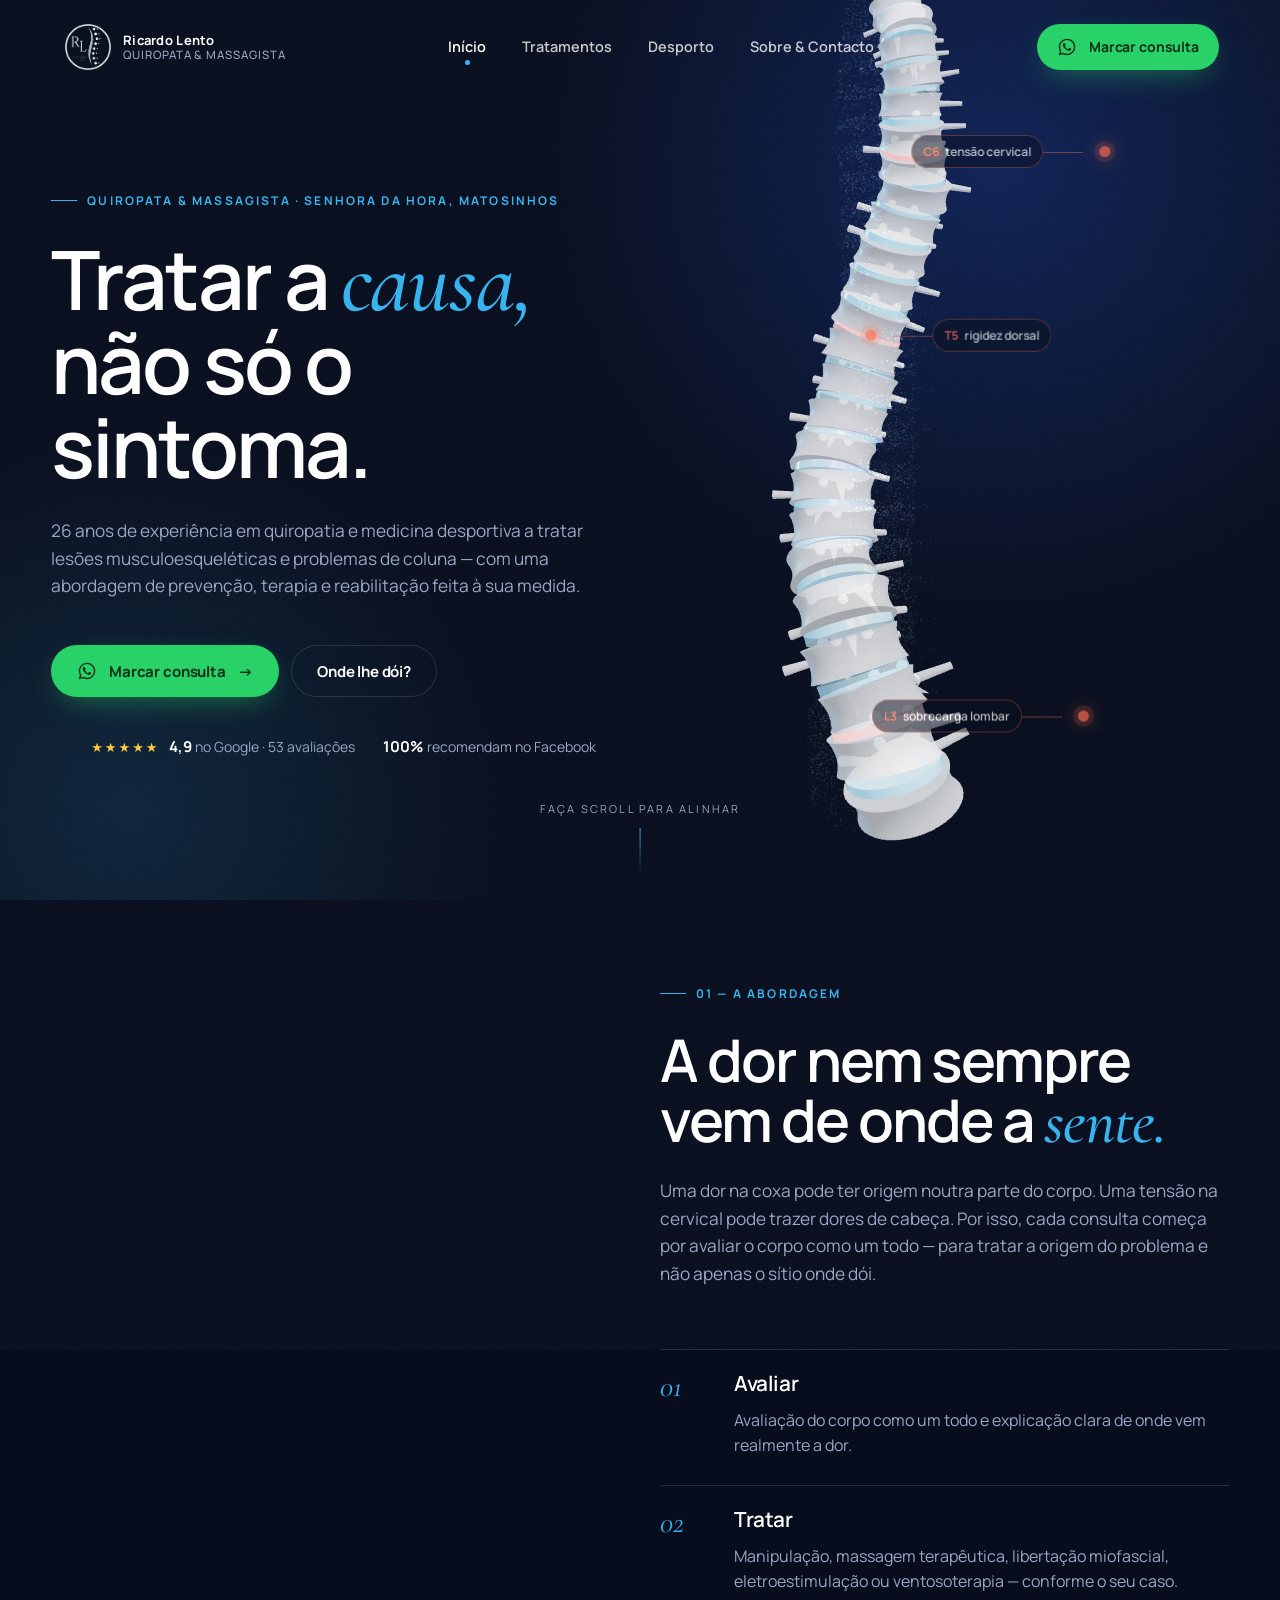
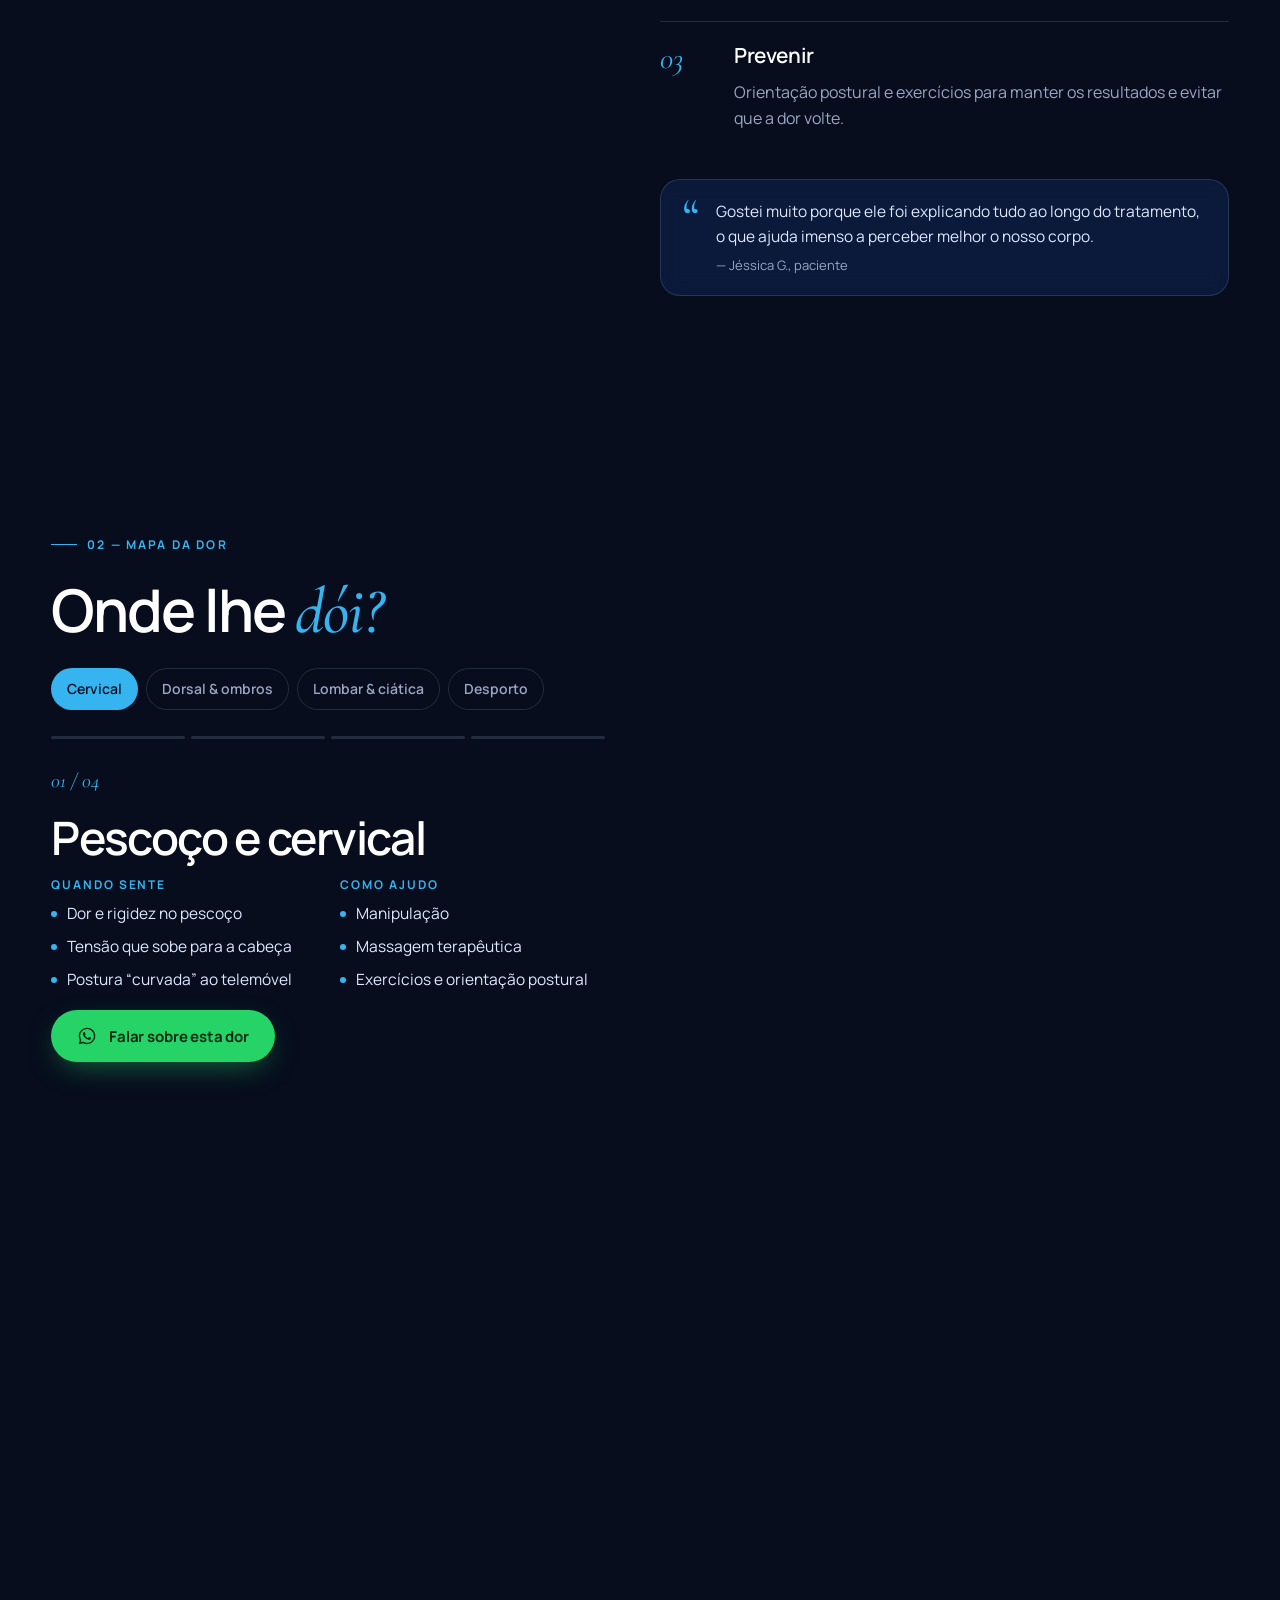
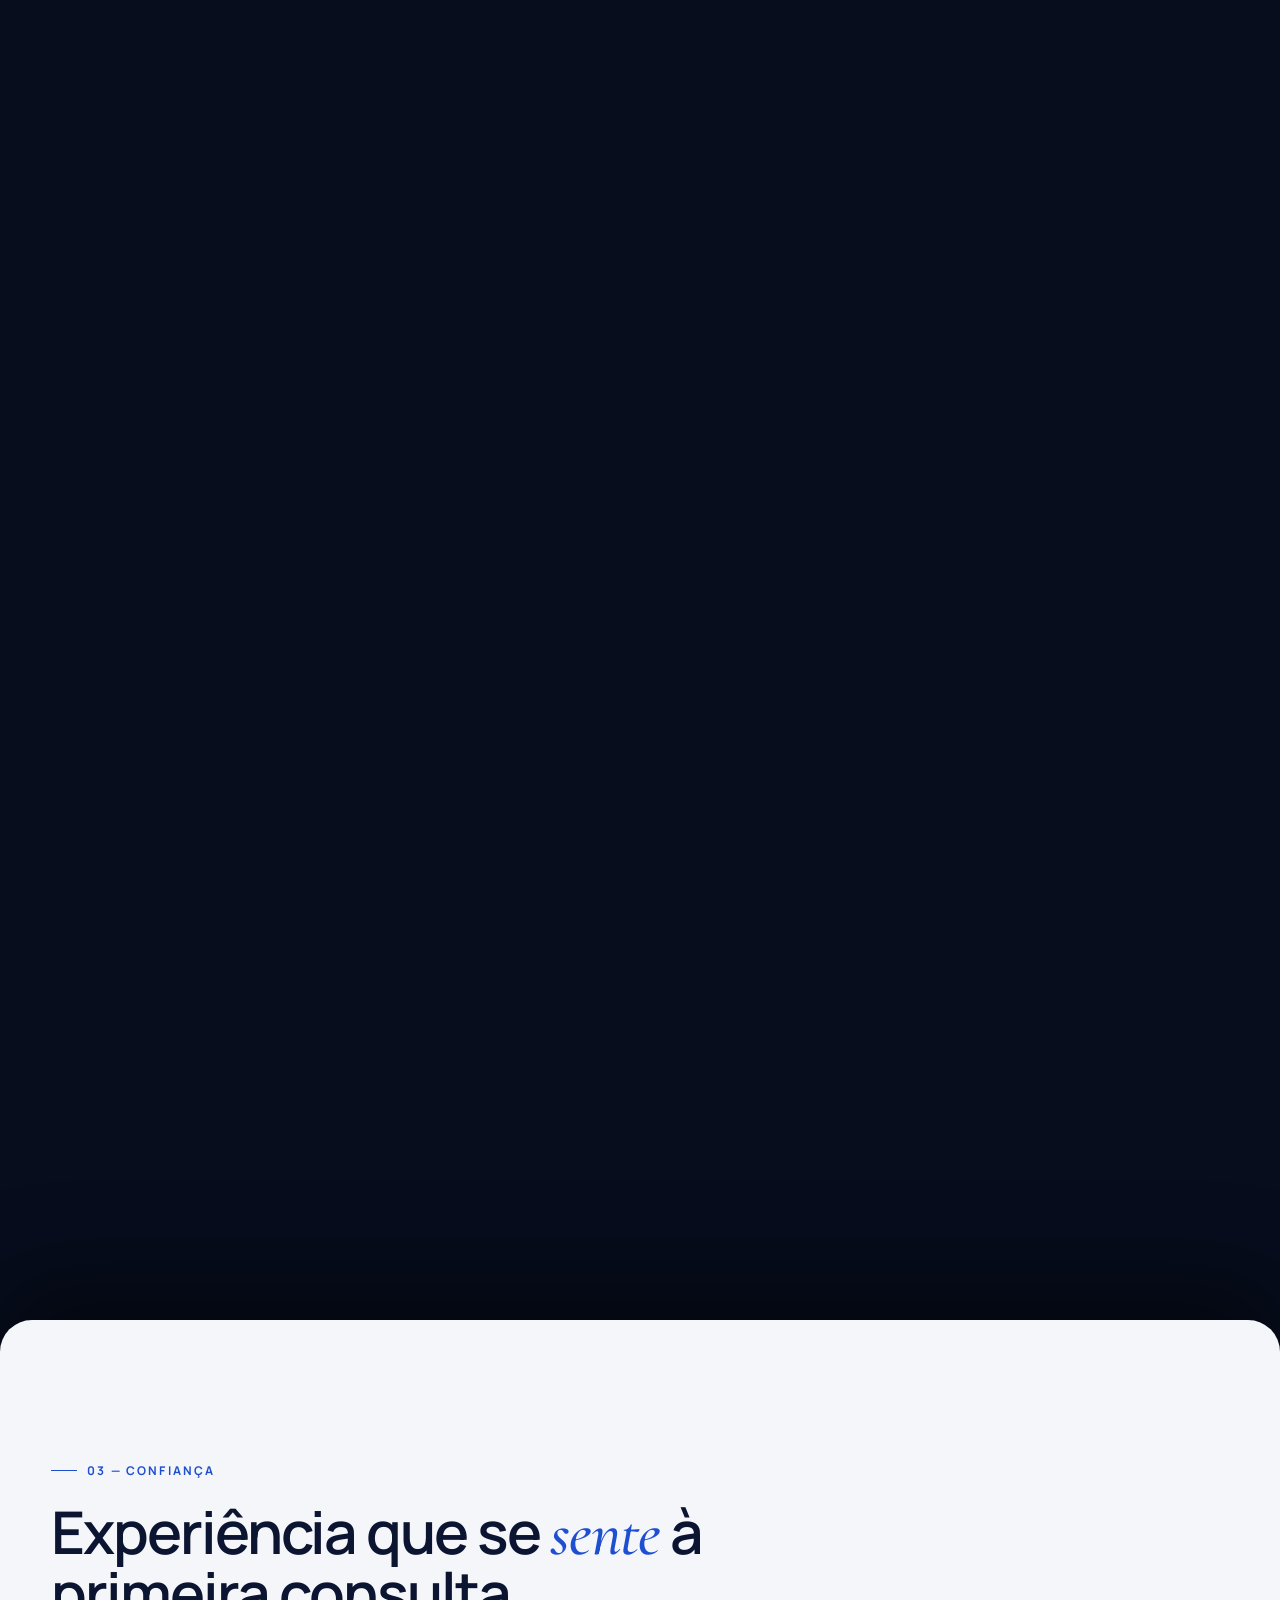
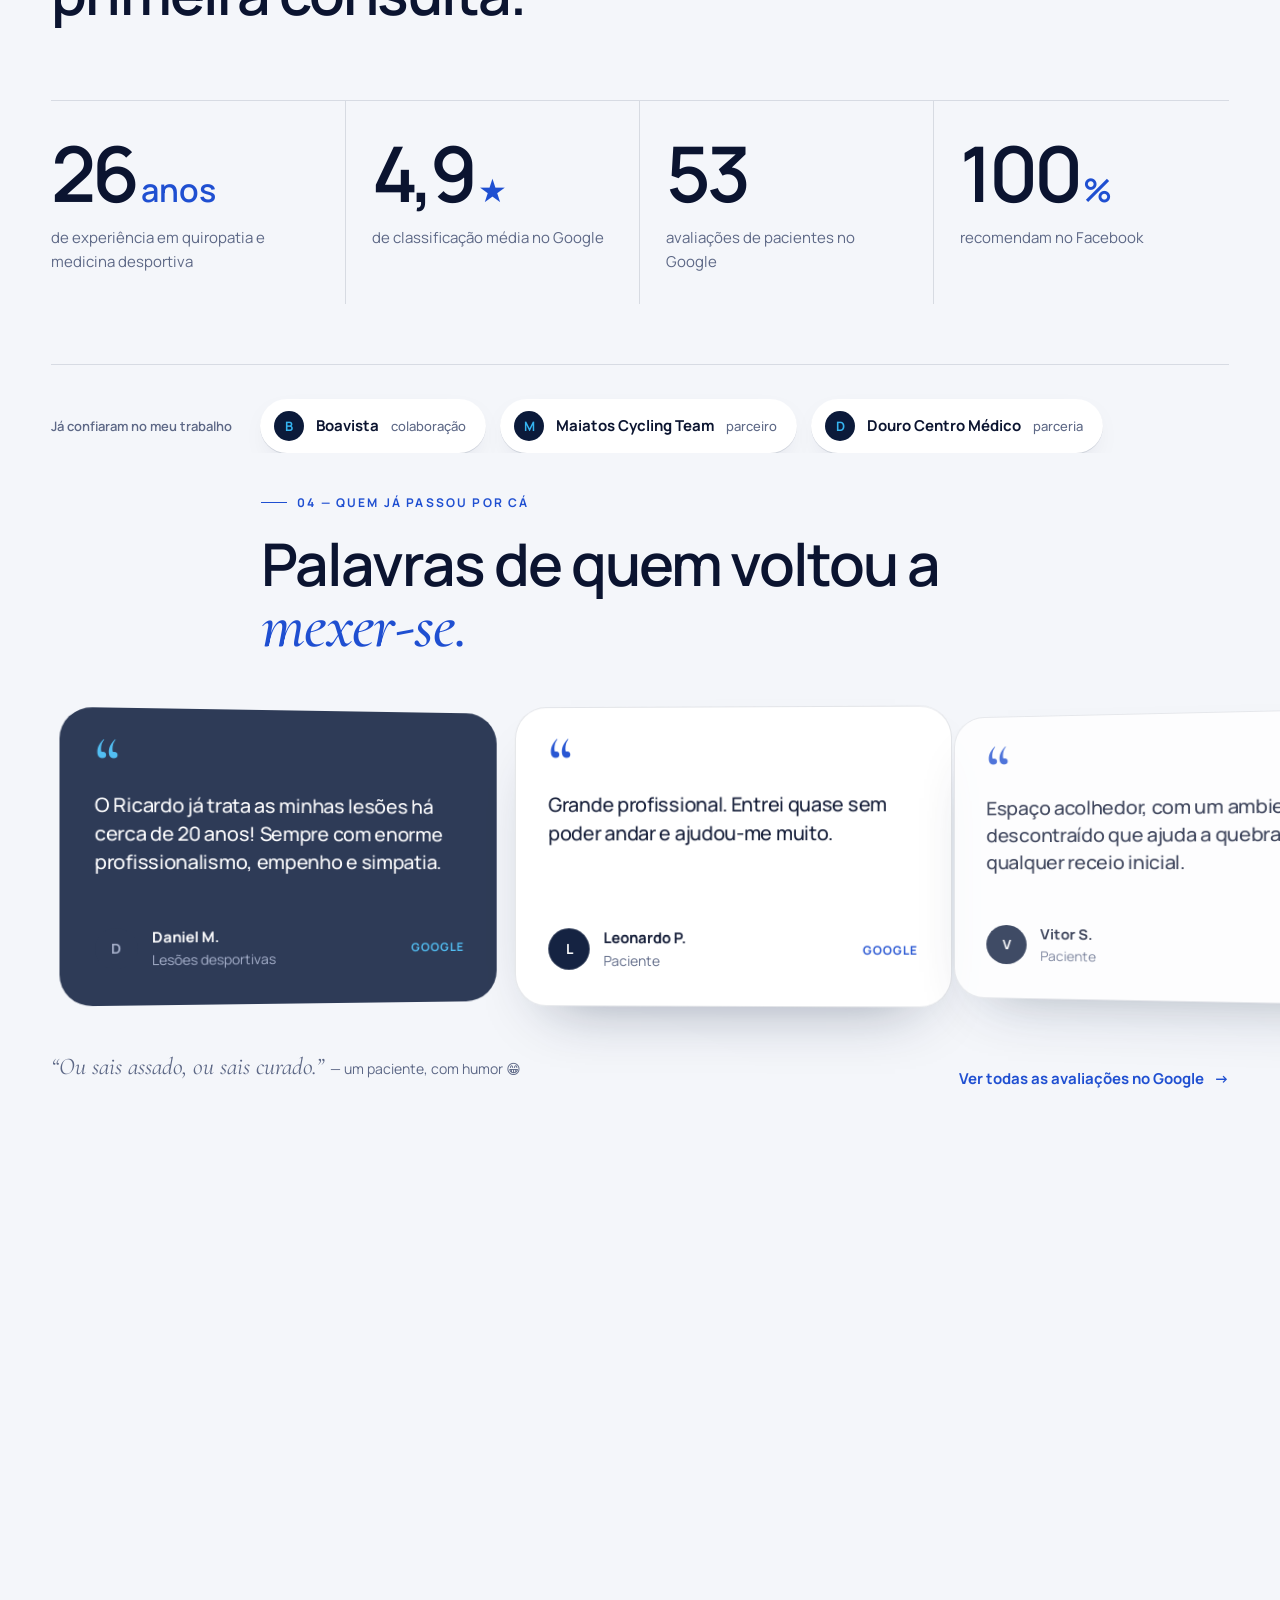
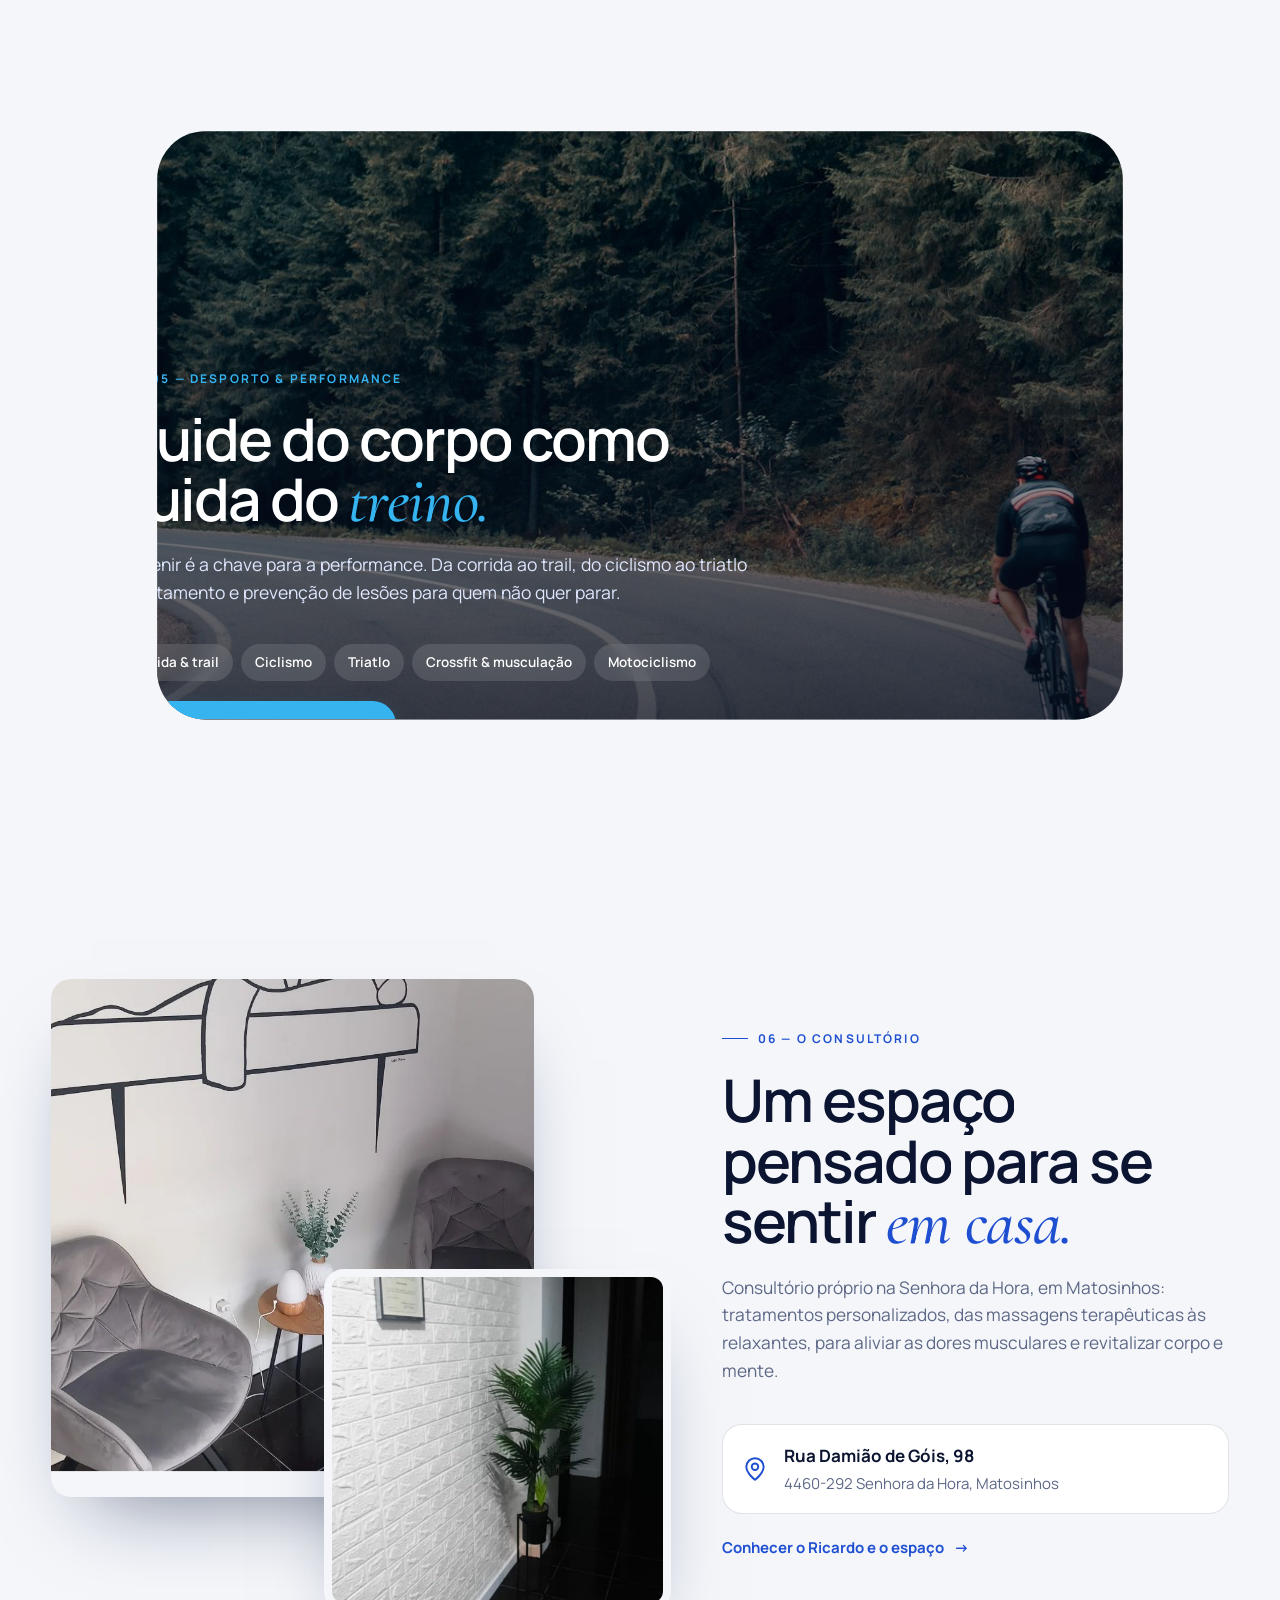
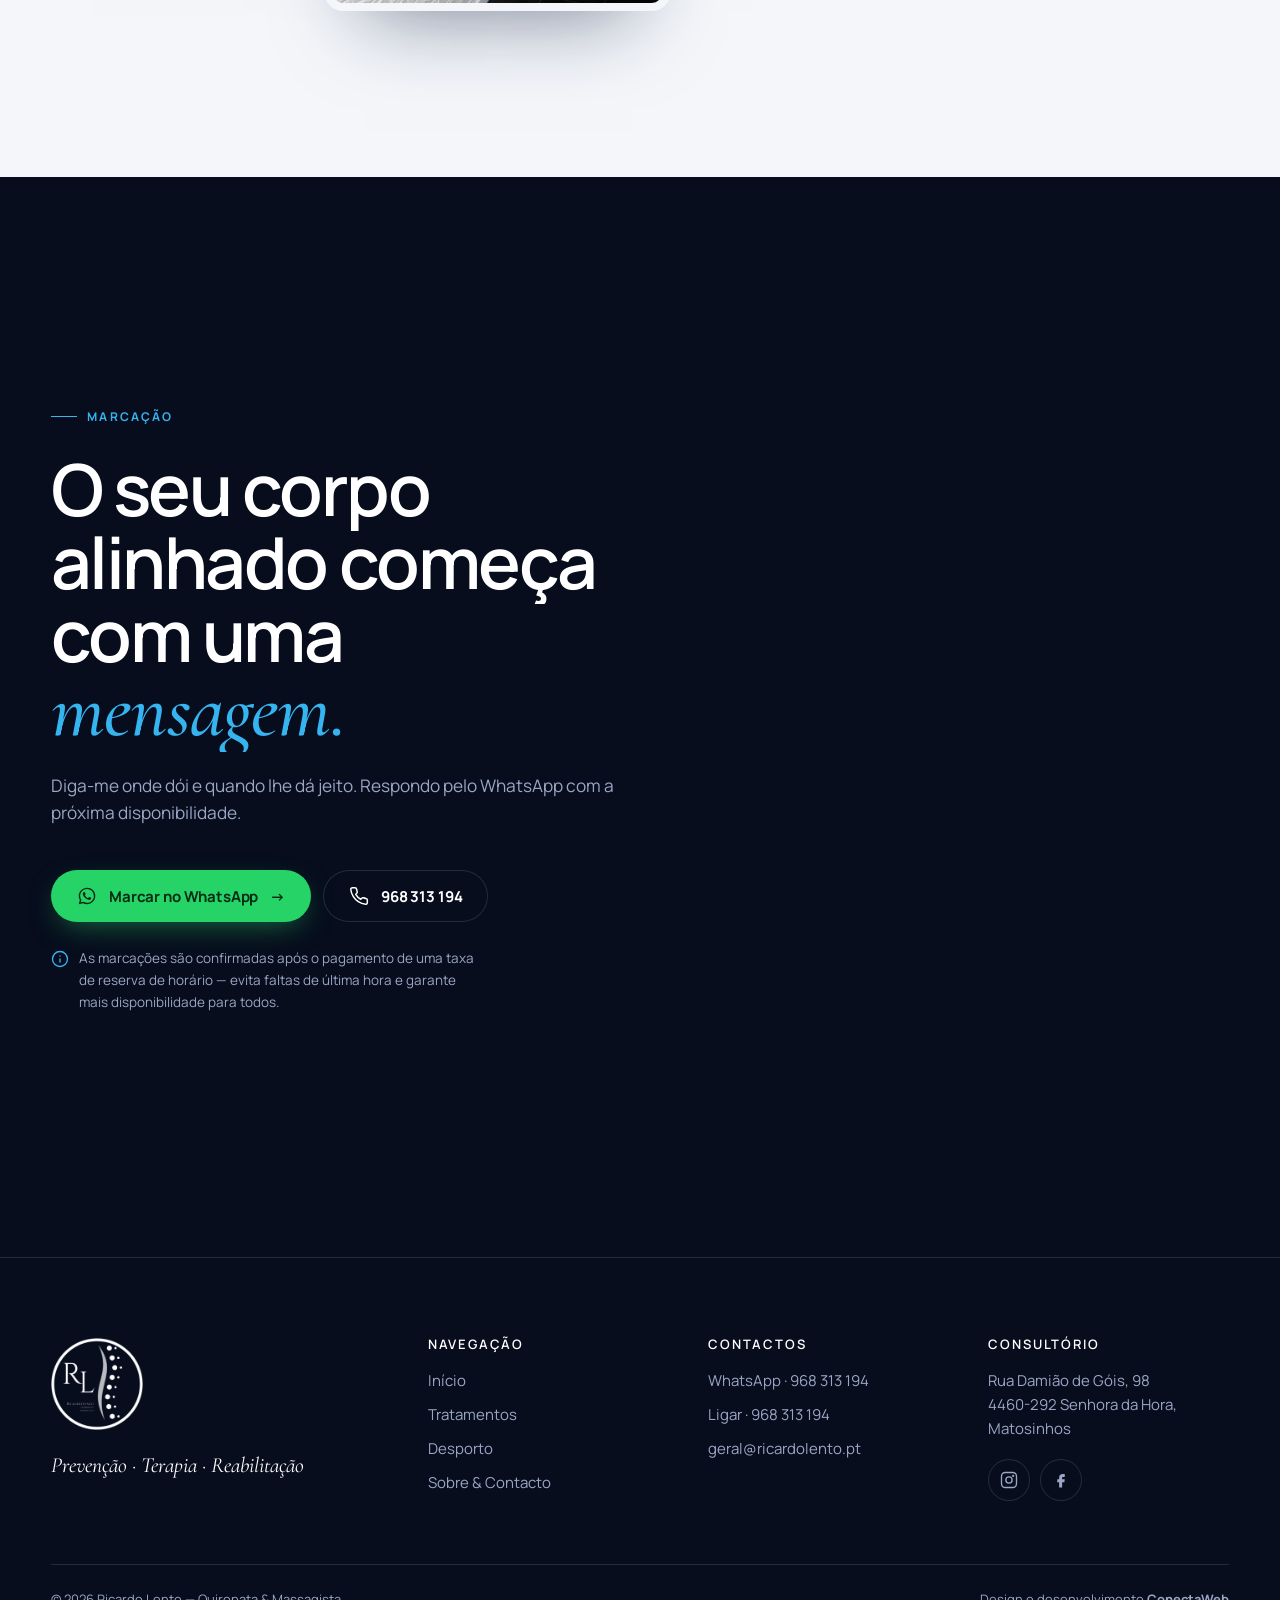
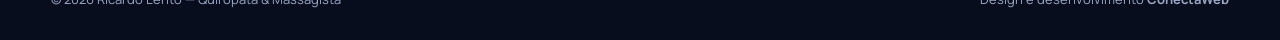
==== site/index.html @ 079b3ffe "Site piloto Ricardo Lento — Quiropata & Massagista 4 páginas estáticas (Início, Tratamentos, Desport" ====
<!doctype html>
<html lang="pt-PT">
<head>
<meta charset="utf-8">
<meta name="viewport" content="width=device-width, initial-scale=1, viewport-fit=cover">
<title>Ricardo Lento · Quiropata & Massagista em Matosinhos (Senhora da Hora)</title>
<meta name="description" content="26 anos de experiência em quiropatia e medicina desportiva. Tratamento de dores de coluna e lesões musculoesqueléticas na Senhora da Hora, Matosinhos. 4,9★ no Google. Marque pelo WhatsApp.">
<link rel="canonical" href="https://ricardolento.pt/">
<meta name="theme-color" content="#070d1d">
<meta property="og:type" content="website">
<meta property="og:locale" content="pt_PT">
<meta property="og:title" content="Ricardo Lento · Quiropata & Massagista em Matosinhos (Senhora da Hora)">
<meta property="og:description" content="26 anos de experiência em quiropatia e medicina desportiva. Tratamento de dores de coluna e lesões musculoesqueléticas na Senhora da Hora, Matosinhos. 4,9★ no Google. Marque pelo WhatsApp.">
<meta property="og:url" content="https://ricardolento.pt/">
<meta property="og:image" content="https://ricardolento.pt/assets/brand/og-image.jpg">
<link rel="icon" type="image/png" href="assets/brand/favicon.png">
<link rel="apple-touch-icon" href="assets/brand/apple-touch-icon.png">
<link rel="preconnect" href="https://fonts.googleapis.com">
<link rel="preconnect" href="https://fonts.gstatic.com" crossorigin>
<link href="https://fonts.googleapis.com/css2?family=Cormorant+Garamond:ital,wght@1,500;1,600&family=Manrope:wght@400;500;600;700;800&display=swap" rel="stylesheet">
<link rel="stylesheet" href="assets/css/style.css">
<script type="importmap">{"imports":{"three":"./vendor/three/three.module.min.js","three/addons/":"./vendor/three/addons/"}}</script>
<script type="application/ld+json">{"@context": "https://schema.org", "@type": ["LocalBusiness", "HealthAndBeautyBusiness"], "name": "Ricardo Lento — Quiropata & Massagista", "image": "https://ricardolento.pt/assets/brand/logo-rl-original.png", "telephone": "+351968313194", "email": "geral@ricardolento.pt", "url": "https://ricardolento.pt", "address": {"@type": "PostalAddress", "streetAddress": "Rua Damião de Góis, 98", "postalCode": "4460-292", "addressLocality": "Matosinhos", "addressRegion": "Porto", "addressCountry": "PT"}, "geo": {"@type": "GeoCoordinates", "latitude": 41.1887831, "longitude": -8.6662164}, "sameAs": ["https://www.instagram.com/ricardolentoqm/", "https://www.facebook.com/rl.quiropata/"], "hasMap": "https://maps.google.com/?cid=17417412413387027526"}</script>
</head>
<body class="grain page-inicio">
<div class="page-veil" aria-hidden="true"><div class="veil-spine"><i style="--i:0"></i><i style="--i:1"></i><i style="--i:2"></i><i style="--i:3"></i><i style="--i:4"></i><i style="--i:5"></i><i style="--i:6"></i><i style="--i:7"></i></div></div>
<header class="site-header">
  <div class="wrap">
    <nav class="nav" aria-label="Principal">
      <a class="brand" href="index.html" aria-label="Ricardo Lento — página inicial">
        <img src="assets/brand/logo-rl-light.png" alt="" width="46" height="46">
        <span>Ricardo Lento<small>Quiropata &amp; Massagista</small></span>
      </a>
      <ul class="nav-links">
<li><a href="index.html" aria-current="page">Início</a></li>
<li><a href="tratamentos.html">Tratamentos</a></li>
<li><a href="desporto.html">Desporto</a></li>
<li><a href="sobre.html">Sobre &amp; Contacto</a></li>
      </ul>
      <a class="btn btn--wa" href="https://wa.me/351968313194?text=Ol%C3%A1%20Ricardo%21%20Gostaria%20de%20marcar%20uma%20consulta.%20Qual%20a%20pr%C3%B3xima%20disponibilidade%3F" target="_blank" rel="noopener"><svg viewBox="0 0 24 24" fill="currentColor" aria-hidden="true"><path d="M12.04 2C6.58 2 2.13 6.45 2.13 11.91c0 1.75.46 3.45 1.32 4.95L2.05 22l5.25-1.38a9.9 9.9 0 0 0 4.74 1.21h.01c5.46 0 9.91-4.45 9.91-9.91 0-2.65-1.03-5.14-2.9-7.01A9.84 9.84 0 0 0 12.04 2Zm0 18.15h-.01a8.2 8.2 0 0 1-4.19-1.15l-.3-.18-3.11.82.83-3.04-.2-.31a8.2 8.2 0 0 1-1.26-4.38c0-4.54 3.7-8.23 8.24-8.23 2.2 0 4.27.86 5.82 2.42a8.17 8.17 0 0 1 2.41 5.82c0 4.54-3.7 8.23-8.23 8.23Zm4.52-6.16c-.25-.12-1.47-.72-1.69-.81-.23-.08-.39-.12-.56.13-.16.25-.64.81-.79.97-.14.17-.29.19-.54.06-.25-.12-1.05-.39-1.99-1.23-.74-.66-1.23-1.47-1.38-1.72-.14-.25-.02-.38.11-.51.11-.11.25-.29.37-.43.13-.15.17-.25.25-.42.08-.17.04-.31-.02-.43-.06-.13-.56-1.35-.77-1.85-.2-.48-.41-.42-.56-.43h-.48c-.17 0-.43.06-.66.31-.22.25-.86.85-.86 2.07 0 1.22.89 2.4 1.01 2.56.12.17 1.75 2.67 4.23 3.74.59.26 1.05.41 1.41.52.59.19 1.13.16 1.56.1.48-.07 1.47-.6 1.67-1.18.21-.58.21-1.07.14-1.18-.06-.1-.22-.16-.47-.29Z"/></svg> Marcar consulta</a>
      <button class="burger" type="button" aria-label="Abrir menu" aria-expanded="false"><span></span><span></span></button>
    </nav>
  </div>
</header>
<div class="mobile-menu" aria-label="Menu">
<a class="big" href="index.html">Início</a>
<a class="big" href="tratamentos.html">Tratamentos</a>
<a class="big" href="desporto.html">Desporto</a>
<a class="big" href="sobre.html">Sobre &amp; <em>Contacto</em></a>
  <a class="btn btn--wa" href="https://wa.me/351968313194?text=Ol%C3%A1%20Ricardo%21%20Gostaria%20de%20marcar%20uma%20consulta.%20Qual%20a%20pr%C3%B3xima%20disponibilidade%3F" target="_blank" rel="noopener"><svg viewBox="0 0 24 24" fill="currentColor" aria-hidden="true"><path d="M12.04 2C6.58 2 2.13 6.45 2.13 11.91c0 1.75.46 3.45 1.32 4.95L2.05 22l5.25-1.38a9.9 9.9 0 0 0 4.74 1.21h.01c5.46 0 9.91-4.45 9.91-9.91 0-2.65-1.03-5.14-2.9-7.01A9.84 9.84 0 0 0 12.04 2Zm0 18.15h-.01a8.2 8.2 0 0 1-4.19-1.15l-.3-.18-3.11.82.83-3.04-.2-.31a8.2 8.2 0 0 1-1.26-4.38c0-4.54 3.7-8.23 8.24-8.23 2.2 0 4.27.86 5.82 2.42a8.17 8.17 0 0 1 2.41 5.82c0 4.54-3.7 8.23-8.23 8.23Zm4.52-6.16c-.25-.12-1.47-.72-1.69-.81-.23-.08-.39-.12-.56.13-.16.25-.64.81-.79.97-.14.17-.29.19-.54.06-.25-.12-1.05-.39-1.99-1.23-.74-.66-1.23-1.47-1.38-1.72-.14-.25-.02-.38.11-.51.11-.11.25-.29.37-.43.13-.15.17-.25.25-.42.08-.17.04-.31-.02-.43-.06-.13-.56-1.35-.77-1.85-.2-.48-.41-.42-.56-.43h-.48c-.17 0-.43.06-.66.31-.22.25-.86.85-.86 2.07 0 1.22.89 2.4 1.01 2.56.12.17 1.75 2.67 4.23 3.74.59.26 1.05.41 1.41.52.59.19 1.13.16 1.56.1.48-.07 1.47-.6 1.67-1.18.21-.58.21-1.07.14-1.18-.06-.1-.22-.16-.47-.29Z"/></svg> Marcar no WhatsApp</a>
  <div class="mm-foot">Rua Damião de Góis, 98 · Senhora da Hora, Matosinhos<br><a href="tel:+351968313194">968 313 194</a></div>
</div>
<div class="bg-glow" aria-hidden="true"></div>
<canvas class="stage-canvas" data-stage="home" aria-hidden="true"></canvas>
<div class="hud-layer" aria-hidden="true">
  <div class="hud left" data-hud="5"><span><b>C6</b>tensão cervical</span></div>
  <div class="hud" data-hud="11"><span><b>T5</b>rigidez dorsal</span></div>
  <div class="hud left" data-hud="21"><span><b>L3</b>sobrecarga lombar</span></div>
</div>

<main>
  <!-- 1. HERO: coluna desalinhada, com pontos de tensão -->
  <section class="hero" data-3d="hero" id="topo">
    <div class="wrap hero-grid">
      <div class="hero-copy">
        <span class="eyebrow" data-reveal="0">Quiropata &amp; Massagista · Senhora da Hora, Matosinhos</span>
        <h1 data-split>Tratar a <em>causa,</em> não só o sintoma.</h1>
        <p class="lead" data-reveal="1">26 anos de experiência em quiropatia e medicina desportiva a tratar lesões musculoesqueléticas e problemas de coluna — com uma abordagem de prevenção, terapia e reabilitação feita à sua medida.</p>
        <div class="hero-ctas" data-reveal="2">
          <a class="btn btn--wa" href="https://wa.me/351968313194?text=Ol%C3%A1%20Ricardo%21%20Gostaria%20de%20marcar%20uma%20consulta.%20Qual%20a%20pr%C3%B3xima%20disponibilidade%3F" target="_blank" rel="noopener"><svg viewBox="0 0 24 24" fill="currentColor" aria-hidden="true"><path d="M12.04 2C6.58 2 2.13 6.45 2.13 11.91c0 1.75.46 3.45 1.32 4.95L2.05 22l5.25-1.38a9.9 9.9 0 0 0 4.74 1.21h.01c5.46 0 9.91-4.45 9.91-9.91 0-2.65-1.03-5.14-2.9-7.01A9.84 9.84 0 0 0 12.04 2Zm0 18.15h-.01a8.2 8.2 0 0 1-4.19-1.15l-.3-.18-3.11.82.83-3.04-.2-.31a8.2 8.2 0 0 1-1.26-4.38c0-4.54 3.7-8.23 8.24-8.23 2.2 0 4.27.86 5.82 2.42a8.17 8.17 0 0 1 2.41 5.82c0 4.54-3.7 8.23-8.23 8.23Zm4.52-6.16c-.25-.12-1.47-.72-1.69-.81-.23-.08-.39-.12-.56.13-.16.25-.64.81-.79.97-.14.17-.29.19-.54.06-.25-.12-1.05-.39-1.99-1.23-.74-.66-1.23-1.47-1.38-1.72-.14-.25-.02-.38.11-.51.11-.11.25-.29.37-.43.13-.15.17-.25.25-.42.08-.17.04-.31-.02-.43-.06-.13-.56-1.35-.77-1.85-.2-.48-.41-.42-.56-.43h-.48c-.17 0-.43.06-.66.31-.22.25-.86.85-.86 2.07 0 1.22.89 2.4 1.01 2.56.12.17 1.75 2.67 4.23 3.74.59.26 1.05.41 1.41.52.59.19 1.13.16 1.56.1.48-.07 1.47-.6 1.67-1.18.21-.58.21-1.07.14-1.18-.06-.1-.22-.16-.47-.29Z"/></svg> Marcar consulta <span class="arrow">→</span></a>
          <a class="btn btn--ghost" href="#mapa">Onde lhe dói?</a>
        </div>
        <ul class="trust" data-reveal="3">
          <li><span class="stars" aria-hidden="true">★★★★★</span><span><strong>4,9</strong> no Google · 53 avaliações</span></li>
          <li><span><strong>100%</strong> recomendam no Facebook</span></li>
        </ul>
      </div>
    </div>
    <div class="scroll-cue" aria-hidden="true"><span>Faça scroll para alinhar</span><i></i></div>
  </section>

  <!-- 2. ABORDAGEM: a coluna alinha-se -->
  <section class="align-sec" data-3d="align" id="abordagem">
    <div class="wrap align-grid">
      <div class="align-copy">
        <span class="eyebrow">01 — A abordagem</span>
        <h2 data-split>A dor nem sempre vem de onde a <em>sente.</em></h2>
        <p class="lead" data-reveal>Uma dor na coxa pode ter origem noutra parte do corpo. Uma tensão na cervical pode trazer dores de cabeça. Por isso, cada consulta começa por avaliar o corpo como um todo — para tratar a origem do problema e não apenas o sítio onde dói.</p>
        <ol class="steps">
          <li><h3>Avaliar</h3><p>Avaliação do corpo como um todo e explicação clara de onde vem realmente a dor.</p></li>
          <li><h3>Tratar</h3><p>Manipulação, massagem terapêutica, libertação miofascial, eletroestimulação ou ventosoterapia — conforme o seu caso.</p></li>
          <li><h3>Prevenir</h3><p>Orientação postural e exercícios para manter os resultados e evitar que a dor volte.</p></li>
        </ol>
        <div class="quote-chip" data-reveal>
          <span class="q" aria-hidden="true">“</span>
          <div>Gostei muito porque ele foi explicando tudo ao longo do tratamento, o que ajuda imenso a perceber melhor o nosso corpo.<cite>— Jéssica G., paciente</cite></div>
        </div>
      </div>
    </div>
  </section>

  <!-- 3. MAPA DA DOR: a câmara percorre a coluna -->
  <section class="map-sec" id="mapa" aria-label="Mapa da dor">
    <div class="map-steps" aria-hidden="true">
      <div data-3d="map-cervical"></div>
      <div data-3d="map-dorsal"></div>
      <div data-3d="map-lombar"></div>
      <div data-3d="map-desporto"></div>
    </div>
    <div class="map-sticky">
      <div class="wrap map-grid">
        <div class="map-ui">
          <span class="eyebrow">02 — Mapa da dor</span>
          <h2>Onde lhe <em>dói?</em></h2>
          <div class="map-tabs" role="tablist" aria-label="Zonas do corpo">
            <button role="tab" type="button">Cervical</button>
            <button role="tab" type="button">Dorsal &amp; ombros</button>
            <button role="tab" type="button">Lombar &amp; ciática</button>
            <button role="tab" type="button">Desporto</button>
          </div>
          <div class="map-progress" aria-hidden="true"><i><b></b></i><i><b></b></i><i><b></b></i><i><b></b></i></div>
          <div class="map-panels">
            <article class="map-panel" role="tabpanel">
              <span class="count">01 / 04</span>
              <h3>Pescoço e cervical</h3>
              <div class="map-cols">
                <div><h4>Quando sente</h4><ul><li>Dor e rigidez no pescoço</li><li>Tensão que sobe para a cabeça</li><li>Postura “curvada” ao telemóvel</li></ul></div>
                <div><h4>Como ajudo</h4><ul><li>Manipulação</li><li>Massagem terapêutica</li><li>Exercícios e orientação postural</li></ul></div>
              </div>
              <div><a class="btn btn--wa" href="https://wa.me/351968313194?text=Ol%C3%A1%20Ricardo%21%20Tenho%20dores%20na%20zona%20cervical%20/%20pesco%C3%A7o%20e%20gostaria%20de%20marcar%20uma%20avalia%C3%A7%C3%A3o." target="_blank" rel="noopener"><svg viewBox="0 0 24 24" fill="currentColor" aria-hidden="true"><path d="M12.04 2C6.58 2 2.13 6.45 2.13 11.91c0 1.75.46 3.45 1.32 4.95L2.05 22l5.25-1.38a9.9 9.9 0 0 0 4.74 1.21h.01c5.46 0 9.91-4.45 9.91-9.91 0-2.65-1.03-5.14-2.9-7.01A9.84 9.84 0 0 0 12.04 2Zm0 18.15h-.01a8.2 8.2 0 0 1-4.19-1.15l-.3-.18-3.11.82.83-3.04-.2-.31a8.2 8.2 0 0 1-1.26-4.38c0-4.54 3.7-8.23 8.24-8.23 2.2 0 4.27.86 5.82 2.42a8.17 8.17 0 0 1 2.41 5.82c0 4.54-3.7 8.23-8.23 8.23Zm4.52-6.16c-.25-.12-1.47-.72-1.69-.81-.23-.08-.39-.12-.56.13-.16.25-.64.81-.79.97-.14.17-.29.19-.54.06-.25-.12-1.05-.39-1.99-1.23-.74-.66-1.23-1.47-1.38-1.72-.14-.25-.02-.38.11-.51.11-.11.25-.29.37-.43.13-.15.17-.25.25-.42.08-.17.04-.31-.02-.43-.06-.13-.56-1.35-.77-1.85-.2-.48-.41-.42-.56-.43h-.48c-.17 0-.43.06-.66.31-.22.25-.86.85-.86 2.07 0 1.22.89 2.4 1.01 2.56.12.17 1.75 2.67 4.23 3.74.59.26 1.05.41 1.41.52.59.19 1.13.16 1.56.1.48-.07 1.47-.6 1.67-1.18.21-.58.21-1.07.14-1.18-.06-.1-.22-.16-.47-.29Z"/></svg> Falar sobre esta dor</a></div>
            </article>
            <article class="map-panel" role="tabpanel">
              <span class="count">02 / 04</span>
              <h3>Costas e ombros</h3>
              <div class="map-cols">
                <div><h4>Quando sente</h4><ul><li>Contraturas musculares na coluna</li><li>Dor de quem passa horas sentado</li><li>Lesão no ombro (manguito rotador)</li></ul></div>
                <div><h4>Como ajudo</h4><ul><li>Libertação miofascial</li><li>Massagem terapêutica</li><li>Eletroestimulação</li></ul></div>
              </div>
              <div><a class="btn btn--wa" href="https://wa.me/351968313194?text=Ol%C3%A1%20Ricardo%21%20Tenho%20dores%20nas%20costas%20/%20ombros%20e%20gostaria%20de%20marcar%20uma%20avalia%C3%A7%C3%A3o." target="_blank" rel="noopener"><svg viewBox="0 0 24 24" fill="currentColor" aria-hidden="true"><path d="M12.04 2C6.58 2 2.13 6.45 2.13 11.91c0 1.75.46 3.45 1.32 4.95L2.05 22l5.25-1.38a9.9 9.9 0 0 0 4.74 1.21h.01c5.46 0 9.91-4.45 9.91-9.91 0-2.65-1.03-5.14-2.9-7.01A9.84 9.84 0 0 0 12.04 2Zm0 18.15h-.01a8.2 8.2 0 0 1-4.19-1.15l-.3-.18-3.11.82.83-3.04-.2-.31a8.2 8.2 0 0 1-1.26-4.38c0-4.54 3.7-8.23 8.24-8.23 2.2 0 4.27.86 5.82 2.42a8.17 8.17 0 0 1 2.41 5.82c0 4.54-3.7 8.23-8.23 8.23Zm4.52-6.16c-.25-.12-1.47-.72-1.69-.81-.23-.08-.39-.12-.56.13-.16.25-.64.81-.79.97-.14.17-.29.19-.54.06-.25-.12-1.05-.39-1.99-1.23-.74-.66-1.23-1.47-1.38-1.72-.14-.25-.02-.38.11-.51.11-.11.25-.29.37-.43.13-.15.17-.25.25-.42.08-.17.04-.31-.02-.43-.06-.13-.56-1.35-.77-1.85-.2-.48-.41-.42-.56-.43h-.48c-.17 0-.43.06-.66.31-.22.25-.86.85-.86 2.07 0 1.22.89 2.4 1.01 2.56.12.17 1.75 2.67 4.23 3.74.59.26 1.05.41 1.41.52.59.19 1.13.16 1.56.1.48-.07 1.47-.6 1.67-1.18.21-.58.21-1.07.14-1.18-.06-.1-.22-.16-.47-.29Z"/></svg> Falar sobre esta dor</a></div>
            </article>
            <article class="map-panel" role="tabpanel">
              <span class="count">03 / 04</span>
              <h3>Lombar e ciática</h3>
              <div class="map-cols">
                <div><h4>Quando sente</h4><ul><li>Dor lombar</li><li>Dor que desce pela perna (ciática)</li><li>Dores reflexas noutras zonas</li></ul></div>
                <div><h4>Como ajudo</h4><ul><li>Manipulação quiroprática</li><li>Massagem terapêutica</li><li>Exercícios para a ciática</li></ul></div>
              </div>
              <div><a class="btn btn--wa" href="https://wa.me/351968313194?text=Ol%C3%A1%20Ricardo%21%20Tenho%20dor%20lombar%20/%20ci%C3%A1tica%20e%20gostaria%20de%20marcar%20uma%20avalia%C3%A7%C3%A3o." target="_blank" rel="noopener"><svg viewBox="0 0 24 24" fill="currentColor" aria-hidden="true"><path d="M12.04 2C6.58 2 2.13 6.45 2.13 11.91c0 1.75.46 3.45 1.32 4.95L2.05 22l5.25-1.38a9.9 9.9 0 0 0 4.74 1.21h.01c5.46 0 9.91-4.45 9.91-9.91 0-2.65-1.03-5.14-2.9-7.01A9.84 9.84 0 0 0 12.04 2Zm0 18.15h-.01a8.2 8.2 0 0 1-4.19-1.15l-.3-.18-3.11.82.83-3.04-.2-.31a8.2 8.2 0 0 1-1.26-4.38c0-4.54 3.7-8.23 8.24-8.23 2.2 0 4.27.86 5.82 2.42a8.17 8.17 0 0 1 2.41 5.82c0 4.54-3.7 8.23-8.23 8.23Zm4.52-6.16c-.25-.12-1.47-.72-1.69-.81-.23-.08-.39-.12-.56.13-.16.25-.64.81-.79.97-.14.17-.29.19-.54.06-.25-.12-1.05-.39-1.99-1.23-.74-.66-1.23-1.47-1.38-1.72-.14-.25-.02-.38.11-.51.11-.11.25-.29.37-.43.13-.15.17-.25.25-.42.08-.17.04-.31-.02-.43-.06-.13-.56-1.35-.77-1.85-.2-.48-.41-.42-.56-.43h-.48c-.17 0-.43.06-.66.31-.22.25-.86.85-.86 2.07 0 1.22.89 2.4 1.01 2.56.12.17 1.75 2.67 4.23 3.74.59.26 1.05.41 1.41.52.59.19 1.13.16 1.56.1.48-.07 1.47-.6 1.67-1.18.21-.58.21-1.07.14-1.18-.06-.1-.22-.16-.47-.29Z"/></svg> Falar sobre esta dor</a></div>
            </article>
            <article class="map-panel" role="tabpanel">
              <span class="count">04 / 04</span>
              <h3>Lesões desportivas</h3>
              <div class="map-cols">
                <div><h4>Quando sente</h4><ul><li>Dor na lateral do joelho (banda iliotibial)</li><li>Tendão fibular, estiramentos</li><li>Recuperação lenta após treino</li></ul></div>
                <div><h4>Como ajudo</h4><ul><li>Massagem desportiva</li><li>Libertação miofascial</li><li>Eletroestimulação neuromuscular</li></ul></div>
              </div>
              <div style="display:flex;flex-wrap:wrap;gap:12px;align-items:center"><a class="btn btn--wa" href="https://wa.me/351968313194?text=Ol%C3%A1%20Ricardo%21%20Tenho%20uma%20les%C3%A3o%20desportiva%20e%20gostaria%20de%20marcar%20uma%20avalia%C3%A7%C3%A3o." target="_blank" rel="noopener"><svg viewBox="0 0 24 24" fill="currentColor" aria-hidden="true"><path d="M12.04 2C6.58 2 2.13 6.45 2.13 11.91c0 1.75.46 3.45 1.32 4.95L2.05 22l5.25-1.38a9.9 9.9 0 0 0 4.74 1.21h.01c5.46 0 9.91-4.45 9.91-9.91 0-2.65-1.03-5.14-2.9-7.01A9.84 9.84 0 0 0 12.04 2Zm0 18.15h-.01a8.2 8.2 0 0 1-4.19-1.15l-.3-.18-3.11.82.83-3.04-.2-.31a8.2 8.2 0 0 1-1.26-4.38c0-4.54 3.7-8.23 8.24-8.23 2.2 0 4.27.86 5.82 2.42a8.17 8.17 0 0 1 2.41 5.82c0 4.54-3.7 8.23-8.23 8.23Zm4.52-6.16c-.25-.12-1.47-.72-1.69-.81-.23-.08-.39-.12-.56.13-.16.25-.64.81-.79.97-.14.17-.29.19-.54.06-.25-.12-1.05-.39-1.99-1.23-.74-.66-1.23-1.47-1.38-1.72-.14-.25-.02-.38.11-.51.11-.11.25-.29.37-.43.13-.15.17-.25.25-.42.08-.17.04-.31-.02-.43-.06-.13-.56-1.35-.77-1.85-.2-.48-.41-.42-.56-.43h-.48c-.17 0-.43.06-.66.31-.22.25-.86.85-.86 2.07 0 1.22.89 2.4 1.01 2.56.12.17 1.75 2.67 4.23 3.74.59.26 1.05.41 1.41.52.59.19 1.13.16 1.56.1.48-.07 1.47-.6 1.67-1.18.21-.58.21-1.07.14-1.18-.06-.1-.22-.16-.47-.29Z"/></svg> Falar sobre esta lesão</a><a class="link-arrow" href="desporto.html">Desporto &amp; performance</a></div>
            </article>
          </div>
        </div>
      </div>
    </div>
  </section>

  <!-- 4. PROVA -->
  <section class="proof on-light solid rounded-top lift" data-3d="rest">
    <div class="wrap">
      <div class="section-head">
        <span class="eyebrow">03 — Confiança</span>
        <h2 data-split>Experiência que se <em>sente</em> à primeira consulta.</h2>
      </div>
      <div class="stats" data-stagger>
        <div class="stat"><div class="num"><span data-count="26">26</span><small>anos</small></div><p>de experiência em quiropatia e medicina desportiva</p></div>
        <div class="stat"><div class="num"><span data-count="4.9">4,9</span><small>★</small></div><p>de classificação média no Google</p></div>
        <div class="stat"><div class="num"><span data-count="53">53</span></div><p>avaliações de pacientes no Google</p></div>
        <div class="stat"><div class="num"><span data-count="100">100</span><small>%</small></div><p>recomendam no Facebook</p></div>
      </div>
      <div class="partners" data-stagger>
        <span>Já confiaram no meu trabalho</span>
        <div class="partner"><i>B</i>Boavista <small>colaboração</small></div>
        <div class="partner"><i>M</i>Maiatos Cycling Team <small>parceiro</small></div>
        <div class="partner"><i>D</i>Douro Centro Médico <small>parceria</small></div>
      </div>
    </div>
  </section>

  <!-- 5. TESTEMUNHOS: carrossel em perspetiva -->
  <section class="reviews on-light solid pad" style="padding-top:40px" aria-label="Avaliações de pacientes">
    <div class="reviews-pin">
      <div class="wrap section-head" style="margin-bottom:40px">
        <span class="eyebrow">04 — Quem já passou por cá</span>
        <h2 data-split>Palavras de quem voltou a <em>mexer-se.</em></h2>
      </div>
      <div class="reviews-track">
        <article class="review feature"><blockquote>O Ricardo já trata as minhas lesões há cerca de 20 anos! Sempre com enorme profissionalismo, empenho e simpatia.</blockquote><footer><span class="av">D</span><div><b>Daniel M.</b><span>Lesões desportivas</span></div><span class="src">Google</span></footer></article>
        <article class="review"><blockquote>Grande profissional. Entrei quase sem poder andar e ajudou-me muito.</blockquote><footer><span class="av">L</span><div><b>Leonardo P.</b><span>Paciente</span></div><span class="src">Google</span></footer></article>
        <article class="review"><blockquote>Espaço acolhedor, com um ambiente descontraído que ajuda a quebrar qualquer receio inicial.</blockquote><footer><span class="av">V</span><div><b>Vitor S.</b><span>Paciente</span></div><span class="src">Google</span></footer></article>
        <article class="review feature"><blockquote>Excelente profissional, sempre disponível para qualquer emergência e sabe o que faz. Recomendo 100%.</blockquote><footer><span class="av">F</span><div><b>Filipe C.</b><span>Paciente</span></div><span class="src">Google</span></footer></article>
        <article class="review"><blockquote>Ambiente agradável, profissional muito atencioso, e a massagem nem se fala — estou como novo.</blockquote><footer><span class="av">F</span><div><b>Fenix Barbearia</b><span>Paciente</span></div><span class="src">Google</span></footer></article>
        <article class="review"><blockquote>Nem sempre a dor vem exatamente do sítio onde sentimos. Ele foi avaliando o meu corpo e explicou-me de onde vinham realmente as minhas dores.</blockquote><footer><span class="av">J</span><div><b>Jéssica G.</b><span>Dor na coxa</span></div><span class="src">Instagram</span></footer></article>
        <article class="review"><blockquote>Excelente. Recomendo vivamente!</blockquote><footer><span class="av">S</span><div><b>Sandra S.</b><span>Paciente</span></div><span class="src">Facebook</span></footer></article>
      </div>
      <div class="wrap reviews-foot">
        <p class="humor">“Ou sais assado, ou sais curado.” <span style="font-family:var(--f-sans);font-style:normal;font-size:14px">— um paciente, com humor 😁</span></p>
        <a class="link-arrow" href="https://maps.google.com/?cid=17417412413387027526" target="_blank" rel="noopener">Ver todas as avaliações no Google</a>
      </div>
    </div>
  </section>

  <!-- 6. DESPORTO -->
  <section class="sport-band solid" aria-label="Desporto">
    <div class="sport-media" data-clip>
      <img src="assets/img/ciclismo-estrada.jpg" alt="Ciclista numa estrada sinuosa entre árvores" loading="lazy" data-parallax="6">
      <div class="sport-copy">
        <span class="eyebrow">05 — Desporto &amp; performance</span>
        <h2 data-split>Cuide do corpo como cuida do <em>treino.</em></h2>
        <p>Prevenir é a chave para a performance. Da corrida ao trail, do ciclismo ao triatlo — tratamento e prevenção de lesões para quem não quer parar.</p>
        <ul class="chips"><li>Corrida &amp; trail</li><li>Ciclismo</li><li>Triatlo</li><li>Crossfit &amp; musculação</li><li>Motociclismo</li></ul>
        <div><a class="btn" href="desporto.html">Ver Desporto &amp; Performance <span class="arrow">→</span></a></div>
      </div>
    </div>
  </section>

  <!-- 7. ESPAÇO -->
  <section class="on-light solid pad" aria-label="O consultório">
    <div class="wrap space-grid">
      <div class="space-photos" data-reveal>
        <figure class="p1"><img src="assets/img/consultorio-sala.jpg" alt="Sala de espera do consultório com cadeiras de veludo cinza e mural de traço" loading="lazy" data-parallax="5"></figure>
        <figure class="p2"><img src="assets/img/consultorio-entrada.jpg" alt="Entrada do consultório com parede de tijolo branco e planta" loading="lazy"></figure>
      </div>
      <div class="space-copy">
        <span class="eyebrow">06 — O consultório</span>
        <h2 data-split>Um espaço pensado para se sentir <em>em casa.</em></h2>
        <p class="lead" data-reveal>Consultório próprio na Senhora da Hora, em Matosinhos: tratamentos personalizados, das massagens terapêuticas às relaxantes, para aliviar as dores musculares e revitalizar corpo e mente.</p>
        <a class="address-card" href="https://maps.google.com/?cid=17417412413387027526" target="_blank" rel="noopener" data-reveal><svg viewBox="0 0 24 24" fill="none" stroke="currentColor" stroke-width="1.8" stroke-linecap="round" stroke-linejoin="round" aria-hidden="true"><path d="M20 10c0 6-8 12-8 12s-8-6-8-12a8 8 0 0 1 16 0Z"/><circle cx="12" cy="10" r="3"/></svg><div><b>Rua Damião de Góis, 98</b><span>4460-292 Senhora da Hora, Matosinhos</span></div></a>
        <a class="link-arrow" href="sobre.html" data-reveal>Conhecer o Ricardo e o espaço</a>
      </div>
    </div>
  </section>

  <!-- 8. CTA FINAL: a coluna transforma-se no logótipo -->
  <section class="cta-final" data-3d="logo" id="marcar">
    <div class="wrap cta-grid">
      <div class="cta-copy">
        <span class="eyebrow">Marcação</span>
        <h2 data-split>O seu corpo alinhado começa com uma <em>mensagem.</em></h2>
        <p class="lead" data-reveal>Diga-me onde dói e quando lhe dá jeito. Respondo pelo WhatsApp com a próxima disponibilidade.</p>
        <div class="hero-ctas" data-reveal>
          <a class="btn btn--wa" href="https://wa.me/351968313194?text=Ol%C3%A1%20Ricardo%21%20Gostaria%20de%20marcar%20uma%20consulta.%20Qual%20a%20pr%C3%B3xima%20disponibilidade%3F" target="_blank" rel="noopener"><svg viewBox="0 0 24 24" fill="currentColor" aria-hidden="true"><path d="M12.04 2C6.58 2 2.13 6.45 2.13 11.91c0 1.75.46 3.45 1.32 4.95L2.05 22l5.25-1.38a9.9 9.9 0 0 0 4.74 1.21h.01c5.46 0 9.91-4.45 9.91-9.91 0-2.65-1.03-5.14-2.9-7.01A9.84 9.84 0 0 0 12.04 2Zm0 18.15h-.01a8.2 8.2 0 0 1-4.19-1.15l-.3-.18-3.11.82.83-3.04-.2-.31a8.2 8.2 0 0 1-1.26-4.38c0-4.54 3.7-8.23 8.24-8.23 2.2 0 4.27.86 5.82 2.42a8.17 8.17 0 0 1 2.41 5.82c0 4.54-3.7 8.23-8.23 8.23Zm4.52-6.16c-.25-.12-1.47-.72-1.69-.81-.23-.08-.39-.12-.56.13-.16.25-.64.81-.79.97-.14.17-.29.19-.54.06-.25-.12-1.05-.39-1.99-1.23-.74-.66-1.23-1.47-1.38-1.72-.14-.25-.02-.38.11-.51.11-.11.25-.29.37-.43.13-.15.17-.25.25-.42.08-.17.04-.31-.02-.43-.06-.13-.56-1.35-.77-1.85-.2-.48-.41-.42-.56-.43h-.48c-.17 0-.43.06-.66.31-.22.25-.86.85-.86 2.07 0 1.22.89 2.4 1.01 2.56.12.17 1.75 2.67 4.23 3.74.59.26 1.05.41 1.41.52.59.19 1.13.16 1.56.1.48-.07 1.47-.6 1.67-1.18.21-.58.21-1.07.14-1.18-.06-.1-.22-.16-.47-.29Z"/></svg> Marcar no WhatsApp <span class="arrow">→</span></a>
          <a class="btn btn--ghost" href="tel:+351968313194"><svg viewBox="0 0 24 24" fill="none" stroke="currentColor" stroke-width="1.8" stroke-linecap="round" stroke-linejoin="round" aria-hidden="true"><path d="M22 16.92v3a2 2 0 0 1-2.18 2 19.79 19.79 0 0 1-8.63-3.07 19.5 19.5 0 0 1-6-6A19.79 19.79 0 0 1 2.12 4.18 2 2 0 0 1 4.11 2h3a2 2 0 0 1 2 1.72c.13.96.36 1.9.7 2.81a2 2 0 0 1-.45 2.11L8.09 9.91a16 16 0 0 0 6 6l1.27-1.27a2 2 0 0 1 2.11-.45c.91.34 1.85.57 2.81.7A2 2 0 0 1 22 16.92Z"/></svg> 968 313 194</a>
        </div>
        <p class="note" data-reveal><svg viewBox="0 0 24 24" fill="none" stroke="currentColor" stroke-width="1.8" stroke-linecap="round" stroke-linejoin="round" aria-hidden="true"><circle cx="12" cy="12" r="10"/><path d="M12 16v-4M12 8h.01"/></svg><span>As marcações são confirmadas após o pagamento de uma taxa de reserva de horário — evita faltas de última hora e garante mais disponibilidade para todos.</span></p>
      </div>
    </div>
  </section>
</main>
<footer class="site-footer">
  <div class="wrap">
    <div class="foot-grid">
      <div class="foot-brand">
        <img src="assets/brand/logo-rl-light.png" alt="Ricardo Lento — Quiropata &amp; Massagista" width="92" height="92">
        <p class="tagline">Prevenção · Terapia · Reabilitação</p>
      </div>
      <div>
        <h4>Navegação</h4>
        <ul><li><a href="index.html">Início</a></li>
<li><a href="tratamentos.html">Tratamentos</a></li>
<li><a href="desporto.html">Desporto</a></li>
<li><a href="sobre.html">Sobre &amp; Contacto</a></li></ul>
      </div>
      <div>
        <h4>Contactos</h4>
        <ul>
          <li><a href="https://wa.me/351968313194?text=Ol%C3%A1%20Ricardo%21%20Gostaria%20de%20marcar%20uma%20consulta.%20Qual%20a%20pr%C3%B3xima%20disponibilidade%3F" target="_blank" rel="noopener">WhatsApp · 968 313 194</a></li>
          <li><a href="tel:+351968313194">Ligar · 968 313 194</a></li>
          <li><a href="mailto:geral@ricardolento.pt">geral@ricardolento.pt</a></li>
        </ul>
      </div>
      <div>
        <h4>Consultório</h4>
        <ul>
          <li><a href="https://maps.google.com/?cid=17417412413387027526" target="_blank" rel="noopener">Rua Damião de Góis, 98<br>4460-292 Senhora da Hora, Matosinhos</a></li>
        </ul>
        <div class="socials" style="margin-top:18px">
          <a href="https://www.instagram.com/ricardolentoqm/" target="_blank" rel="noopener" aria-label="Instagram"><svg viewBox="0 0 24 24" fill="none" stroke="currentColor" stroke-width="1.8" stroke-linecap="round" stroke-linejoin="round" aria-hidden="true"><rect x="2" y="2" width="20" height="20" rx="5"/><circle cx="12" cy="12" r="4.2"/><circle cx="17.5" cy="6.5" r=".6" fill="currentColor"/></svg></a>
          <a href="https://www.facebook.com/rl.quiropata/" target="_blank" rel="noopener" aria-label="Facebook"><svg viewBox="0 0 24 24" fill="currentColor" aria-hidden="true"><path d="M14 8h3V4h-3c-2.76 0-4.5 1.79-4.5 4.6V11H7v4h2.5v7h4v-7h3l.5-4h-3.5V8.8c0-.53.27-.8.8-.8H14Z"/></svg></a>
        </div>
      </div>
    </div>
    <div class="foot-bottom">
      <span>© <span data-year>2026</span> Ricardo Lento — Quiropata &amp; Massagista</span>
      <span>Design e desenvolvimento <a href="https://aconectaweb.com/" target="_blank" rel="noopener"><b>ConectaWeb</b></a></span>
    </div>
  </div>
</footer>
<div class="mobile-cta"><a class="btn btn--wa" href="https://wa.me/351968313194?text=Ol%C3%A1%20Ricardo%21%20Gostaria%20de%20marcar%20uma%20consulta.%20Qual%20a%20pr%C3%B3xima%20disponibilidade%3F" target="_blank" rel="noopener"><svg viewBox="0 0 24 24" fill="currentColor" aria-hidden="true"><path d="M12.04 2C6.58 2 2.13 6.45 2.13 11.91c0 1.75.46 3.45 1.32 4.95L2.05 22l5.25-1.38a9.9 9.9 0 0 0 4.74 1.21h.01c5.46 0 9.91-4.45 9.91-9.91 0-2.65-1.03-5.14-2.9-7.01A9.84 9.84 0 0 0 12.04 2Zm0 18.15h-.01a8.2 8.2 0 0 1-4.19-1.15l-.3-.18-3.11.82.83-3.04-.2-.31a8.2 8.2 0 0 1-1.26-4.38c0-4.54 3.7-8.23 8.24-8.23 2.2 0 4.27.86 5.82 2.42a8.17 8.17 0 0 1 2.41 5.82c0 4.54-3.7 8.23-8.23 8.23Zm4.52-6.16c-.25-.12-1.47-.72-1.69-.81-.23-.08-.39-.12-.56.13-.16.25-.64.81-.79.97-.14.17-.29.19-.54.06-.25-.12-1.05-.39-1.99-1.23-.74-.66-1.23-1.47-1.38-1.72-.14-.25-.02-.38.11-.51.11-.11.25-.29.37-.43.13-.15.17-.25.25-.42.08-.17.04-.31-.02-.43-.06-.13-.56-1.35-.77-1.85-.2-.48-.41-.42-.56-.43h-.48c-.17 0-.43.06-.66.31-.22.25-.86.85-.86 2.07 0 1.22.89 2.4 1.01 2.56.12.17 1.75 2.67 4.23 3.74.59.26 1.05.41 1.41.52.59.19 1.13.16 1.56.1.48-.07 1.47-.6 1.67-1.18.21-.58.21-1.07.14-1.18-.06-.1-.22-.16-.47-.29Z"/></svg> Marcar consulta no WhatsApp</a></div>
<script src="vendor/gsap.min.js"></script>
<script src="vendor/ScrollTrigger.min.js"></script>
<script src="vendor/lenis.min.js"></script>
<script src="assets/js/main.js"></script>
<script type="module" src="assets/js/spine3d.js"></script>
</body>
</html>
---- site/assets/css/style.css ----
/* ==========================================================================
   Ricardo Lento — Quiropata & Massagista
   Paleta herdada das comunicações do cliente (azul royal + ciano) com base
   monocromática do logótipo e do consultório.
   ========================================================================== */
:root {
  --ink: #070d1d;
  --navy: #0b1a3a;
  --navy-2: #102552;
  --royal: #1f4fd1;
  --royal-2: #2c63f0;
  --sky: #35b4f0;
  --sky-soft: #bfe8fb;
  --paper: #f4f6fa;
  --white: #ffffff;
  --bone: #e8edf4;
  --text: #0b1430;
  --muted: #5d6886;
  --muted-d: #9aa6c4;
  --line: rgba(11, 26, 58, 0.12);
  --line-d: rgba(191, 232, 251, 0.14);
  --warm: #ff6a4d;
  --wa: #25d366;

  --f-sans: 'Manrope', system-ui, -apple-system, 'Segoe UI', sans-serif;
  --f-serif: 'Cormorant Garamond', 'Times New Roman', serif;

  --r-lg: 32px;
  --r-md: 20px;
  --r-sm: 12px;
  --gut: clamp(16px, 4vw, 56px);
  --max: 1320px;
  --ease: cubic-bezier(0.22, 1, 0.36, 1);
}

*, *::before, *::after { box-sizing: border-box; }
html { -webkit-text-size-adjust: 100%; }
html.lenis, html.lenis body { height: auto; }
.lenis.lenis-smooth { scroll-behavior: auto !important; }
body {
  margin: 0;
  font-family: var(--f-sans);
  font-size: 17px;
  line-height: 1.6;
  color: var(--white);
  background: var(--ink);
  -webkit-font-smoothing: antialiased;
  overflow-x: clip;
}
img { max-width: 100%; display: block; }
a { color: inherit; text-decoration: none; }
button { font: inherit; color: inherit; cursor: pointer; border: 0; background: none; }
::selection { background: var(--sky); color: var(--ink); }
:focus-visible { outline: 2px solid var(--sky); outline-offset: 3px; border-radius: 6px; }

.wrap { width: 100%; max-width: var(--max); margin: 0 auto; padding: 0 var(--gut); }
.sr-only { position: absolute; width: 1px; height: 1px; overflow: hidden; clip: rect(0 0 0 0); white-space: nowrap; }

/* ---------------------------------------------------------------- tipografia */
.eyebrow {
  display: inline-flex; align-items: center; gap: 10px;
  font-size: 12px; font-weight: 700; letter-spacing: 0.18em; text-transform: uppercase;
  color: var(--sky);
}
.eyebrow::before { content: ''; width: 26px; height: 1px; background: currentColor; }
.on-light .eyebrow { color: var(--royal); }
h1, h2, h3, h4 { margin: 0; font-weight: 600; letter-spacing: -0.035em; line-height: 1.02; }
h1 { font-size: clamp(2.6rem, 6.4vw, 6.1rem); }
h2 { font-size: clamp(2.1rem, 4.6vw, 4.2rem); }
h3 { font-size: clamp(1.4rem, 2.2vw, 1.9rem); letter-spacing: -0.02em; line-height: 1.15; }
h1 em, h2 em, h3 em, .serif {
  font-family: var(--f-serif); font-style: italic; font-weight: 500;
  letter-spacing: -0.01em; font-size: 1.1em; line-height: 0.9;
}
h1 em, h2 em { color: var(--sky); }
.on-light h1 em, .on-light h2 em { color: var(--royal); }
.lead { font-size: clamp(1.05rem, 1.35vw, 1.25rem); color: var(--muted-d); max-width: 34em; }
.on-light .lead { color: var(--muted); }
p { margin: 0 0 1em; }

/* split words */
.w { display: inline-block; overflow: hidden; vertical-align: top; padding-bottom: 0.08em; margin-bottom: -0.08em; }
.w > span { display: inline-block; transform-origin: 50% 100%; will-change: transform; }

/* ------------------------------------------------------------------ botões */
.btn {
  --bg: var(--sky); --fg: var(--ink);
  position: relative; display: inline-flex; align-items: center; gap: 12px;
  padding: 16px 26px; border-radius: 999px;
  background: var(--bg); color: var(--fg);
  font-weight: 700; font-size: 15px; letter-spacing: -0.01em; line-height: 1;
  transition: transform 0.4s var(--ease), box-shadow 0.4s var(--ease), background 0.3s;
  box-shadow: 0 10px 30px -10px rgba(53, 180, 240, 0.6);
  will-change: transform;
}
.btn:hover { box-shadow: 0 16px 40px -10px rgba(53, 180, 240, 0.85); }
.btn svg { width: 20px; height: 20px; flex: none; }
.btn--wa { --bg: var(--wa); --fg: #062b14; box-shadow: 0 10px 30px -10px rgba(37, 211, 102, 0.55); }
.btn--wa:hover { box-shadow: 0 16px 44px -10px rgba(37, 211, 102, 0.8); }
.btn--ghost { --bg: transparent; --fg: var(--white); box-shadow: inset 0 0 0 1px var(--line-d); }
.btn--ghost:hover { box-shadow: inset 0 0 0 1px var(--sky); }
.on-light .btn--ghost { --fg: var(--text); box-shadow: inset 0 0 0 1px var(--line); }
.on-light .btn--ghost:hover { box-shadow: inset 0 0 0 1px var(--royal); }
.btn--dark { --bg: var(--navy); --fg: var(--white); box-shadow: 0 10px 30px -12px rgba(11, 26, 58, 0.6); }
.btn .arrow { transition: transform 0.4s var(--ease); }
.btn:hover .arrow { transform: translateX(4px); }
.link-arrow { display: inline-flex; align-items: center; gap: 10px; font-weight: 700; font-size: 15px; color: var(--sky); }
.on-light .link-arrow { color: var(--royal); }
.link-arrow::after { content: '→'; transition: transform 0.4s var(--ease); }
.link-arrow:hover::after { transform: translateX(5px); }

/* ------------------------------------------------------------------ header */
.site-header {
  position: fixed; inset: 14px 0 auto; z-index: 50;
  transition: transform 0.5s var(--ease);
}
.site-header.is-hidden { transform: translateY(-130%); }
.nav {
  display: flex; align-items: center; justify-content: space-between; gap: 20px;
  padding: 10px 10px 10px 14px; border-radius: 999px;
  background: rgba(7, 13, 29, 0.0); transition: background 0.4s, box-shadow 0.4s, backdrop-filter 0.4s;
}
.site-header.is-scrolled .nav {
  background: rgba(7, 13, 29, 0.66);
  backdrop-filter: blur(16px) saturate(1.4); -webkit-backdrop-filter: blur(16px) saturate(1.4);
  box-shadow: inset 0 0 0 1px var(--line-d), 0 20px 40px -20px rgba(0, 0, 0, 0.5);
}
.brand { display: flex; align-items: center; gap: 12px; }
.brand img { width: 46px; height: 46px; }
.brand span { font-size: 13px; line-height: 1.15; font-weight: 700; letter-spacing: 0.02em; }
.brand small { display: block; font-weight: 500; color: var(--muted-d); font-size: 11.5px; letter-spacing: 0.08em; text-transform: uppercase; }
.nav-links { display: flex; gap: 4px; list-style: none; margin: 0; padding: 0; }
.nav-links a {
  position: relative; display: block; padding: 10px 16px; border-radius: 999px;
  font-size: 14.5px; font-weight: 600; color: rgba(255, 255, 255, 0.78); transition: color 0.3s, background 0.3s;
}
.nav-links a:hover { color: #fff; background: rgba(255, 255, 255, 0.06); }
.nav-links a[aria-current='page'] { color: #fff; }
.nav-links a[aria-current='page']::after {
  content: ''; position: absolute; left: 50%; bottom: 4px; width: 5px; height: 5px; margin-left: -2.5px;
  border-radius: 50%; background: var(--sky);
}
.nav .btn { padding: 13px 20px; font-size: 14px; }
.burger { display: none; width: 48px; height: 48px; border-radius: 50%; box-shadow: inset 0 0 0 1px var(--line-d); position: relative; }
.burger span { position: absolute; left: 15px; right: 15px; height: 1.5px; background: #fff; transition: transform 0.4s var(--ease), opacity 0.3s; }
.burger span:nth-child(1) { top: 19px; } .burger span:nth-child(2) { top: 27px; }
.menu-open .burger span:nth-child(1) { transform: translateY(4px) rotate(45deg); }
.menu-open .burger span:nth-child(2) { transform: translateY(-4px) rotate(-45deg); }
.mobile-menu {
  position: fixed; inset: 0; z-index: 45; background: var(--ink);
  display: flex; flex-direction: column; justify-content: center; padding: 100px var(--gut) 40px;
  clip-path: circle(0% at calc(100% - 44px) 44px); transition: clip-path 0.7s var(--ease); pointer-events: none;
}
.menu-open .mobile-menu { clip-path: circle(150% at calc(100% - 44px) 44px); pointer-events: auto; }
.mobile-menu a.big { display: block; font-size: clamp(2.2rem, 10vw, 3.4rem); font-weight: 600; letter-spacing: -0.04em; line-height: 1.2; }
.mobile-menu a.big em { font-family: var(--f-serif); color: var(--sky); }
.mobile-menu .mm-foot { margin-top: 40px; color: var(--muted-d); font-size: 15px; }
.mobile-menu .btn { margin-top: 28px; }

@media (max-width: 1020px) {
  .nav-links, .nav .btn { display: none; }
  .burger { display: block; }
}

/* ------------------------------------------------------------------ 3D stage */
.stage-canvas {
  position: fixed; inset: 0; width: 100%; height: 100vh; height: 100lvh; z-index: 0;
  pointer-events: none; opacity: 0; transition: opacity 1.4s var(--ease);
}
.stage-canvas.is-ready { opacity: 1; }
.hero-canvas { position: absolute; inset: 0; width: 100%; height: 100%; z-index: 0; opacity: 0; transition: opacity 1.4s var(--ease); }
.hero-canvas.is-ready { opacity: 1; }
.no-webgl .stage-canvas, .no-webgl .hero-canvas { display: none; }
.webgl-fallback { display: none; }
.no-webgl .webgl-fallback { display: block; }

main { position: relative; z-index: 1; }
.bg-glow {
  position: fixed; inset: 0; z-index: -1; pointer-events: none;
  background:
    radial-gradient(60vw 60vw at 78% 18%, rgba(31, 79, 209, 0.32), transparent 60%),
    radial-gradient(50vw 50vw at 10% 90%, rgba(53, 180, 240, 0.14), transparent 60%),
    var(--ink);
}
.grain::after {
  content: ''; position: fixed; inset: -50%; z-index: 60; pointer-events: none; opacity: 0.05;
  background-image: url("data:image/svg+xml,%3Csvg xmlns='http://www.w3.org/2000/svg' width='160' height='160'%3E%3Cfilter id='n'%3E%3CfeTurbulence type='fractalNoise' baseFrequency='.9' numOctaves='2' stitchTiles='stitch'/%3E%3C/filter%3E%3Crect width='100%25' height='100%25' filter='url(%23n)'/%3E%3C/svg%3E");
}

/* ------------------------------------------------------------------ secções */
section { position: relative; }
.pad { padding: clamp(90px, 13vw, 180px) 0; }
.on-light { background: var(--paper); color: var(--text); }
.on-white { background: var(--white); color: var(--text); }
.solid { position: relative; z-index: 2; }
.rounded-top { border-radius: var(--r-lg) var(--r-lg) 0 0; }
.rounded { border-radius: var(--r-lg); }
.lift { box-shadow: 0 -40px 90px rgba(0, 0, 0, 0.45); }
.section-head { display: grid; gap: 22px; margin-bottom: clamp(48px, 6vw, 80px); max-width: 860px; }
.section-head.center { margin-inline: auto; text-align: center; justify-items: center; }

/* ------------------------------------------------------------------ HERO home */
.hero {
  min-height: 100vh; min-height: 100svh;
  display: flex; align-items: center; padding: 140px 0 90px;
}
.hero-grid { display: grid; grid-template-columns: minmax(0, 0.95fr) minmax(0, 1fr); gap: 40px; align-items: center; }
.hero-copy { display: grid; gap: 28px; position: relative; z-index: 3; }
.hero-copy h1 { max-width: 9.5em; }
.hero-ctas { display: flex; flex-wrap: wrap; gap: 12px; }
.trust {
  display: flex; flex-wrap: wrap; gap: 10px 28px; padding-top: 10px; margin: 0; list-style: none;
  font-size: 14px; color: var(--muted-d);
}
.trust li { display: flex; align-items: center; gap: 10px; }
.trust strong { color: #fff; font-size: 15px; }
.stars { color: #ffc93c; letter-spacing: 2px; font-size: 13px; }
.scroll-cue {
  position: absolute; left: 50%; bottom: 26px; transform: translateX(-50%); z-index: 3;
  display: grid; justify-items: center; gap: 10px; font-size: 11px; letter-spacing: 0.2em; text-transform: uppercase; color: var(--muted-d);
}
.scroll-cue i { width: 1px; height: 46px; background: linear-gradient(var(--sky), transparent); position: relative; overflow: hidden; }
.scroll-cue i::after { content: ''; position: absolute; left: 0; top: -40%; width: 1px; height: 40%; background: #fff; animation: cue 2s var(--ease) infinite; }
@keyframes cue { to { top: 110%; } }

/* HUD presa às vértebras */
.hud-layer { position: fixed; inset: 0; z-index: 1; pointer-events: none; }
.hud {
  position: absolute; left: 0; top: 0; opacity: 0;
  display: flex; align-items: center; gap: 10px; white-space: nowrap;
  font-size: 12px; font-weight: 600; color: #fff;
}
.hud::before {
  content: ''; width: 11px; height: 11px; border-radius: 50%; margin-left: -5.5px;
  background: var(--warm); box-shadow: 0 0 0 5px rgba(255, 106, 77, 0.22), 0 0 22px var(--warm);
  animation: pulse 1.6s infinite;
}
.hud span {
  margin-left: 46px; padding: 7px 12px; border-radius: 999px;
  background: rgba(7, 13, 29, 0.7); backdrop-filter: blur(8px); -webkit-backdrop-filter: blur(8px);
  box-shadow: inset 0 0 0 1px rgba(255, 106, 77, 0.45);
  position: relative;
}
.hud span::before { content: ''; position: absolute; right: 100%; top: 50%; width: 40px; height: 1px; background: rgba(255, 106, 77, 0.6); }
.hud b { color: var(--warm); margin-right: 6px; }
.hud.left { flex-direction: row-reverse; }
.hud.left::before { margin-left: 0; margin-right: -5.5px; }
.hud.left span { margin-left: 0; margin-right: 46px; }
.hud.left span::before { right: auto; left: 100%; }
@keyframes pulse { 50% { box-shadow: 0 0 0 9px rgba(255, 106, 77, 0.08), 0 0 22px var(--warm); } }
@media (max-width: 820px) { .hud-layer { display: none; } }

/* ------------------------------------------------------------------ alinhar */
.align-sec { min-height: 120vh; display: flex; align-items: center; }
.align-grid { display: grid; grid-template-columns: 1fr 1fr; gap: 40px; }
.align-copy { grid-column: 2; display: grid; gap: 26px; }
.steps { list-style: none; margin: 18px 0 0; padding: 0; display: grid; gap: 4px; counter-reset: s; }
.steps li {
  position: relative; display: grid; grid-template-columns: 56px 1fr; gap: 6px 18px;
  padding: 22px 0; border-top: 1px solid var(--line-d);
}
.steps li::before {
  counter-increment: s; content: '0' counter(s);
  font-family: var(--f-serif); font-style: italic; font-size: 30px; line-height: 1; color: var(--sky);
}
.steps h3 { font-size: 1.3rem; grid-column: 2; }
.steps p { grid-column: 2; margin: 0; color: var(--muted-d); font-size: 16px; }
.quote-chip {
  display: flex; gap: 16px; align-items: flex-start; padding: 20px 22px; border-radius: var(--r-md);
  background: rgba(16, 37, 82, 0.55); box-shadow: inset 0 0 0 1px var(--line-d);
  backdrop-filter: blur(10px); -webkit-backdrop-filter: blur(10px);
  font-size: 15.5px; color: #dfe8ff;
}
.quote-chip .q { font-family: var(--f-serif); font-size: 52px; line-height: 0.7; color: var(--sky); }
.quote-chip cite { display: block; margin-top: 6px; font-style: normal; font-size: 13px; color: var(--muted-d); }

/* ------------------------------------------------------------------ mapa da dor */
.map-sec { height: 460vh; }
.map-sticky { position: sticky; top: 0; height: 100vh; height: 100svh; display: flex; align-items: center; }
.map-grid { display: grid; grid-template-columns: minmax(0, 0.95fr) minmax(0, 1fr); gap: 40px; align-items: center; width: 100%; }
.map-ui { display: grid; gap: 26px; position: relative; z-index: 3; }
.map-tabs { display: flex; flex-wrap: wrap; gap: 8px; }
.map-tabs button {
  padding: 10px 16px; border-radius: 999px; font-size: 14px; font-weight: 600;
  box-shadow: inset 0 0 0 1px var(--line-d); color: var(--muted-d); transition: all 0.35s var(--ease);
}
.map-tabs button[aria-selected='true'] { background: var(--sky); color: var(--ink); box-shadow: none; }
.map-panels { position: relative; min-height: 360px; }
.map-panel {
  position: absolute; inset: 0 0 auto; display: grid; gap: 18px;
  opacity: 0; transform: translateY(24px); pointer-events: none; transition: opacity 0.6s var(--ease), transform 0.6s var(--ease);
}
.map-panel.is-active { opacity: 1; transform: none; pointer-events: auto; }
.map-panel .count { font-family: var(--f-serif); font-style: italic; font-size: 20px; color: var(--sky); }
.map-panel h3 { font-size: clamp(2rem, 3.6vw, 3.2rem); letter-spacing: -0.035em; line-height: 1; }
.map-cols { display: grid; grid-template-columns: 1fr 1fr; gap: 24px; }
.map-cols h4 { font-size: 12px; letter-spacing: 0.16em; text-transform: uppercase; color: var(--sky); margin-bottom: 10px; font-weight: 700; }
.map-cols ul { list-style: none; padding: 0; margin: 0; display: grid; gap: 8px; color: #dfe8ff; font-size: 15.5px; }
.map-cols li { display: flex; gap: 10px; }
.map-cols li::before { content: ''; flex: none; width: 6px; height: 6px; margin-top: 10px; border-radius: 50%; background: var(--sky); }
.map-progress { display: flex; gap: 6px; }
.map-progress i { height: 3px; flex: 1; border-radius: 3px; background: var(--line-d); overflow: hidden; position: relative; }
.map-progress i b { position: absolute; inset: 0; background: var(--sky); transform-origin: left; transform: scaleX(0); }
.map-steps { position: absolute; inset: 0; pointer-events: none; }
.map-steps > div { height: 25%; }

/* ------------------------------------------------------------------ prova */
.proof { padding-top: clamp(90px, 11vw, 150px); }
.stats { display: grid; grid-template-columns: repeat(4, 1fr); border-top: 1px solid var(--line); }
.stat { padding: 34px 26px 30px 0; border-right: 1px solid var(--line); }
.stat + .stat { padding-left: 26px; }
.stat:last-child { border-right: 0; }
.stat .num { font-size: clamp(3rem, 6vw, 5.4rem); font-weight: 600; letter-spacing: -0.05em; line-height: 1; color: var(--text); display: flex; align-items: baseline; gap: 4px; }
.stat .num small { font-size: 0.42em; color: var(--royal); letter-spacing: 0; }
.stat p { margin: 14px 0 0; font-size: 15px; color: var(--muted); }
.partners {
  display: flex; flex-wrap: wrap; align-items: center; gap: 14px 14px; margin-top: 60px; padding-top: 34px; border-top: 1px solid var(--line);
}
.partners > span { font-size: 13px; color: var(--muted); margin-right: 14px; font-weight: 600; }
.partner {
  display: inline-flex; align-items: center; gap: 12px; padding: 12px 20px 12px 14px; border-radius: 999px;
  background: var(--white); box-shadow: 0 1px 0 var(--line), 0 10px 30px -18px rgba(11, 26, 58, 0.35);
  font-weight: 700; font-size: 15px; color: var(--text);
}
.partner i { display: grid; place-items: center; width: 30px; height: 30px; border-radius: 50%; background: var(--navy); color: var(--sky); font-style: normal; font-size: 13px; }
.partner small { font-weight: 500; color: var(--muted); font-size: 13px; }

/* ------------------------------------------------------------------ testemunhos */
.reviews { overflow: hidden; }
.reviews-pin { position: relative; }
.reviews-track { display: flex; gap: 22px; padding: 10px var(--gut) 40px; perspective: 1400px; will-change: transform; }
.review {
  flex: none; width: min(440px, 84vw); min-height: 300px; padding: 34px; border-radius: var(--r-lg);
  background: var(--white); color: var(--text); display: flex; flex-direction: column; gap: 22px;
  box-shadow: 0 30px 60px -36px rgba(11, 26, 58, 0.45), inset 0 0 0 1px var(--line);
  transform-style: preserve-3d; will-change: transform;
}
.review blockquote { margin: 0; font-size: 1.24rem; line-height: 1.45; letter-spacing: -0.015em; font-weight: 500; }
.review blockquote::before { content: '“'; display: block; font-family: var(--f-serif); font-size: 72px; line-height: 0.6; color: var(--royal); margin-bottom: 8px; }
.review footer { margin-top: auto; display: flex; align-items: center; gap: 14px; font-size: 14px; }
.review footer .av { width: 42px; height: 42px; border-radius: 50%; display: grid; place-items: center; background: var(--navy); color: #fff; font-weight: 700; }
.review footer b { display: block; font-size: 15px; }
.review footer span { color: var(--muted); }
.review .src { margin-left: auto; font-size: 12px; font-weight: 700; letter-spacing: 0.08em; text-transform: uppercase; color: var(--royal); }
.review.feature { background: var(--navy); color: #fff; box-shadow: none; }
.review.feature blockquote::before { color: var(--sky); }
.review.feature footer span { color: var(--muted-d); }
.review.feature .src { color: var(--sky); }
.reviews-foot { display: flex; flex-wrap: wrap; justify-content: space-between; align-items: center; gap: 20px; }
.humor { font-family: var(--f-serif); font-style: italic; font-size: 1.5rem; color: var(--muted); }

/* ------------------------------------------------------------------ banner desporto */
.sport-band { padding: 0 var(--gut); background: var(--paper); }
.sport-media {
  position: relative; border-radius: var(--r-lg); overflow: hidden; min-height: 86vh;
  display: flex; align-items: flex-end; color: #fff; clip-path: inset(0 0 0 0 round var(--r-lg));
}
.sport-media img { position: absolute; inset: -12% 0; width: 100%; height: 124%; object-fit: cover; }
.sport-media::after { content: ''; position: absolute; inset: 0; background: linear-gradient(180deg, rgba(7, 13, 29, 0.05) 20%, rgba(7, 13, 29, 0.85)); }
.sport-copy { position: relative; z-index: 2; padding: clamp(28px, 5vw, 70px); display: grid; gap: 20px; max-width: 820px; }
.sport-copy p { color: #dfe8ff; font-size: 1.1rem; max-width: 36em; }
.chips { display: flex; flex-wrap: wrap; gap: 8px; list-style: none; margin: 0; padding: 0; }
.chips li { padding: 8px 14px; border-radius: 999px; font-size: 13.5px; font-weight: 600; background: rgba(255, 255, 255, 0.12); backdrop-filter: blur(8px); -webkit-backdrop-filter: blur(8px); }
.on-light .chips li { background: var(--white); box-shadow: inset 0 0 0 1px var(--line); }

/* ------------------------------------------------------------------ espaço */
.space-grid { display: grid; grid-template-columns: 1.1fr 0.9fr; gap: clamp(24px, 4vw, 60px); align-items: center; }
.space-photos { position: relative; aspect-ratio: 1 / 1.02; }
.space-photos figure { position: absolute; margin: 0; border-radius: var(--r-md); overflow: hidden; box-shadow: 0 40px 80px -40px rgba(11, 26, 58, 0.55); }
.space-photos figure img { width: 100%; height: 100%; object-fit: cover; }
.space-photos .p1 { inset: 0 22% 18% 0; }
.space-photos .p2 { inset: 46% 0 0 44%; border: 8px solid var(--paper); }
.space-copy { display: grid; gap: 22px; }
.address-card { display: flex; gap: 16px; align-items: center; padding: 18px 20px; border-radius: var(--r-md); background: var(--white); box-shadow: inset 0 0 0 1px var(--line); }
.address-card svg { width: 26px; height: 26px; color: var(--royal); flex: none; }
.address-card b { display: block; }
.address-card span { color: var(--muted); font-size: 15px; }

/* ------------------------------------------------------------------ CTA final */
.cta-final { min-height: 120vh; display: flex; align-items: center; }
.cta-grid { display: grid; grid-template-columns: minmax(0, 1fr) minmax(0, 1fr); gap: 40px; }
.cta-copy { display: grid; gap: 26px; position: relative; z-index: 3; }
.cta-copy h2 { font-size: clamp(2.5rem, 5.6vw, 5.2rem); }
.cta-meta { display: grid; gap: 6px; color: var(--muted-d); font-size: 15px; }
.cta-meta a { color: #fff; font-weight: 600; }
.note { font-size: 13.5px; color: var(--muted-d); display: flex; gap: 10px; align-items: flex-start; max-width: 32em; }
.note svg { width: 18px; height: 18px; flex: none; margin-top: 2px; color: var(--sky); }
.on-light .note { color: var(--muted); }
.on-light .note svg { color: var(--royal); }

/* ------------------------------------------------------------------ footer */
.site-footer { position: relative; z-index: 2; background: var(--ink); border-top: 1px solid var(--line-d); padding: 80px 0 30px; color: var(--muted-d); font-size: 15px; }
.foot-grid { display: grid; grid-template-columns: 1.4fr 1fr 1fr 1fr; gap: 40px; }
.foot-grid h4 { color: #fff; font-size: 13px; letter-spacing: 0.14em; text-transform: uppercase; margin-bottom: 18px; }
.foot-grid ul { list-style: none; margin: 0; padding: 0; display: grid; gap: 10px; }
.foot-grid a:hover { color: #fff; }
.foot-brand img { width: 92px; margin-bottom: 18px; }
.foot-brand p { max-width: 22em; }
.tagline { font-family: var(--f-serif); font-style: italic; font-size: 1.35rem; color: #fff; }
.foot-bottom { margin-top: 60px; padding-top: 24px; border-top: 1px solid var(--line-d); display: flex; flex-wrap: wrap; justify-content: space-between; gap: 12px; font-size: 13px; }
.socials { display: flex; gap: 10px; }
.socials a { width: 42px; height: 42px; border-radius: 50%; display: grid; place-items: center; box-shadow: inset 0 0 0 1px var(--line-d); transition: background 0.3s, color 0.3s; }
.socials a:hover { background: var(--sky); color: var(--ink); }
.socials svg { width: 18px; height: 18px; }

/* ------------------------------------------------------------------ CTA móvel */
.mobile-cta {
  position: fixed; left: 12px; right: 12px; bottom: 12px; z-index: 40; display: none;
  transform: translateY(140%); transition: transform 0.5s var(--ease);
}
.mobile-cta .btn { width: 100%; justify-content: center; padding: 18px; }
.mobile-cta.is-visible { transform: none; }
@media (max-width: 820px) { .mobile-cta { display: block; } }

/* ------------------------------------------------------------------ transição de página */
.page-veil {
  position: fixed; inset: 0; z-index: 100; pointer-events: none;
  display: grid; place-items: center; background: var(--navy);
  clip-path: inset(0 0 0 0); transition: clip-path 0.9s var(--ease);
}
.page-veil.is-out { clip-path: inset(0 0 100% 0); }
.page-veil.is-in { clip-path: inset(0 0 0 0); transition-duration: 0.6s; }
.veil-spine { display: grid; gap: 10px; }
.veil-spine i { display: flex; gap: 10px; align-items: center; animation: veil 0.9s var(--ease) both; }
.veil-spine i::before { content: ''; width: 18px; height: 18px; border-radius: 50%; background: #fff; }
.veil-spine i::after { content: ''; width: 8px; height: 8px; border-radius: 50%; background: var(--sky); }
.veil-spine i:nth-child(1) { margin-left: 16px; } .veil-spine i:nth-child(2) { margin-left: 30px; }
.veil-spine i:nth-child(3) { margin-left: 42px; } .veil-spine i:nth-child(4) { margin-left: 30px; }
.veil-spine i:nth-child(5) { margin-left: 16px; } .veil-spine i:nth-child(6) { margin-left: 4px; }
.veil-spine i:nth-child(7) { margin-left: 12px; } .veil-spine i:nth-child(8) { margin-left: 30px; }
.veil-spine i:nth-child(n) { animation-delay: calc(var(--i) * 45ms); }
@keyframes veil { from { opacity: 0; transform: translateX(-30px); } }

/* ------------------------------------------------------------------ páginas internas */
.page-hero { min-height: 92vh; min-height: 92svh; display: flex; align-items: center; padding: 150px 0 100px; overflow: hidden; }
.page-hero .hero-copy h1 { max-width: 10em; }
.crumb { font-size: 13px; color: var(--muted-d); display: flex; gap: 8px; }
.crumb a:hover { color: #fff; }

/* tratamentos — lista com imagem fixa */
.tx { display: grid; grid-template-columns: minmax(0, 1fr) minmax(0, 0.9fr); gap: clamp(30px, 5vw, 80px); align-items: start; }
.tx-list { display: grid; }
.tx-item { padding: 46px 0; border-top: 1px solid var(--line); display: grid; gap: 16px; opacity: 0.38; transition: opacity 0.6s var(--ease); }
.tx-item.is-active { opacity: 1; }
.tx-item:last-child { border-bottom: 1px solid var(--line); }
.tx-item .idx { font-family: var(--f-serif); font-style: italic; color: var(--royal); font-size: 22px; }
.tx-item h3 { font-size: clamp(1.7rem, 3vw, 2.6rem); letter-spacing: -0.035em; }
.tx-item p { margin: 0; color: var(--muted); max-width: 34em; }
.tx-meta { display: flex; flex-wrap: wrap; gap: 8px 26px; align-items: center; font-size: 14px; }
.tx-meta .price { font-weight: 700; color: var(--text); display: flex; gap: 8px; align-items: center; }
.tx-meta .price::before { content: ''; width: 8px; height: 8px; border-radius: 50%; background: var(--sky); }
.tx-item .chips { margin-top: 4px; }
.tx-item .tx-img { display: none; border-radius: var(--r-md); overflow: hidden; aspect-ratio: 4 / 3; }
.tx-item .tx-img img { width: 100%; height: 100%; object-fit: cover; }
.tx-stage { position: sticky; top: 110px; aspect-ratio: 4 / 5; border-radius: var(--r-lg); overflow: hidden; background: var(--navy); }
.tx-stage figure { position: absolute; inset: 0; margin: 0; clip-path: inset(100% 0 0 0); transition: clip-path 0.9s var(--ease); }
.tx-stage figure.is-active { clip-path: inset(0 0 0 0); }
.tx-stage figure img { width: 100%; height: 100%; object-fit: cover; transform: scale(1.12); transition: transform 1.4s var(--ease); }
.tx-stage figure.is-active img { transform: scale(1); }
.tx-stage figcaption { position: absolute; left: 18px; bottom: 18px; padding: 8px 14px; border-radius: 999px; background: rgba(7, 13, 29, 0.6); backdrop-filter: blur(8px); color: #fff; font-size: 13px; font-weight: 600; }
.tx-stage .tx-art { display: grid; place-items: center; background: radial-gradient(circle at 50% 40%, var(--navy-2), var(--ink)); }
.cups { display: flex; gap: 22px; }
.cups i { width: 74px; height: 74px; border-radius: 50%; background: radial-gradient(circle at 35% 30%, rgba(191, 232, 251, 0.95), rgba(53, 180, 240, 0.35) 55%, rgba(31, 79, 209, 0.2)); box-shadow: 0 0 60px rgba(53, 180, 240, 0.45); animation: cup 3s ease-in-out infinite; }
.cups i:nth-child(2) { animation-delay: 0.3s; transform: translateY(30px); }
.cups i:nth-child(3) { animation-delay: 0.6s; }
@keyframes cup { 50% { scale: 1.08; } }

/* timeline primeira consulta */
.journey { display: grid; grid-template-columns: repeat(4, 1fr); gap: 20px; position: relative; }
.journey::before { content: ''; position: absolute; left: 0; right: 0; top: 27px; height: 1px; background: var(--line-d); }
.journey .bar { position: absolute; left: 0; right: 0; top: 27px; height: 1px; background: var(--sky); transform-origin: left; transform: scaleX(0); }
.jstep { position: relative; display: grid; gap: 14px; padding-right: 10px; }
.jstep .dot { width: 54px; height: 54px; border-radius: 50%; display: grid; place-items: center; background: var(--ink); box-shadow: inset 0 0 0 1px var(--sky); font-family: var(--f-serif); font-style: italic; font-size: 22px; color: var(--sky); position: relative; z-index: 1; }
.jstep h3 { font-size: 1.35rem; }
.jstep p { color: var(--muted-d); font-size: 15.5px; margin: 0; }

/* preços */
.price-card { display: grid; grid-template-columns: 1.2fr 1fr; gap: 40px; padding: clamp(30px, 5vw, 64px); border-radius: var(--r-lg); background: var(--navy); color: #fff; position: relative; overflow: hidden; }
.price-card::after { content: ''; position: absolute; right: -120px; top: -120px; width: 380px; height: 380px; border-radius: 50%; background: radial-gradient(circle, rgba(53, 180, 240, 0.35), transparent 70%); }
.price-card ul { list-style: none; margin: 0; padding: 0; display: grid; gap: 0; position: relative; z-index: 1; }
.price-card li { display: flex; justify-content: space-between; gap: 20px; padding: 16px 0; border-bottom: 1px solid var(--line-d); font-weight: 600; }
.price-card li span { color: var(--sky); font-weight: 600; font-size: 14px; text-align: right; }

/* FAQ */
.faq { display: grid; gap: 0; max-width: 900px; }
.faq details { border-top: 1px solid var(--line); }
.faq details:last-child { border-bottom: 1px solid var(--line); }
.faq summary { list-style: none; cursor: pointer; display: flex; justify-content: space-between; gap: 24px; padding: 26px 0; font-weight: 600; font-size: 1.15rem; letter-spacing: -0.015em; }
.faq summary::-webkit-details-marker { display: none; }
.faq summary::after { content: '+'; font-size: 1.6rem; line-height: 1; color: var(--royal); transition: transform 0.4s var(--ease); }
.faq details[open] summary::after { transform: rotate(45deg); }
.faq .ans { padding: 0 0 26px; color: var(--muted); max-width: 46em; }

/* desporto */
.marquee { overflow: hidden; padding: 30px 0; border-block: 1px solid var(--line-d); }
.marquee-track { display: flex; gap: 60px; width: max-content; animation: marq 36s linear infinite; }
.marquee-track span { font-size: clamp(2rem, 5vw, 4.4rem); font-weight: 600; letter-spacing: -0.04em; white-space: nowrap; display: flex; align-items: center; gap: 60px; }
.marquee-track span::after { content: ''; width: 14px; height: 14px; border-radius: 50%; background: var(--sky); }
.marquee-track span:nth-child(even) { font-family: var(--f-serif); font-style: italic; font-weight: 500; color: var(--sky); }
@keyframes marq { to { transform: translateX(-50%); } }
.injuries { display: grid; grid-template-columns: repeat(3, 1fr); gap: 18px; }
.inj { padding: 30px; border-radius: var(--r-md); background: var(--white); box-shadow: inset 0 0 0 1px var(--line); display: grid; gap: 12px; align-content: start; transition: transform 0.5s var(--ease), box-shadow 0.5s; transform-style: preserve-3d; }
.inj:hover { box-shadow: inset 0 0 0 1px var(--royal), 0 30px 60px -30px rgba(31, 79, 209, 0.45); }
.inj .tag { font-size: 12px; font-weight: 700; letter-spacing: 0.12em; text-transform: uppercase; color: var(--royal); }
.inj h3 { font-size: 1.4rem; }
.inj p { margin: 0; color: var(--muted); font-size: 15.5px; }
.benefits { display: grid; gap: 4px; }
.benefit { font-size: clamp(2rem, 5.4vw, 5rem); font-weight: 600; letter-spacing: -0.045em; line-height: 1.08; color: rgba(255, 255, 255, 0.14); background: linear-gradient(90deg, #fff 0 50%, rgba(255, 255, 255, 0.14) 50% 100%); background-size: 200% 100%; background-position: 100% 0; -webkit-background-clip: text; background-clip: text; -webkit-text-fill-color: transparent; }
.benefit em { font-family: var(--f-serif); font-weight: 500; }
.benefit-note { color: var(--muted-d); max-width: 36em; margin-top: 30px; }
.split-media { display: grid; grid-template-columns: 1fr 1fr; gap: clamp(24px, 4vw, 60px); align-items: center; }
.split-media figure { margin: 0; border-radius: var(--r-lg); overflow: hidden; position: relative; aspect-ratio: 1 / 1; }
.split-media figure img { width: 100%; height: 115%; object-fit: cover; }
.split-media figcaption { position: absolute; left: 16px; right: 16px; bottom: 16px; padding: 12px 16px; border-radius: 14px; background: rgba(7, 13, 29, 0.66); backdrop-filter: blur(10px); color: #fff; font-size: 14px; }
.partner-list { display: grid; gap: 0; }
.partner-row { display: grid; grid-template-columns: 70px 1fr; gap: 18px; padding: 24px 0; border-top: 1px solid var(--line); }
.partner-row:last-child { border-bottom: 1px solid var(--line); }
.partner-row .ico { width: 54px; height: 54px; border-radius: 16px; display: grid; place-items: center; background: var(--navy); color: var(--sky); font-weight: 800; font-size: 15px; }
.partner-row h3 { font-size: 1.3rem; margin-bottom: 4px; }
.partner-row p { margin: 0; color: var(--muted); font-size: 15.5px; }
.photo-row { display: grid; grid-template-columns: 1fr 1fr; gap: 18px; }
.photo-row figure { margin: 0; border-radius: var(--r-md); overflow: hidden; aspect-ratio: 3 / 4; position: relative; }
.photo-row img { width: 100%; height: 100%; object-fit: cover; }

/* sobre */
.story { display: grid; grid-template-columns: 0.8fr 1.2fr; gap: clamp(30px, 6vw, 100px); }
.story-big { font-size: clamp(1.6rem, 2.8vw, 2.5rem); line-height: 1.25; letter-spacing: -0.025em; font-weight: 500; color: var(--text); }
.story-big em { font-family: var(--f-serif); color: var(--royal); }
.story-body p { color: var(--muted); font-size: 1.08rem; }
.values { display: grid; grid-template-columns: repeat(4, 1fr); gap: 18px; }
.value { padding: 28px; border-radius: var(--r-md); background: rgba(16, 37, 82, 0.5); box-shadow: inset 0 0 0 1px var(--line-d); display: grid; gap: 12px; align-content: start; }
.value svg { width: 30px; height: 30px; color: var(--sky); }
.value h3 { font-size: 1.25rem; }
.value p { margin: 0; color: var(--muted-d); font-size: 15px; }
.value cite { font-style: normal; font-size: 13px; color: var(--sky); }
.gallery { display: grid; grid-template-columns: 1.3fr 1fr; grid-template-rows: auto auto; gap: 18px; }
.gallery figure { margin: 0; border-radius: var(--r-md); overflow: hidden; position: relative; }
.gallery figure:first-child { grid-row: span 2; }
.gallery img { width: 100%; height: 100%; object-fit: cover; aspect-ratio: auto; min-height: 260px; }
.gallery .g-note { padding: 30px; background: var(--navy); color: #fff; display: grid; gap: 10px; align-content: end; }
.gallery .g-note b { font-size: 1.4rem; letter-spacing: -0.02em; }
.gallery .g-note span { color: var(--muted-d); font-size: 15px; }

.booking { display: grid; grid-template-columns: 1.05fr 0.95fr; gap: clamp(24px, 4vw, 60px); align-items: start; }
.builder { padding: clamp(24px, 4vw, 44px); border-radius: var(--r-lg); background: var(--white); box-shadow: 0 40px 80px -50px rgba(11, 26, 58, 0.5), inset 0 0 0 1px var(--line); display: grid; gap: 26px; }
.builder fieldset { border: 0; margin: 0; padding: 0; display: grid; gap: 12px; }
.builder legend { font-weight: 700; font-size: 15px; margin-bottom: 4px; }
.opts { display: flex; flex-wrap: wrap; gap: 8px; }
.opts label { position: relative; }
.opts input { position: absolute; opacity: 0; pointer-events: none; }
.opts span { display: block; padding: 10px 16px; border-radius: 999px; font-size: 14.5px; font-weight: 600; box-shadow: inset 0 0 0 1px var(--line); cursor: pointer; transition: all 0.3s var(--ease); }
.opts input:checked + span { background: var(--navy); color: #fff; box-shadow: none; }
.opts input:focus-visible + span { outline: 2px solid var(--royal); outline-offset: 2px; }
.field { display: grid; gap: 8px; }
.field label { font-weight: 700; font-size: 15px; }
.field input, .field textarea { width: 100%; padding: 14px 16px; border-radius: 14px; border: 1px solid var(--line); background: var(--paper); font: inherit; font-size: 16px; color: var(--text); }
.field input:focus, .field textarea:focus { outline: 2px solid var(--royal); outline-offset: 0; border-color: transparent; }
.preview { padding: 18px 20px; border-radius: 18px 18px 18px 4px; background: #dcf8c6; color: #10261a; font-size: 15px; white-space: pre-line; position: relative; }
.preview::before { content: 'Pré-visualização'; display: block; font-size: 11px; font-weight: 700; letter-spacing: 0.12em; text-transform: uppercase; color: #2f6e46; margin-bottom: 6px; }
.contact-cards { display: grid; gap: 12px; }
.ccard { display: flex; gap: 16px; align-items: center; padding: 20px 22px; border-radius: var(--r-md); background: var(--white); box-shadow: inset 0 0 0 1px var(--line); transition: box-shadow 0.3s, transform 0.4s var(--ease); }
a.ccard:hover { box-shadow: inset 0 0 0 1px var(--royal); transform: translateY(-2px); }
.ccard .ic { width: 48px; height: 48px; border-radius: 14px; background: var(--navy); color: var(--sky); display: grid; place-items: center; flex: none; }
.ccard .ic svg { width: 22px; height: 22px; }
.ccard b { display: block; font-size: 16px; }
.ccard span { color: var(--muted); font-size: 14.5px; }
.map-embed { border-radius: var(--r-md); overflow: hidden; aspect-ratio: 16 / 10; box-shadow: inset 0 0 0 1px var(--line); background: var(--bone); }
.map-embed iframe { width: 100%; height: 100%; border: 0; filter: grayscale(0.9) contrast(1.05); }

/* CTA band (páginas internas) */
.cta-band { padding: clamp(70px, 9vw, 120px) 0; }
.cta-box { position: relative; overflow: hidden; border-radius: var(--r-lg); padding: clamp(36px, 6vw, 90px); background: linear-gradient(135deg, var(--royal), var(--navy) 70%); display: grid; grid-template-columns: 1.3fr auto; gap: 30px; align-items: end; }
.cta-box h2 { font-size: clamp(2rem, 4.4vw, 3.8rem); }
.cta-box h2 em { color: var(--sky-soft); }
.cta-box .dots { position: absolute; right: 6%; top: -10%; display: grid; gap: 22px; opacity: 0.18; }
.cta-box .dots i { display: flex; gap: 14px; }
.cta-box .dots i::before { content: ''; width: 38px; height: 38px; border-radius: 50%; background: #fff; }
.cta-box .dots i::after { content: ''; width: 16px; height: 16px; border-radius: 50%; background: #fff; align-self: center; }
.cta-box .actions { display: flex; flex-wrap: wrap; gap: 12px; position: relative; z-index: 1; }

/* ------------------------------------------------------------------ responsivo */
@media (max-width: 1020px) {
  .stats { grid-template-columns: 1fr 1fr; }
  .stat:nth-child(2) { border-right: 0; }
  .stat:nth-child(3) { padding-left: 0; }
  .stat:nth-child(n + 3) { border-top: 1px solid var(--line); }
  .foot-grid { grid-template-columns: 1fr 1fr; }
  .values { grid-template-columns: 1fr 1fr; }
  .injuries { grid-template-columns: 1fr 1fr; }
  .journey { grid-template-columns: 1fr 1fr; row-gap: 40px; }
  .journey::before, .journey .bar { display: none; }
}
@media (max-width: 820px) {
  body { font-size: 16px; }
  .hero { align-items: flex-end; padding: 0 0 110px; }
  .hero-grid, .align-grid, .map-grid, .cta-grid { grid-template-columns: 1fr; }
  .hero-copy { padding-top: 46vh; }
  .hero-copy h1 { font-size: clamp(2.4rem, 11vw, 3.4rem); }
  .scroll-cue { display: none; }
  .align-sec { min-height: auto; padding: 50vh 0 90px; }
  .align-copy { grid-column: 1; }
  .align-copy .lead { color: #dfe8ff; }
  .map-sticky { align-items: flex-end; padding-bottom: 96px; }
  .map-ui { gap: 16px; padding: 22px; border-radius: var(--r-md); background: rgba(7, 13, 29, 0.78); backdrop-filter: blur(14px); -webkit-backdrop-filter: blur(14px); box-shadow: inset 0 0 0 1px var(--line-d); }
  .map-ui > .eyebrow, .map-ui > h2 { display: none; }
  .map-panels { min-height: 300px; }
  .map-panel h3 { font-size: 1.8rem; }
  .map-cols { grid-template-columns: 1fr 1fr; gap: 14px; }
  .map-cols ul { font-size: 14px; gap: 4px; }
  .map-tabs button { padding: 8px 12px; font-size: 13px; }
  .map-panel .btn { padding: 13px 18px; font-size: 14px; }
  .cta-final { min-height: 110vh; align-items: flex-end; padding-bottom: 110px; }
  .cta-copy { padding-top: 56vh; }
  .space-grid, .tx, .story, .booking, .split-media, .price-card, .cta-box { grid-template-columns: 1fr; }
  .tx-stage { display: none; }
  .tx-item { opacity: 1; }
  .tx-item .tx-img { display: block; }
  .page-hero { align-items: flex-end; padding: 0 0 80px; min-height: 100svh; }
  .page-hero .hero-copy { padding-top: 48vh; }
  .injuries { grid-template-columns: 1fr; }
  .values { grid-template-columns: 1fr; }
  .gallery { grid-template-columns: 1fr; }
  .gallery figure:first-child { grid-row: auto; }
  .foot-grid { grid-template-columns: 1fr; }
  .site-footer { padding-bottom: 110px; }
  .reviews-track { overflow-x: auto; scroll-snap-type: x mandatory; -webkit-overflow-scrolling: touch; scrollbar-width: none; }
  .reviews-track::-webkit-scrollbar { display: none; }
  .review { scroll-snap-align: center; }
  .sport-media { min-height: 78vh; }
}
@media (max-width: 520px) {
  .stats { grid-template-columns: 1fr 1fr; }
  .stat { padding: 24px 12px 22px 0; }
  .stat + .stat { padding-left: 12px; }
  .stat:nth-child(3) { padding-left: 0; }
  .journey { grid-template-columns: 1fr; }
  .map-cols { grid-template-columns: 1fr; }
  .map-cols > div:last-child { display: none; }
  .hero-ctas .btn { flex: 1 1 auto; justify-content: center; }
}

@media (prefers-reduced-motion: reduce) {
  *, *::before, *::after { animation-duration: 0.01ms !important; animation-iteration-count: 1 !important; transition-duration: 0.01ms !important; }
  .marquee-track { animation: none; }
}
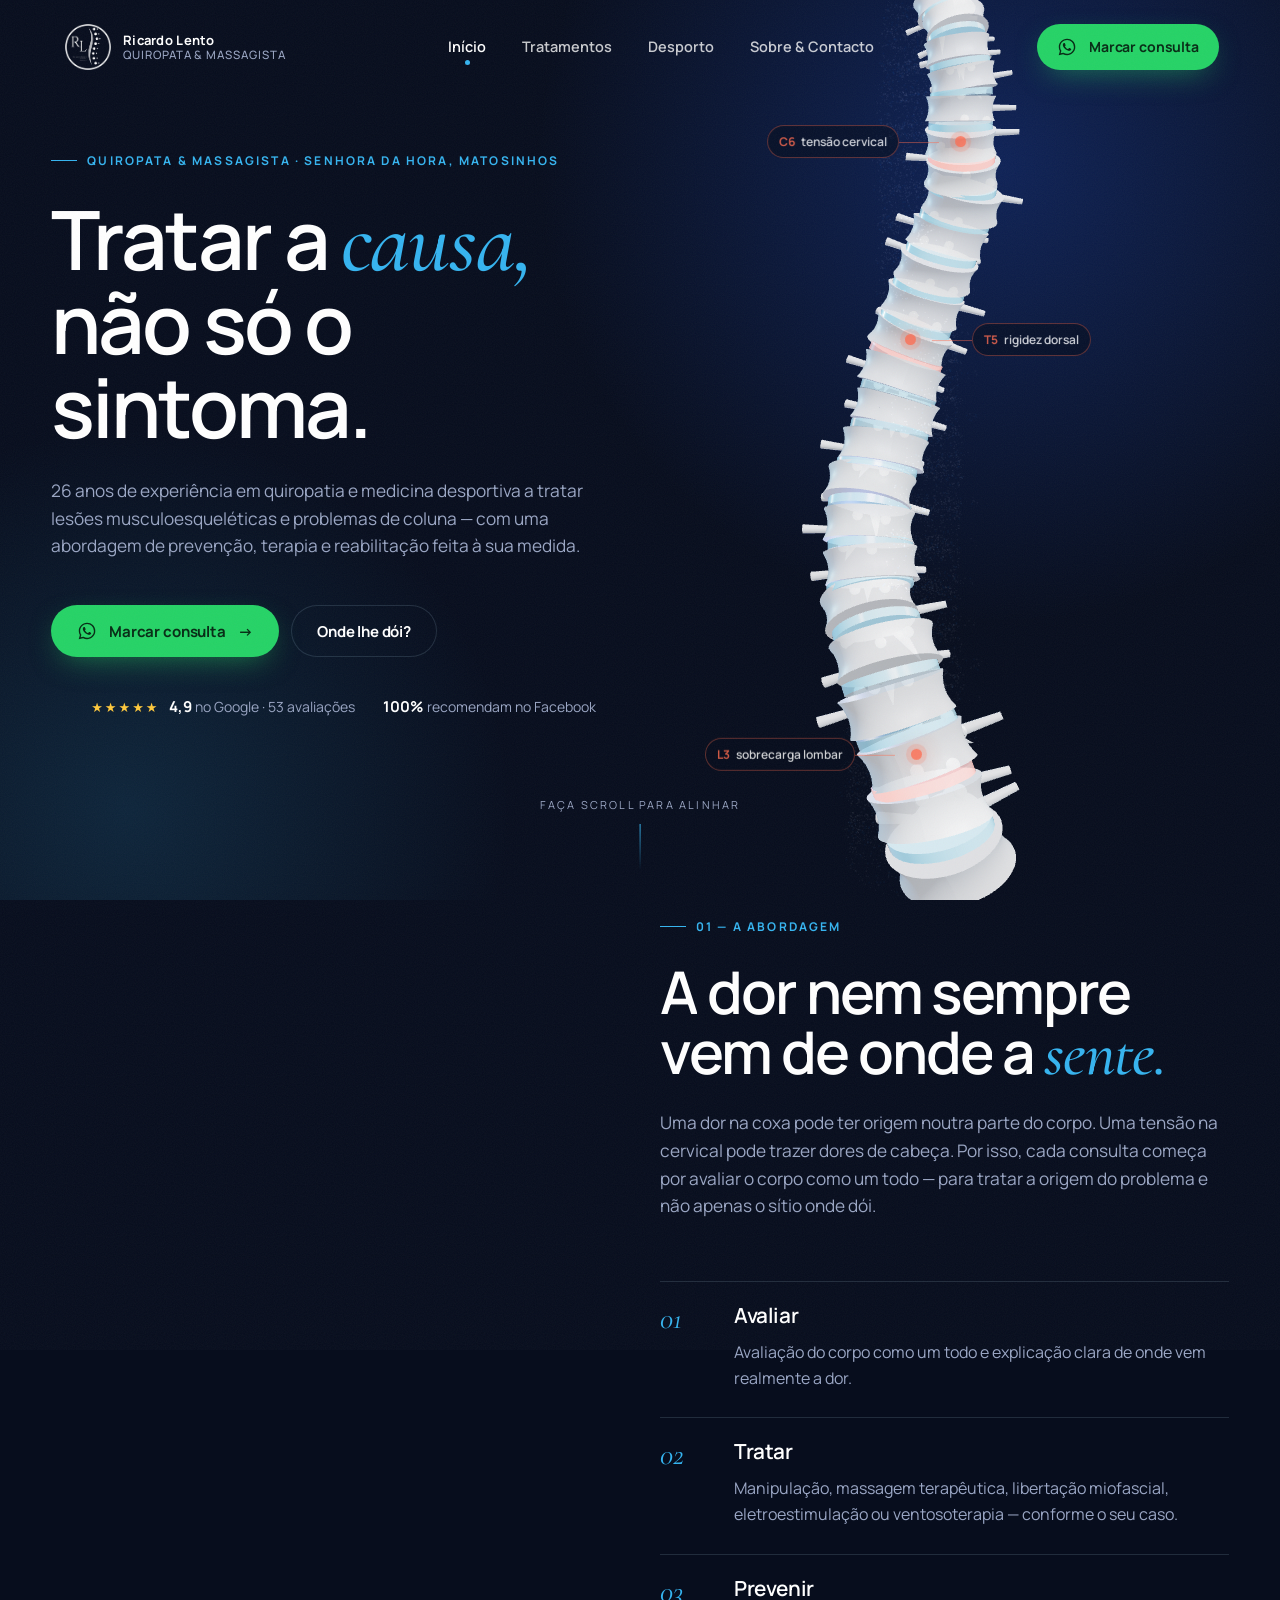
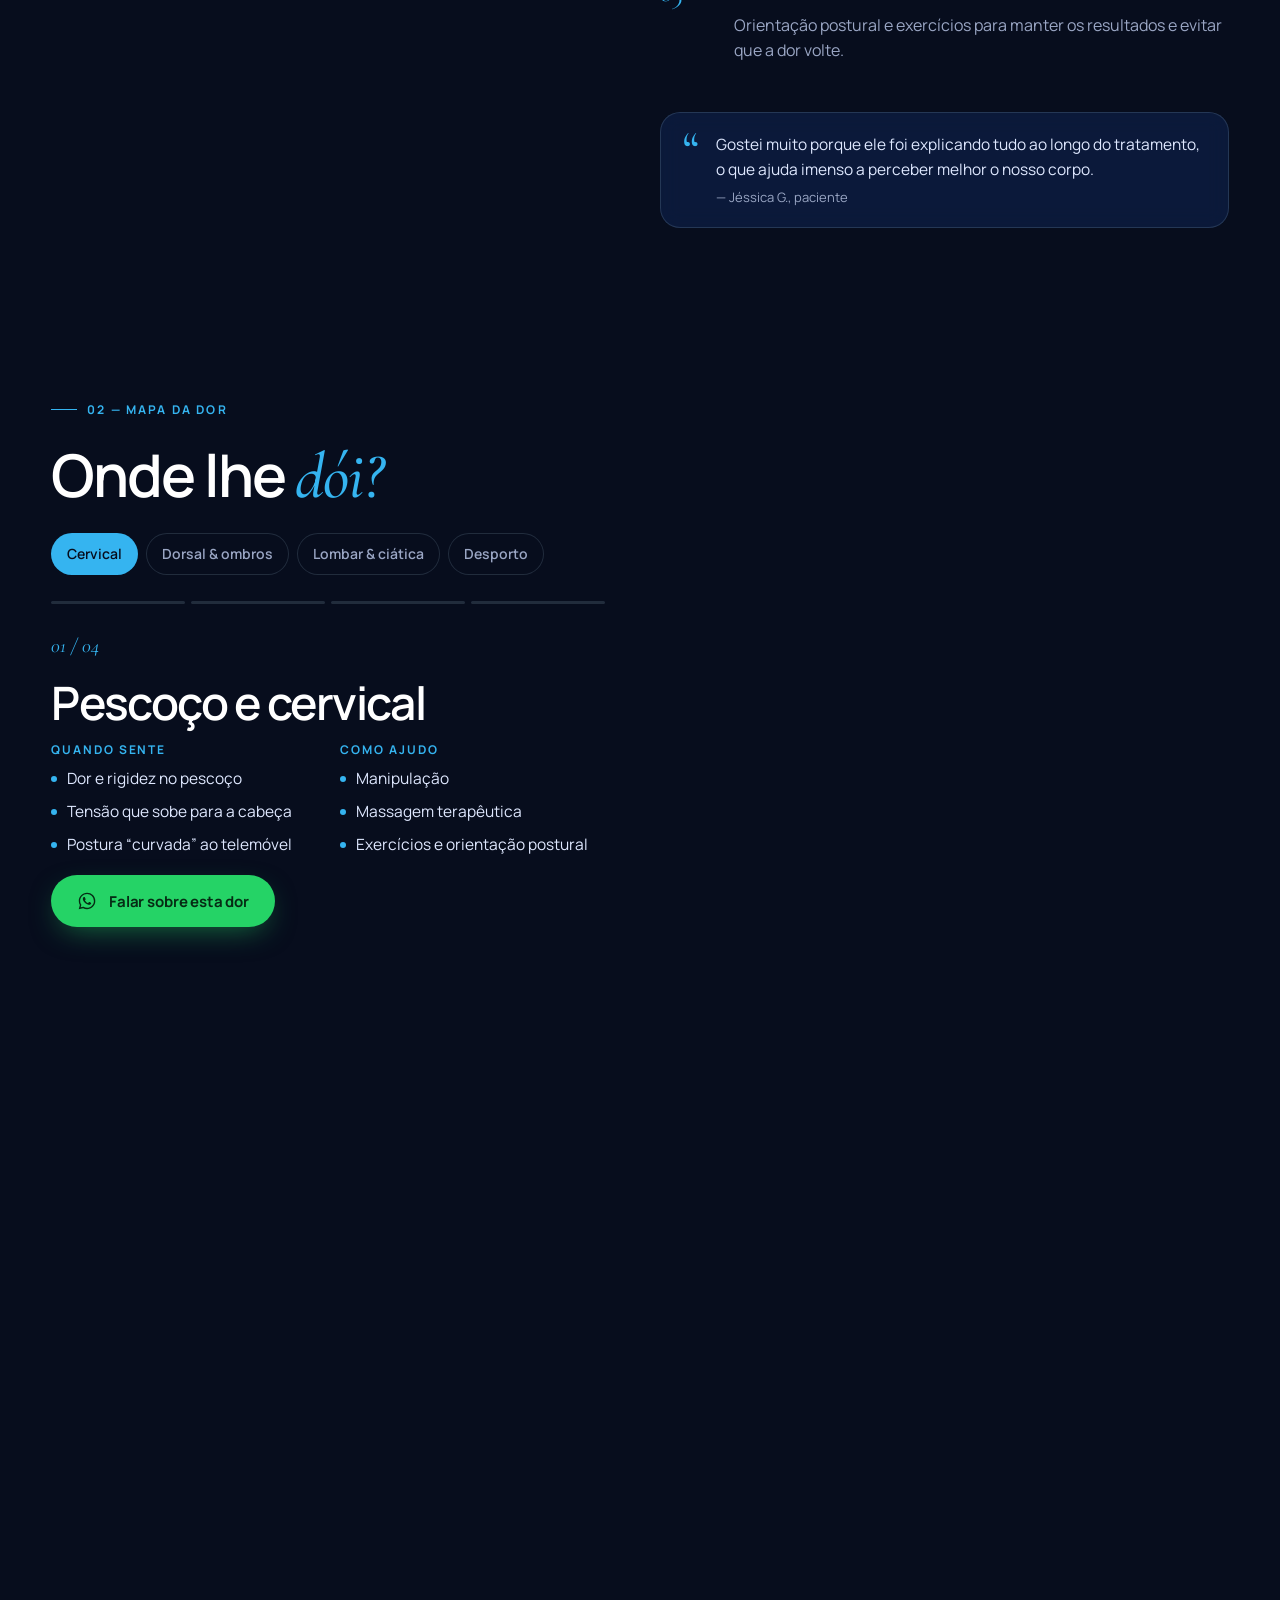
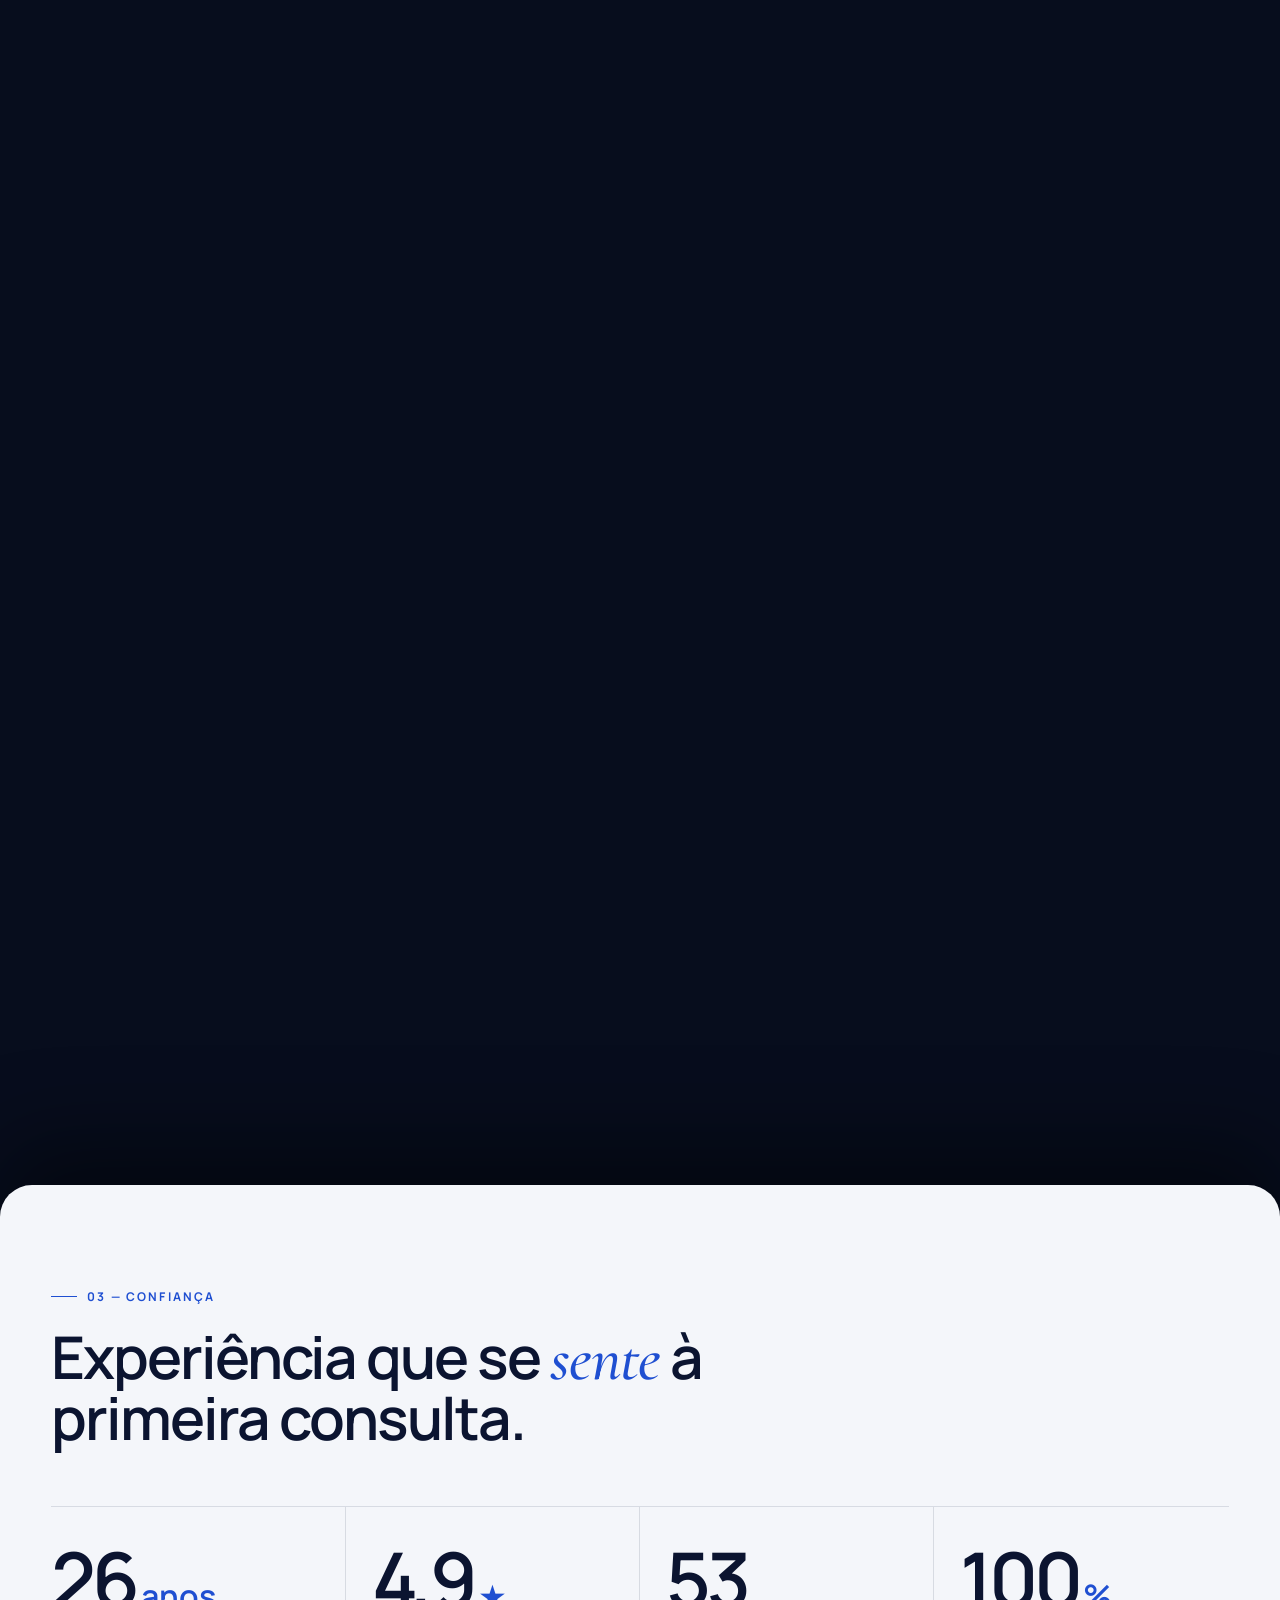
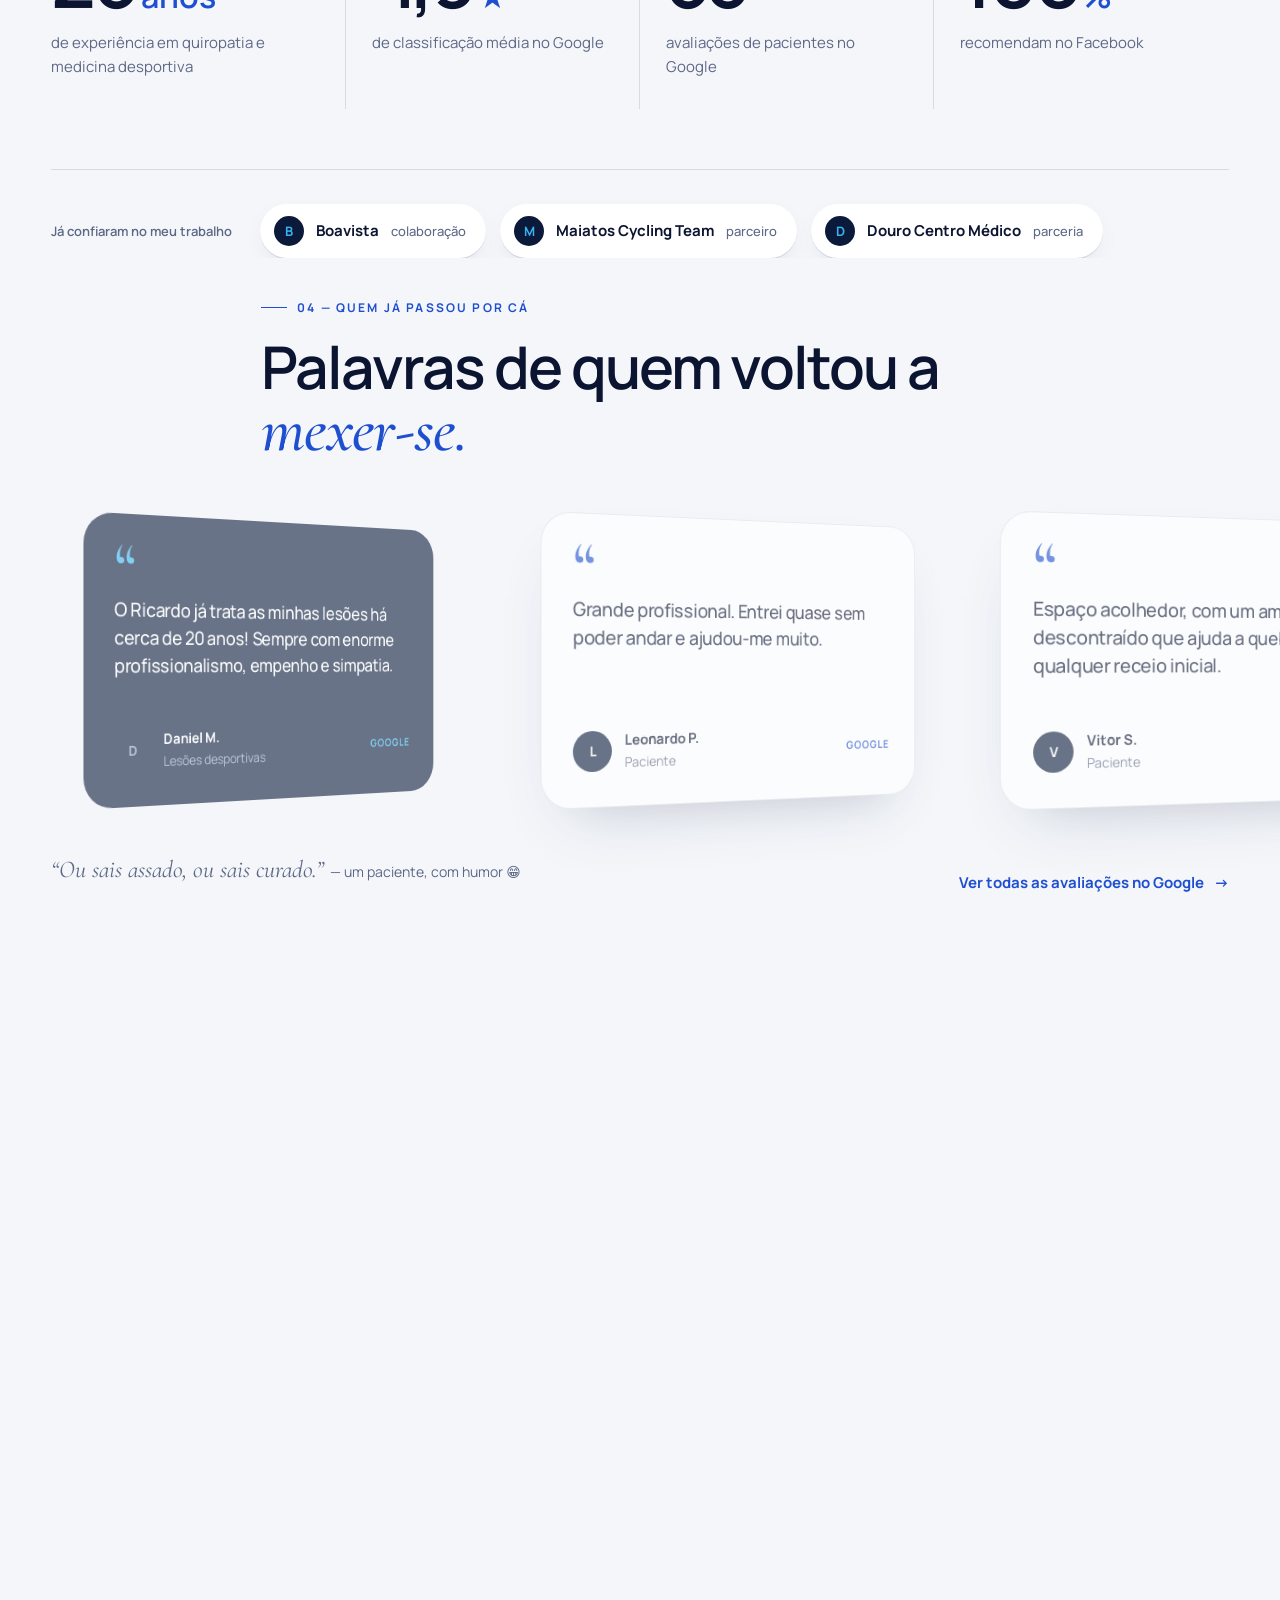
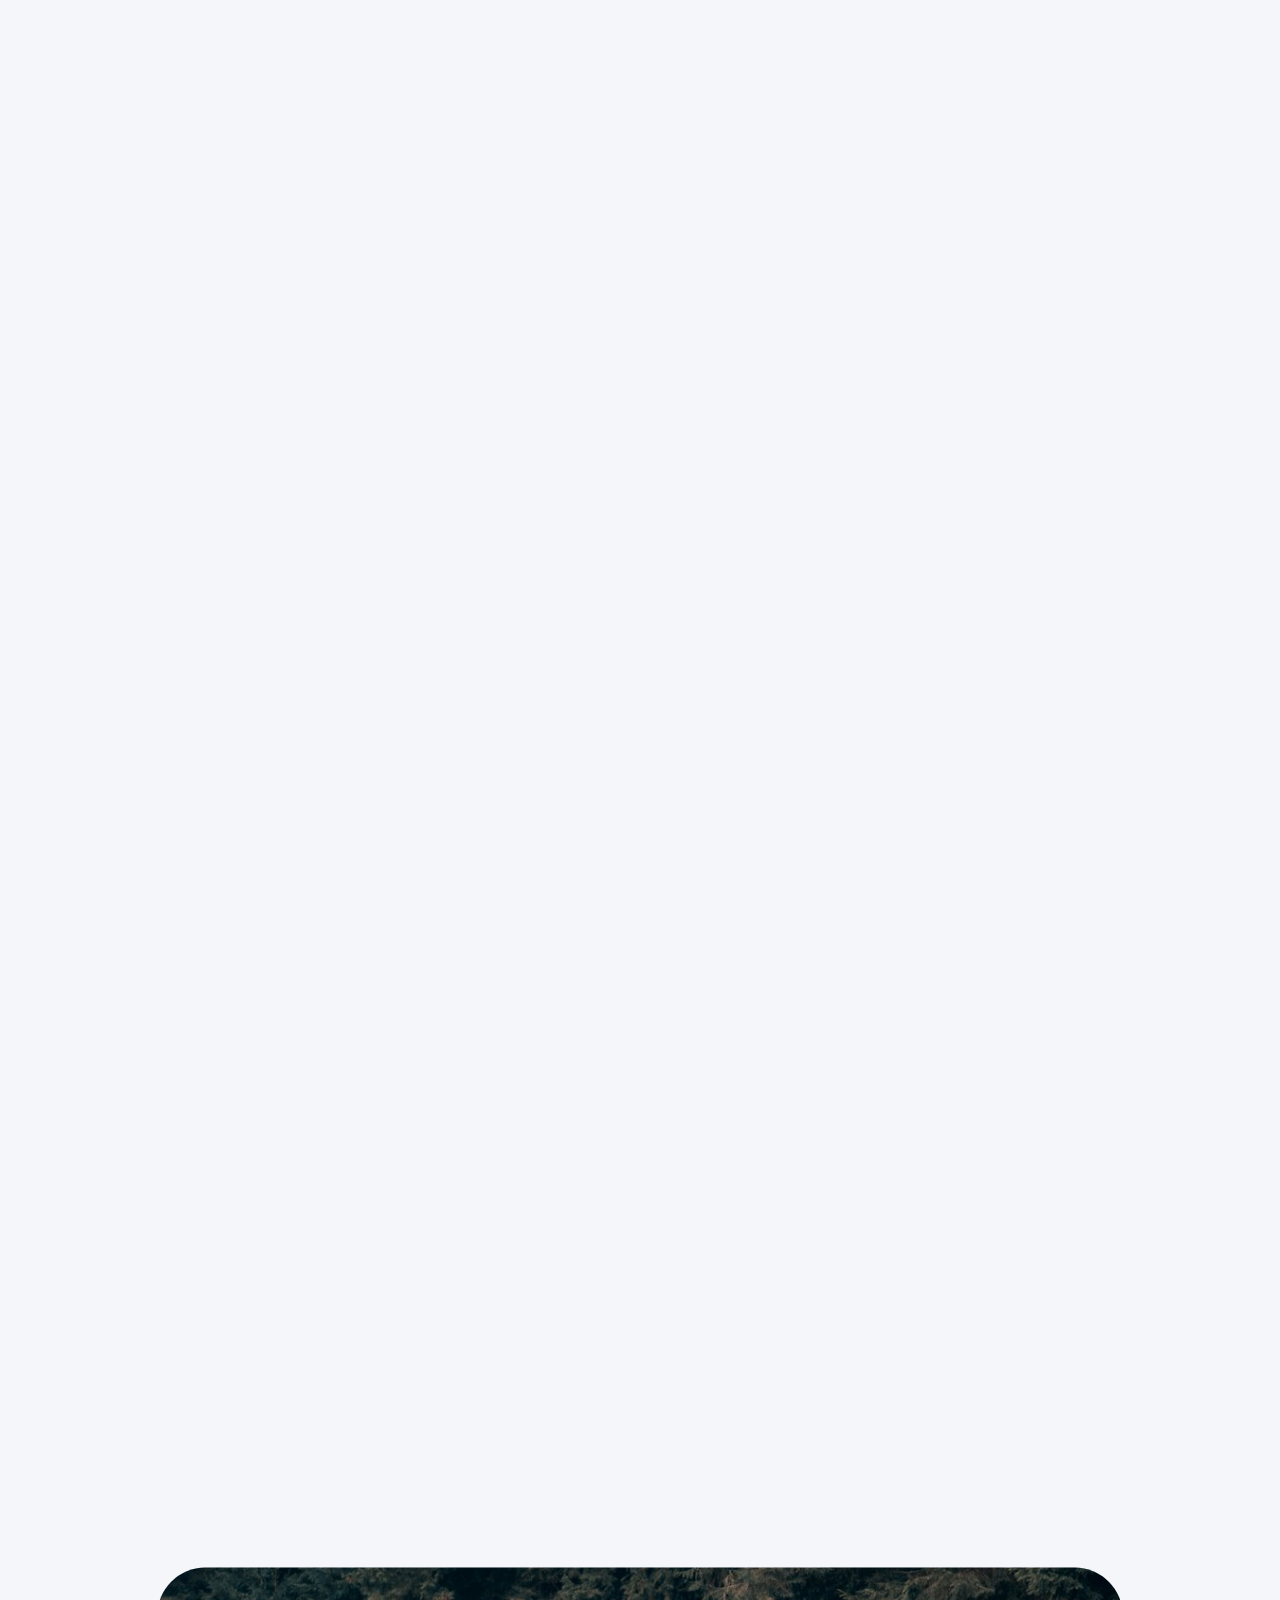
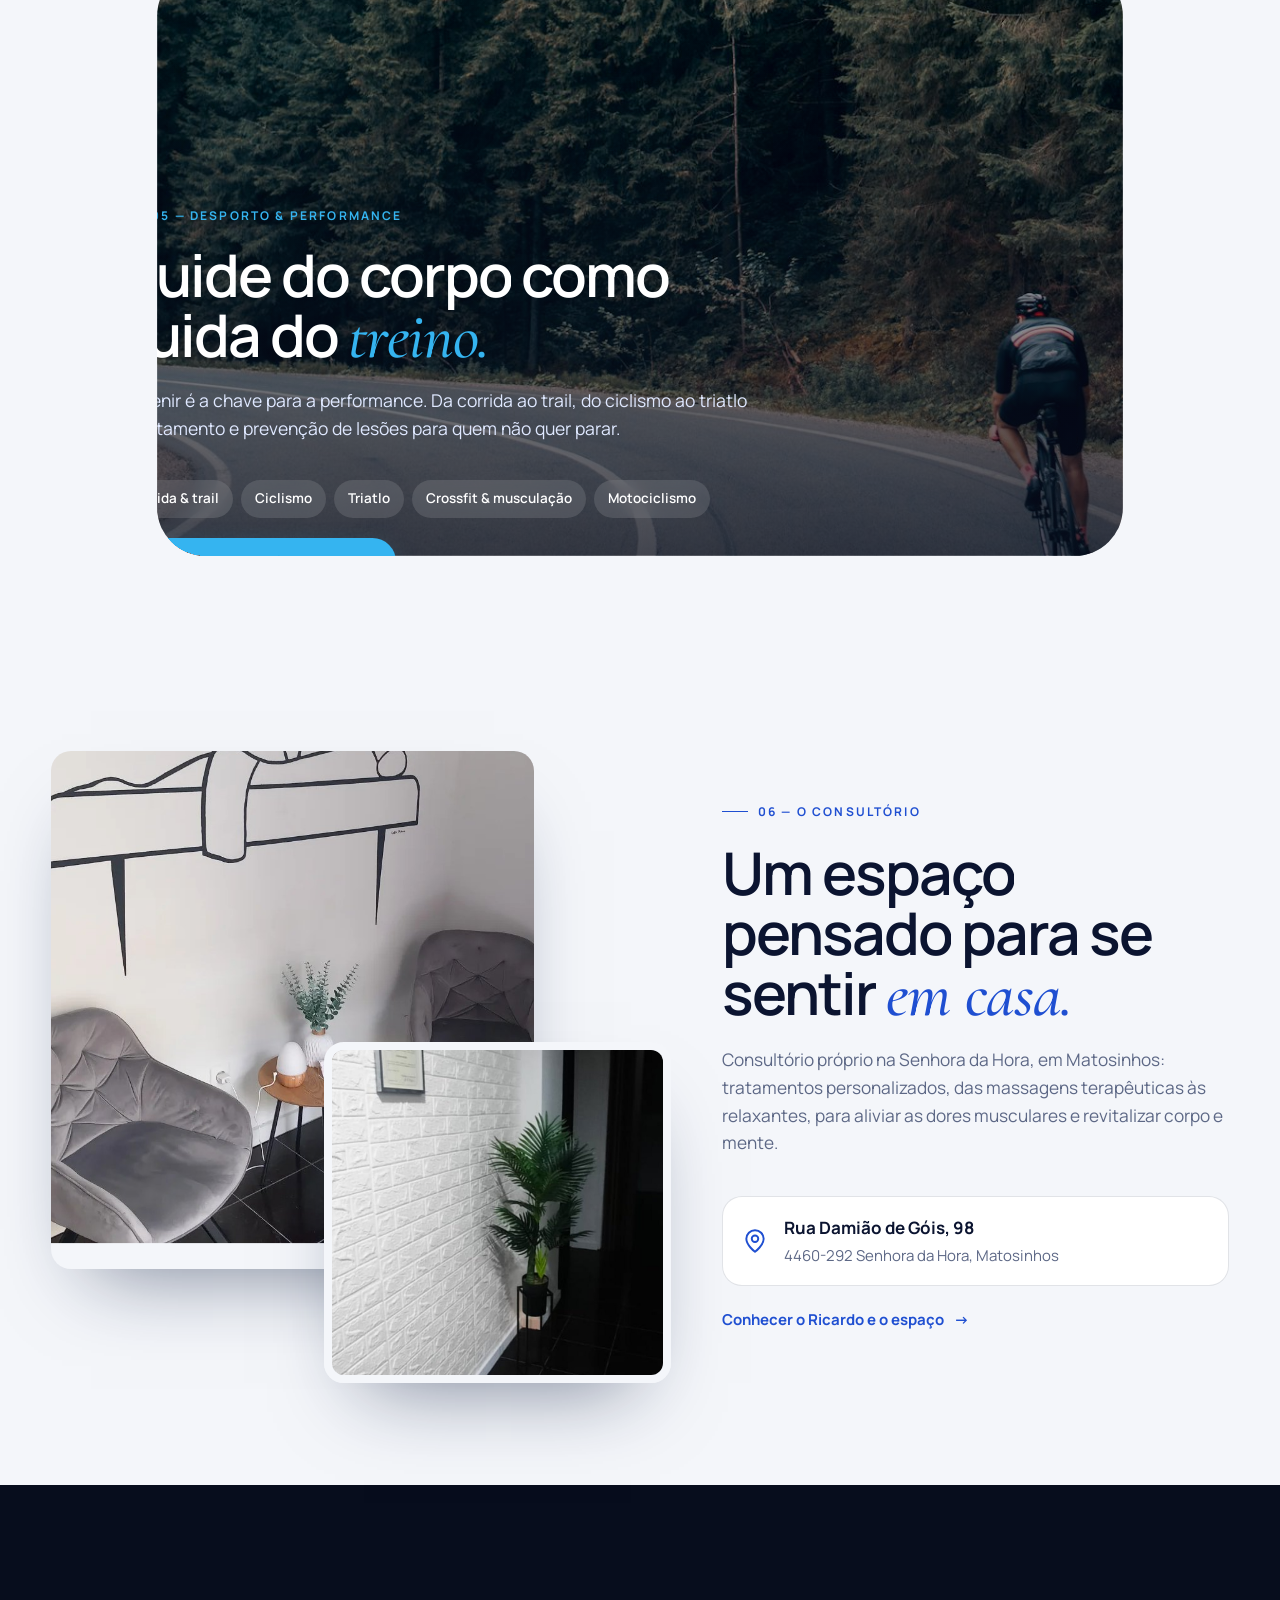
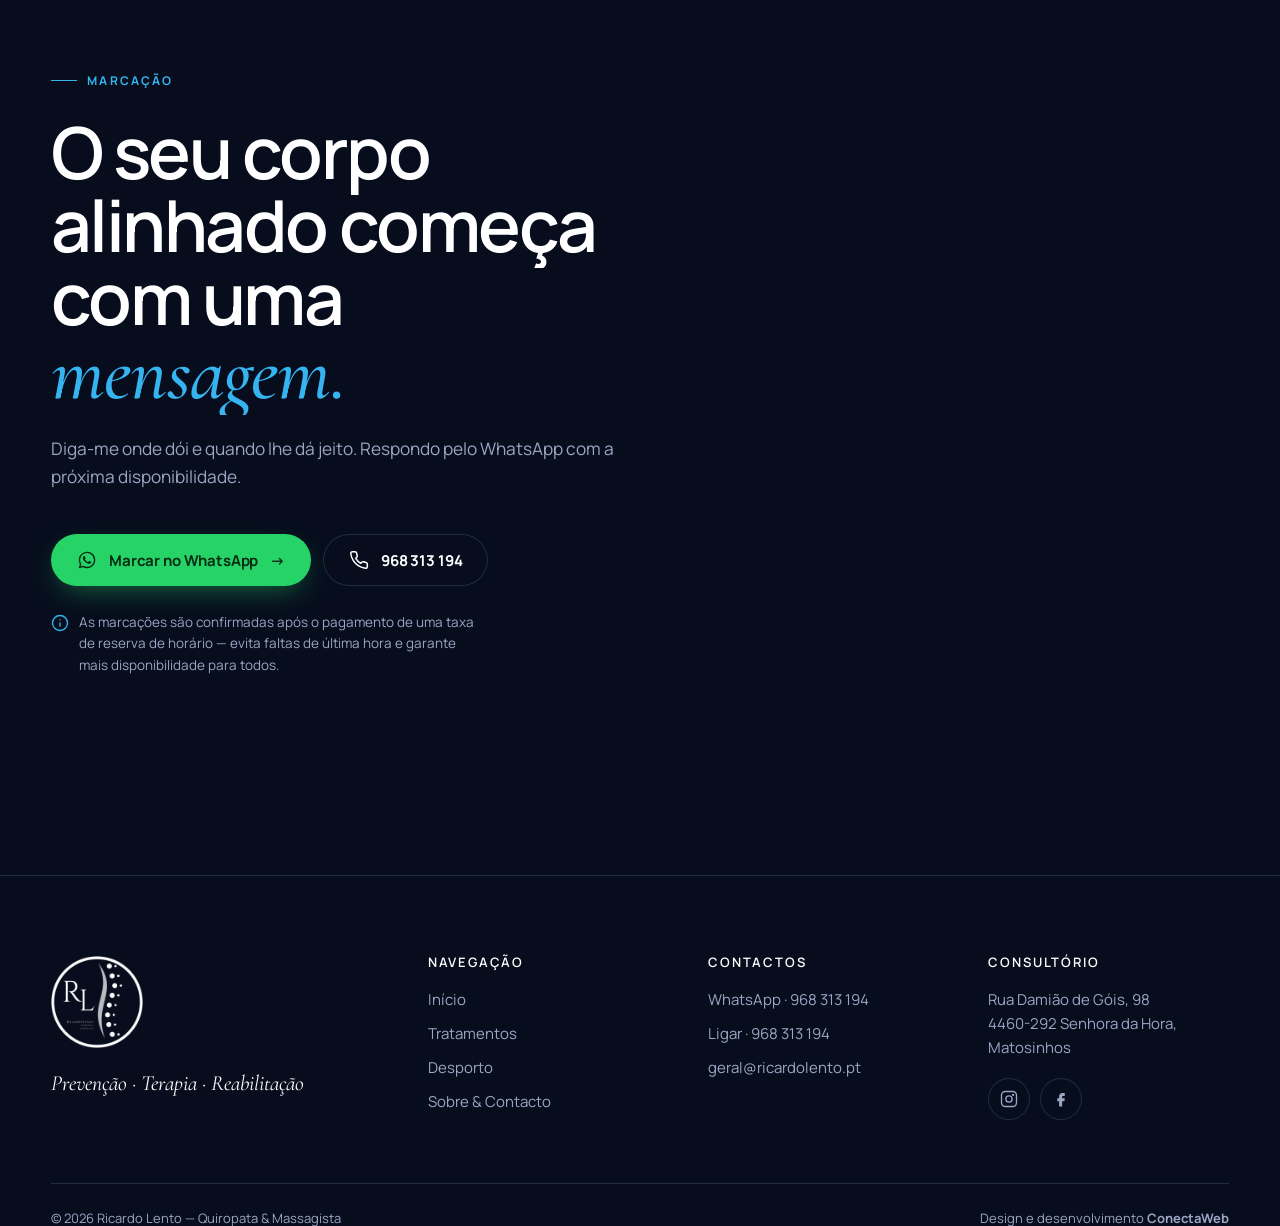
==== commit df30abeb: "Ajustes visuais v2 - Etiquetas da coluna presas às vértebras; indicação de scroll sem sobreposição -" ====
--- a/site/index.html
+++ b/site/index.html
@@ -56,6 +56,9 @@
   <div class="hud left" data-hud="5"><span><b>C6</b>tensão cervical</span></div>
   <div class="hud" data-hud="11"><span><b>T5</b>rigidez dorsal</span></div>
   <div class="hud left" data-hud="21"><span><b>L3</b>sobrecarga lombar</span></div>
+  <div class="hud left cyan" data-hud="3" data-hud-region="cervical"><span><b>C1–C7</b>zona cervical</span></div>
+  <div class="hud left cyan" data-hud="12" data-hud-region="dorsal"><span><b>T1–T12</b>zona dorsal</span></div>
+  <div class="hud left cyan" data-hud="21" data-hud-region="lombar"><span><b>L1–L5</b>zona lombar</span></div>
 </div>
 
 <main>
--- a/site/assets/css/style.css
+++ b/site/assets/css/style.css
@@ -189,20 +189,20 @@
 
 /* ------------------------------------------------------------------ secções */
 section { position: relative; }
-.pad { padding: clamp(90px, 13vw, 180px) 0; }
+.pad { padding: clamp(64px, 8vw, 112px) 0; }
 .on-light { background: var(--paper); color: var(--text); }
 .on-white { background: var(--white); color: var(--text); }
 .solid { position: relative; z-index: 2; }
 .rounded-top { border-radius: var(--r-lg) var(--r-lg) 0 0; }
 .rounded { border-radius: var(--r-lg); }
 .lift { box-shadow: 0 -40px 90px rgba(0, 0, 0, 0.45); }
-.section-head { display: grid; gap: 22px; margin-bottom: clamp(48px, 6vw, 80px); max-width: 860px; }
+.section-head { display: grid; gap: 20px; margin-bottom: clamp(34px, 4.5vw, 60px); max-width: 860px; }
 .section-head.center { margin-inline: auto; text-align: center; justify-items: center; }
 
 /* ------------------------------------------------------------------ HERO home */
 .hero {
   min-height: 100vh; min-height: 100svh;
-  display: flex; align-items: center; padding: 140px 0 90px;
+  display: flex; align-items: center; padding: 140px 0 170px;
 }
 .hero-grid { display: grid; grid-template-columns: minmax(0, 0.95fr) minmax(0, 1fr); gap: 40px; align-items: center; }
 .hero-copy { display: grid; gap: 28px; position: relative; z-index: 3; }
@@ -216,7 +216,7 @@
 .trust strong { color: #fff; font-size: 15px; }
 .stars { color: #ffc93c; letter-spacing: 2px; font-size: 13px; }
 .scroll-cue {
-  position: absolute; left: 50%; bottom: 26px; transform: translateX(-50%); z-index: 3;
+  position: absolute; left: 50%; bottom: 30px; transform: translateX(-50%); z-index: 3;
   display: grid; justify-items: center; gap: 10px; font-size: 11px; letter-spacing: 0.2em; text-transform: uppercase; color: var(--muted-d);
 }
 .scroll-cue i { width: 1px; height: 46px; background: linear-gradient(var(--sky), transparent); position: relative; overflow: hidden; }
@@ -251,7 +251,7 @@
 @media (max-width: 820px) { .hud-layer { display: none; } }
 
 /* ------------------------------------------------------------------ alinhar */
-.align-sec { min-height: 120vh; display: flex; align-items: center; }
+.align-sec { min-height: 105vh; display: flex; align-items: center; }
 .align-grid { display: grid; grid-template-columns: 1fr 1fr; gap: 40px; }
 .align-copy { grid-column: 2; display: grid; gap: 26px; }
 .steps { list-style: none; margin: 18px 0 0; padding: 0; display: grid; gap: 4px; counter-reset: s; }
@@ -305,7 +305,7 @@
 .map-steps > div { height: 25%; }
 
 /* ------------------------------------------------------------------ prova */
-.proof { padding-top: clamp(90px, 11vw, 150px); }
+.proof { padding-top: clamp(64px, 8vw, 110px); }
 .stats { display: grid; grid-template-columns: repeat(4, 1fr); border-top: 1px solid var(--line); }
 .stat { padding: 34px 26px 30px 0; border-right: 1px solid var(--line); }
 .stat + .stat { padding-left: 26px; }
@@ -328,7 +328,7 @@
 /* ------------------------------------------------------------------ testemunhos */
 .reviews { overflow: hidden; }
 .reviews-pin { position: relative; }
-.reviews-track { display: flex; gap: 22px; padding: 10px var(--gut) 40px; perspective: 1400px; will-change: transform; }
+.reviews-track { display: flex; gap: 28px; padding: 10px 24vw 40px var(--gut); will-change: transform; }
 .review {
   flex: none; width: min(440px, 84vw); min-height: 300px; padding: 34px; border-radius: var(--r-lg);
   background: var(--white); color: var(--text); display: flex; flex-direction: column; gap: 22px;
@@ -377,7 +377,7 @@
 .address-card span { color: var(--muted); font-size: 15px; }
 
 /* ------------------------------------------------------------------ CTA final */
-.cta-final { min-height: 120vh; display: flex; align-items: center; }
+.cta-final { min-height: 110vh; display: flex; align-items: center; }
 .cta-grid { display: grid; grid-template-columns: minmax(0, 1fr) minmax(0, 1fr); gap: 40px; }
 .cta-copy { display: grid; gap: 26px; position: relative; z-index: 3; }
 .cta-copy h2 { font-size: clamp(2.5rem, 5.6vw, 5.2rem); }
@@ -440,7 +440,7 @@
 /* tratamentos — lista com imagem fixa */
 .tx { display: grid; grid-template-columns: minmax(0, 1fr) minmax(0, 0.9fr); gap: clamp(30px, 5vw, 80px); align-items: start; }
 .tx-list { display: grid; }
-.tx-item { padding: 46px 0; border-top: 1px solid var(--line); display: grid; gap: 16px; opacity: 0.38; transition: opacity 0.6s var(--ease); }
+.tx-item { padding: 34px 0; border-top: 1px solid var(--line); display: grid; gap: 16px; opacity: 0.38; transition: opacity 0.6s var(--ease); }
 .tx-item.is-active { opacity: 1; }
 .tx-item:last-child { border-bottom: 1px solid var(--line); }
 .tx-item .idx { font-family: var(--f-serif); font-style: italic; color: var(--royal); font-size: 22px; }
@@ -568,7 +568,7 @@
 .map-embed iframe { width: 100%; height: 100%; border: 0; filter: grayscale(0.9) contrast(1.05); }
 
 /* CTA band (páginas internas) */
-.cta-band { padding: clamp(70px, 9vw, 120px) 0; }
+.cta-band { padding: clamp(36px, 4.5vw, 64px) 0 clamp(64px, 8vw, 100px); }
 .cta-box { position: relative; overflow: hidden; border-radius: var(--r-lg); padding: clamp(36px, 6vw, 90px); background: linear-gradient(135deg, var(--royal), var(--navy) 70%); display: grid; grid-template-columns: 1.3fr auto; gap: 30px; align-items: end; }
 .cta-box h2 { font-size: clamp(2rem, 4.4vw, 3.8rem); }
 .cta-box h2 em { color: var(--sky-soft); }
@@ -643,3 +643,38 @@
   *, *::before, *::after { animation-duration: 0.01ms !important; animation-iteration-count: 1 !important; transition-duration: 0.01ms !important; }
   .marquee-track { animation: none; }
 }
+
+/* ---- ajustes v2 ---------------------------------------------------------- */
+/* etiquetas do mapa da dor (ciano) */
+.hud.cyan::before { background: var(--sky); box-shadow: 0 0 0 6px rgba(53, 180, 240, 0.22), 0 0 26px var(--sky); animation: pulse-c 1.6s infinite; }
+.hud.cyan span { box-shadow: inset 0 0 0 1px rgba(53, 180, 240, 0.55); font-size: 13px; padding: 8px 14px; }
+.hud.cyan span::before { background: rgba(53, 180, 240, 0.7); }
+.hud.cyan b { color: var(--sky); }
+@keyframes pulse-c { 50% { box-shadow: 0 0 0 11px rgba(53, 180, 240, 0.06), 0 0 26px var(--sky); } }
+
+/* desporto: cartões por modalidade */
+.sport-cards { display: grid; grid-template-columns: repeat(3, 1fr); gap: 18px; }
+.scard { display: grid; grid-template-rows: auto 1fr; border-radius: var(--r-md); overflow: hidden; background: var(--white); box-shadow: inset 0 0 0 1px var(--line); transition: transform 0.5s var(--ease), box-shadow 0.5s; }
+.scard:hover { transform: translateY(-4px); box-shadow: inset 0 0 0 1px var(--royal), 0 30px 60px -34px rgba(31, 79, 209, 0.5); }
+.scard figure { margin: 0; aspect-ratio: 16 / 10; overflow: hidden; }
+.scard img { width: 100%; height: 100%; object-fit: cover; transition: transform 1s var(--ease); }
+.scard:hover img { transform: scale(1.05); }
+.scard div { padding: 22px 24px 26px; display: grid; gap: 8px; align-content: start; }
+.scard .tag { font-size: 12px; font-weight: 700; letter-spacing: 0.12em; text-transform: uppercase; color: var(--royal); }
+.scard h3 { font-size: 1.25rem; }
+.scard p { margin: 0; color: var(--muted); font-size: 15px; }
+.scard .link-arrow { margin-top: 6px; font-size: 14px; }
+
+/* sobre: foto do Ricardo na história */
+.story-photo { margin: 26px 0 0; border-radius: var(--r-md); overflow: hidden; position: sticky; top: 120px; box-shadow: 0 40px 80px -50px rgba(11, 26, 58, 0.6); }
+.story-photo img { width: 100%; height: auto; }
+.story-photo figcaption { padding: 14px 18px; background: var(--navy); color: #dfe8ff; font-size: 14px; }
+.story-photo figcaption b { color: #fff; }
+
+@media (max-width: 1020px) { .sport-cards { grid-template-columns: 1fr 1fr; } }
+@media (max-width: 820px) {
+  .sport-cards { grid-template-columns: 1fr; }
+  .story-photo { position: static; }
+  .hero { padding-bottom: 110px; }
+  .reviews-track { padding-right: var(--gut); }
+}
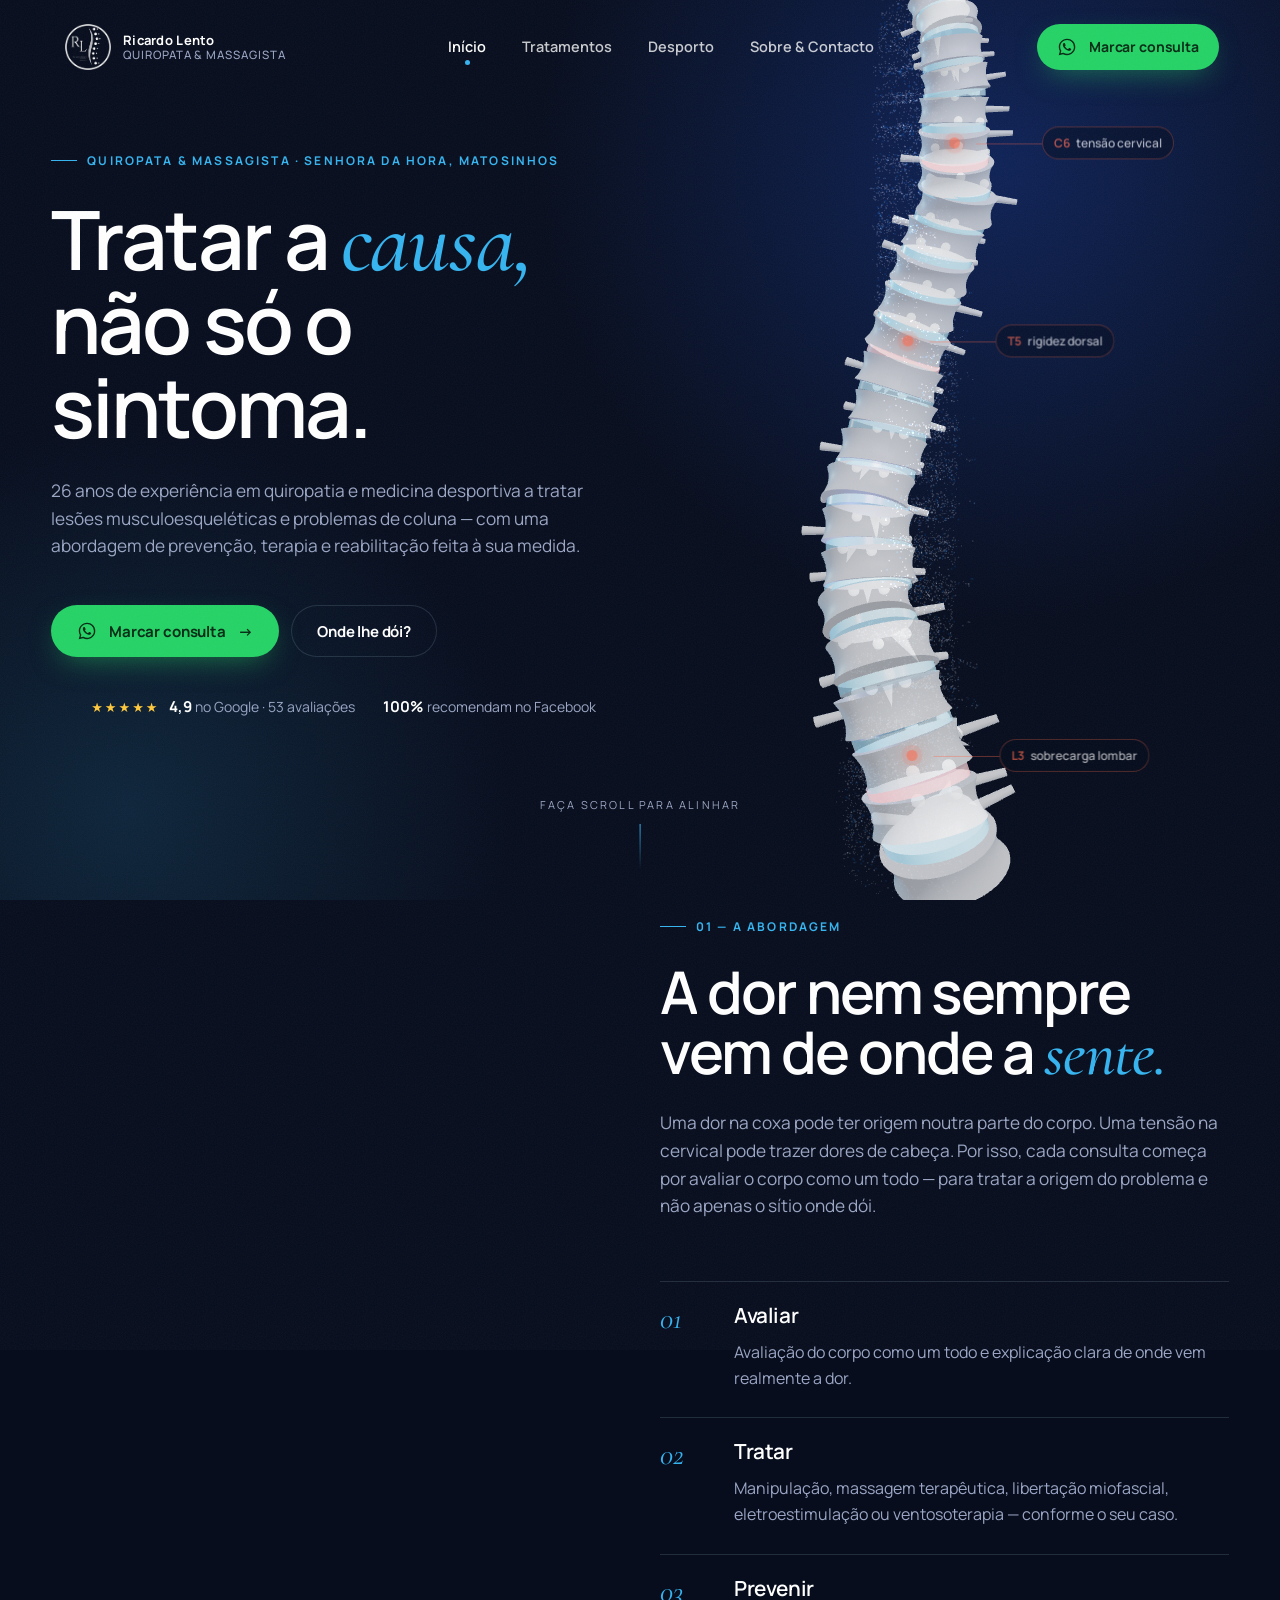
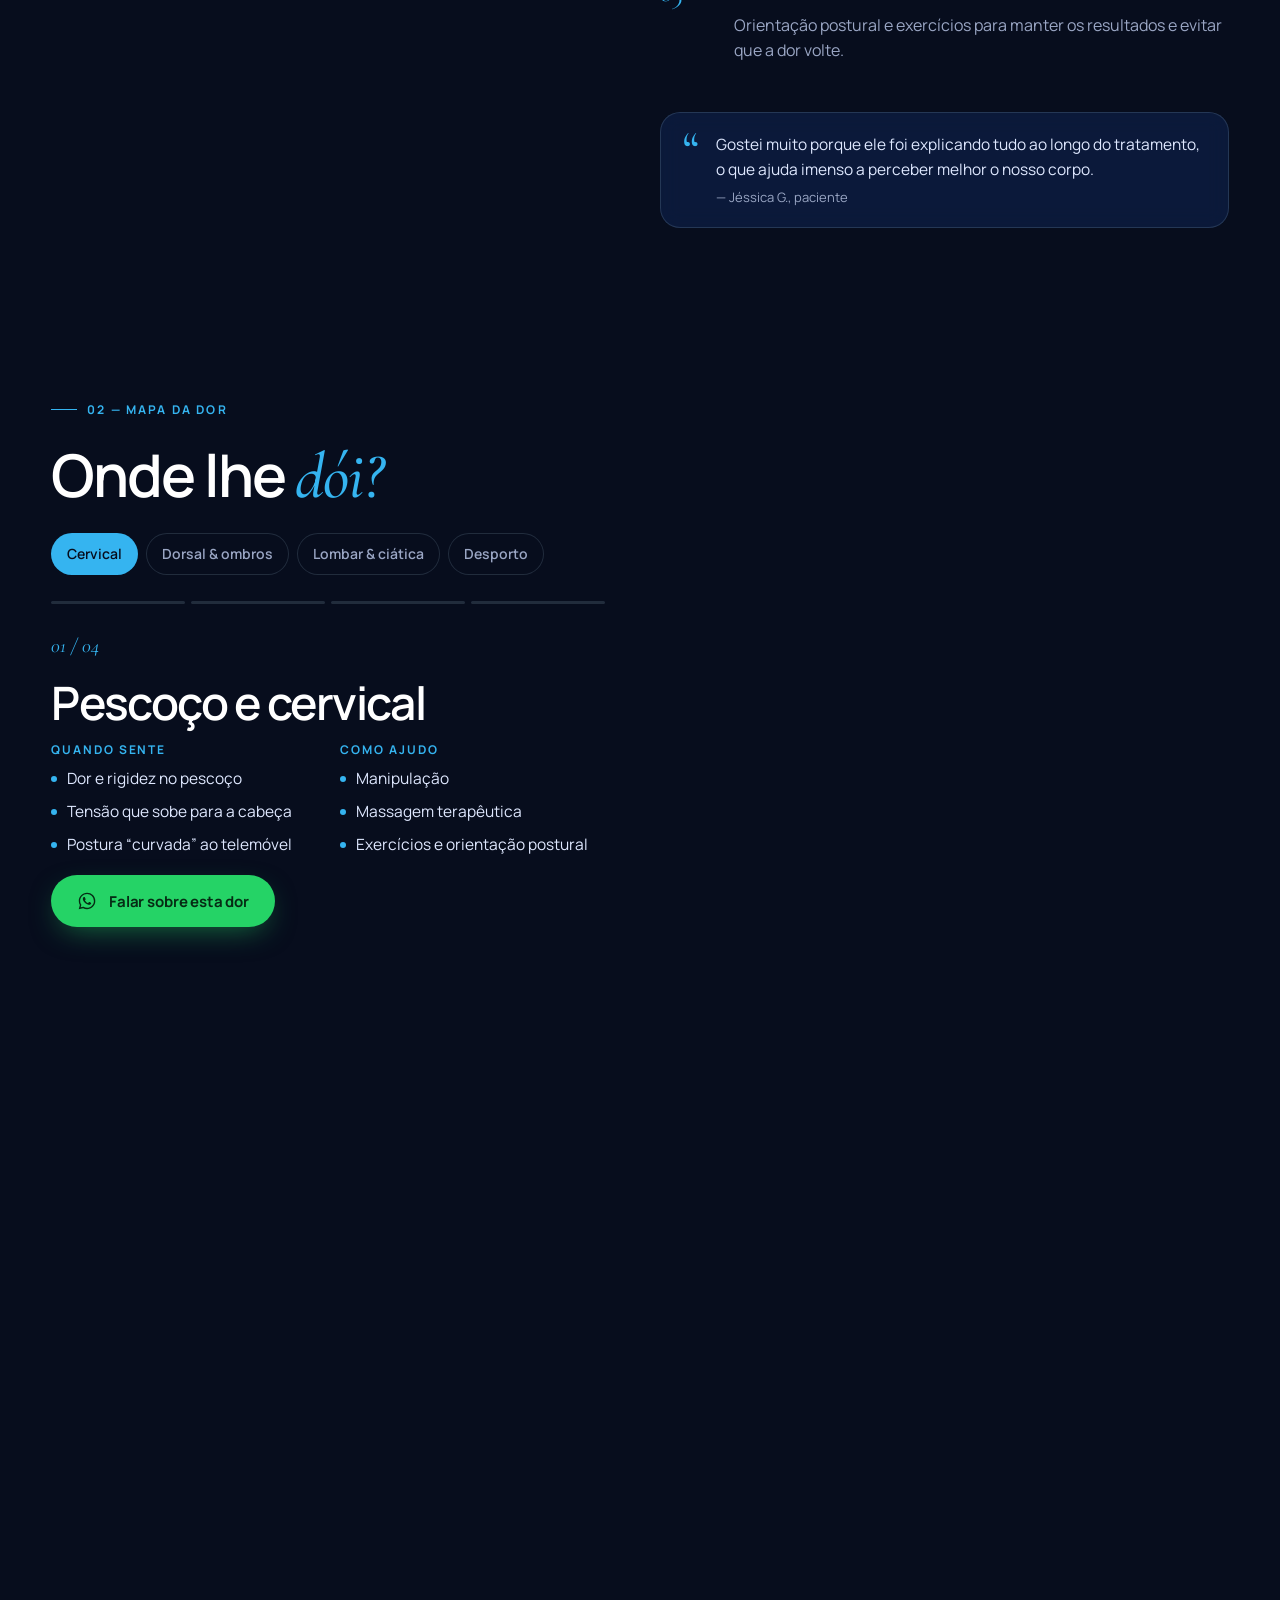
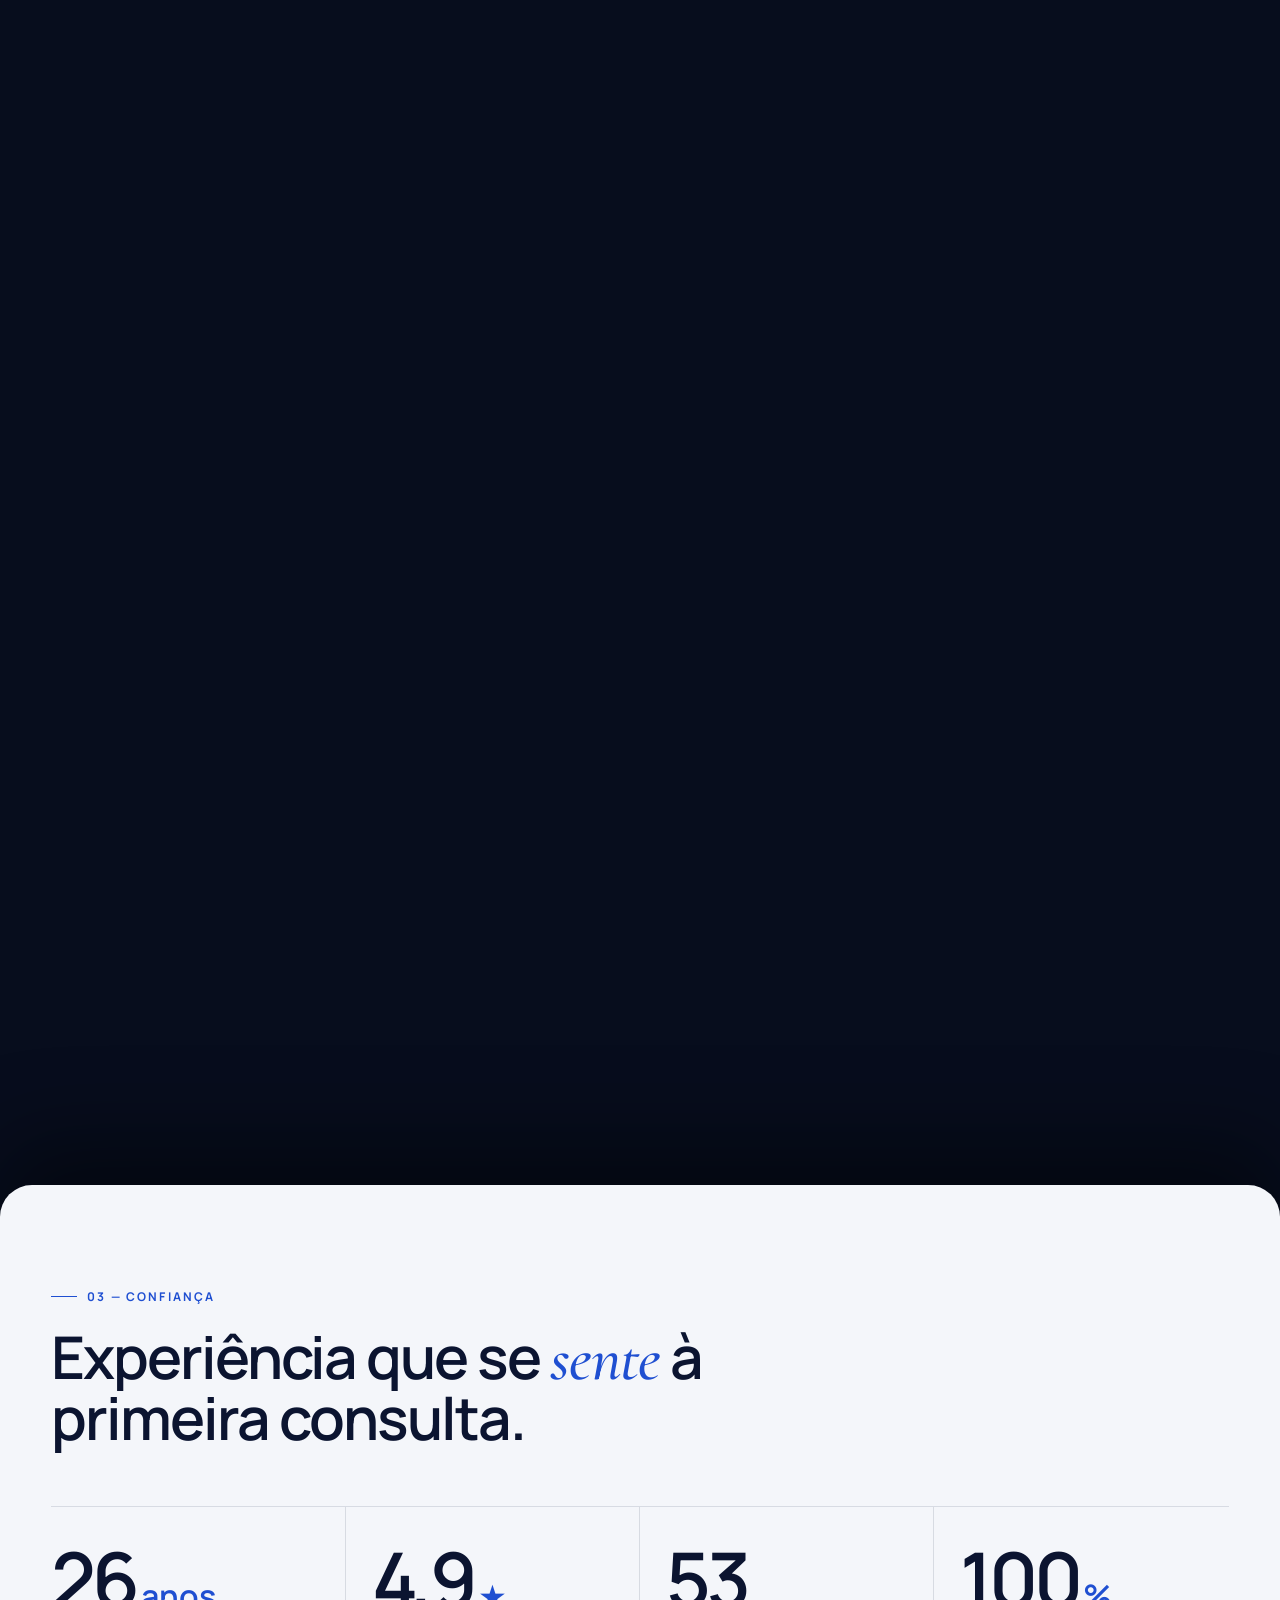
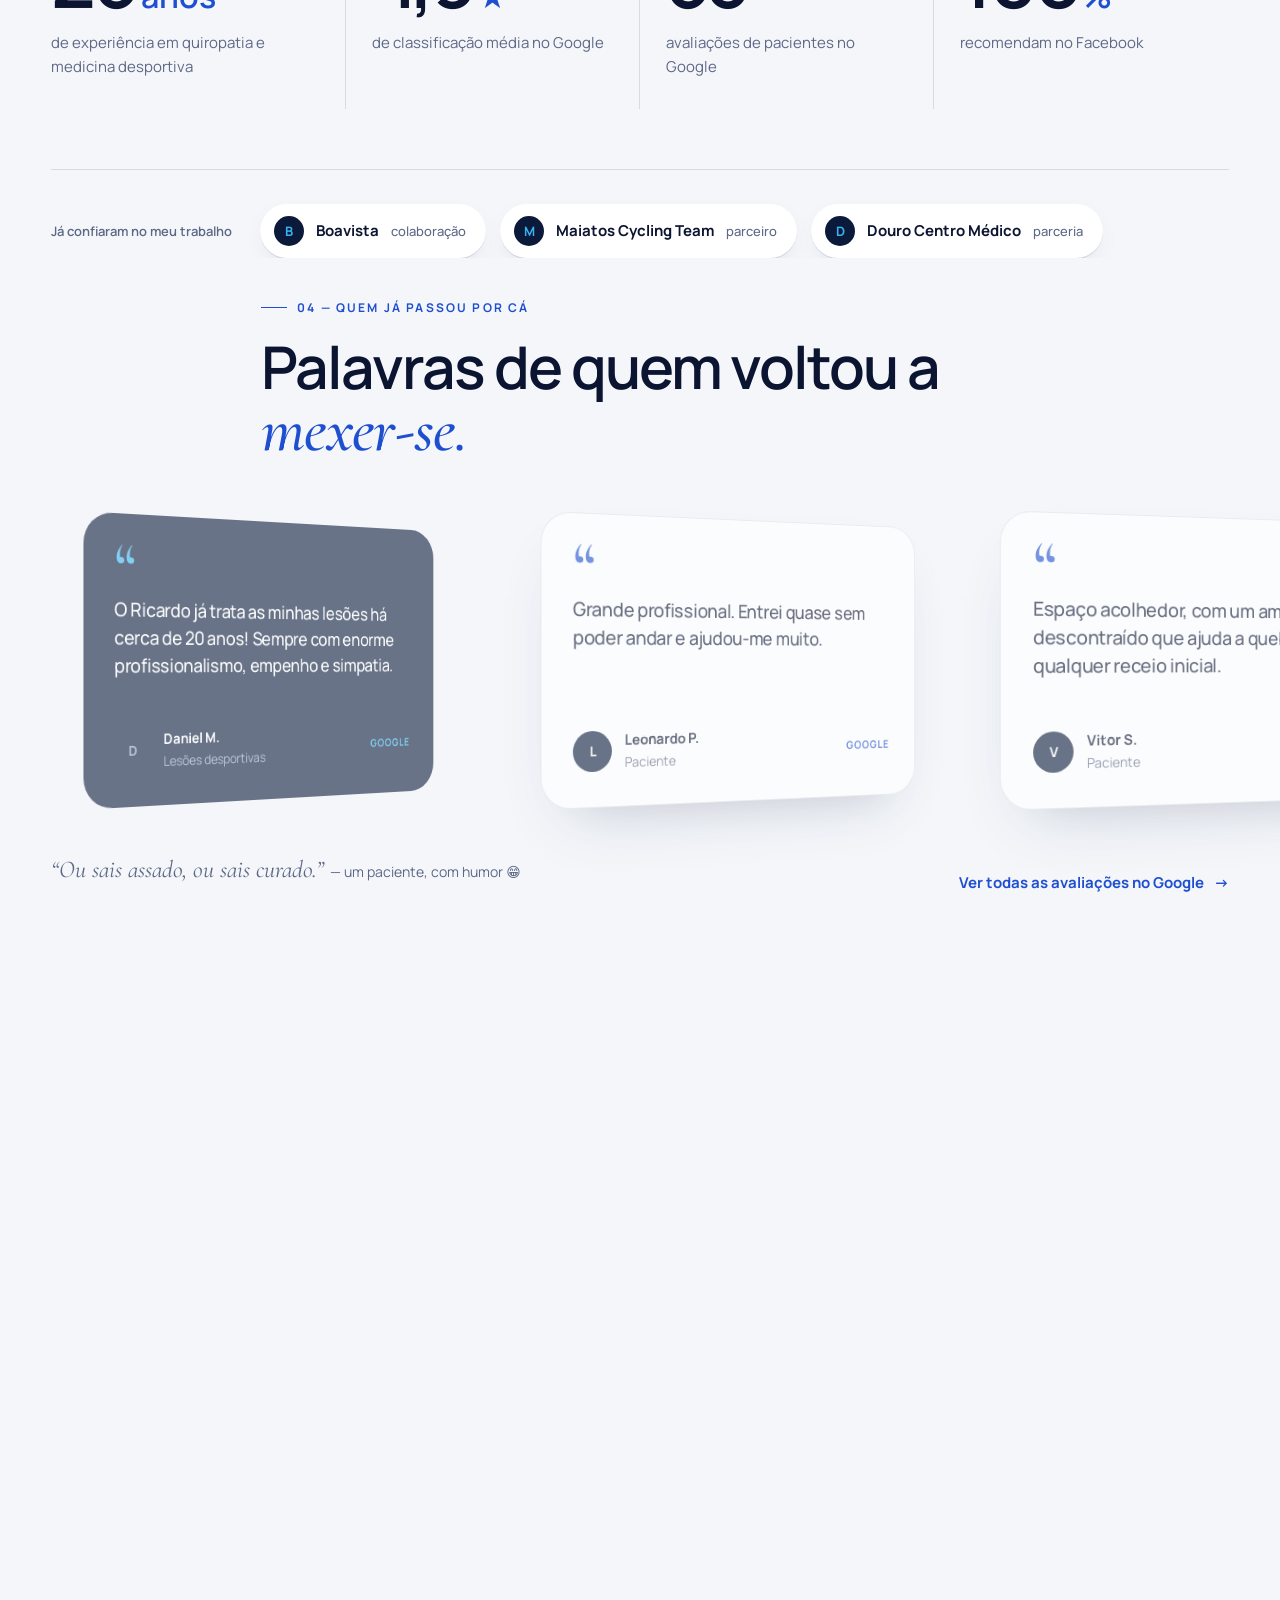
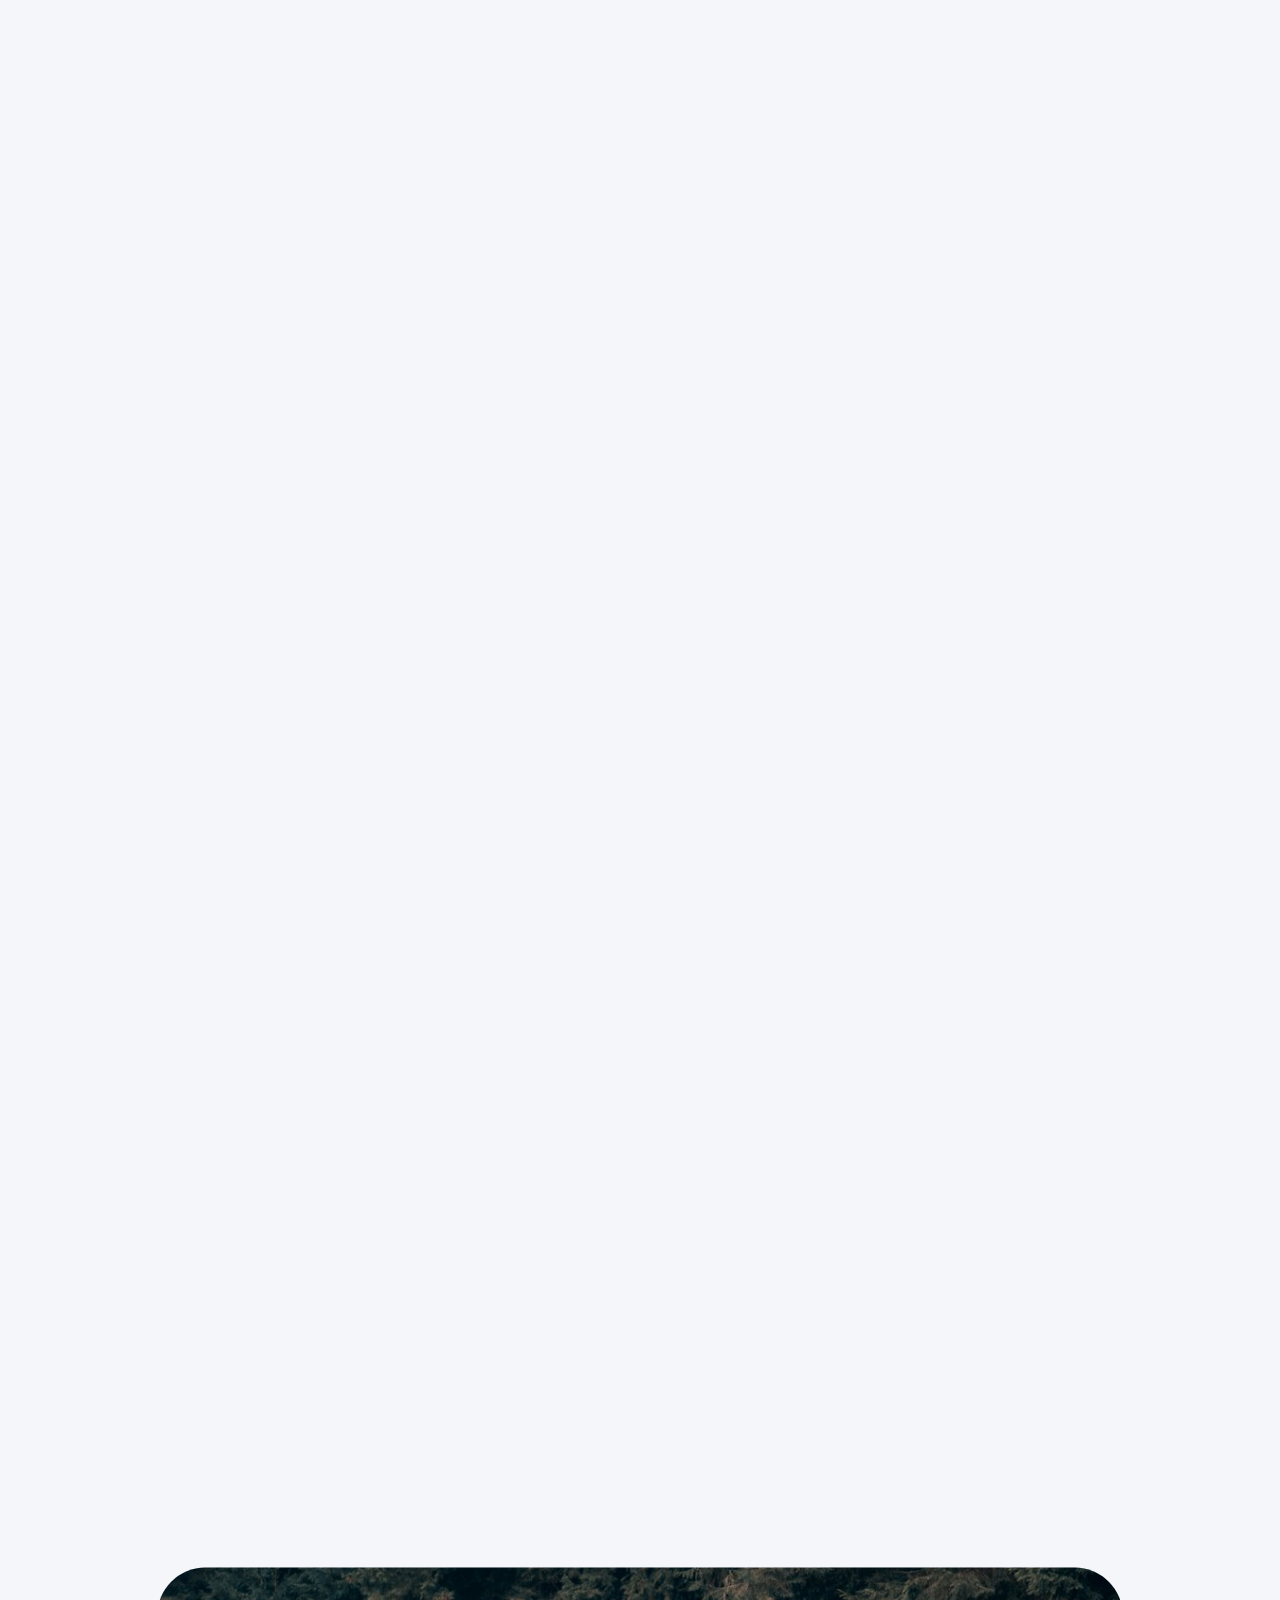
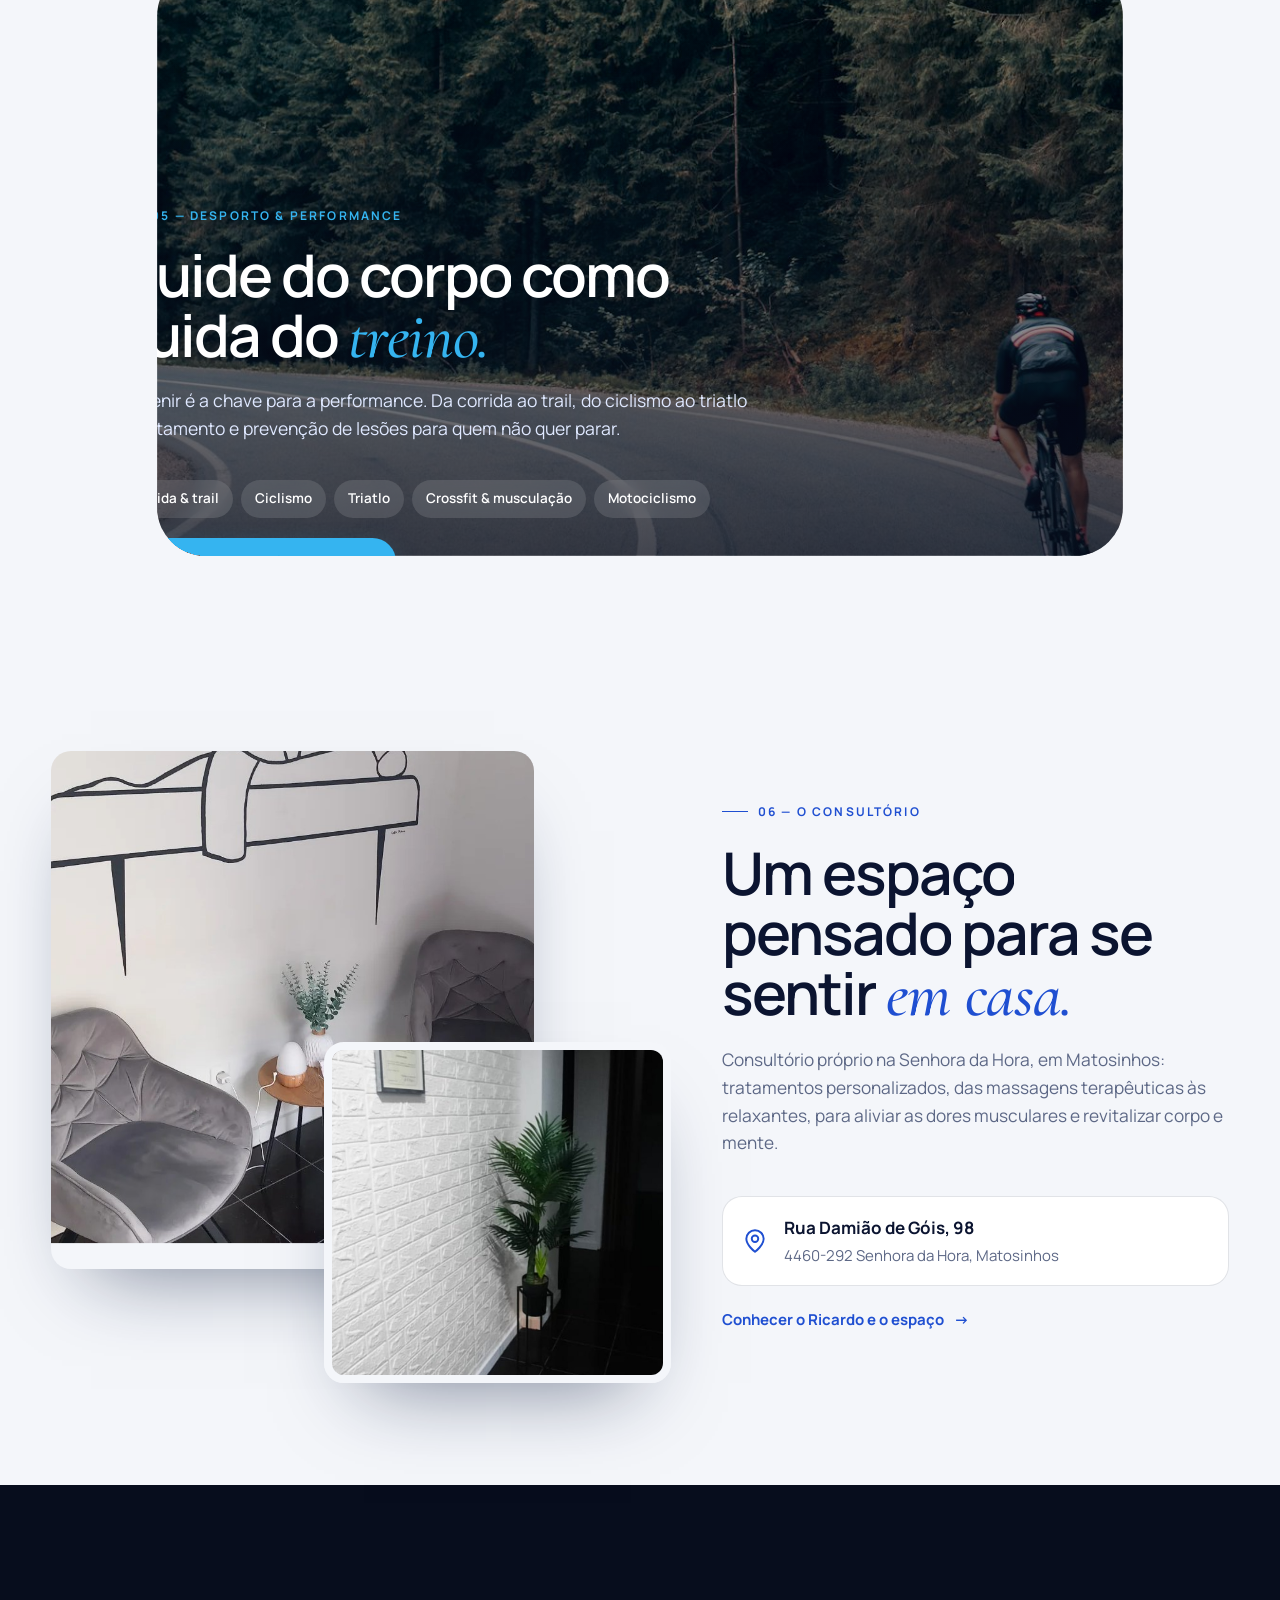
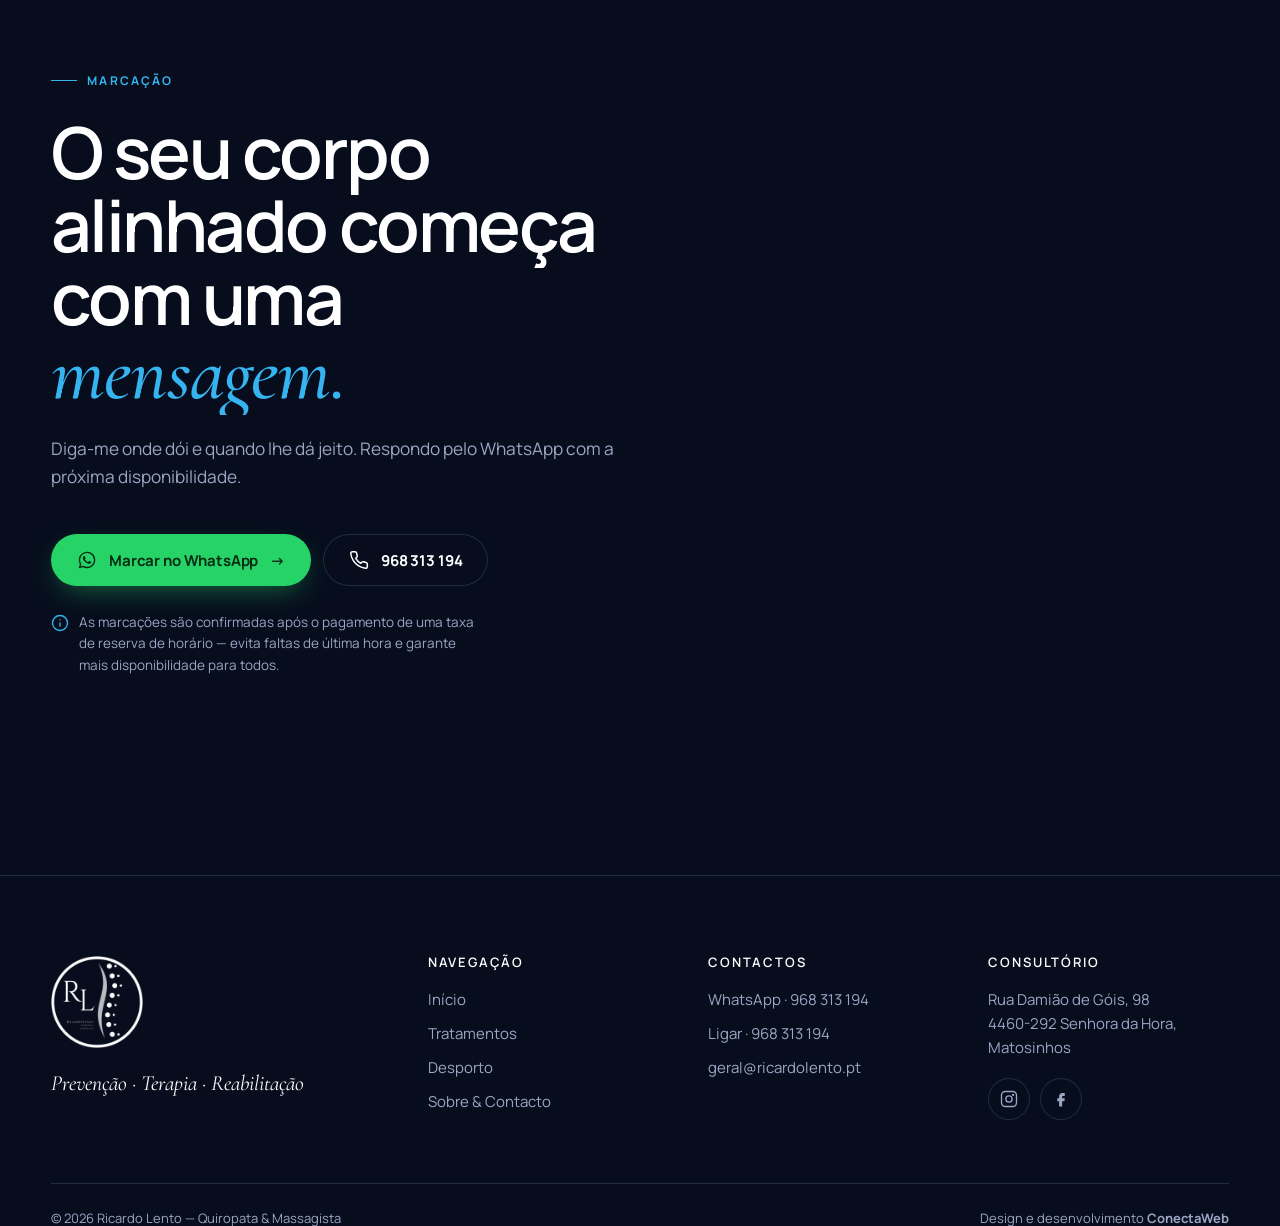
==== commit 2ceb9f1a: "Corrige cache de CSS/JS e afina etiquetas e espaçamento - CSS/JS com versão no URL (?v=hash) e cabeç" ====
--- a/site/index.html
+++ b/site/index.html
@@ -18,7 +18,7 @@
 <link rel="preconnect" href="https://fonts.googleapis.com">
 <link rel="preconnect" href="https://fonts.gstatic.com" crossorigin>
 <link href="https://fonts.googleapis.com/css2?family=Cormorant+Garamond:ital,wght@1,500;1,600&family=Manrope:wght@400;500;600;700;800&display=swap" rel="stylesheet">
-<link rel="stylesheet" href="assets/css/style.css">
+<link rel="stylesheet" href="assets/css/style.css?v=6855aaaf">
 <script type="importmap">{"imports":{"three":"./vendor/three/three.module.min.js","three/addons/":"./vendor/three/addons/"}}</script>
 <script type="application/ld+json">{"@context": "https://schema.org", "@type": ["LocalBusiness", "HealthAndBeautyBusiness"], "name": "Ricardo Lento — Quiropata & Massagista", "image": "https://ricardolento.pt/assets/brand/logo-rl-original.png", "telephone": "+351968313194", "email": "geral@ricardolento.pt", "url": "https://ricardolento.pt", "address": {"@type": "PostalAddress", "streetAddress": "Rua Damião de Góis, 98", "postalCode": "4460-292", "addressLocality": "Matosinhos", "addressRegion": "Porto", "addressCountry": "PT"}, "geo": {"@type": "GeoCoordinates", "latitude": 41.1887831, "longitude": -8.6662164}, "sameAs": ["https://www.instagram.com/ricardolentoqm/", "https://www.facebook.com/rl.quiropata/"], "hasMap": "https://maps.google.com/?cid=17417412413387027526"}</script>
 </head>
@@ -53,9 +53,9 @@
 <div class="bg-glow" aria-hidden="true"></div>
 <canvas class="stage-canvas" data-stage="home" aria-hidden="true"></canvas>
 <div class="hud-layer" aria-hidden="true">
-  <div class="hud left" data-hud="5"><span><b>C6</b>tensão cervical</span></div>
+  <div class="hud" data-hud="5"><span><b>C6</b>tensão cervical</span></div>
   <div class="hud" data-hud="11"><span><b>T5</b>rigidez dorsal</span></div>
-  <div class="hud left" data-hud="21"><span><b>L3</b>sobrecarga lombar</span></div>
+  <div class="hud" data-hud="21"><span><b>L3</b>sobrecarga lombar</span></div>
   <div class="hud left cyan" data-hud="3" data-hud-region="cervical"><span><b>C1–C7</b>zona cervical</span></div>
   <div class="hud left cyan" data-hud="12" data-hud-region="dorsal"><span><b>T1–T12</b>zona dorsal</span></div>
   <div class="hud left cyan" data-hud="21" data-hud-region="lombar"><span><b>L1–L5</b>zona lombar</span></div>
@@ -300,7 +300,7 @@
 <script src="vendor/gsap.min.js"></script>
 <script src="vendor/ScrollTrigger.min.js"></script>
 <script src="vendor/lenis.min.js"></script>
-<script src="assets/js/main.js"></script>
-<script type="module" src="assets/js/spine3d.js"></script>
+<script src="assets/js/main.js?v=db59f4dd"></script>
+<script type="module" src="assets/js/spine3d.js?v=1be27856"></script>
 </body>
 </html>
--- a/site/assets/css/style.css
+++ b/site/assets/css/style.css
@@ -236,16 +236,16 @@
   animation: pulse 1.6s infinite;
 }
 .hud span {
-  margin-left: 46px; padding: 7px 12px; border-radius: 999px;
+  margin-left: 72px; padding: 7px 12px; border-radius: 999px;
   background: rgba(7, 13, 29, 0.7); backdrop-filter: blur(8px); -webkit-backdrop-filter: blur(8px);
   box-shadow: inset 0 0 0 1px rgba(255, 106, 77, 0.45);
   position: relative;
 }
-.hud span::before { content: ''; position: absolute; right: 100%; top: 50%; width: 40px; height: 1px; background: rgba(255, 106, 77, 0.6); }
+.hud span::before { content: ''; position: absolute; right: 100%; top: 50%; width: 66px; height: 1px; background: rgba(255, 106, 77, 0.6); }
 .hud b { color: var(--warm); margin-right: 6px; }
 .hud.left { flex-direction: row-reverse; }
 .hud.left::before { margin-left: 0; margin-right: -5.5px; }
-.hud.left span { margin-left: 0; margin-right: 46px; }
+.hud.left span { margin-left: 0; margin-right: 72px; }
 .hud.left span::before { right: auto; left: 100%; }
 @keyframes pulse { 50% { box-shadow: 0 0 0 9px rgba(255, 106, 77, 0.08), 0 0 22px var(--warm); } }
 @media (max-width: 820px) { .hud-layer { display: none; } }
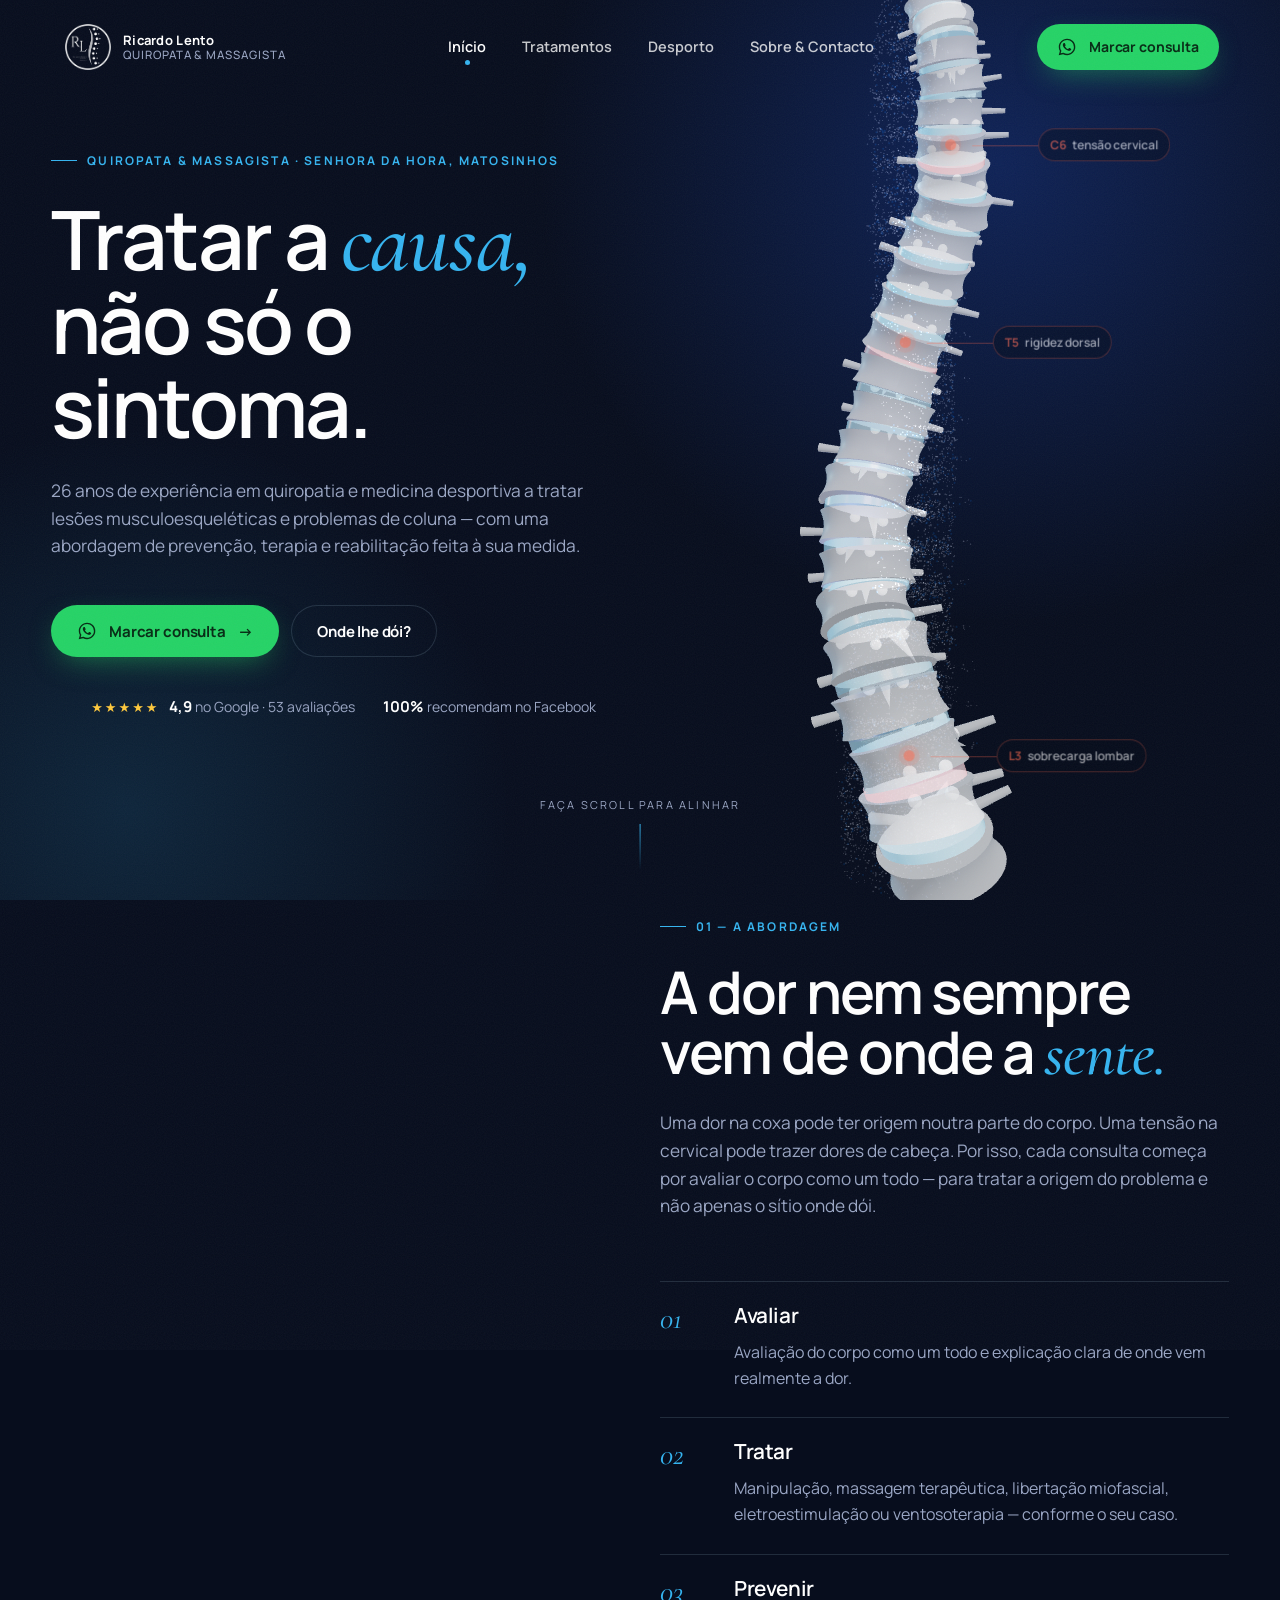
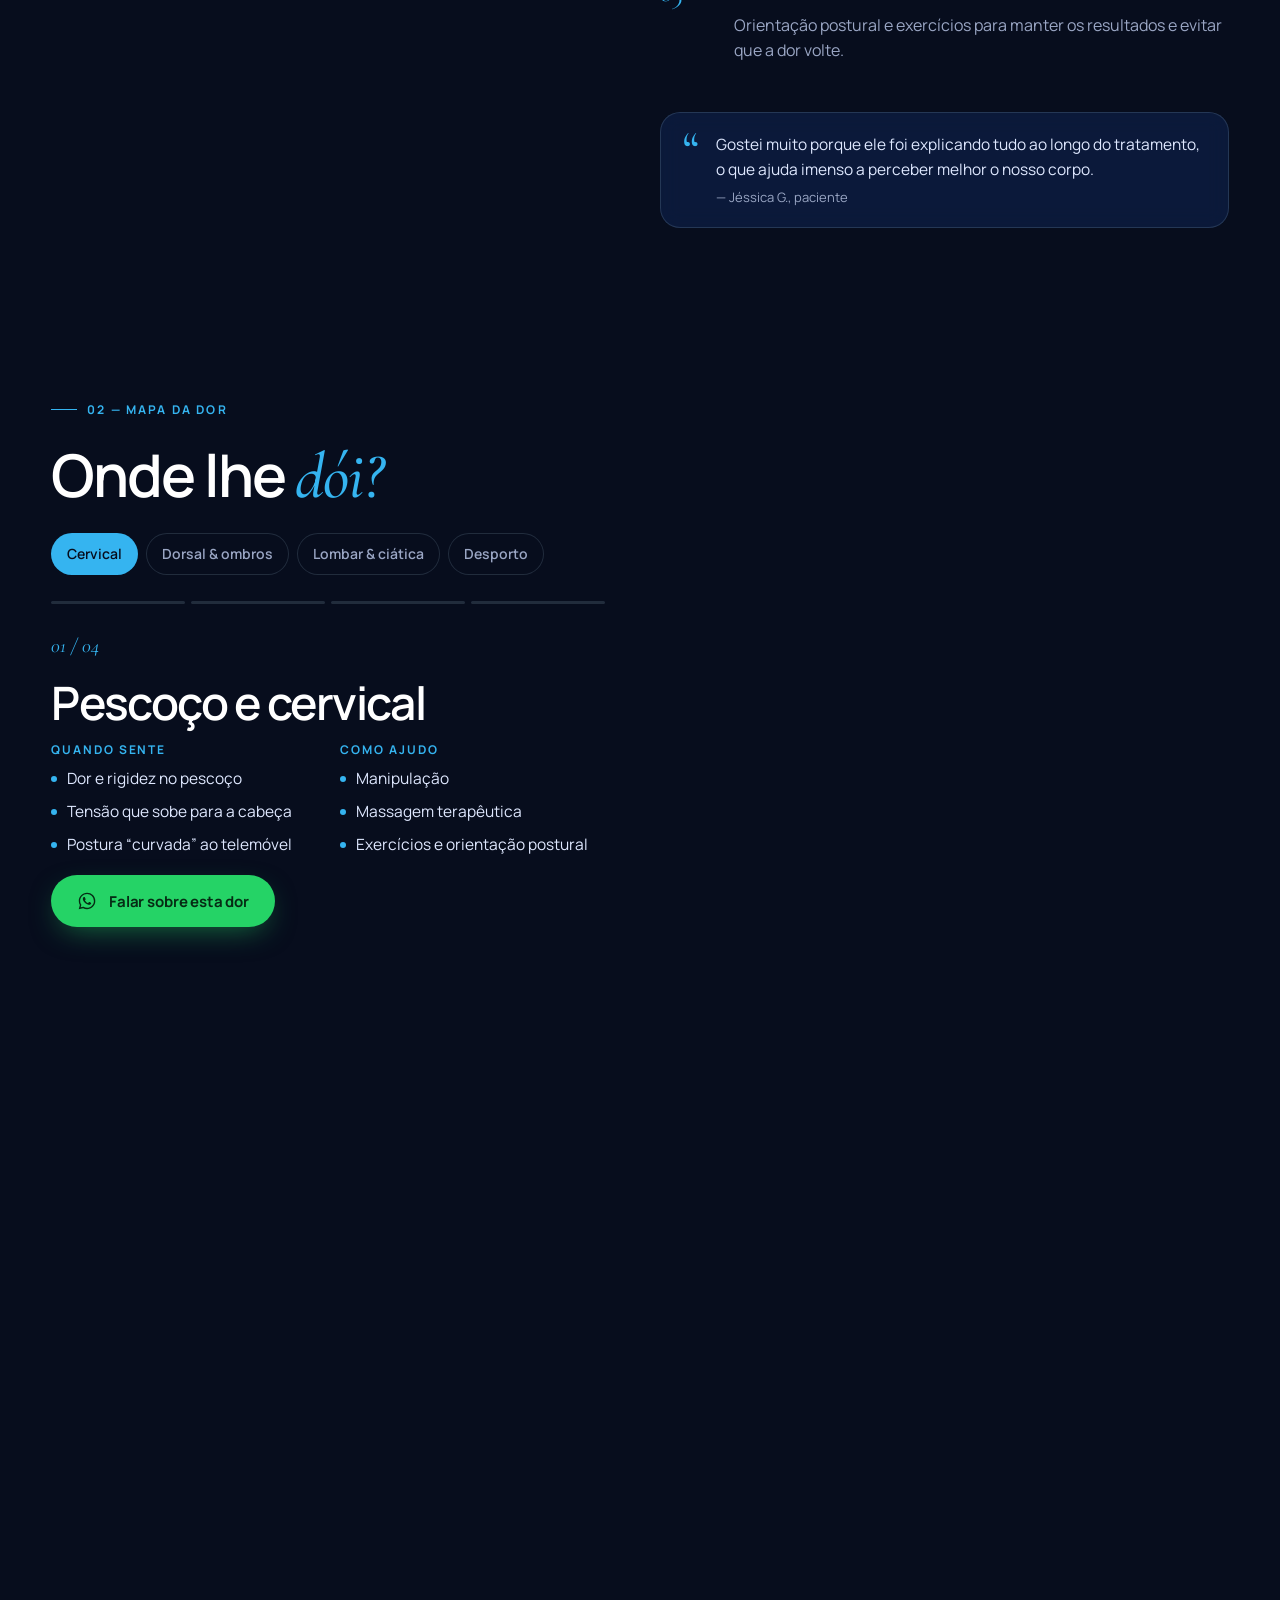
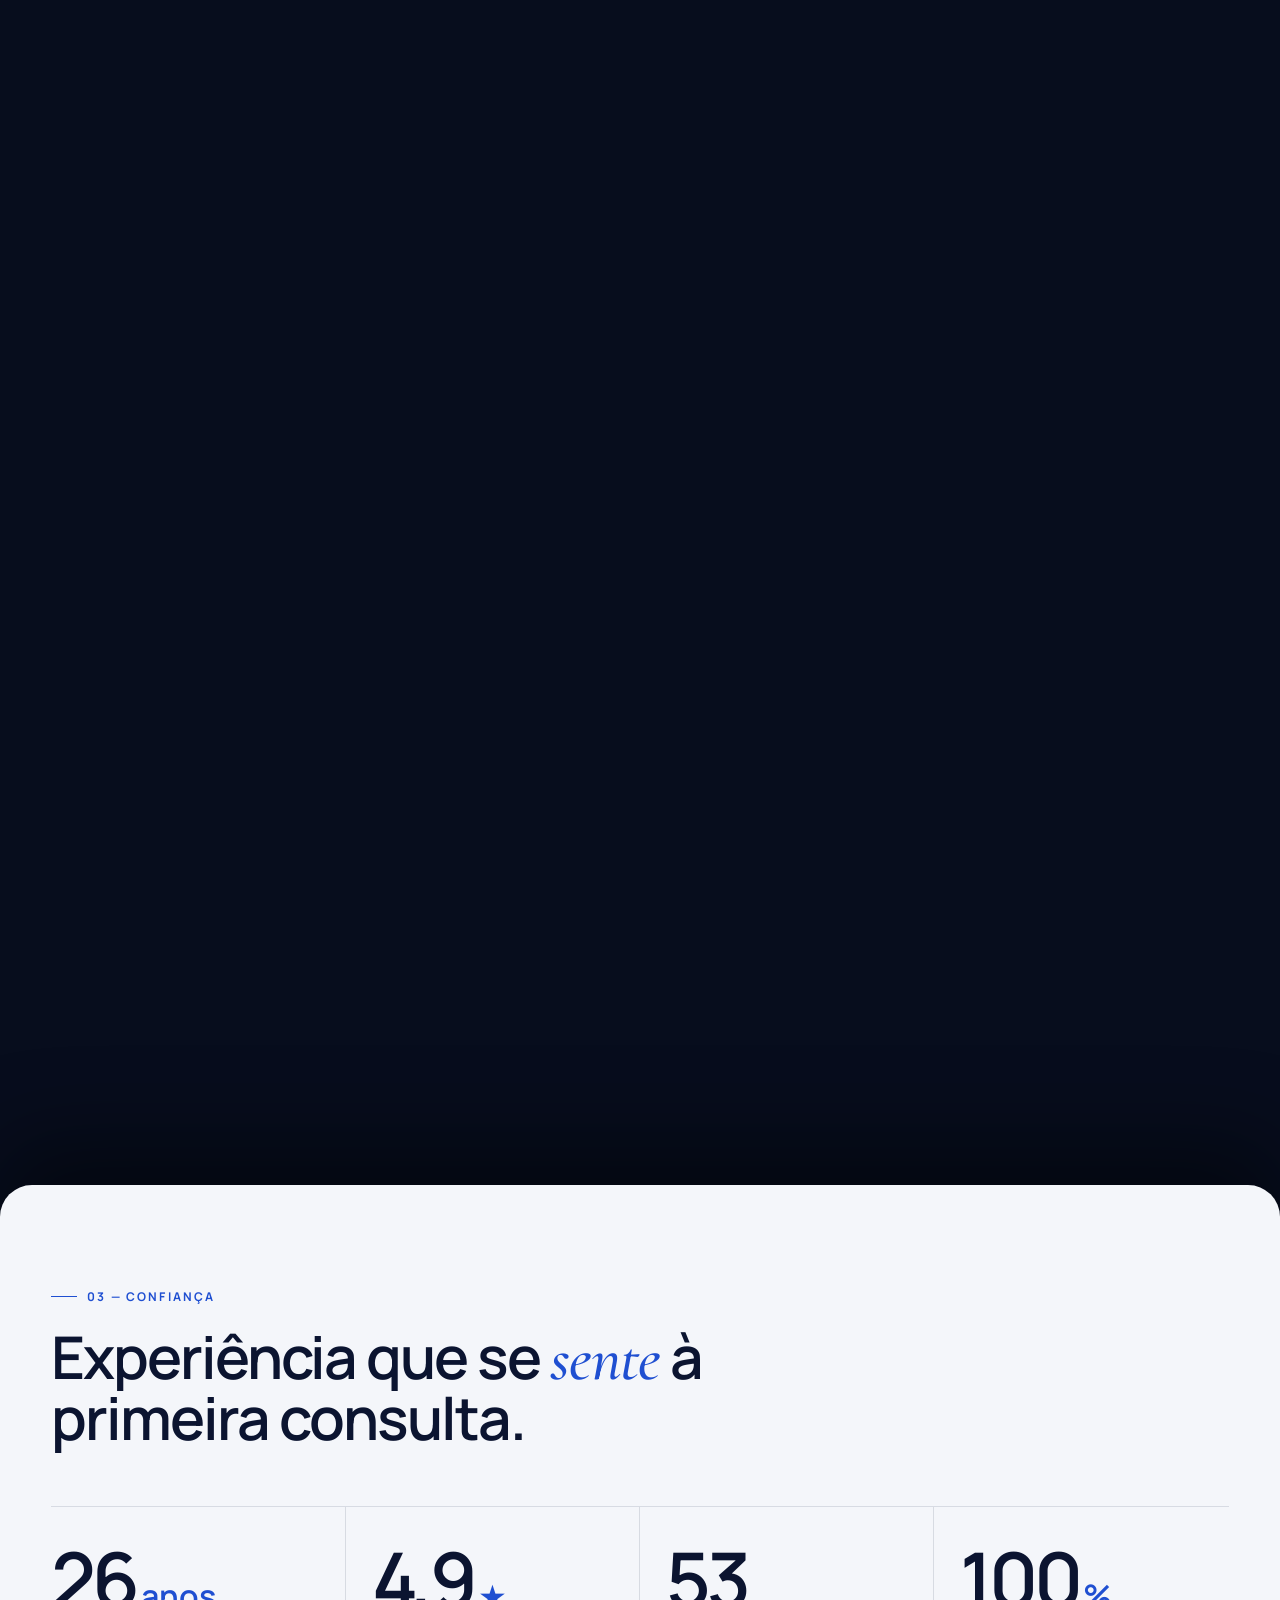
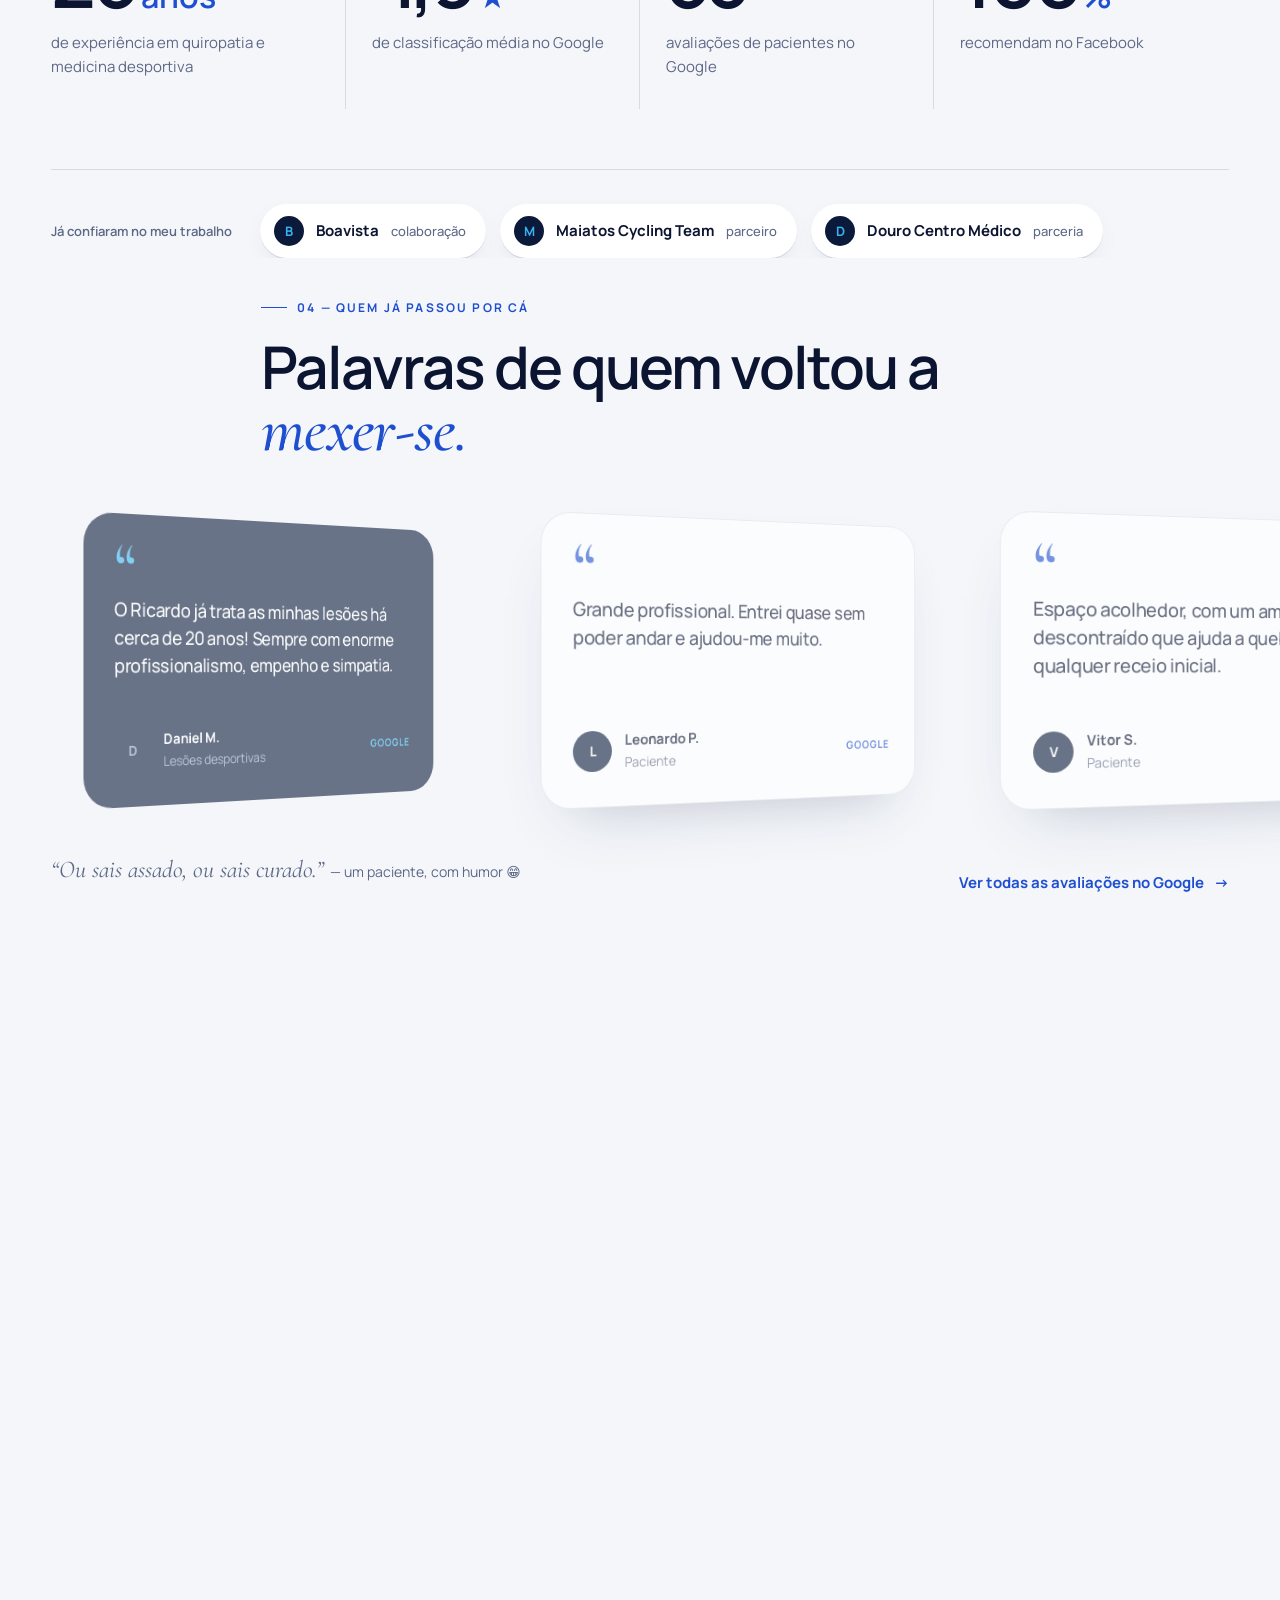
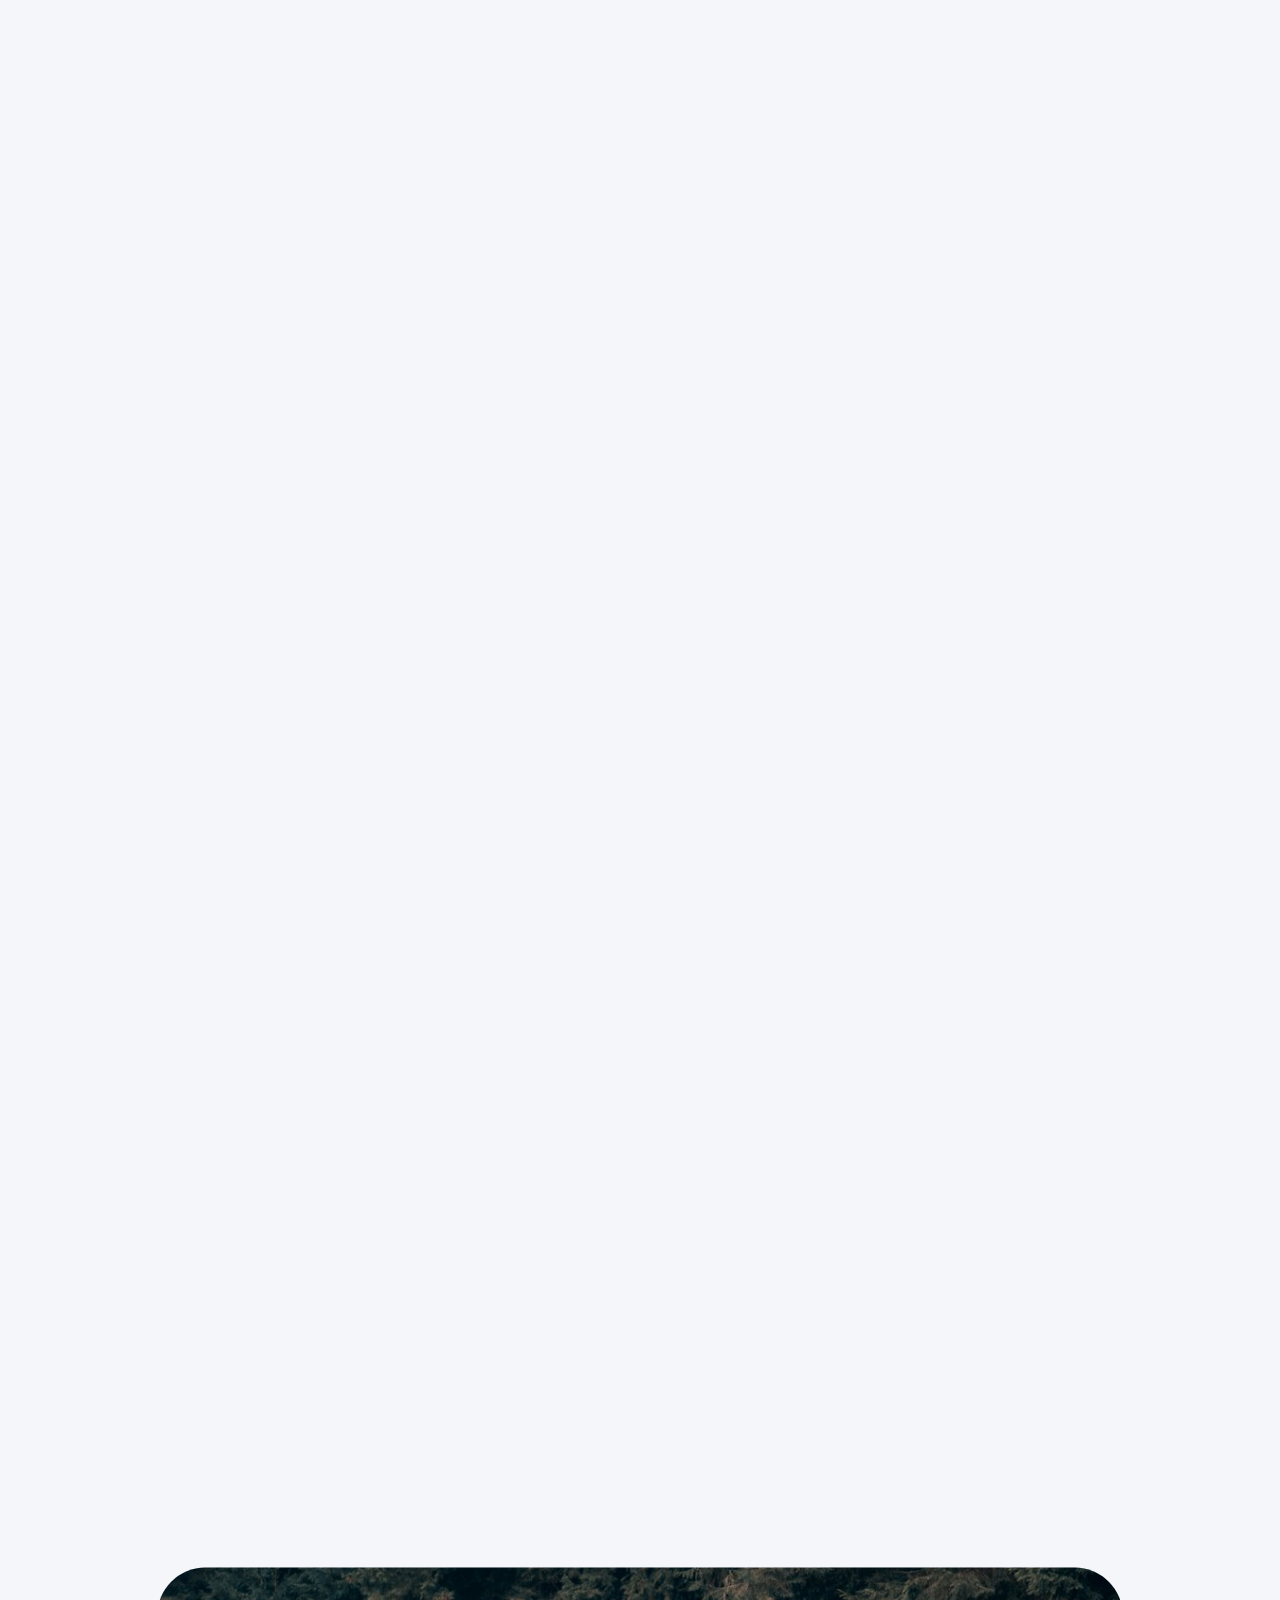
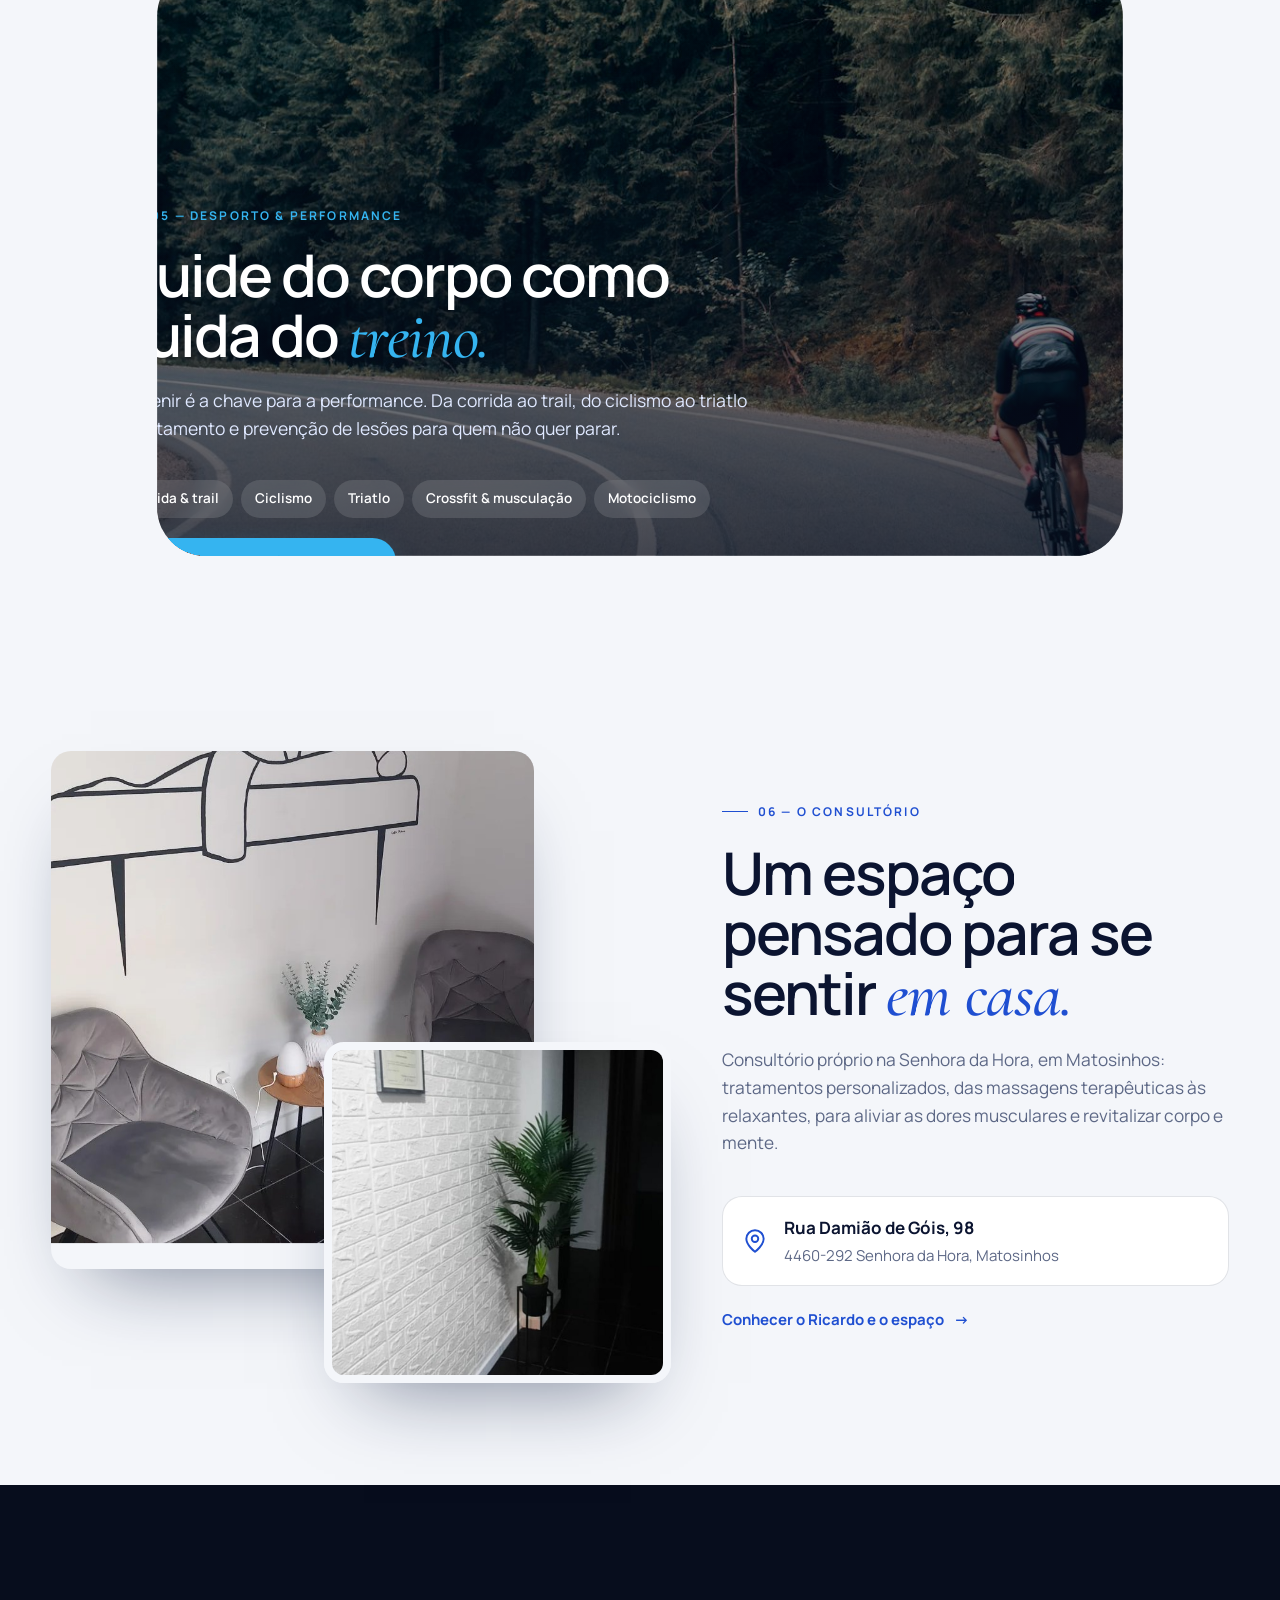
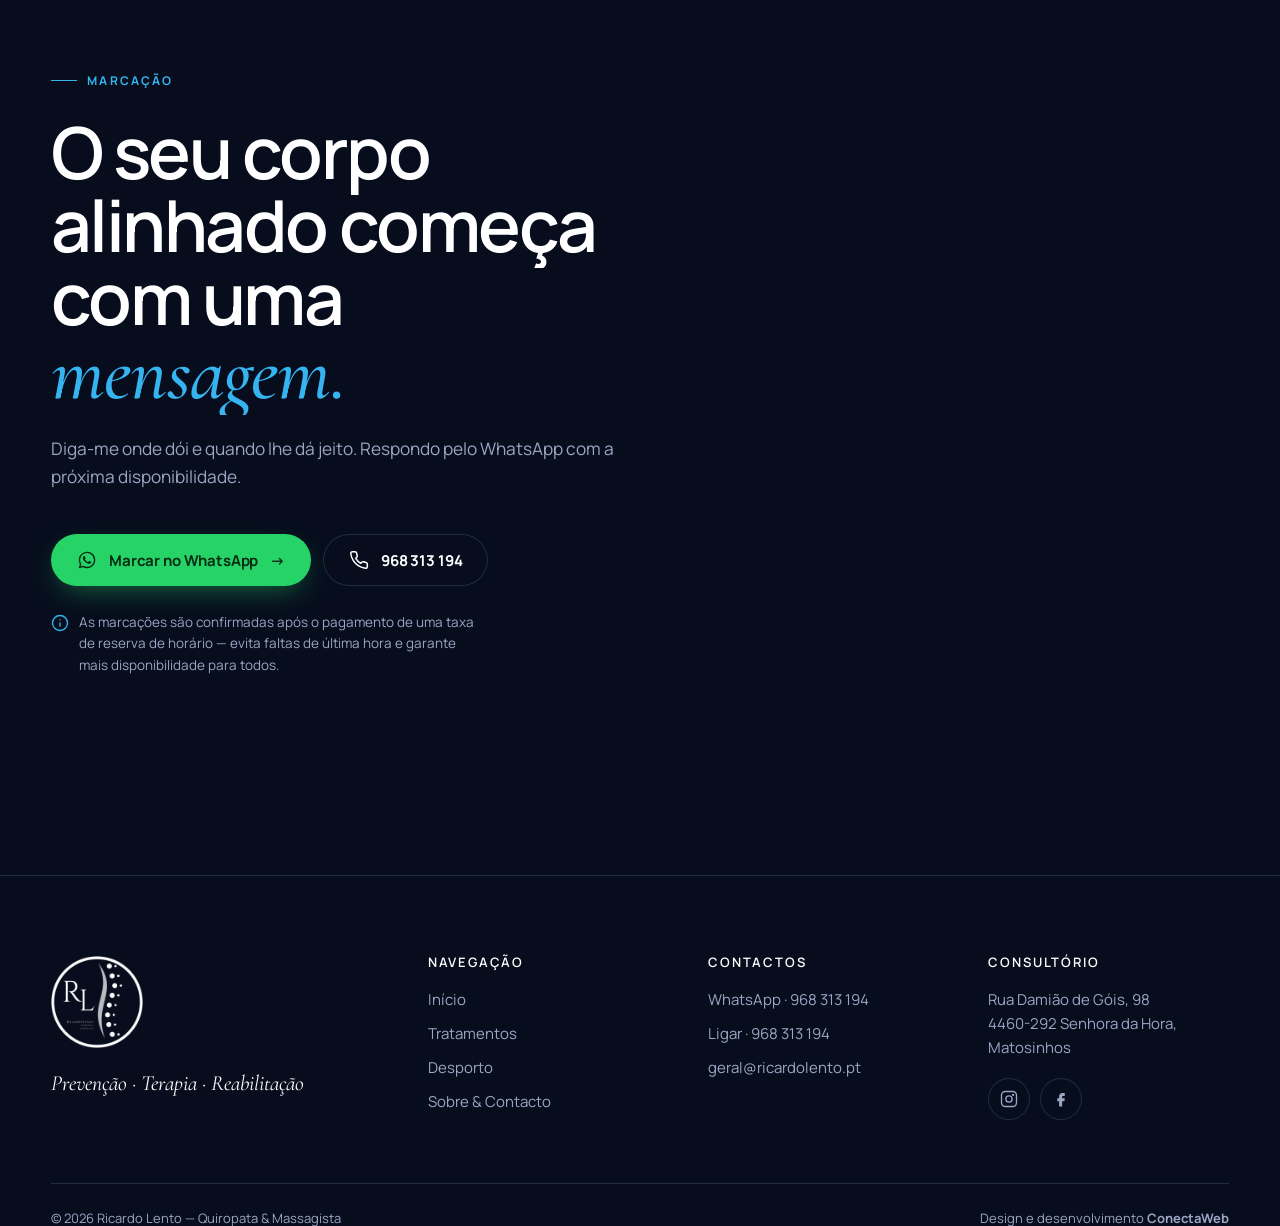
==== commit ab336789: "Ajustes mobile - 3D ajustado ao espaço real entre o header e o texto em todas as páginas - No início" ====
--- a/site/index.html
+++ b/site/index.html
@@ -18,7 +18,7 @@
 <link rel="preconnect" href="https://fonts.googleapis.com">
 <link rel="preconnect" href="https://fonts.gstatic.com" crossorigin>
 <link href="https://fonts.googleapis.com/css2?family=Cormorant+Garamond:ital,wght@1,500;1,600&family=Manrope:wght@400;500;600;700;800&display=swap" rel="stylesheet">
-<link rel="stylesheet" href="assets/css/style.css?v=6855aaaf">
+<link rel="stylesheet" href="assets/css/style.css?v=e8e0b7f5">
 <script type="importmap">{"imports":{"three":"./vendor/three/three.module.min.js","three/addons/":"./vendor/three/addons/"}}</script>
 <script type="application/ld+json">{"@context": "https://schema.org", "@type": ["LocalBusiness", "HealthAndBeautyBusiness"], "name": "Ricardo Lento — Quiropata & Massagista", "image": "https://ricardolento.pt/assets/brand/logo-rl-original.png", "telephone": "+351968313194", "email": "geral@ricardolento.pt", "url": "https://ricardolento.pt", "address": {"@type": "PostalAddress", "streetAddress": "Rua Damião de Góis, 98", "postalCode": "4460-292", "addressLocality": "Matosinhos", "addressRegion": "Porto", "addressCountry": "PT"}, "geo": {"@type": "GeoCoordinates", "latitude": 41.1887831, "longitude": -8.6662164}, "sameAs": ["https://www.instagram.com/ricardolentoqm/", "https://www.facebook.com/rl.quiropata/"], "hasMap": "https://maps.google.com/?cid=17417412413387027526"}</script>
 </head>
@@ -43,22 +43,22 @@
   </div>
 </header>
 <div class="mobile-menu" aria-label="Menu">
-<a class="big" href="index.html">Início</a>
-<a class="big" href="tratamentos.html">Tratamentos</a>
-<a class="big" href="desporto.html">Desporto</a>
-<a class="big" href="sobre.html">Sobre &amp; <em>Contacto</em></a>
+<a class="big" href="index.html" aria-current="page"><span>01</span>Início</a>
+<a class="big" href="tratamentos.html"><span>02</span>Tratamentos</a>
+<a class="big" href="desporto.html"><span>03</span>Desporto</a>
+<a class="big" href="sobre.html"><span>04</span>Sobre &amp; Contacto</a>
   <a class="btn btn--wa" href="https://wa.me/351968313194?text=Ol%C3%A1%20Ricardo%21%20Gostaria%20de%20marcar%20uma%20consulta.%20Qual%20a%20pr%C3%B3xima%20disponibilidade%3F" target="_blank" rel="noopener"><svg viewBox="0 0 24 24" fill="currentColor" aria-hidden="true"><path d="M12.04 2C6.58 2 2.13 6.45 2.13 11.91c0 1.75.46 3.45 1.32 4.95L2.05 22l5.25-1.38a9.9 9.9 0 0 0 4.74 1.21h.01c5.46 0 9.91-4.45 9.91-9.91 0-2.65-1.03-5.14-2.9-7.01A9.84 9.84 0 0 0 12.04 2Zm0 18.15h-.01a8.2 8.2 0 0 1-4.19-1.15l-.3-.18-3.11.82.83-3.04-.2-.31a8.2 8.2 0 0 1-1.26-4.38c0-4.54 3.7-8.23 8.24-8.23 2.2 0 4.27.86 5.82 2.42a8.17 8.17 0 0 1 2.41 5.82c0 4.54-3.7 8.23-8.23 8.23Zm4.52-6.16c-.25-.12-1.47-.72-1.69-.81-.23-.08-.39-.12-.56.13-.16.25-.64.81-.79.97-.14.17-.29.19-.54.06-.25-.12-1.05-.39-1.99-1.23-.74-.66-1.23-1.47-1.38-1.72-.14-.25-.02-.38.11-.51.11-.11.25-.29.37-.43.13-.15.17-.25.25-.42.08-.17.04-.31-.02-.43-.06-.13-.56-1.35-.77-1.85-.2-.48-.41-.42-.56-.43h-.48c-.17 0-.43.06-.66.31-.22.25-.86.85-.86 2.07 0 1.22.89 2.4 1.01 2.56.12.17 1.75 2.67 4.23 3.74.59.26 1.05.41 1.41.52.59.19 1.13.16 1.56.1.48-.07 1.47-.6 1.67-1.18.21-.58.21-1.07.14-1.18-.06-.1-.22-.16-.47-.29Z"/></svg> Marcar no WhatsApp</a>
   <div class="mm-foot">Rua Damião de Góis, 98 · Senhora da Hora, Matosinhos<br><a href="tel:+351968313194">968 313 194</a></div>
 </div>
 <div class="bg-glow" aria-hidden="true"></div>
 <canvas class="stage-canvas" data-stage="home" aria-hidden="true"></canvas>
 <div class="hud-layer" aria-hidden="true">
-  <div class="hud" data-hud="5"><span><b>C6</b>tensão cervical</span></div>
-  <div class="hud" data-hud="11"><span><b>T5</b>rigidez dorsal</span></div>
-  <div class="hud" data-hud="21"><span><b>L3</b>sobrecarga lombar</span></div>
-  <div class="hud left cyan" data-hud="3" data-hud-region="cervical"><span><b>C1–C7</b>zona cervical</span></div>
-  <div class="hud left cyan" data-hud="12" data-hud-region="dorsal"><span><b>T1–T12</b>zona dorsal</span></div>
-  <div class="hud left cyan" data-hud="21" data-hud-region="lombar"><span><b>L1–L5</b>zona lombar</span></div>
+  <div class="hud" data-hud="5" data-m="right"><span><b>C6</b>tensão cervical</span></div>
+  <div class="hud" data-hud="11" data-m="left"><span><b>T5</b>rigidez dorsal</span></div>
+  <div class="hud" data-hud="21" data-m="right"><span><b>L3</b>sobrecarga lombar</span></div>
+  <div class="hud left cyan" data-hud="3" data-hud-region="cervical" data-m="right"><span><b>C1–C7</b>zona cervical</span></div>
+  <div class="hud left cyan" data-hud="12" data-hud-region="dorsal" data-m="right"><span><b>T1–T12</b>zona dorsal</span></div>
+  <div class="hud left cyan" data-hud="21" data-hud-region="lombar" data-m="right"><span><b>L1–L5</b>zona lombar</span></div>
 </div>
 
 <main>
@@ -301,6 +301,6 @@
 <script src="vendor/ScrollTrigger.min.js"></script>
 <script src="vendor/lenis.min.js"></script>
 <script src="assets/js/main.js?v=db59f4dd"></script>
-<script type="module" src="assets/js/spine3d.js?v=1be27856"></script>
+<script type="module" src="assets/js/spine3d.js?v=108863fb"></script>
 </body>
 </html>
--- a/site/assets/css/style.css
+++ b/site/assets/css/style.css
@@ -248,7 +248,7 @@
 .hud.left span { margin-left: 0; margin-right: 72px; }
 .hud.left span::before { right: auto; left: 100%; }
 @keyframes pulse { 50% { box-shadow: 0 0 0 9px rgba(255, 106, 77, 0.08), 0 0 22px var(--warm); } }
-@media (max-width: 820px) { .hud-layer { display: none; } }
+
 
 /* ------------------------------------------------------------------ alinhar */
 .align-sec { min-height: 105vh; display: flex; align-items: center; }
@@ -594,7 +594,7 @@
   body { font-size: 16px; }
   .hero { align-items: flex-end; padding: 0 0 110px; }
   .hero-grid, .align-grid, .map-grid, .cta-grid { grid-template-columns: 1fr; }
-  .hero-copy { padding-top: 46vh; }
+  .hero-copy { padding-top: 54svh; }
   .hero-copy h1 { font-size: clamp(2.4rem, 11vw, 3.4rem); }
   .scroll-cue { display: none; }
   .align-sec { min-height: auto; padding: 50vh 0 90px; }
@@ -616,7 +616,7 @@
   .tx-item { opacity: 1; }
   .tx-item .tx-img { display: block; }
   .page-hero { align-items: flex-end; padding: 0 0 80px; min-height: 100svh; }
-  .page-hero .hero-copy { padding-top: 48vh; }
+  .page-hero .hero-copy { padding-top: 52svh; }
   .injuries { grid-template-columns: 1fr; }
   .values { grid-template-columns: 1fr; }
   .gallery { grid-template-columns: 1fr; }
@@ -678,3 +678,55 @@
   .hero { padding-bottom: 110px; }
   .reviews-track { padding-right: var(--gut); }
 }
+
+/* ---- ajustes v3 · telemóvel ----------------------------------------------- */
+@media (max-width: 820px) {
+  /* etiquetas da coluna, versão compacta */
+  .hud { font-size: 11px; gap: 6px; }
+  .hud::before { width: 9px; height: 9px; margin-left: -4.5px; }
+  .hud.left::before { margin-right: -4.5px; }
+  .hud span { margin-left: 30px; padding: 5px 9px; }
+  .hud span::before { width: 26px; }
+  .hud.left span { margin-right: 30px; }
+  .hud.cyan span { font-size: 11px; padding: 5px 9px; }
+
+  /* menu: painel compacto por baixo do header */
+  .mobile-menu {
+    inset: 84px 12px auto 12px; height: auto; max-height: calc(100svh - 100px); overflow-y: auto;
+    justify-content: flex-start; padding: 8px 18px 20px; border-radius: 24px;
+    background: rgba(7, 13, 29, 0.97); backdrop-filter: blur(18px); -webkit-backdrop-filter: blur(18px);
+    box-shadow: inset 0 0 0 1px var(--line-d), 0 30px 60px -20px rgba(0, 0, 0, 0.7);
+    clip-path: inset(0 0 100% 0 round 24px); transition: clip-path 0.55s var(--ease);
+  }
+  .menu-open .mobile-menu { clip-path: inset(0 0 0 0 round 24px); }
+  body.menu-open::before { content: ''; position: fixed; inset: 0; z-index: 44; background: rgba(3, 6, 15, 0.55); }
+  .mobile-menu a.big {
+    display: flex; align-items: center; gap: 14px; padding: 15px 2px; border-bottom: 1px solid var(--line-d);
+    font-size: 1.2rem; font-weight: 600; letter-spacing: -0.02em; line-height: 1.2;
+  }
+  .mobile-menu a.big span { font-family: var(--f-serif); font-style: italic; font-size: 15px; color: var(--muted-d); width: 22px; }
+  .mobile-menu a.big::after { content: '→'; margin-left: auto; color: var(--muted-d); transition: transform 0.3s var(--ease); }
+  .mobile-menu a.big[aria-current='page'] { color: var(--sky); }
+  .mobile-menu a.big[aria-current='page']::after { color: var(--sky); }
+  .mobile-menu .btn { margin-top: 18px; width: 100%; justify-content: center; }
+  .mobile-menu .mm-foot { margin-top: 14px; font-size: 13px; line-height: 1.5; text-align: center; }
+}
+
+/* mapa da dor no telemóvel: painel compacto, coluna visível em cima */
+@media (max-width: 820px) {
+  .map-sticky { padding-bottom: 84px; }
+  .map-ui { gap: 10px; padding: 16px 16px 18px; }
+  .map-tabs { flex-wrap: nowrap; overflow-x: auto; scrollbar-width: none; margin: 0 -4px; padding: 0 4px; }
+  .map-tabs::-webkit-scrollbar { display: none; }
+  .map-tabs button { flex: none; padding: 7px 12px; font-size: 12.5px; }
+  .map-panels { min-height: 178px; }
+  .map-panel { gap: 10px; }
+  .map-panel .count { display: none; }
+  .map-panel h3 { font-size: 1.45rem; }
+  .map-cols { grid-template-columns: 1fr; gap: 0; }
+  .map-cols > div:last-child { display: none; }
+  .map-cols h4 { margin-bottom: 6px; font-size: 11px; }
+  .map-cols ul { font-size: 13.5px; gap: 2px; }
+  .map-panel .btn { padding: 11px 16px; font-size: 13.5px; }
+  .map-panel .link-arrow { font-size: 13px; }
+}
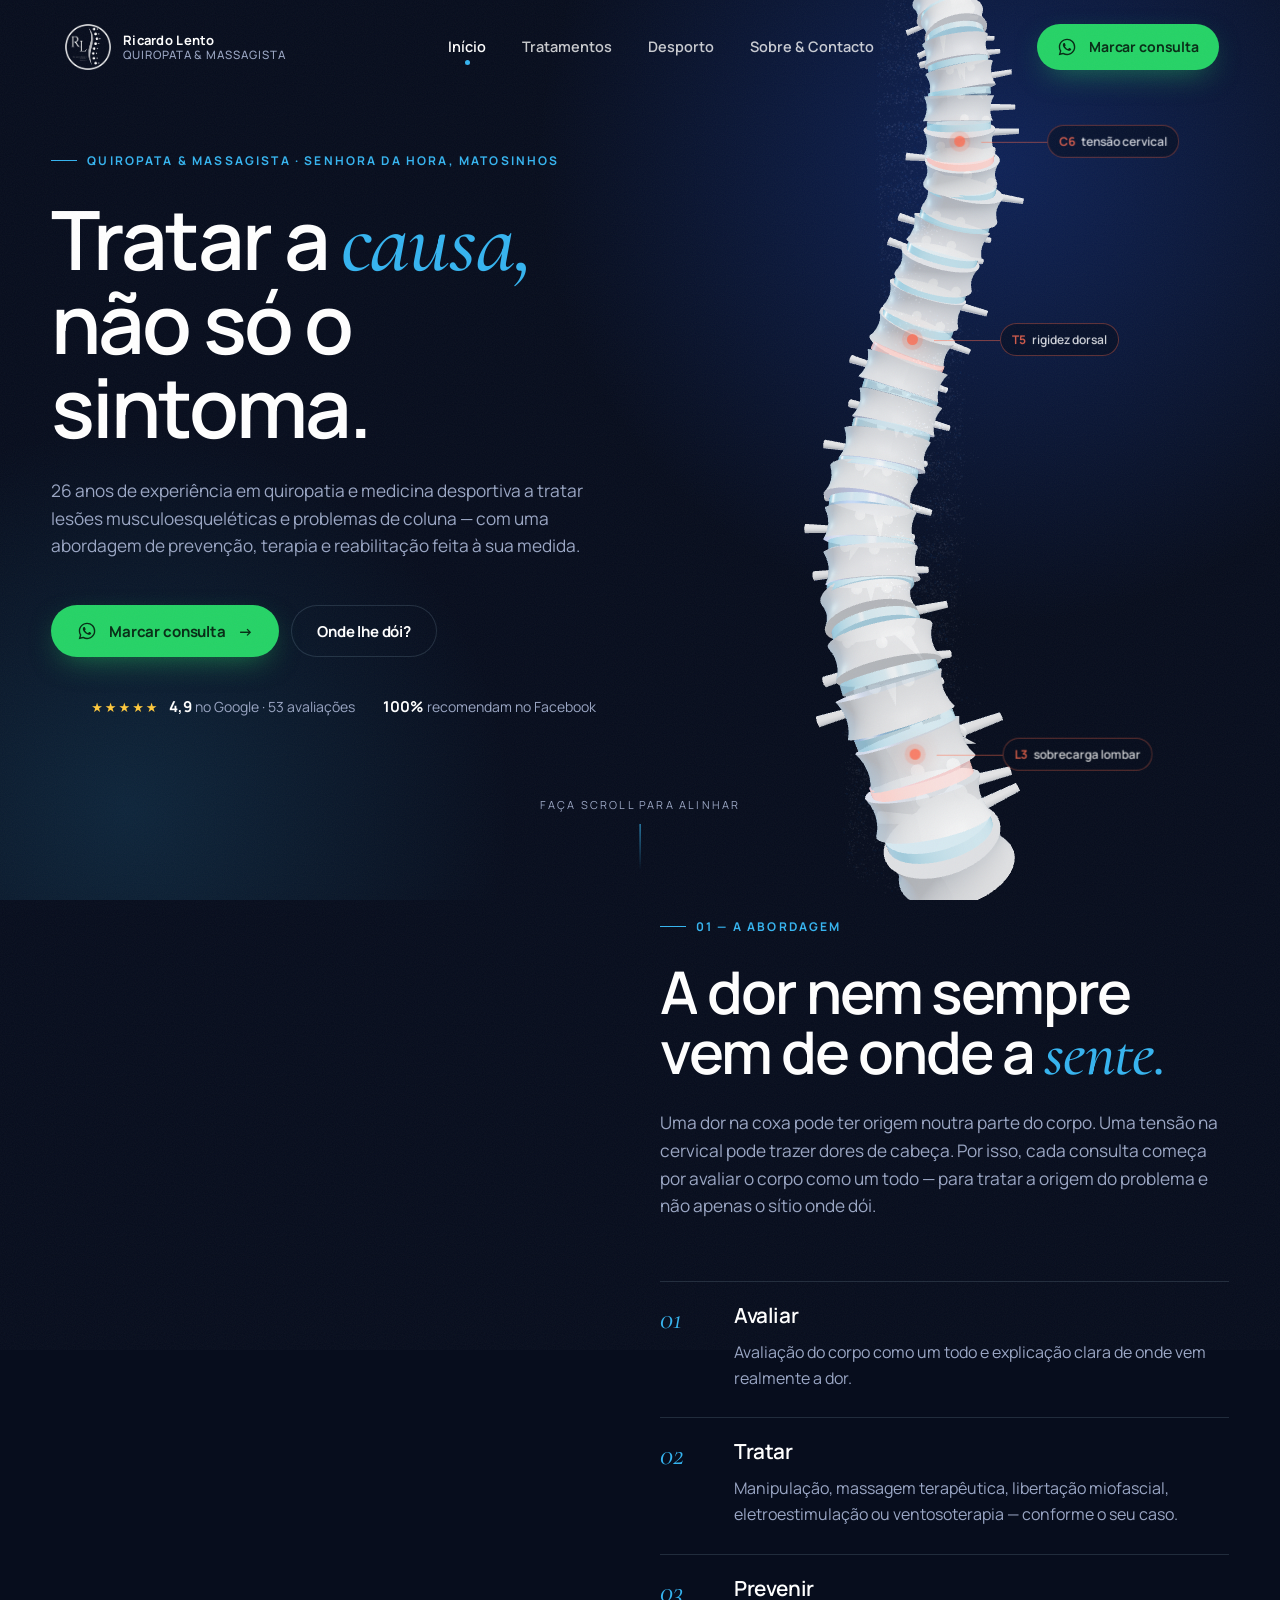
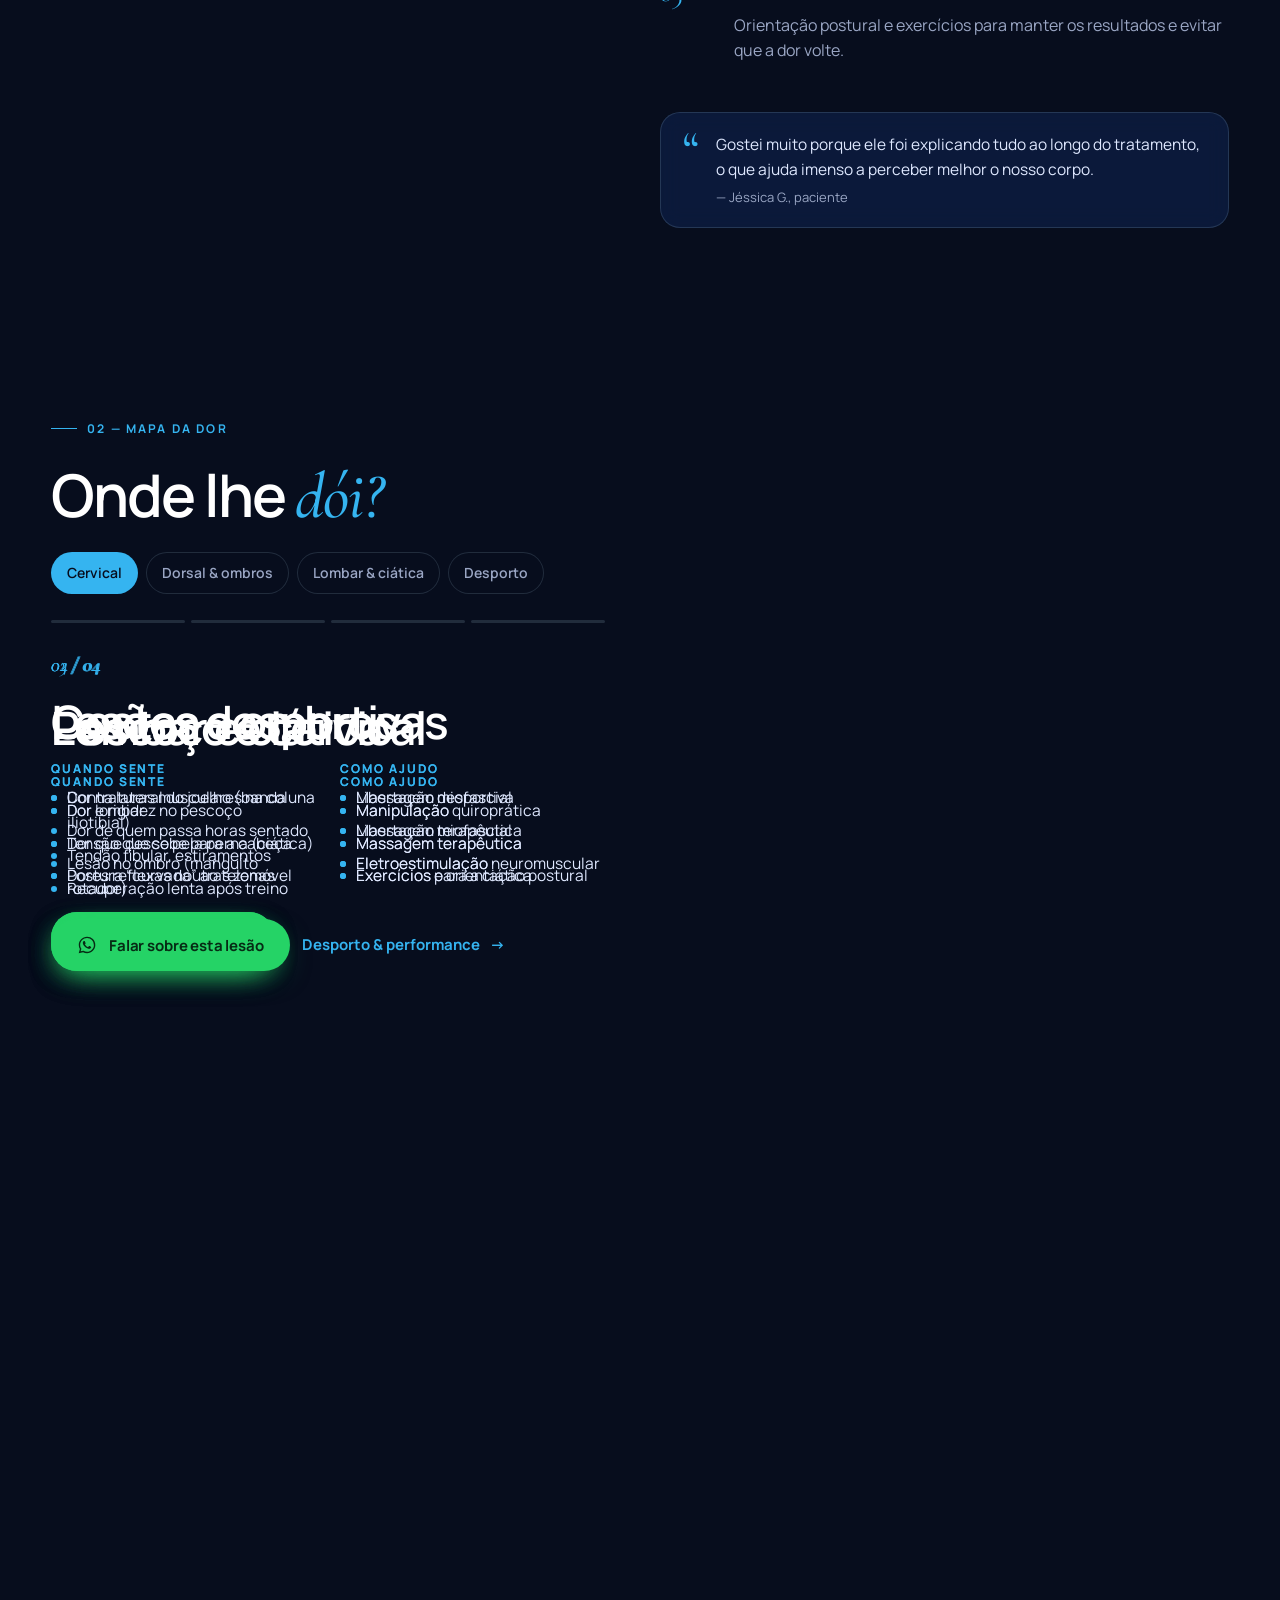
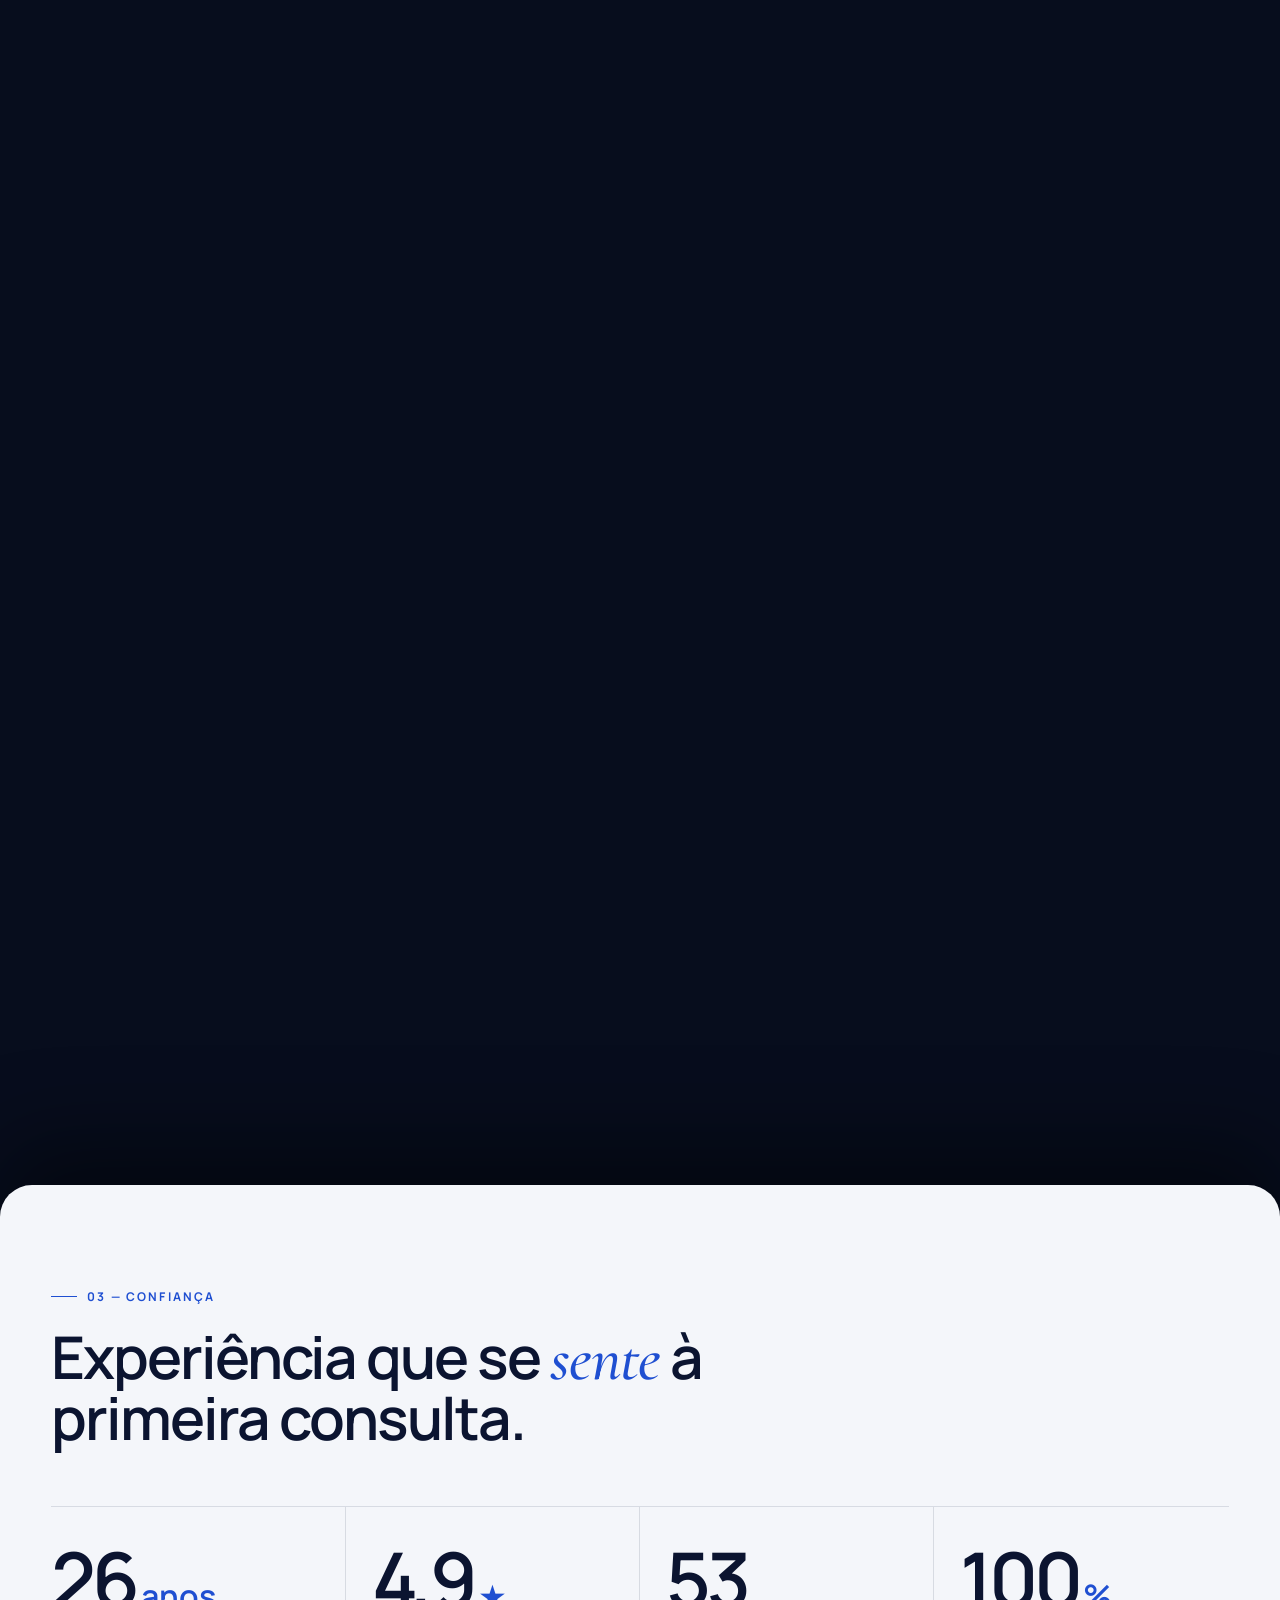
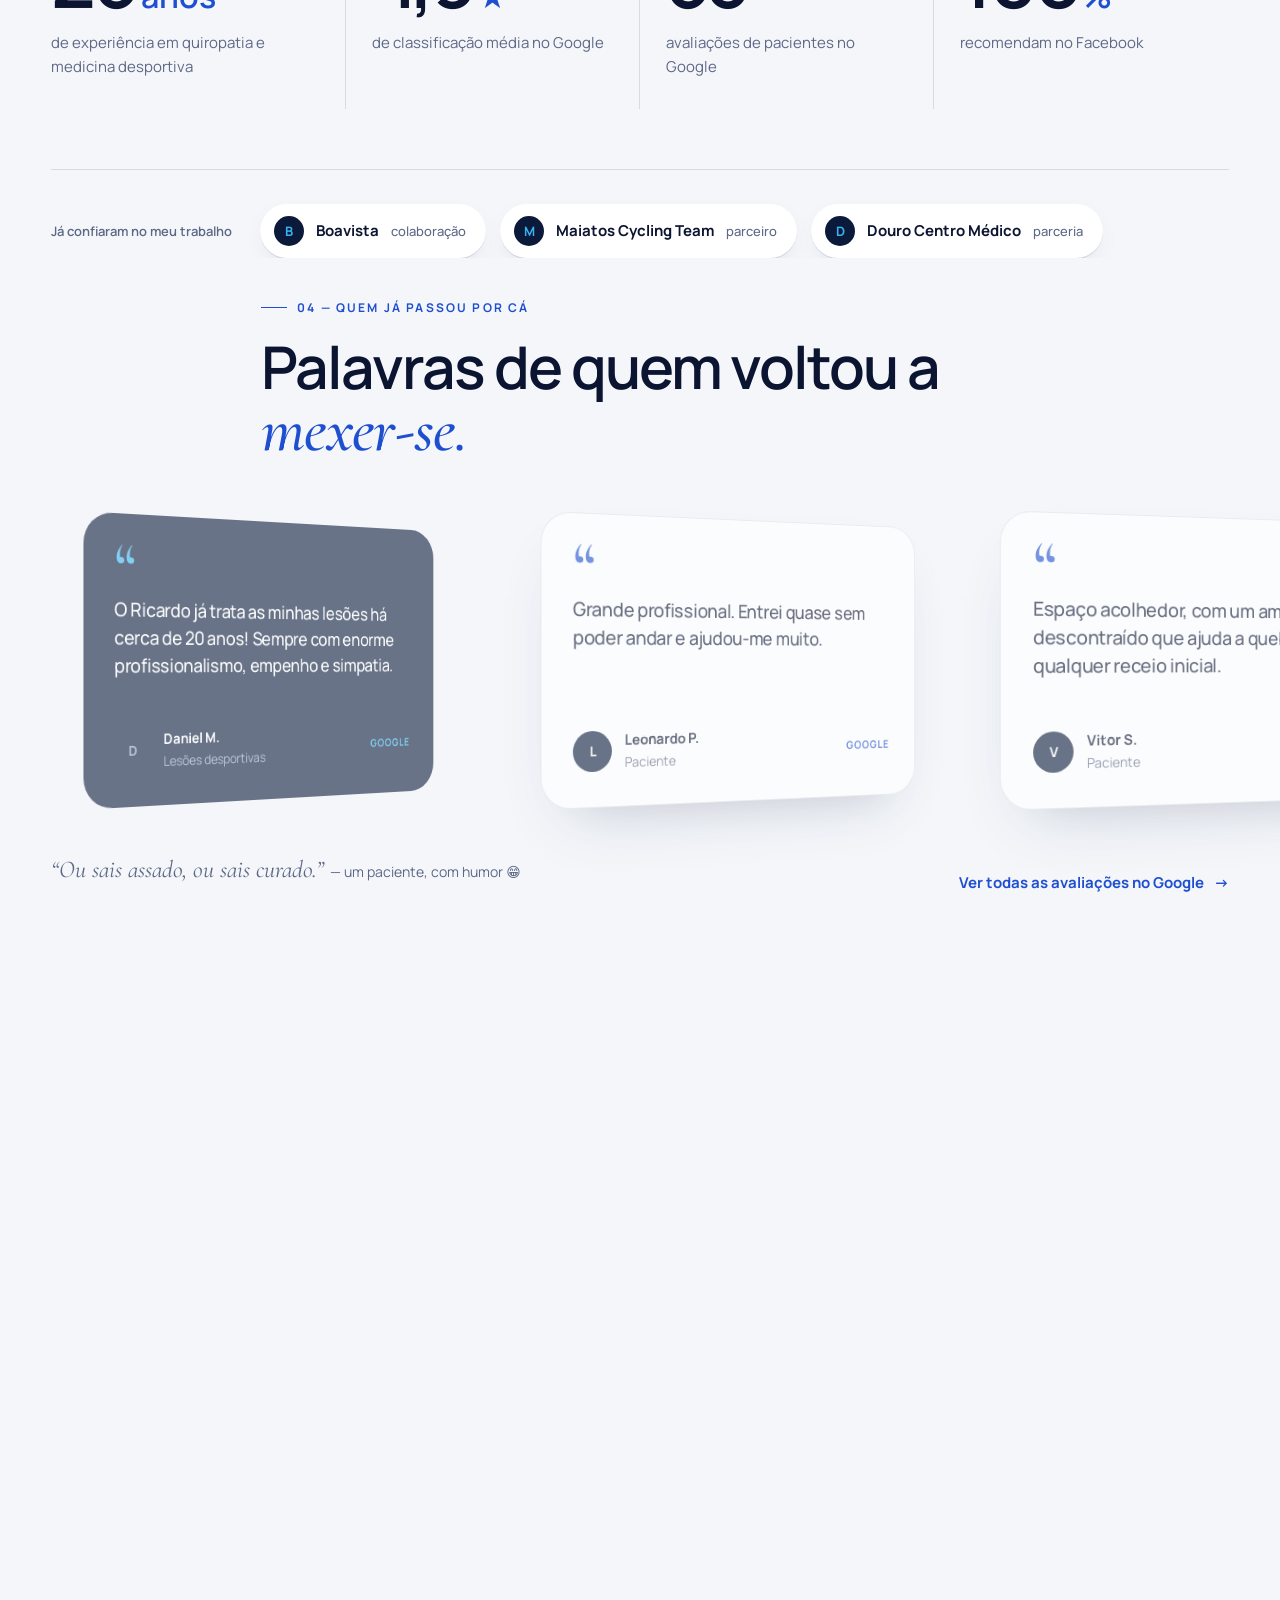
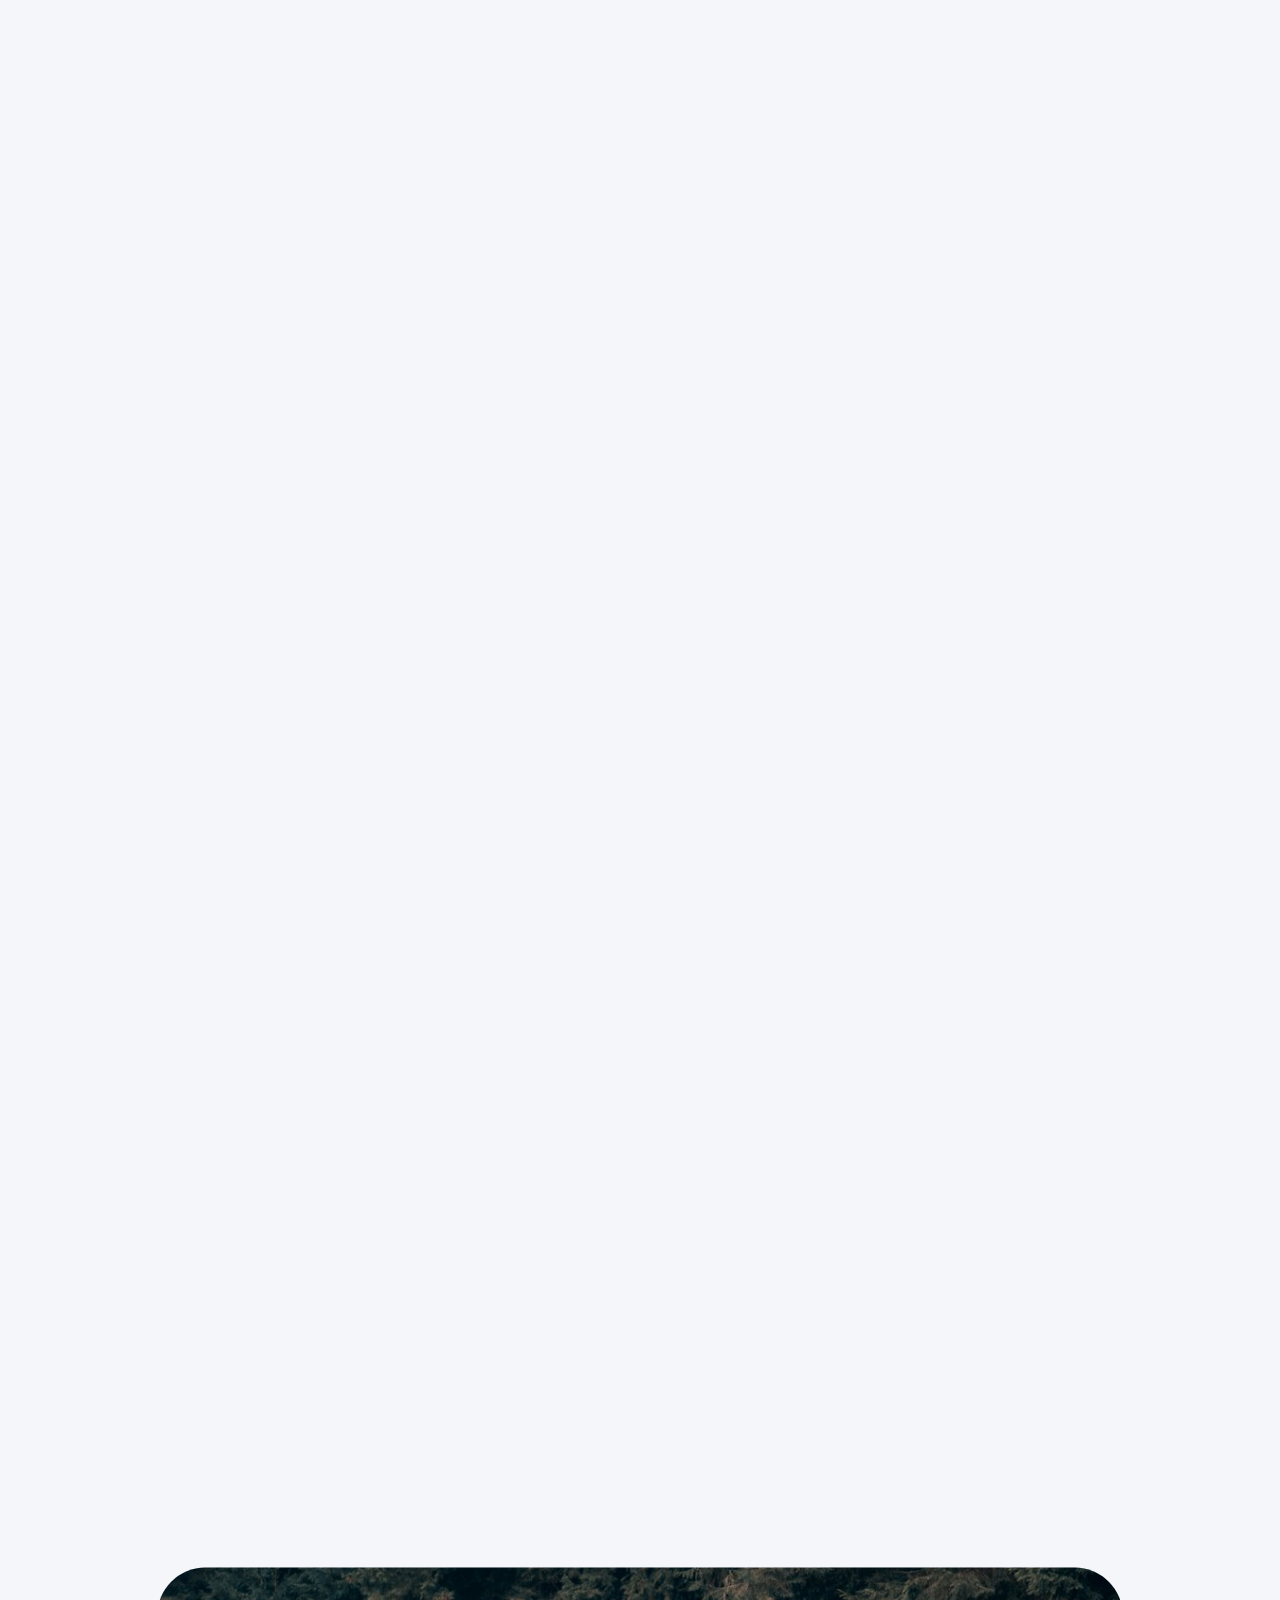
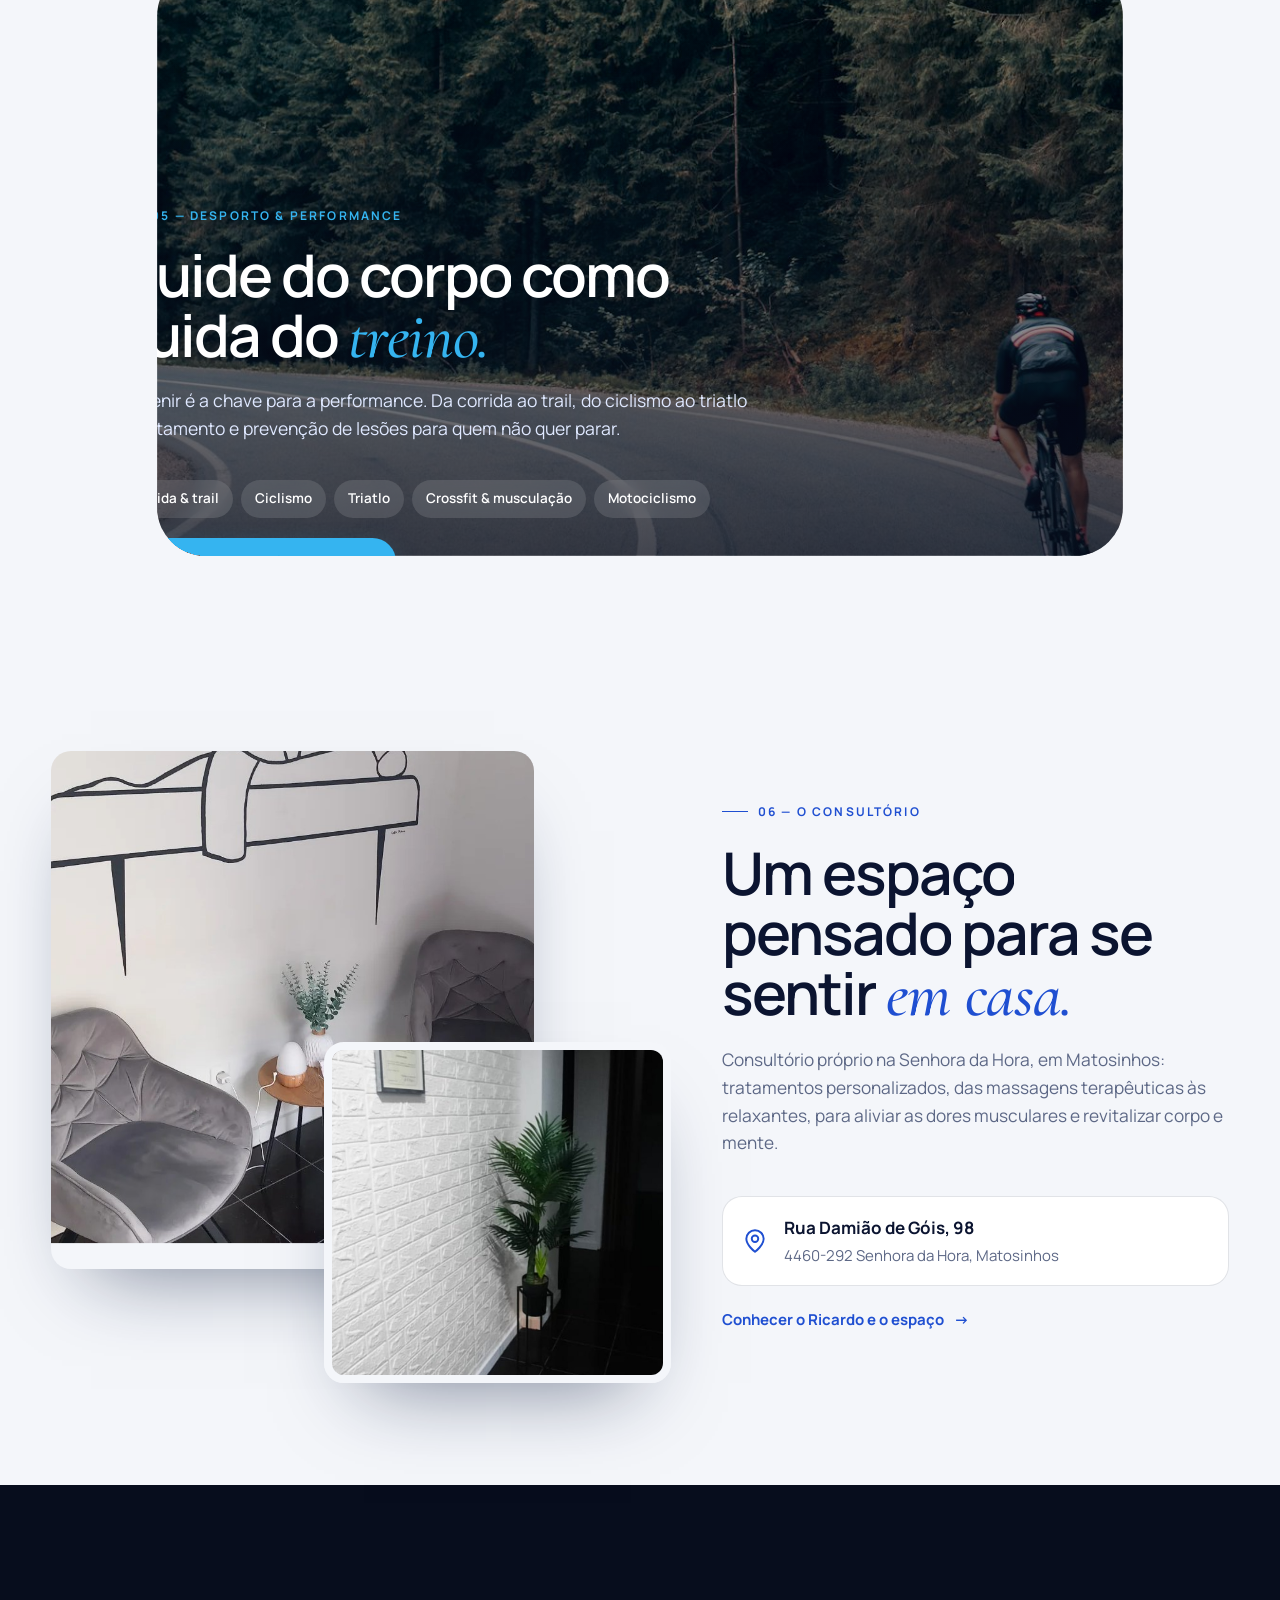
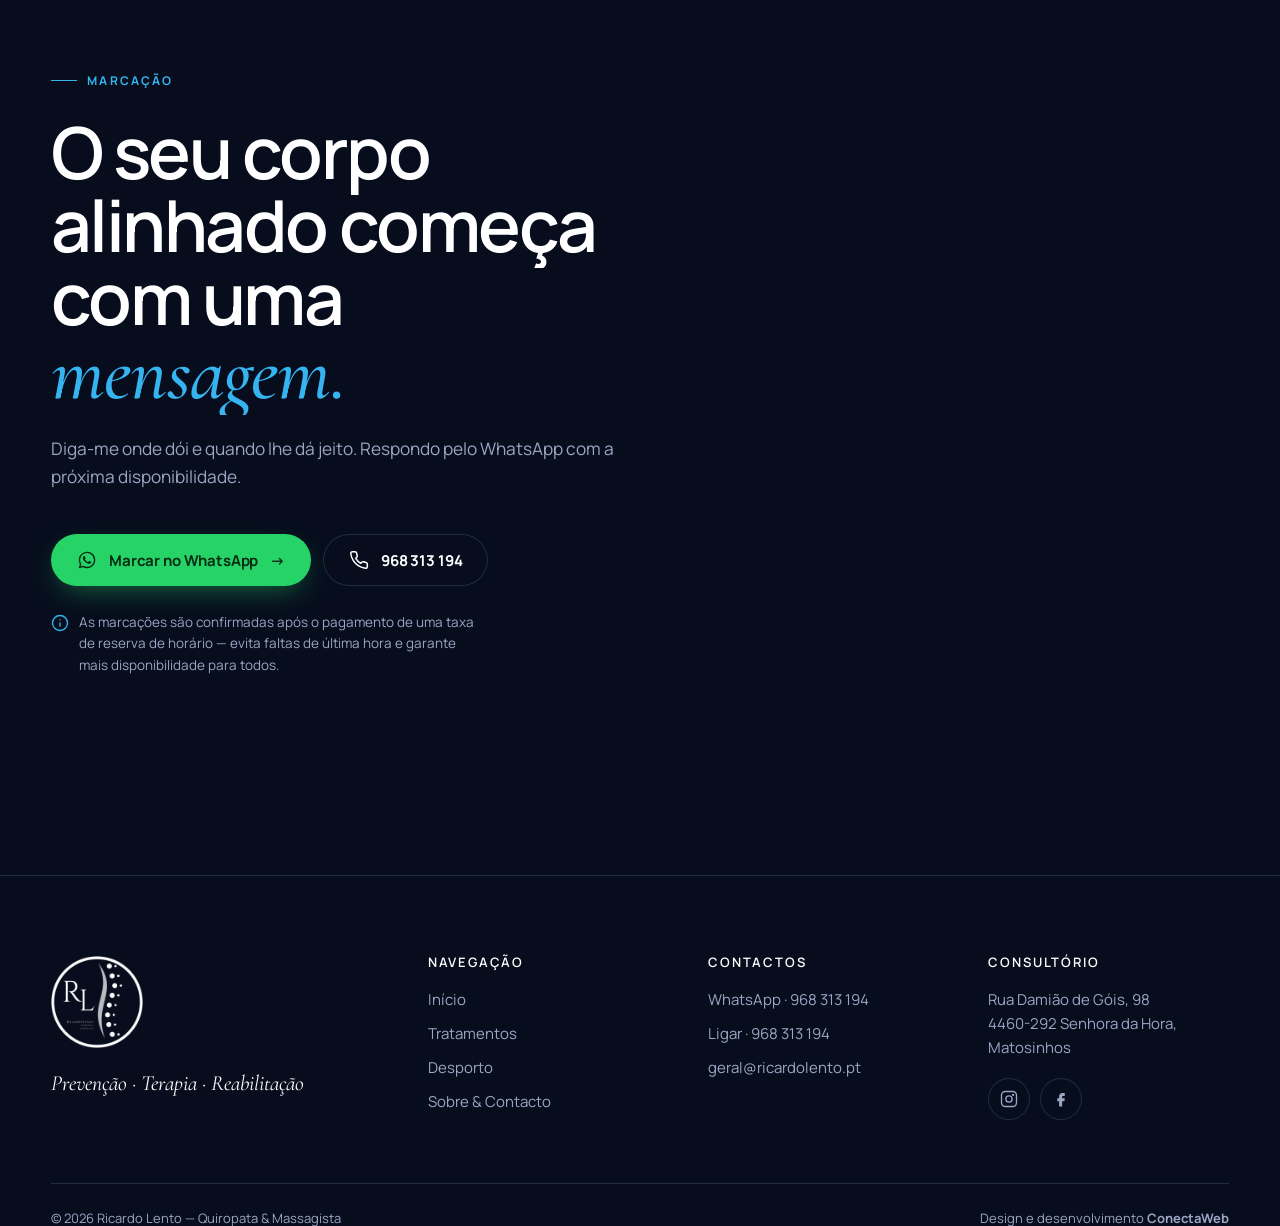
==== commit 8b733ea5: "Mobile: menos espaço entre o hero e a abordagem; painel 04/04 contém o link Co-Authored-By: Claude O" ====
--- a/site/index.html
+++ b/site/index.html
@@ -18,7 +18,7 @@
 <link rel="preconnect" href="https://fonts.googleapis.com">
 <link rel="preconnect" href="https://fonts.gstatic.com" crossorigin>
 <link href="https://fonts.googleapis.com/css2?family=Cormorant+Garamond:ital,wght@1,500;1,600&family=Manrope:wght@400;500;600;700;800&display=swap" rel="stylesheet">
-<link rel="stylesheet" href="assets/css/style.css?v=e8e0b7f5">
+<link rel="stylesheet" href="assets/css/style.css?v=46b165cb">
 <script type="importmap">{"imports":{"three":"./vendor/three/three.module.min.js","three/addons/":"./vendor/three/addons/"}}</script>
 <script type="application/ld+json">{"@context": "https://schema.org", "@type": ["LocalBusiness", "HealthAndBeautyBusiness"], "name": "Ricardo Lento — Quiropata & Massagista", "image": "https://ricardolento.pt/assets/brand/logo-rl-original.png", "telephone": "+351968313194", "email": "geral@ricardolento.pt", "url": "https://ricardolento.pt", "address": {"@type": "PostalAddress", "streetAddress": "Rua Damião de Góis, 98", "postalCode": "4460-292", "addressLocality": "Matosinhos", "addressRegion": "Porto", "addressCountry": "PT"}, "geo": {"@type": "GeoCoordinates", "latitude": 41.1887831, "longitude": -8.6662164}, "sameAs": ["https://www.instagram.com/ricardolentoqm/", "https://www.facebook.com/rl.quiropata/"], "hasMap": "https://maps.google.com/?cid=17417412413387027526"}</script>
 </head>
--- a/site/assets/css/style.css
+++ b/site/assets/css/style.css
@@ -597,7 +597,7 @@
   .hero-copy { padding-top: 54svh; }
   .hero-copy h1 { font-size: clamp(2.4rem, 11vw, 3.4rem); }
   .scroll-cue { display: none; }
-  .align-sec { min-height: auto; padding: 50vh 0 90px; }
+  .align-sec { min-height: auto; padding: 56px 0 72px; }
   .align-copy { grid-column: 1; }
   .align-copy .lead { color: #dfe8ff; }
   .map-sticky { align-items: flex-end; padding-bottom: 96px; }
@@ -675,7 +675,7 @@
 @media (max-width: 820px) {
   .sport-cards { grid-template-columns: 1fr; }
   .story-photo { position: static; }
-  .hero { padding-bottom: 110px; }
+  .hero { padding-bottom: 40px; }
   .reviews-track { padding-right: var(--gut); }
 }
 
@@ -730,3 +730,7 @@
   .map-panel .btn { padding: 11px 16px; font-size: 13.5px; }
   .map-panel .link-arrow { font-size: 13px; }
 }
+
+/* painéis do mapa empilhados na mesma célula: a caixa cresce com o painel mais alto */
+.map-panels { display: grid; min-height: 0 !important; }
+.map-panel { grid-area: 1 / 1; position: relative; inset: auto; }
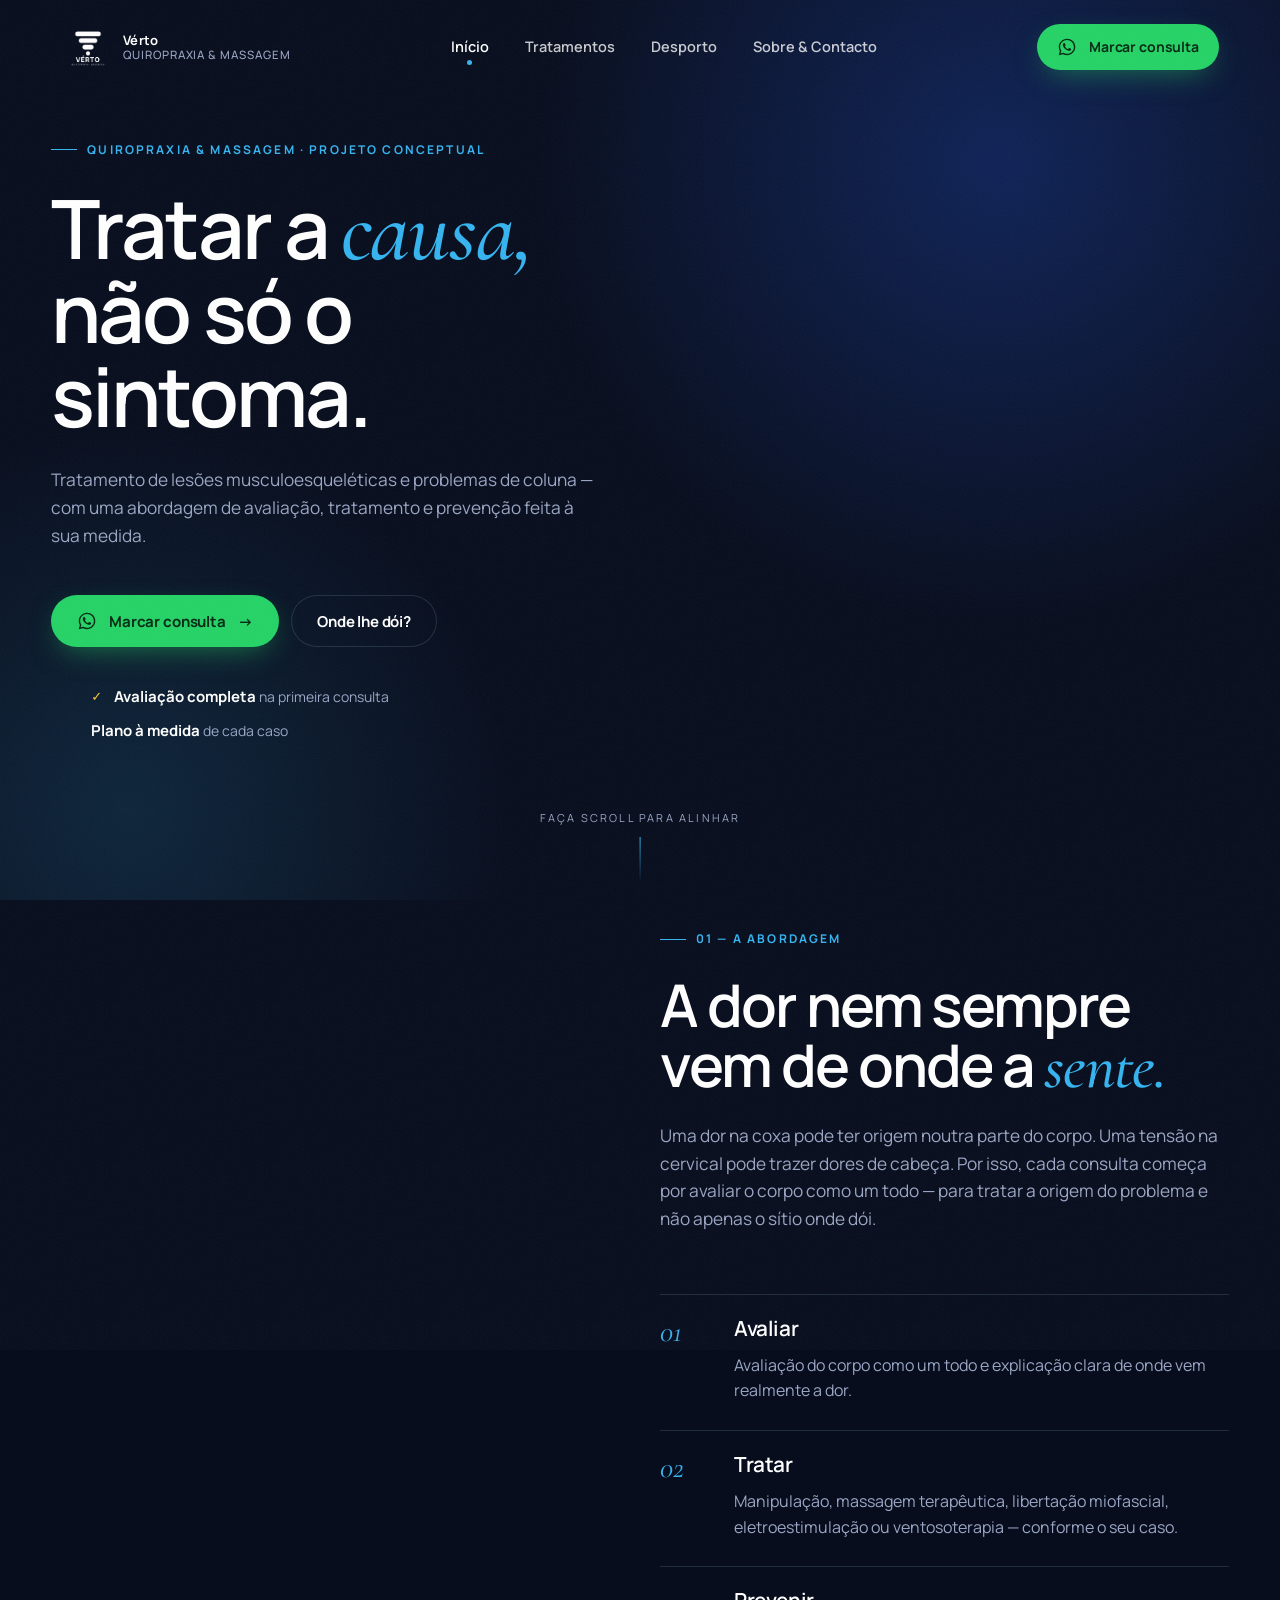
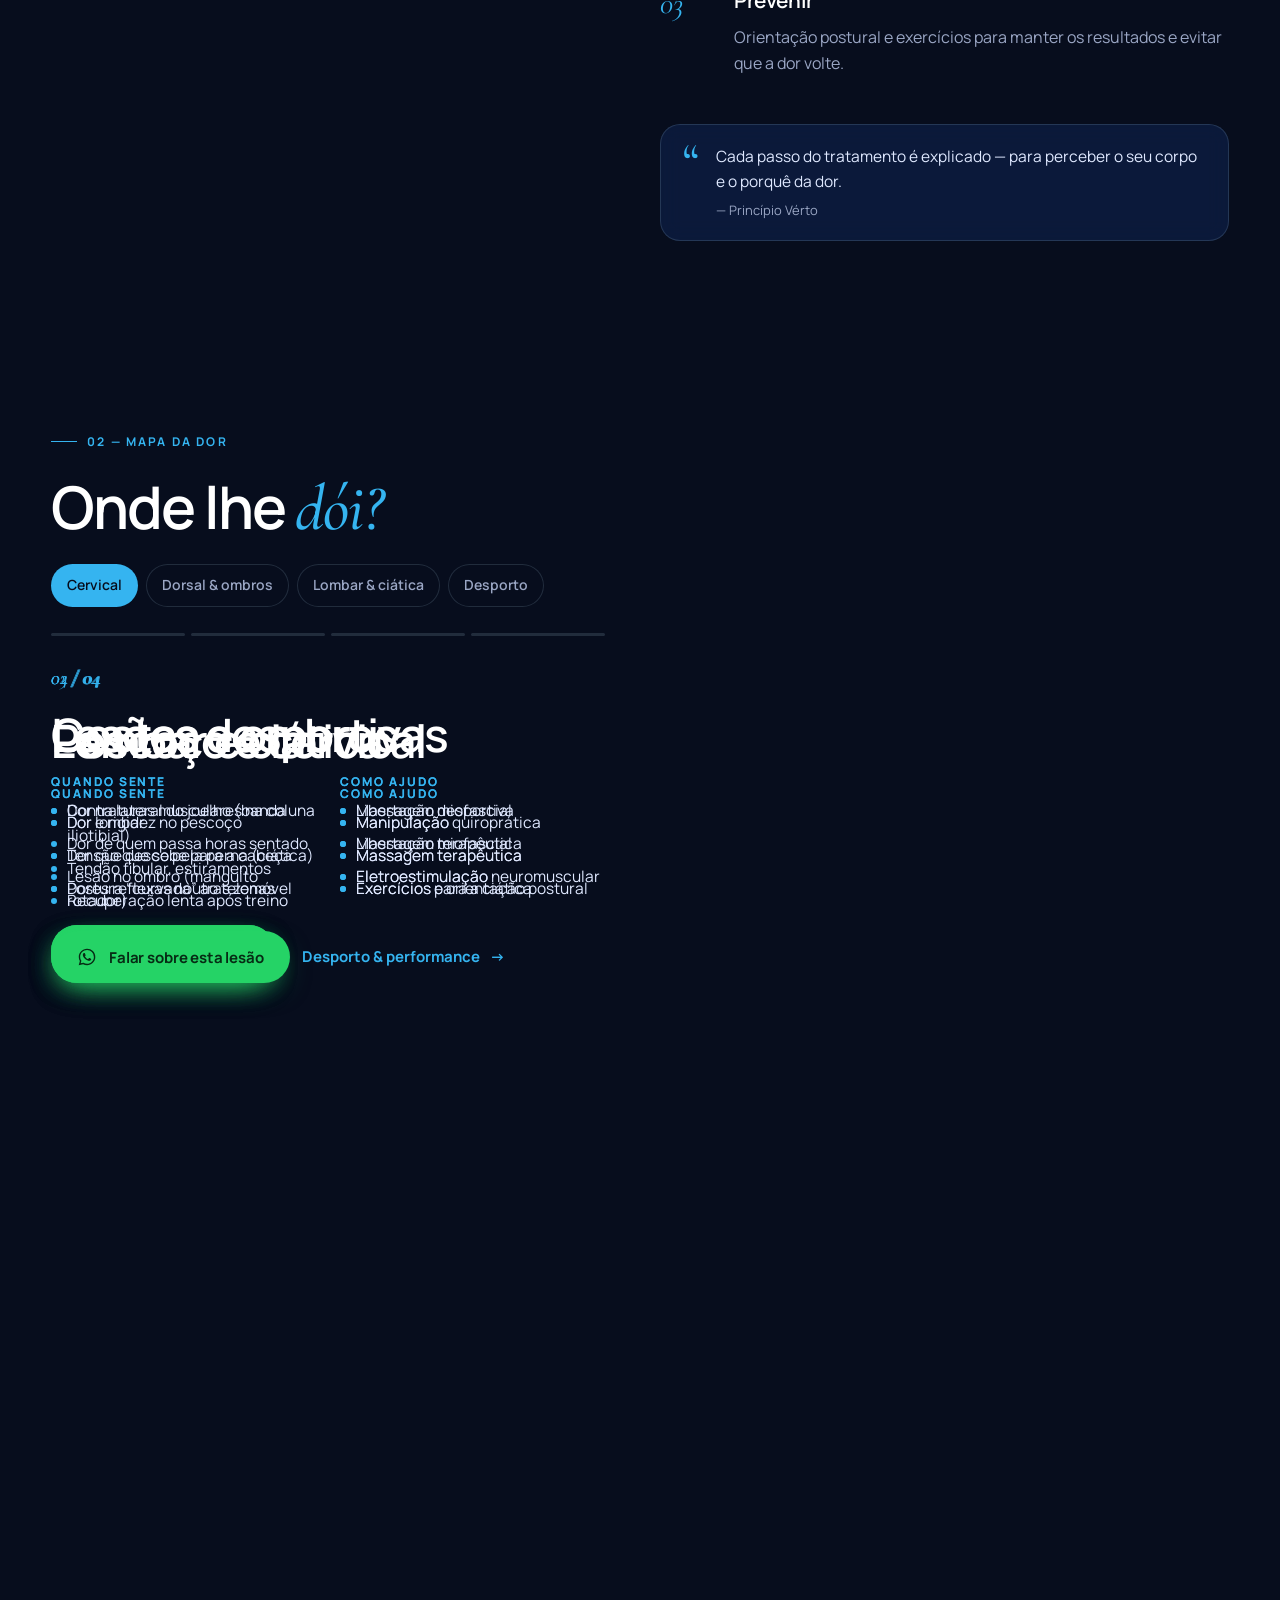
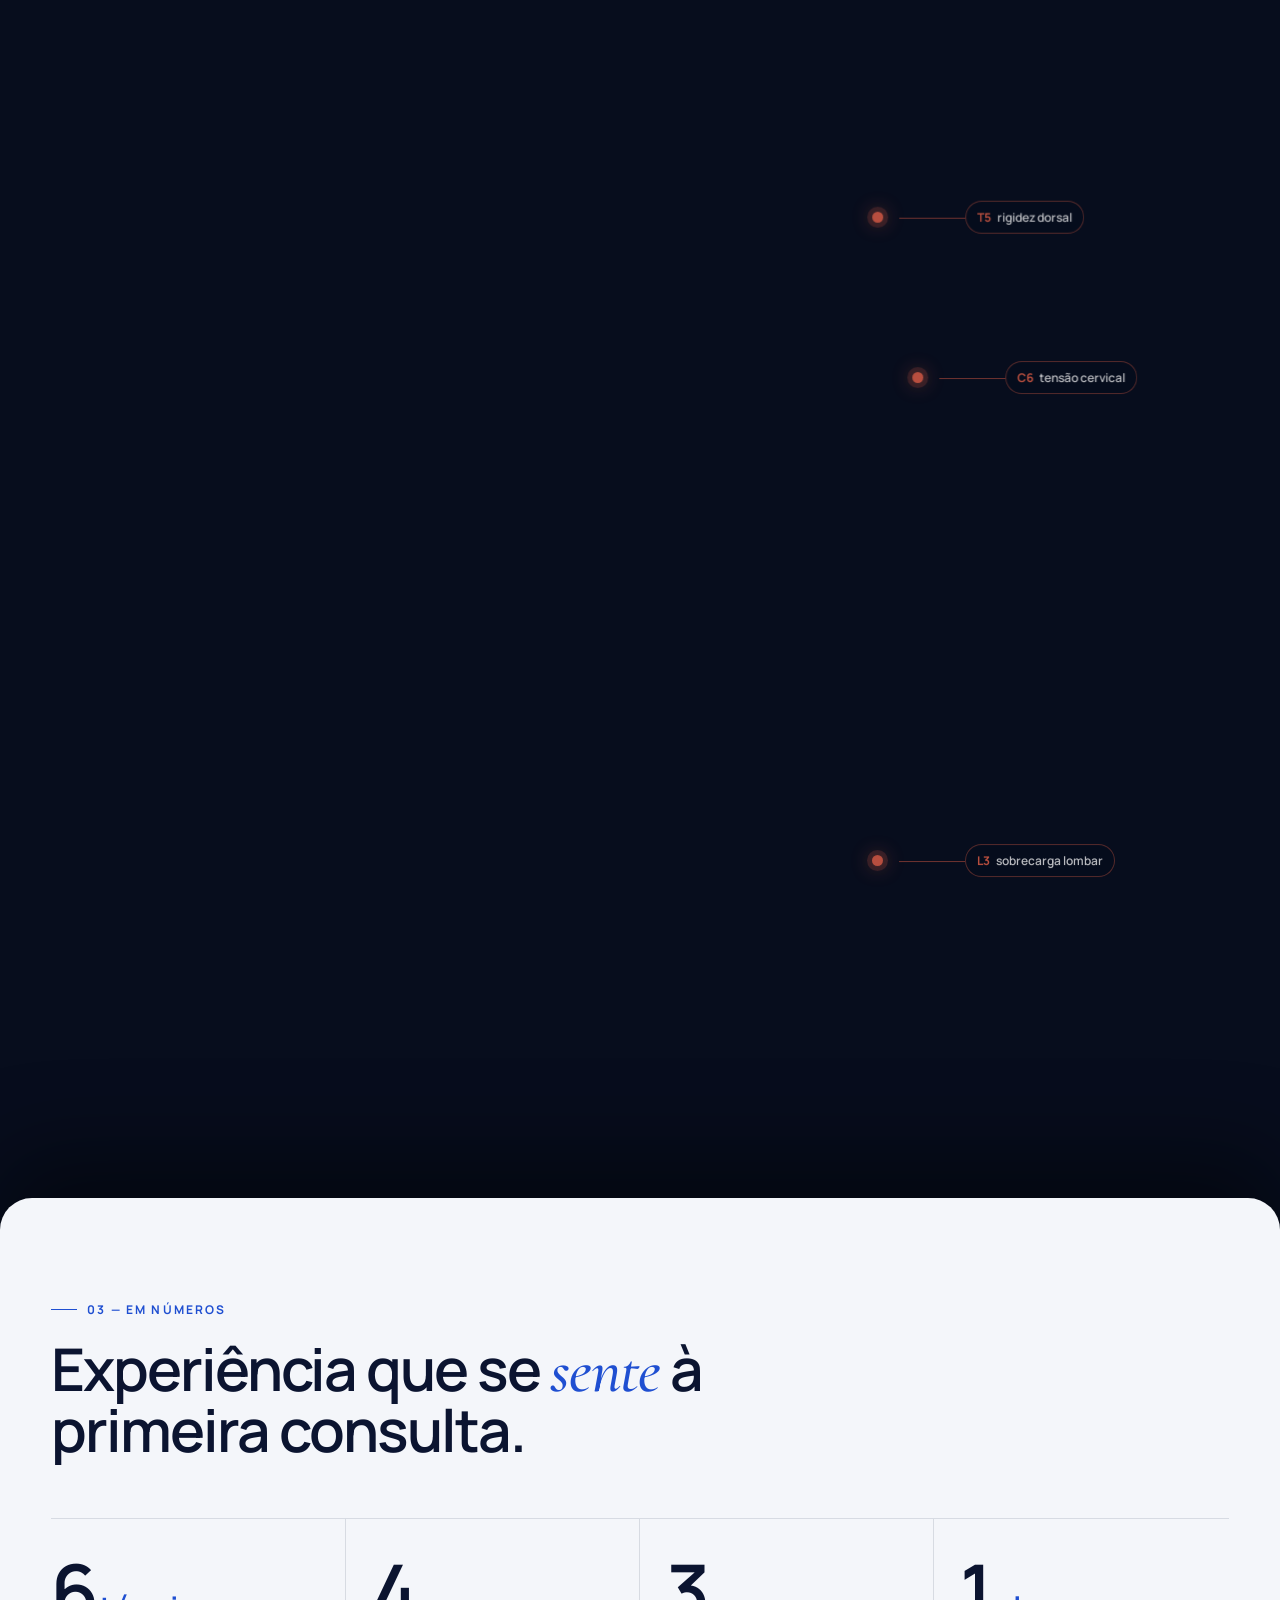
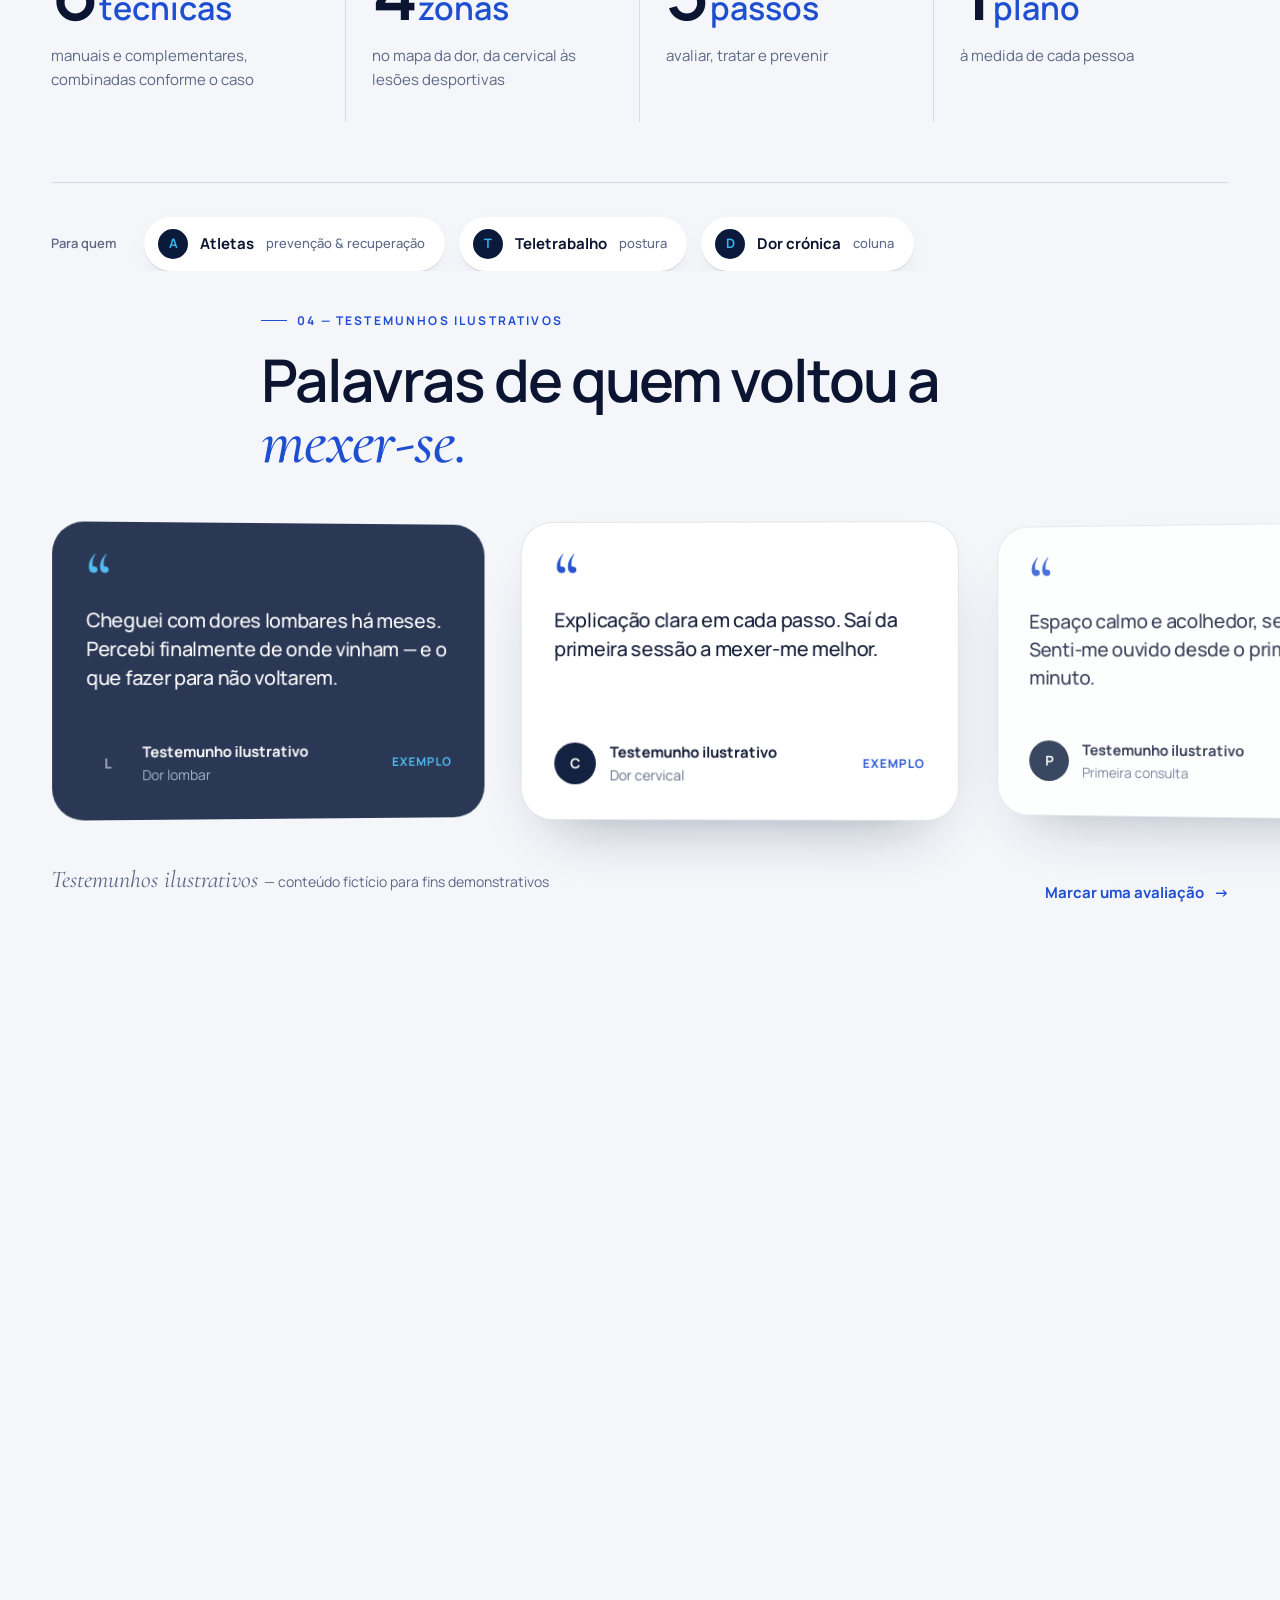
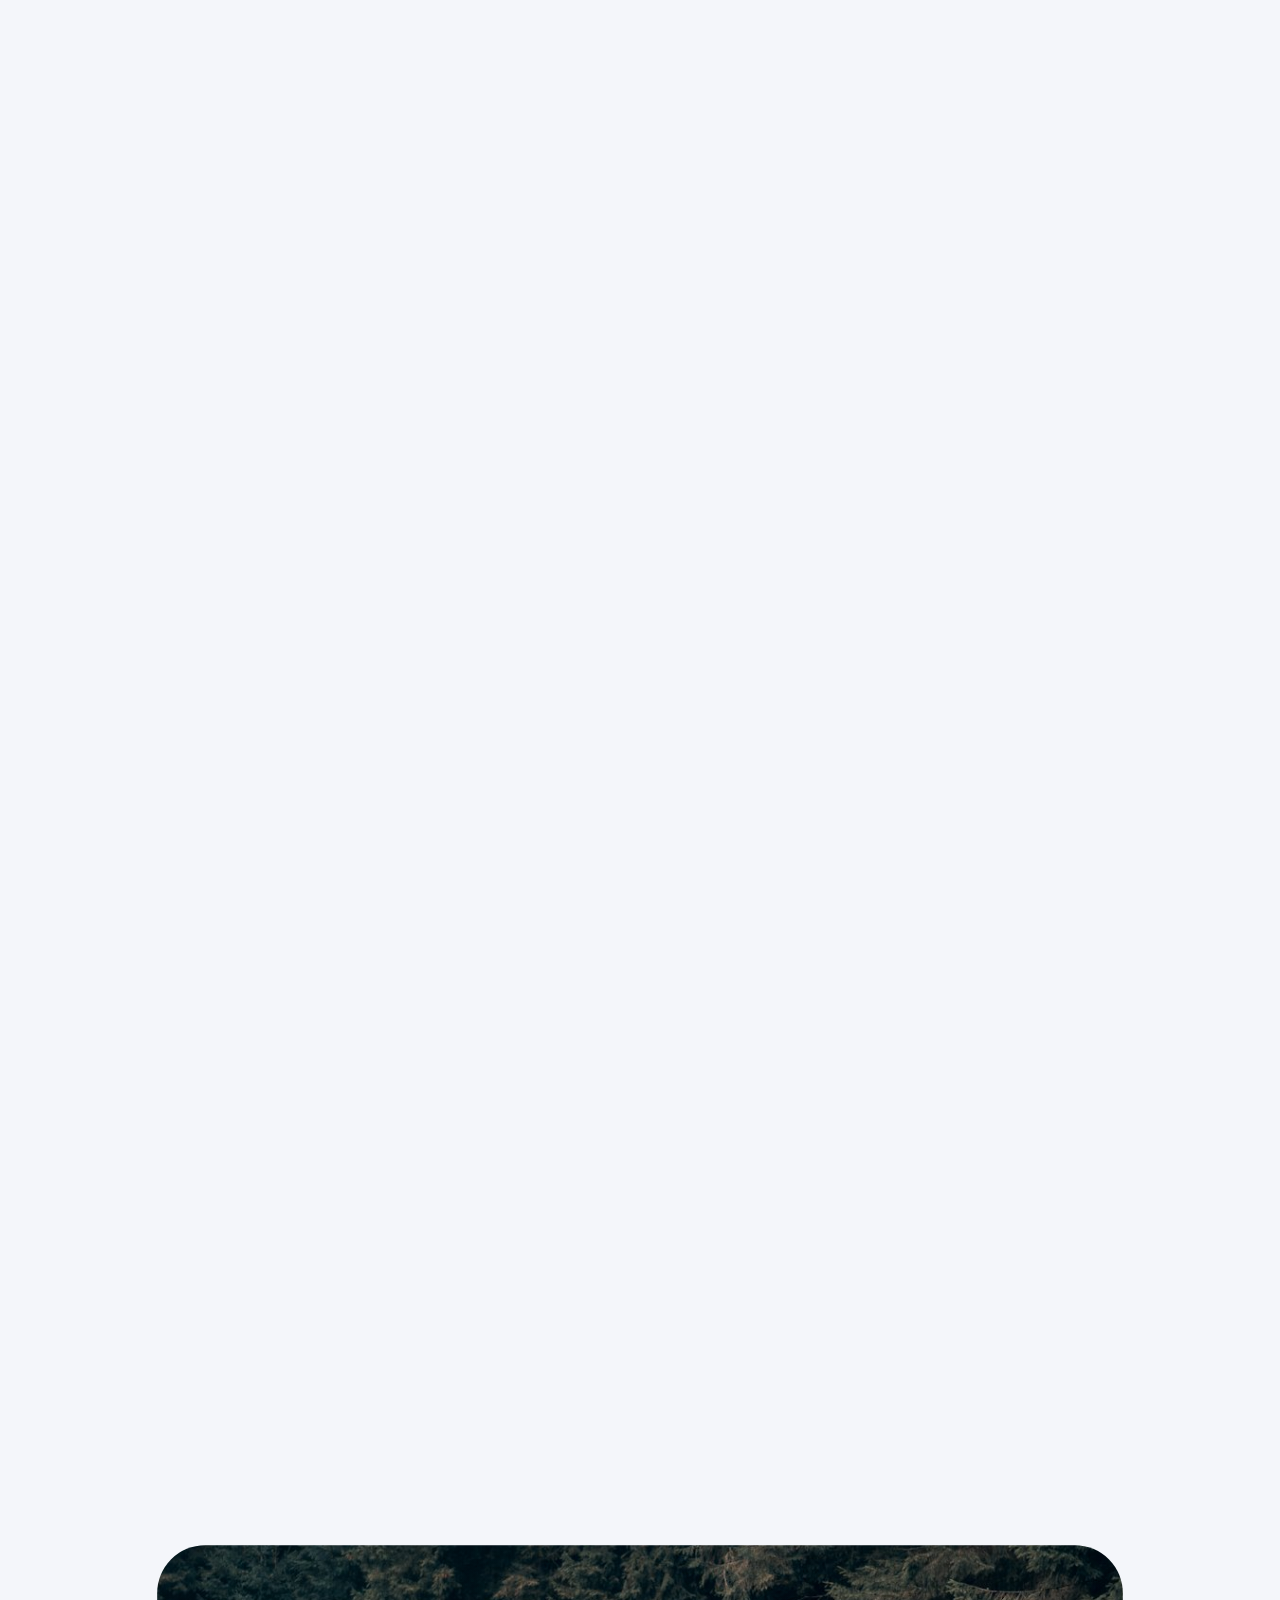
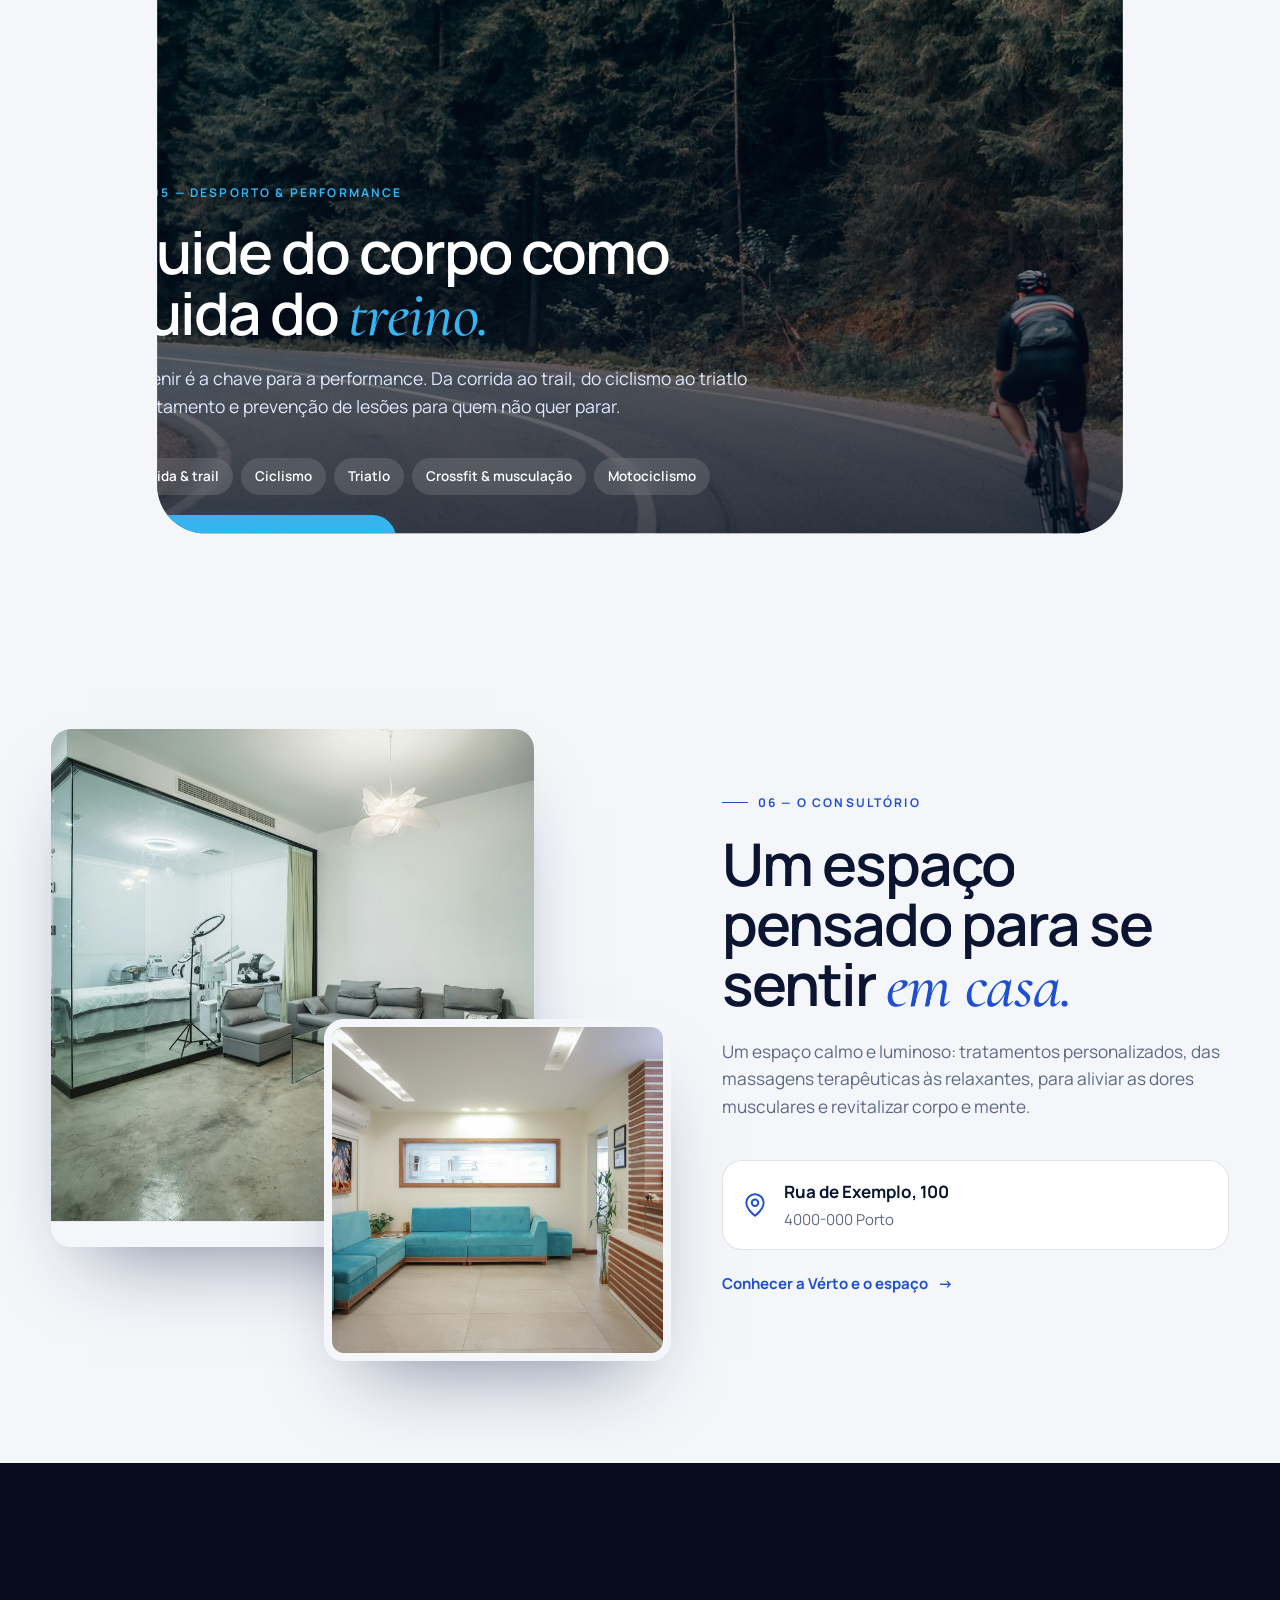
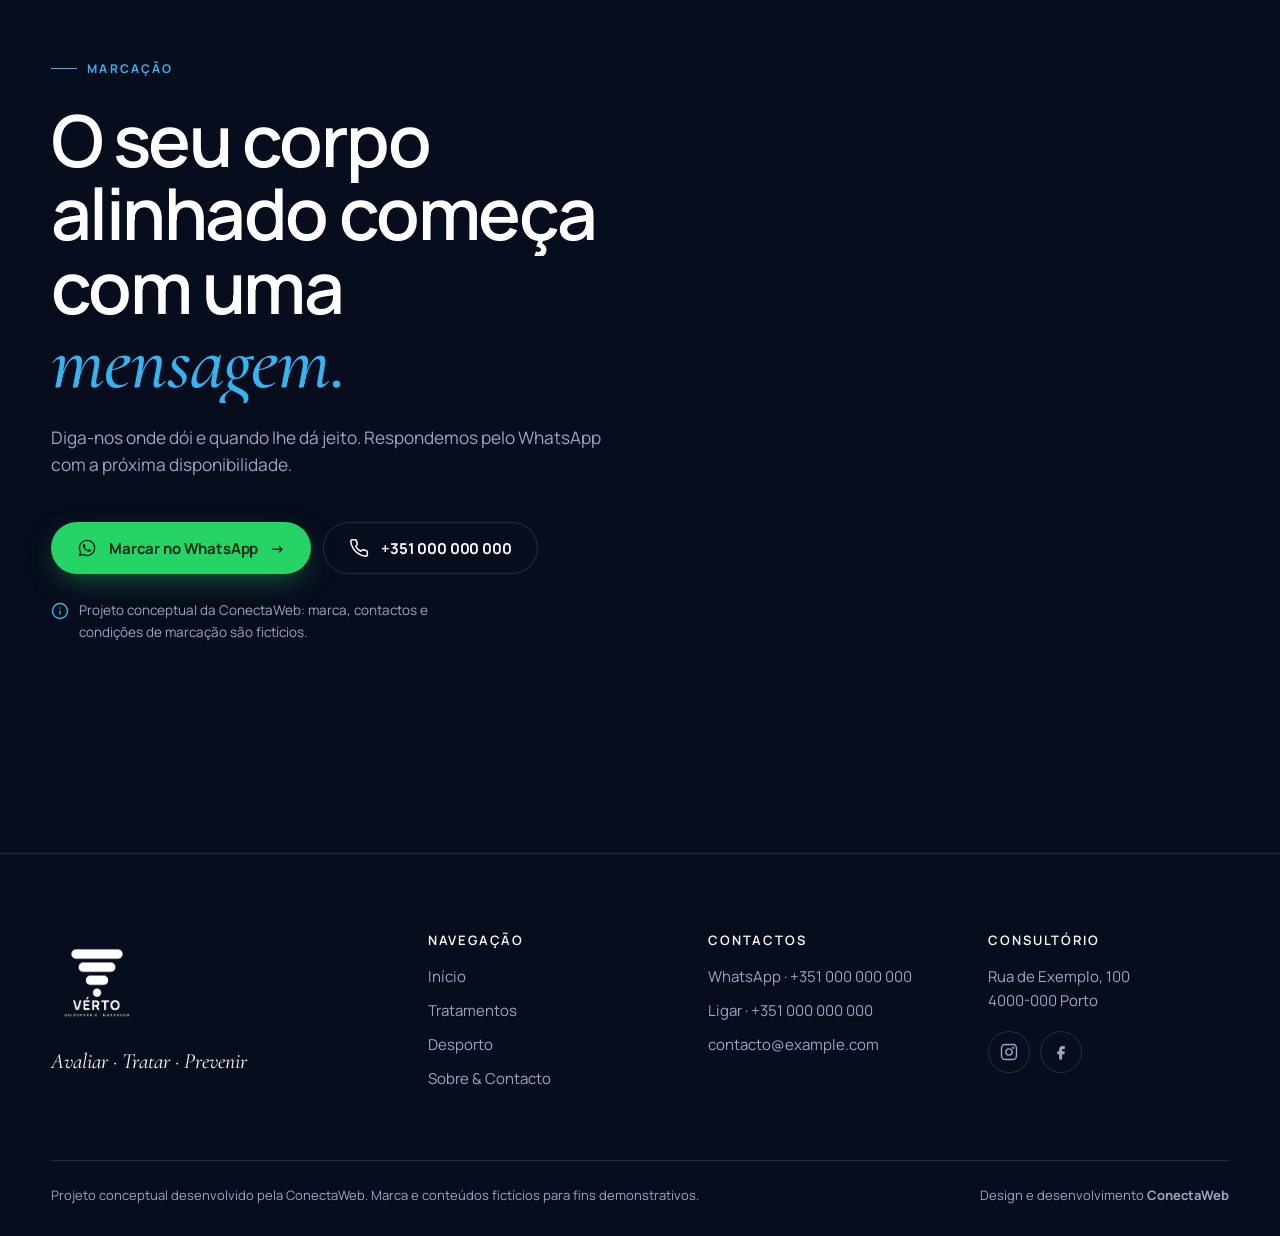
==== commit 401c8ddd: "Anonimiza o site como projeto conceptual Vérto (portfólio ConectaWeb) - Marca fictícia "Vérto — Quir" ====
--- a/site/index.html
+++ b/site/index.html
@@ -3,33 +3,33 @@
 <head>
 <meta charset="utf-8">
 <meta name="viewport" content="width=device-width, initial-scale=1, viewport-fit=cover">
-<title>Ricardo Lento · Quiropata & Massagista em Matosinhos (Senhora da Hora)</title>
-<meta name="description" content="26 anos de experiência em quiropatia e medicina desportiva. Tratamento de dores de coluna e lesões musculoesqueléticas na Senhora da Hora, Matosinhos. 4,9★ no Google. Marque pelo WhatsApp.">
-<link rel="canonical" href="https://ricardolento.pt/">
+<title>Vérto · Quiropraxia & Massagem — projeto conceptual ConectaWeb</title>
+<meta name="description" content="Projeto conceptual da ConectaWeb — website imersivo de uma clínica fictícia de quiropraxia e massagem, com coluna vertebral 3D interativa. Marca e conteúdos fictícios.">
+<meta name="robots" content="noindex, nofollow">
+
 <meta name="theme-color" content="#070d1d">
 <meta property="og:type" content="website">
 <meta property="og:locale" content="pt_PT">
-<meta property="og:title" content="Ricardo Lento · Quiropata & Massagista em Matosinhos (Senhora da Hora)">
-<meta property="og:description" content="26 anos de experiência em quiropatia e medicina desportiva. Tratamento de dores de coluna e lesões musculoesqueléticas na Senhora da Hora, Matosinhos. 4,9★ no Google. Marque pelo WhatsApp.">
-<meta property="og:url" content="https://ricardolento.pt/">
-<meta property="og:image" content="https://ricardolento.pt/assets/brand/og-image.jpg">
+<meta property="og:title" content="Vérto · Quiropraxia & Massagem — projeto conceptual ConectaWeb">
+<meta property="og:description" content="Projeto conceptual da ConectaWeb — website imersivo de uma clínica fictícia de quiropraxia e massagem, com coluna vertebral 3D interativa. Marca e conteúdos fictícios.">
+<meta property="og:image" content="/assets/brand/og-image.jpg">
+<meta name="author" content="ConectaWeb — projeto conceptual, marca e conteúdos fictícios">
 <link rel="icon" type="image/png" href="assets/brand/favicon.png">
 <link rel="apple-touch-icon" href="assets/brand/apple-touch-icon.png">
 <link rel="preconnect" href="https://fonts.googleapis.com">
 <link rel="preconnect" href="https://fonts.gstatic.com" crossorigin>
 <link href="https://fonts.googleapis.com/css2?family=Cormorant+Garamond:ital,wght@1,500;1,600&family=Manrope:wght@400;500;600;700;800&display=swap" rel="stylesheet">
-<link rel="stylesheet" href="assets/css/style.css?v=46b165cb">
+<link rel="stylesheet" href="assets/css/style.css?v=f9190336">
 <script type="importmap">{"imports":{"three":"./vendor/three/three.module.min.js","three/addons/":"./vendor/three/addons/"}}</script>
-<script type="application/ld+json">{"@context": "https://schema.org", "@type": ["LocalBusiness", "HealthAndBeautyBusiness"], "name": "Ricardo Lento — Quiropata & Massagista", "image": "https://ricardolento.pt/assets/brand/logo-rl-original.png", "telephone": "+351968313194", "email": "geral@ricardolento.pt", "url": "https://ricardolento.pt", "address": {"@type": "PostalAddress", "streetAddress": "Rua Damião de Góis, 98", "postalCode": "4460-292", "addressLocality": "Matosinhos", "addressRegion": "Porto", "addressCountry": "PT"}, "geo": {"@type": "GeoCoordinates", "latitude": 41.1887831, "longitude": -8.6662164}, "sameAs": ["https://www.instagram.com/ricardolentoqm/", "https://www.facebook.com/rl.quiropata/"], "hasMap": "https://maps.google.com/?cid=17417412413387027526"}</script>
 </head>
 <body class="grain page-inicio">
 <div class="page-veil" aria-hidden="true"><div class="veil-spine"><i style="--i:0"></i><i style="--i:1"></i><i style="--i:2"></i><i style="--i:3"></i><i style="--i:4"></i><i style="--i:5"></i><i style="--i:6"></i><i style="--i:7"></i></div></div>
 <header class="site-header">
   <div class="wrap">
     <nav class="nav" aria-label="Principal">
-      <a class="brand" href="index.html" aria-label="Ricardo Lento — página inicial">
-        <img src="assets/brand/logo-rl-light.png" alt="" width="46" height="46">
-        <span>Ricardo Lento<small>Quiropata &amp; Massagista</small></span>
+      <a class="brand" href="index.html" aria-label="Vérto — página inicial">
+        <img src="assets/brand/logo-light.png" alt="" width="46" height="46">
+        <span>Vérto<small>Quiropraxia &amp; Massagem</small></span>
       </a>
       <ul class="nav-links">
 <li><a href="index.html" aria-current="page">Início</a></li>
@@ -37,7 +37,7 @@
 <li><a href="desporto.html">Desporto</a></li>
 <li><a href="sobre.html">Sobre &amp; Contacto</a></li>
       </ul>
-      <a class="btn btn--wa" href="https://wa.me/351968313194?text=Ol%C3%A1%20Ricardo%21%20Gostaria%20de%20marcar%20uma%20consulta.%20Qual%20a%20pr%C3%B3xima%20disponibilidade%3F" target="_blank" rel="noopener"><svg viewBox="0 0 24 24" fill="currentColor" aria-hidden="true"><path d="M12.04 2C6.58 2 2.13 6.45 2.13 11.91c0 1.75.46 3.45 1.32 4.95L2.05 22l5.25-1.38a9.9 9.9 0 0 0 4.74 1.21h.01c5.46 0 9.91-4.45 9.91-9.91 0-2.65-1.03-5.14-2.9-7.01A9.84 9.84 0 0 0 12.04 2Zm0 18.15h-.01a8.2 8.2 0 0 1-4.19-1.15l-.3-.18-3.11.82.83-3.04-.2-.31a8.2 8.2 0 0 1-1.26-4.38c0-4.54 3.7-8.23 8.24-8.23 2.2 0 4.27.86 5.82 2.42a8.17 8.17 0 0 1 2.41 5.82c0 4.54-3.7 8.23-8.23 8.23Zm4.52-6.16c-.25-.12-1.47-.72-1.69-.81-.23-.08-.39-.12-.56.13-.16.25-.64.81-.79.97-.14.17-.29.19-.54.06-.25-.12-1.05-.39-1.99-1.23-.74-.66-1.23-1.47-1.38-1.72-.14-.25-.02-.38.11-.51.11-.11.25-.29.37-.43.13-.15.17-.25.25-.42.08-.17.04-.31-.02-.43-.06-.13-.56-1.35-.77-1.85-.2-.48-.41-.42-.56-.43h-.48c-.17 0-.43.06-.66.31-.22.25-.86.85-.86 2.07 0 1.22.89 2.4 1.01 2.56.12.17 1.75 2.67 4.23 3.74.59.26 1.05.41 1.41.52.59.19 1.13.16 1.56.1.48-.07 1.47-.6 1.67-1.18.21-.58.21-1.07.14-1.18-.06-.1-.22-.16-.47-.29Z"/></svg> Marcar consulta</a>
+      <a class="btn btn--wa" href="https://wa.me/?text=Ol%C3%A1%21%20Gostaria%20de%20marcar%20uma%20consulta.%20Qual%20a%20pr%C3%B3xima%20disponibilidade%3F" target="_blank" rel="noopener"><svg viewBox="0 0 24 24" fill="currentColor" aria-hidden="true"><path d="M12.04 2C6.58 2 2.13 6.45 2.13 11.91c0 1.75.46 3.45 1.32 4.95L2.05 22l5.25-1.38a9.9 9.9 0 0 0 4.74 1.21h.01c5.46 0 9.91-4.45 9.91-9.91 0-2.65-1.03-5.14-2.9-7.01A9.84 9.84 0 0 0 12.04 2Zm0 18.15h-.01a8.2 8.2 0 0 1-4.19-1.15l-.3-.18-3.11.82.83-3.04-.2-.31a8.2 8.2 0 0 1-1.26-4.38c0-4.54 3.7-8.23 8.24-8.23 2.2 0 4.27.86 5.82 2.42a8.17 8.17 0 0 1 2.41 5.82c0 4.54-3.7 8.23-8.23 8.23Zm4.52-6.16c-.25-.12-1.47-.72-1.69-.81-.23-.08-.39-.12-.56.13-.16.25-.64.81-.79.97-.14.17-.29.19-.54.06-.25-.12-1.05-.39-1.99-1.23-.74-.66-1.23-1.47-1.38-1.72-.14-.25-.02-.38.11-.51.11-.11.25-.29.37-.43.13-.15.17-.25.25-.42.08-.17.04-.31-.02-.43-.06-.13-.56-1.35-.77-1.85-.2-.48-.41-.42-.56-.43h-.48c-.17 0-.43.06-.66.31-.22.25-.86.85-.86 2.07 0 1.22.89 2.4 1.01 2.56.12.17 1.75 2.67 4.23 3.74.59.26 1.05.41 1.41.52.59.19 1.13.16 1.56.1.48-.07 1.47-.6 1.67-1.18.21-.58.21-1.07.14-1.18-.06-.1-.22-.16-.47-.29Z"/></svg> Marcar consulta</a>
       <button class="burger" type="button" aria-label="Abrir menu" aria-expanded="false"><span></span><span></span></button>
     </nav>
   </div>
@@ -47,8 +47,8 @@
 <a class="big" href="tratamentos.html"><span>02</span>Tratamentos</a>
 <a class="big" href="desporto.html"><span>03</span>Desporto</a>
 <a class="big" href="sobre.html"><span>04</span>Sobre &amp; Contacto</a>
-  <a class="btn btn--wa" href="https://wa.me/351968313194?text=Ol%C3%A1%20Ricardo%21%20Gostaria%20de%20marcar%20uma%20consulta.%20Qual%20a%20pr%C3%B3xima%20disponibilidade%3F" target="_blank" rel="noopener"><svg viewBox="0 0 24 24" fill="currentColor" aria-hidden="true"><path d="M12.04 2C6.58 2 2.13 6.45 2.13 11.91c0 1.75.46 3.45 1.32 4.95L2.05 22l5.25-1.38a9.9 9.9 0 0 0 4.74 1.21h.01c5.46 0 9.91-4.45 9.91-9.91 0-2.65-1.03-5.14-2.9-7.01A9.84 9.84 0 0 0 12.04 2Zm0 18.15h-.01a8.2 8.2 0 0 1-4.19-1.15l-.3-.18-3.11.82.83-3.04-.2-.31a8.2 8.2 0 0 1-1.26-4.38c0-4.54 3.7-8.23 8.24-8.23 2.2 0 4.27.86 5.82 2.42a8.17 8.17 0 0 1 2.41 5.82c0 4.54-3.7 8.23-8.23 8.23Zm4.52-6.16c-.25-.12-1.47-.72-1.69-.81-.23-.08-.39-.12-.56.13-.16.25-.64.81-.79.97-.14.17-.29.19-.54.06-.25-.12-1.05-.39-1.99-1.23-.74-.66-1.23-1.47-1.38-1.72-.14-.25-.02-.38.11-.51.11-.11.25-.29.37-.43.13-.15.17-.25.25-.42.08-.17.04-.31-.02-.43-.06-.13-.56-1.35-.77-1.85-.2-.48-.41-.42-.56-.43h-.48c-.17 0-.43.06-.66.31-.22.25-.86.85-.86 2.07 0 1.22.89 2.4 1.01 2.56.12.17 1.75 2.67 4.23 3.74.59.26 1.05.41 1.41.52.59.19 1.13.16 1.56.1.48-.07 1.47-.6 1.67-1.18.21-.58.21-1.07.14-1.18-.06-.1-.22-.16-.47-.29Z"/></svg> Marcar no WhatsApp</a>
-  <div class="mm-foot">Rua Damião de Góis, 98 · Senhora da Hora, Matosinhos<br><a href="tel:+351968313194">968 313 194</a></div>
+  <a class="btn btn--wa" href="https://wa.me/?text=Ol%C3%A1%21%20Gostaria%20de%20marcar%20uma%20consulta.%20Qual%20a%20pr%C3%B3xima%20disponibilidade%3F" target="_blank" rel="noopener"><svg viewBox="0 0 24 24" fill="currentColor" aria-hidden="true"><path d="M12.04 2C6.58 2 2.13 6.45 2.13 11.91c0 1.75.46 3.45 1.32 4.95L2.05 22l5.25-1.38a9.9 9.9 0 0 0 4.74 1.21h.01c5.46 0 9.91-4.45 9.91-9.91 0-2.65-1.03-5.14-2.9-7.01A9.84 9.84 0 0 0 12.04 2Zm0 18.15h-.01a8.2 8.2 0 0 1-4.19-1.15l-.3-.18-3.11.82.83-3.04-.2-.31a8.2 8.2 0 0 1-1.26-4.38c0-4.54 3.7-8.23 8.24-8.23 2.2 0 4.27.86 5.82 2.42a8.17 8.17 0 0 1 2.41 5.82c0 4.54-3.7 8.23-8.23 8.23Zm4.52-6.16c-.25-.12-1.47-.72-1.69-.81-.23-.08-.39-.12-.56.13-.16.25-.64.81-.79.97-.14.17-.29.19-.54.06-.25-.12-1.05-.39-1.99-1.23-.74-.66-1.23-1.47-1.38-1.72-.14-.25-.02-.38.11-.51.11-.11.25-.29.37-.43.13-.15.17-.25.25-.42.08-.17.04-.31-.02-.43-.06-.13-.56-1.35-.77-1.85-.2-.48-.41-.42-.56-.43h-.48c-.17 0-.43.06-.66.31-.22.25-.86.85-.86 2.07 0 1.22.89 2.4 1.01 2.56.12.17 1.75 2.67 4.23 3.74.59.26 1.05.41 1.41.52.59.19 1.13.16 1.56.1.48-.07 1.47-.6 1.67-1.18.21-.58.21-1.07.14-1.18-.06-.1-.22-.16-.47-.29Z"/></svg> Marcar no WhatsApp</a>
+  <div class="mm-foot">Rua de Exemplo, 100 · Porto<br><a href="tel:+351000000000">+351 000 000 000</a></div>
 </div>
 <div class="bg-glow" aria-hidden="true"></div>
 <canvas class="stage-canvas" data-stage="home" aria-hidden="true"></canvas>
@@ -66,16 +66,16 @@
   <section class="hero" data-3d="hero" id="topo">
     <div class="wrap hero-grid">
       <div class="hero-copy">
-        <span class="eyebrow" data-reveal="0">Quiropata &amp; Massagista · Senhora da Hora, Matosinhos</span>
+        <span class="eyebrow" data-reveal="0">Quiropraxia &amp; Massagem · Projeto conceptual</span>
         <h1 data-split>Tratar a <em>causa,</em> não só o sintoma.</h1>
-        <p class="lead" data-reveal="1">26 anos de experiência em quiropatia e medicina desportiva a tratar lesões musculoesqueléticas e problemas de coluna — com uma abordagem de prevenção, terapia e reabilitação feita à sua medida.</p>
+        <p class="lead" data-reveal="1">Tratamento de lesões musculoesqueléticas e problemas de coluna — com uma abordagem de avaliação, tratamento e prevenção feita à sua medida.</p>
         <div class="hero-ctas" data-reveal="2">
-          <a class="btn btn--wa" href="https://wa.me/351968313194?text=Ol%C3%A1%20Ricardo%21%20Gostaria%20de%20marcar%20uma%20consulta.%20Qual%20a%20pr%C3%B3xima%20disponibilidade%3F" target="_blank" rel="noopener"><svg viewBox="0 0 24 24" fill="currentColor" aria-hidden="true"><path d="M12.04 2C6.58 2 2.13 6.45 2.13 11.91c0 1.75.46 3.45 1.32 4.95L2.05 22l5.25-1.38a9.9 9.9 0 0 0 4.74 1.21h.01c5.46 0 9.91-4.45 9.91-9.91 0-2.65-1.03-5.14-2.9-7.01A9.84 9.84 0 0 0 12.04 2Zm0 18.15h-.01a8.2 8.2 0 0 1-4.19-1.15l-.3-.18-3.11.82.83-3.04-.2-.31a8.2 8.2 0 0 1-1.26-4.38c0-4.54 3.7-8.23 8.24-8.23 2.2 0 4.27.86 5.82 2.42a8.17 8.17 0 0 1 2.41 5.82c0 4.54-3.7 8.23-8.23 8.23Zm4.52-6.16c-.25-.12-1.47-.72-1.69-.81-.23-.08-.39-.12-.56.13-.16.25-.64.81-.79.97-.14.17-.29.19-.54.06-.25-.12-1.05-.39-1.99-1.23-.74-.66-1.23-1.47-1.38-1.72-.14-.25-.02-.38.11-.51.11-.11.25-.29.37-.43.13-.15.17-.25.25-.42.08-.17.04-.31-.02-.43-.06-.13-.56-1.35-.77-1.85-.2-.48-.41-.42-.56-.43h-.48c-.17 0-.43.06-.66.31-.22.25-.86.85-.86 2.07 0 1.22.89 2.4 1.01 2.56.12.17 1.75 2.67 4.23 3.74.59.26 1.05.41 1.41.52.59.19 1.13.16 1.56.1.48-.07 1.47-.6 1.67-1.18.21-.58.21-1.07.14-1.18-.06-.1-.22-.16-.47-.29Z"/></svg> Marcar consulta <span class="arrow">→</span></a>
+          <a class="btn btn--wa" href="https://wa.me/?text=Ol%C3%A1%21%20Gostaria%20de%20marcar%20uma%20consulta.%20Qual%20a%20pr%C3%B3xima%20disponibilidade%3F" target="_blank" rel="noopener"><svg viewBox="0 0 24 24" fill="currentColor" aria-hidden="true"><path d="M12.04 2C6.58 2 2.13 6.45 2.13 11.91c0 1.75.46 3.45 1.32 4.95L2.05 22l5.25-1.38a9.9 9.9 0 0 0 4.74 1.21h.01c5.46 0 9.91-4.45 9.91-9.91 0-2.65-1.03-5.14-2.9-7.01A9.84 9.84 0 0 0 12.04 2Zm0 18.15h-.01a8.2 8.2 0 0 1-4.19-1.15l-.3-.18-3.11.82.83-3.04-.2-.31a8.2 8.2 0 0 1-1.26-4.38c0-4.54 3.7-8.23 8.24-8.23 2.2 0 4.27.86 5.82 2.42a8.17 8.17 0 0 1 2.41 5.82c0 4.54-3.7 8.23-8.23 8.23Zm4.52-6.16c-.25-.12-1.47-.72-1.69-.81-.23-.08-.39-.12-.56.13-.16.25-.64.81-.79.97-.14.17-.29.19-.54.06-.25-.12-1.05-.39-1.99-1.23-.74-.66-1.23-1.47-1.38-1.72-.14-.25-.02-.38.11-.51.11-.11.25-.29.37-.43.13-.15.17-.25.25-.42.08-.17.04-.31-.02-.43-.06-.13-.56-1.35-.77-1.85-.2-.48-.41-.42-.56-.43h-.48c-.17 0-.43.06-.66.31-.22.25-.86.85-.86 2.07 0 1.22.89 2.4 1.01 2.56.12.17 1.75 2.67 4.23 3.74.59.26 1.05.41 1.41.52.59.19 1.13.16 1.56.1.48-.07 1.47-.6 1.67-1.18.21-.58.21-1.07.14-1.18-.06-.1-.22-.16-.47-.29Z"/></svg> Marcar consulta <span class="arrow">→</span></a>
           <a class="btn btn--ghost" href="#mapa">Onde lhe dói?</a>
         </div>
         <ul class="trust" data-reveal="3">
-          <li><span class="stars" aria-hidden="true">★★★★★</span><span><strong>4,9</strong> no Google · 53 avaliações</span></li>
-          <li><span><strong>100%</strong> recomendam no Facebook</span></li>
+          <li><span class="stars" aria-hidden="true">✓</span><span><strong>Avaliação completa</strong> na primeira consulta</span></li>
+          <li><span><strong>Plano à medida</strong> de cada caso</span></li>
         </ul>
       </div>
     </div>
@@ -96,7 +96,7 @@
         </ol>
         <div class="quote-chip" data-reveal>
           <span class="q" aria-hidden="true">“</span>
-          <div>Gostei muito porque ele foi explicando tudo ao longo do tratamento, o que ajuda imenso a perceber melhor o nosso corpo.<cite>— Jéssica G., paciente</cite></div>
+          <div>Cada passo do tratamento é explicado — para perceber o seu corpo e o porquê da dor.<cite>— Princípio Vérto</cite></div>
         </div>
       </div>
     </div>
@@ -130,7 +130,7 @@
                 <div><h4>Quando sente</h4><ul><li>Dor e rigidez no pescoço</li><li>Tensão que sobe para a cabeça</li><li>Postura “curvada” ao telemóvel</li></ul></div>
                 <div><h4>Como ajudo</h4><ul><li>Manipulação</li><li>Massagem terapêutica</li><li>Exercícios e orientação postural</li></ul></div>
               </div>
-              <div><a class="btn btn--wa" href="https://wa.me/351968313194?text=Ol%C3%A1%20Ricardo%21%20Tenho%20dores%20na%20zona%20cervical%20/%20pesco%C3%A7o%20e%20gostaria%20de%20marcar%20uma%20avalia%C3%A7%C3%A3o." target="_blank" rel="noopener"><svg viewBox="0 0 24 24" fill="currentColor" aria-hidden="true"><path d="M12.04 2C6.58 2 2.13 6.45 2.13 11.91c0 1.75.46 3.45 1.32 4.95L2.05 22l5.25-1.38a9.9 9.9 0 0 0 4.74 1.21h.01c5.46 0 9.91-4.45 9.91-9.91 0-2.65-1.03-5.14-2.9-7.01A9.84 9.84 0 0 0 12.04 2Zm0 18.15h-.01a8.2 8.2 0 0 1-4.19-1.15l-.3-.18-3.11.82.83-3.04-.2-.31a8.2 8.2 0 0 1-1.26-4.38c0-4.54 3.7-8.23 8.24-8.23 2.2 0 4.27.86 5.82 2.42a8.17 8.17 0 0 1 2.41 5.82c0 4.54-3.7 8.23-8.23 8.23Zm4.52-6.16c-.25-.12-1.47-.72-1.69-.81-.23-.08-.39-.12-.56.13-.16.25-.64.81-.79.97-.14.17-.29.19-.54.06-.25-.12-1.05-.39-1.99-1.23-.74-.66-1.23-1.47-1.38-1.72-.14-.25-.02-.38.11-.51.11-.11.25-.29.37-.43.13-.15.17-.25.25-.42.08-.17.04-.31-.02-.43-.06-.13-.56-1.35-.77-1.85-.2-.48-.41-.42-.56-.43h-.48c-.17 0-.43.06-.66.31-.22.25-.86.85-.86 2.07 0 1.22.89 2.4 1.01 2.56.12.17 1.75 2.67 4.23 3.74.59.26 1.05.41 1.41.52.59.19 1.13.16 1.56.1.48-.07 1.47-.6 1.67-1.18.21-.58.21-1.07.14-1.18-.06-.1-.22-.16-.47-.29Z"/></svg> Falar sobre esta dor</a></div>
+              <div><a class="btn btn--wa" href="https://wa.me/?text=Ol%C3%A1%21%20Tenho%20dores%20na%20zona%20cervical%20/%20pesco%C3%A7o%20e%20gostaria%20de%20marcar%20uma%20avalia%C3%A7%C3%A3o." target="_blank" rel="noopener"><svg viewBox="0 0 24 24" fill="currentColor" aria-hidden="true"><path d="M12.04 2C6.58 2 2.13 6.45 2.13 11.91c0 1.75.46 3.45 1.32 4.95L2.05 22l5.25-1.38a9.9 9.9 0 0 0 4.74 1.21h.01c5.46 0 9.91-4.45 9.91-9.91 0-2.65-1.03-5.14-2.9-7.01A9.84 9.84 0 0 0 12.04 2Zm0 18.15h-.01a8.2 8.2 0 0 1-4.19-1.15l-.3-.18-3.11.82.83-3.04-.2-.31a8.2 8.2 0 0 1-1.26-4.38c0-4.54 3.7-8.23 8.24-8.23 2.2 0 4.27.86 5.82 2.42a8.17 8.17 0 0 1 2.41 5.82c0 4.54-3.7 8.23-8.23 8.23Zm4.52-6.16c-.25-.12-1.47-.72-1.69-.81-.23-.08-.39-.12-.56.13-.16.25-.64.81-.79.97-.14.17-.29.19-.54.06-.25-.12-1.05-.39-1.99-1.23-.74-.66-1.23-1.47-1.38-1.72-.14-.25-.02-.38.11-.51.11-.11.25-.29.37-.43.13-.15.17-.25.25-.42.08-.17.04-.31-.02-.43-.06-.13-.56-1.35-.77-1.85-.2-.48-.41-.42-.56-.43h-.48c-.17 0-.43.06-.66.31-.22.25-.86.85-.86 2.07 0 1.22.89 2.4 1.01 2.56.12.17 1.75 2.67 4.23 3.74.59.26 1.05.41 1.41.52.59.19 1.13.16 1.56.1.48-.07 1.47-.6 1.67-1.18.21-.58.21-1.07.14-1.18-.06-.1-.22-.16-.47-.29Z"/></svg> Falar sobre esta dor</a></div>
             </article>
             <article class="map-panel" role="tabpanel">
               <span class="count">02 / 04</span>
@@ -139,7 +139,7 @@
                 <div><h4>Quando sente</h4><ul><li>Contraturas musculares na coluna</li><li>Dor de quem passa horas sentado</li><li>Lesão no ombro (manguito rotador)</li></ul></div>
                 <div><h4>Como ajudo</h4><ul><li>Libertação miofascial</li><li>Massagem terapêutica</li><li>Eletroestimulação</li></ul></div>
               </div>
-              <div><a class="btn btn--wa" href="https://wa.me/351968313194?text=Ol%C3%A1%20Ricardo%21%20Tenho%20dores%20nas%20costas%20/%20ombros%20e%20gostaria%20de%20marcar%20uma%20avalia%C3%A7%C3%A3o." target="_blank" rel="noopener"><svg viewBox="0 0 24 24" fill="currentColor" aria-hidden="true"><path d="M12.04 2C6.58 2 2.13 6.45 2.13 11.91c0 1.75.46 3.45 1.32 4.95L2.05 22l5.25-1.38a9.9 9.9 0 0 0 4.74 1.21h.01c5.46 0 9.91-4.45 9.91-9.91 0-2.65-1.03-5.14-2.9-7.01A9.84 9.84 0 0 0 12.04 2Zm0 18.15h-.01a8.2 8.2 0 0 1-4.19-1.15l-.3-.18-3.11.82.83-3.04-.2-.31a8.2 8.2 0 0 1-1.26-4.38c0-4.54 3.7-8.23 8.24-8.23 2.2 0 4.27.86 5.82 2.42a8.17 8.17 0 0 1 2.41 5.82c0 4.54-3.7 8.23-8.23 8.23Zm4.52-6.16c-.25-.12-1.47-.72-1.69-.81-.23-.08-.39-.12-.56.13-.16.25-.64.81-.79.97-.14.17-.29.19-.54.06-.25-.12-1.05-.39-1.99-1.23-.74-.66-1.23-1.47-1.38-1.72-.14-.25-.02-.38.11-.51.11-.11.25-.29.37-.43.13-.15.17-.25.25-.42.08-.17.04-.31-.02-.43-.06-.13-.56-1.35-.77-1.85-.2-.48-.41-.42-.56-.43h-.48c-.17 0-.43.06-.66.31-.22.25-.86.85-.86 2.07 0 1.22.89 2.4 1.01 2.56.12.17 1.75 2.67 4.23 3.74.59.26 1.05.41 1.41.52.59.19 1.13.16 1.56.1.48-.07 1.47-.6 1.67-1.18.21-.58.21-1.07.14-1.18-.06-.1-.22-.16-.47-.29Z"/></svg> Falar sobre esta dor</a></div>
+              <div><a class="btn btn--wa" href="https://wa.me/?text=Ol%C3%A1%21%20Tenho%20dores%20nas%20costas%20/%20ombros%20e%20gostaria%20de%20marcar%20uma%20avalia%C3%A7%C3%A3o." target="_blank" rel="noopener"><svg viewBox="0 0 24 24" fill="currentColor" aria-hidden="true"><path d="M12.04 2C6.58 2 2.13 6.45 2.13 11.91c0 1.75.46 3.45 1.32 4.95L2.05 22l5.25-1.38a9.9 9.9 0 0 0 4.74 1.21h.01c5.46 0 9.91-4.45 9.91-9.91 0-2.65-1.03-5.14-2.9-7.01A9.84 9.84 0 0 0 12.04 2Zm0 18.15h-.01a8.2 8.2 0 0 1-4.19-1.15l-.3-.18-3.11.82.83-3.04-.2-.31a8.2 8.2 0 0 1-1.26-4.38c0-4.54 3.7-8.23 8.24-8.23 2.2 0 4.27.86 5.82 2.42a8.17 8.17 0 0 1 2.41 5.82c0 4.54-3.7 8.23-8.23 8.23Zm4.52-6.16c-.25-.12-1.47-.72-1.69-.81-.23-.08-.39-.12-.56.13-.16.25-.64.81-.79.97-.14.17-.29.19-.54.06-.25-.12-1.05-.39-1.99-1.23-.74-.66-1.23-1.47-1.38-1.72-.14-.25-.02-.38.11-.51.11-.11.25-.29.37-.43.13-.15.17-.25.25-.42.08-.17.04-.31-.02-.43-.06-.13-.56-1.35-.77-1.85-.2-.48-.41-.42-.56-.43h-.48c-.17 0-.43.06-.66.31-.22.25-.86.85-.86 2.07 0 1.22.89 2.4 1.01 2.56.12.17 1.75 2.67 4.23 3.74.59.26 1.05.41 1.41.52.59.19 1.13.16 1.56.1.48-.07 1.47-.6 1.67-1.18.21-.58.21-1.07.14-1.18-.06-.1-.22-.16-.47-.29Z"/></svg> Falar sobre esta dor</a></div>
             </article>
             <article class="map-panel" role="tabpanel">
               <span class="count">03 / 04</span>
@@ -148,7 +148,7 @@
                 <div><h4>Quando sente</h4><ul><li>Dor lombar</li><li>Dor que desce pela perna (ciática)</li><li>Dores reflexas noutras zonas</li></ul></div>
                 <div><h4>Como ajudo</h4><ul><li>Manipulação quiroprática</li><li>Massagem terapêutica</li><li>Exercícios para a ciática</li></ul></div>
               </div>
-              <div><a class="btn btn--wa" href="https://wa.me/351968313194?text=Ol%C3%A1%20Ricardo%21%20Tenho%20dor%20lombar%20/%20ci%C3%A1tica%20e%20gostaria%20de%20marcar%20uma%20avalia%C3%A7%C3%A3o." target="_blank" rel="noopener"><svg viewBox="0 0 24 24" fill="currentColor" aria-hidden="true"><path d="M12.04 2C6.58 2 2.13 6.45 2.13 11.91c0 1.75.46 3.45 1.32 4.95L2.05 22l5.25-1.38a9.9 9.9 0 0 0 4.74 1.21h.01c5.46 0 9.91-4.45 9.91-9.91 0-2.65-1.03-5.14-2.9-7.01A9.84 9.84 0 0 0 12.04 2Zm0 18.15h-.01a8.2 8.2 0 0 1-4.19-1.15l-.3-.18-3.11.82.83-3.04-.2-.31a8.2 8.2 0 0 1-1.26-4.38c0-4.54 3.7-8.23 8.24-8.23 2.2 0 4.27.86 5.82 2.42a8.17 8.17 0 0 1 2.41 5.82c0 4.54-3.7 8.23-8.23 8.23Zm4.52-6.16c-.25-.12-1.47-.72-1.69-.81-.23-.08-.39-.12-.56.13-.16.25-.64.81-.79.97-.14.17-.29.19-.54.06-.25-.12-1.05-.39-1.99-1.23-.74-.66-1.23-1.47-1.38-1.72-.14-.25-.02-.38.11-.51.11-.11.25-.29.37-.43.13-.15.17-.25.25-.42.08-.17.04-.31-.02-.43-.06-.13-.56-1.35-.77-1.85-.2-.48-.41-.42-.56-.43h-.48c-.17 0-.43.06-.66.31-.22.25-.86.85-.86 2.07 0 1.22.89 2.4 1.01 2.56.12.17 1.75 2.67 4.23 3.74.59.26 1.05.41 1.41.52.59.19 1.13.16 1.56.1.48-.07 1.47-.6 1.67-1.18.21-.58.21-1.07.14-1.18-.06-.1-.22-.16-.47-.29Z"/></svg> Falar sobre esta dor</a></div>
+              <div><a class="btn btn--wa" href="https://wa.me/?text=Ol%C3%A1%21%20Tenho%20dor%20lombar%20/%20ci%C3%A1tica%20e%20gostaria%20de%20marcar%20uma%20avalia%C3%A7%C3%A3o." target="_blank" rel="noopener"><svg viewBox="0 0 24 24" fill="currentColor" aria-hidden="true"><path d="M12.04 2C6.58 2 2.13 6.45 2.13 11.91c0 1.75.46 3.45 1.32 4.95L2.05 22l5.25-1.38a9.9 9.9 0 0 0 4.74 1.21h.01c5.46 0 9.91-4.45 9.91-9.91 0-2.65-1.03-5.14-2.9-7.01A9.84 9.84 0 0 0 12.04 2Zm0 18.15h-.01a8.2 8.2 0 0 1-4.19-1.15l-.3-.18-3.11.82.83-3.04-.2-.31a8.2 8.2 0 0 1-1.26-4.38c0-4.54 3.7-8.23 8.24-8.23 2.2 0 4.27.86 5.82 2.42a8.17 8.17 0 0 1 2.41 5.82c0 4.54-3.7 8.23-8.23 8.23Zm4.52-6.16c-.25-.12-1.47-.72-1.69-.81-.23-.08-.39-.12-.56.13-.16.25-.64.81-.79.97-.14.17-.29.19-.54.06-.25-.12-1.05-.39-1.99-1.23-.74-.66-1.23-1.47-1.38-1.72-.14-.25-.02-.38.11-.51.11-.11.25-.29.37-.43.13-.15.17-.25.25-.42.08-.17.04-.31-.02-.43-.06-.13-.56-1.35-.77-1.85-.2-.48-.41-.42-.56-.43h-.48c-.17 0-.43.06-.66.31-.22.25-.86.85-.86 2.07 0 1.22.89 2.4 1.01 2.56.12.17 1.75 2.67 4.23 3.74.59.26 1.05.41 1.41.52.59.19 1.13.16 1.56.1.48-.07 1.47-.6 1.67-1.18.21-.58.21-1.07.14-1.18-.06-.1-.22-.16-.47-.29Z"/></svg> Falar sobre esta dor</a></div>
             </article>
             <article class="map-panel" role="tabpanel">
               <span class="count">04 / 04</span>
@@ -157,7 +157,7 @@
                 <div><h4>Quando sente</h4><ul><li>Dor na lateral do joelho (banda iliotibial)</li><li>Tendão fibular, estiramentos</li><li>Recuperação lenta após treino</li></ul></div>
                 <div><h4>Como ajudo</h4><ul><li>Massagem desportiva</li><li>Libertação miofascial</li><li>Eletroestimulação neuromuscular</li></ul></div>
               </div>
-              <div style="display:flex;flex-wrap:wrap;gap:12px;align-items:center"><a class="btn btn--wa" href="https://wa.me/351968313194?text=Ol%C3%A1%20Ricardo%21%20Tenho%20uma%20les%C3%A3o%20desportiva%20e%20gostaria%20de%20marcar%20uma%20avalia%C3%A7%C3%A3o." target="_blank" rel="noopener"><svg viewBox="0 0 24 24" fill="currentColor" aria-hidden="true"><path d="M12.04 2C6.58 2 2.13 6.45 2.13 11.91c0 1.75.46 3.45 1.32 4.95L2.05 22l5.25-1.38a9.9 9.9 0 0 0 4.74 1.21h.01c5.46 0 9.91-4.45 9.91-9.91 0-2.65-1.03-5.14-2.9-7.01A9.84 9.84 0 0 0 12.04 2Zm0 18.15h-.01a8.2 8.2 0 0 1-4.19-1.15l-.3-.18-3.11.82.83-3.04-.2-.31a8.2 8.2 0 0 1-1.26-4.38c0-4.54 3.7-8.23 8.24-8.23 2.2 0 4.27.86 5.82 2.42a8.17 8.17 0 0 1 2.41 5.82c0 4.54-3.7 8.23-8.23 8.23Zm4.52-6.16c-.25-.12-1.47-.72-1.69-.81-.23-.08-.39-.12-.56.13-.16.25-.64.81-.79.97-.14.17-.29.19-.54.06-.25-.12-1.05-.39-1.99-1.23-.74-.66-1.23-1.47-1.38-1.72-.14-.25-.02-.38.11-.51.11-.11.25-.29.37-.43.13-.15.17-.25.25-.42.08-.17.04-.31-.02-.43-.06-.13-.56-1.35-.77-1.85-.2-.48-.41-.42-.56-.43h-.48c-.17 0-.43.06-.66.31-.22.25-.86.85-.86 2.07 0 1.22.89 2.4 1.01 2.56.12.17 1.75 2.67 4.23 3.74.59.26 1.05.41 1.41.52.59.19 1.13.16 1.56.1.48-.07 1.47-.6 1.67-1.18.21-.58.21-1.07.14-1.18-.06-.1-.22-.16-.47-.29Z"/></svg> Falar sobre esta lesão</a><a class="link-arrow" href="desporto.html">Desporto &amp; performance</a></div>
+              <div style="display:flex;flex-wrap:wrap;gap:12px;align-items:center"><a class="btn btn--wa" href="https://wa.me/?text=Ol%C3%A1%21%20Tenho%20uma%20les%C3%A3o%20desportiva%20e%20gostaria%20de%20marcar%20uma%20avalia%C3%A7%C3%A3o." target="_blank" rel="noopener"><svg viewBox="0 0 24 24" fill="currentColor" aria-hidden="true"><path d="M12.04 2C6.58 2 2.13 6.45 2.13 11.91c0 1.75.46 3.45 1.32 4.95L2.05 22l5.25-1.38a9.9 9.9 0 0 0 4.74 1.21h.01c5.46 0 9.91-4.45 9.91-9.91 0-2.65-1.03-5.14-2.9-7.01A9.84 9.84 0 0 0 12.04 2Zm0 18.15h-.01a8.2 8.2 0 0 1-4.19-1.15l-.3-.18-3.11.82.83-3.04-.2-.31a8.2 8.2 0 0 1-1.26-4.38c0-4.54 3.7-8.23 8.24-8.23 2.2 0 4.27.86 5.82 2.42a8.17 8.17 0 0 1 2.41 5.82c0 4.54-3.7 8.23-8.23 8.23Zm4.52-6.16c-.25-.12-1.47-.72-1.69-.81-.23-.08-.39-.12-.56.13-.16.25-.64.81-.79.97-.14.17-.29.19-.54.06-.25-.12-1.05-.39-1.99-1.23-.74-.66-1.23-1.47-1.38-1.72-.14-.25-.02-.38.11-.51.11-.11.25-.29.37-.43.13-.15.17-.25.25-.42.08-.17.04-.31-.02-.43-.06-.13-.56-1.35-.77-1.85-.2-.48-.41-.42-.56-.43h-.48c-.17 0-.43.06-.66.31-.22.25-.86.85-.86 2.07 0 1.22.89 2.4 1.01 2.56.12.17 1.75 2.67 4.23 3.74.59.26 1.05.41 1.41.52.59.19 1.13.16 1.56.1.48-.07 1.47-.6 1.67-1.18.21-.58.21-1.07.14-1.18-.06-.1-.22-.16-.47-.29Z"/></svg> Falar sobre esta lesão</a><a class="link-arrow" href="desporto.html">Desporto &amp; performance</a></div>
             </article>
           </div>
         </div>
@@ -169,20 +169,20 @@
   <section class="proof on-light solid rounded-top lift" data-3d="rest">
     <div class="wrap">
       <div class="section-head">
-        <span class="eyebrow">03 — Confiança</span>
+        <span class="eyebrow">03 — Em números</span>
         <h2 data-split>Experiência que se <em>sente</em> à primeira consulta.</h2>
       </div>
       <div class="stats" data-stagger>
-        <div class="stat"><div class="num"><span data-count="26">26</span><small>anos</small></div><p>de experiência em quiropatia e medicina desportiva</p></div>
-        <div class="stat"><div class="num"><span data-count="4.9">4,9</span><small>★</small></div><p>de classificação média no Google</p></div>
-        <div class="stat"><div class="num"><span data-count="53">53</span></div><p>avaliações de pacientes no Google</p></div>
-        <div class="stat"><div class="num"><span data-count="100">100</span><small>%</small></div><p>recomendam no Facebook</p></div>
+        <div class="stat"><div class="num"><span data-count="6">6</span><small>técnicas</small></div><p>manuais e complementares, combinadas conforme o caso</p></div>
+        <div class="stat"><div class="num"><span data-count="4">4</span><small>zonas</small></div><p>no mapa da dor, da cervical às lesões desportivas</p></div>
+        <div class="stat"><div class="num"><span data-count="3">3</span><small>passos</small></div><p>avaliar, tratar e prevenir</p></div>
+        <div class="stat"><div class="num"><span data-count="1">1</span><small>plano</small></div><p>à medida de cada pessoa</p></div>
       </div>
       <div class="partners" data-stagger>
-        <span>Já confiaram no meu trabalho</span>
-        <div class="partner"><i>B</i>Boavista <small>colaboração</small></div>
-        <div class="partner"><i>M</i>Maiatos Cycling Team <small>parceiro</small></div>
-        <div class="partner"><i>D</i>Douro Centro Médico <small>parceria</small></div>
+        <span>Para quem</span>
+        <div class="partner"><i>A</i>Atletas <small>prevenção &amp; recuperação</small></div>
+        <div class="partner"><i>T</i>Teletrabalho <small>postura</small></div>
+        <div class="partner"><i>D</i>Dor crónica <small>coluna</small></div>
       </div>
     </div>
   </section>
@@ -191,21 +191,21 @@
   <section class="reviews on-light solid pad" style="padding-top:40px" aria-label="Avaliações de pacientes">
     <div class="reviews-pin">
       <div class="wrap section-head" style="margin-bottom:40px">
-        <span class="eyebrow">04 — Quem já passou por cá</span>
+        <span class="eyebrow">04 — Testemunhos ilustrativos</span>
         <h2 data-split>Palavras de quem voltou a <em>mexer-se.</em></h2>
       </div>
       <div class="reviews-track">
-        <article class="review feature"><blockquote>O Ricardo já trata as minhas lesões há cerca de 20 anos! Sempre com enorme profissionalismo, empenho e simpatia.</blockquote><footer><span class="av">D</span><div><b>Daniel M.</b><span>Lesões desportivas</span></div><span class="src">Google</span></footer></article>
-        <article class="review"><blockquote>Grande profissional. Entrei quase sem poder andar e ajudou-me muito.</blockquote><footer><span class="av">L</span><div><b>Leonardo P.</b><span>Paciente</span></div><span class="src">Google</span></footer></article>
-        <article class="review"><blockquote>Espaço acolhedor, com um ambiente descontraído que ajuda a quebrar qualquer receio inicial.</blockquote><footer><span class="av">V</span><div><b>Vitor S.</b><span>Paciente</span></div><span class="src">Google</span></footer></article>
-        <article class="review feature"><blockquote>Excelente profissional, sempre disponível para qualquer emergência e sabe o que faz. Recomendo 100%.</blockquote><footer><span class="av">F</span><div><b>Filipe C.</b><span>Paciente</span></div><span class="src">Google</span></footer></article>
-        <article class="review"><blockquote>Ambiente agradável, profissional muito atencioso, e a massagem nem se fala — estou como novo.</blockquote><footer><span class="av">F</span><div><b>Fenix Barbearia</b><span>Paciente</span></div><span class="src">Google</span></footer></article>
-        <article class="review"><blockquote>Nem sempre a dor vem exatamente do sítio onde sentimos. Ele foi avaliando o meu corpo e explicou-me de onde vinham realmente as minhas dores.</blockquote><footer><span class="av">J</span><div><b>Jéssica G.</b><span>Dor na coxa</span></div><span class="src">Instagram</span></footer></article>
-        <article class="review"><blockquote>Excelente. Recomendo vivamente!</blockquote><footer><span class="av">S</span><div><b>Sandra S.</b><span>Paciente</span></div><span class="src">Facebook</span></footer></article>
+        <article class="review feature"><blockquote>Cheguei com dores lombares há meses. Percebi finalmente de onde vinham — e o que fazer para não voltarem.</blockquote><footer><span class="av">L</span><div><b>Testemunho ilustrativo</b><span>Dor lombar</span></div><span class="src">Exemplo</span></footer></article>
+        <article class="review"><blockquote>Explicação clara em cada passo. Saí da primeira sessão a mexer-me melhor.</blockquote><footer><span class="av">C</span><div><b>Testemunho ilustrativo</b><span>Dor cervical</span></div><span class="src">Exemplo</span></footer></article>
+        <article class="review"><blockquote>Espaço calmo e acolhedor, sem pressa. Senti-me ouvido desde o primeiro minuto.</blockquote><footer><span class="av">P</span><div><b>Testemunho ilustrativo</b><span>Primeira consulta</span></div><span class="src">Exemplo</span></footer></article>
+        <article class="review feature"><blockquote>Preparei a minha primeira maratona sem as dores do costume nos joelhos.</blockquote><footer><span class="av">R</span><div><b>Testemunho ilustrativo</b><span>Corrida</span></div><span class="src">Exemplo</span></footer></article>
+        <article class="review"><blockquote>Exercícios simples para fazer em casa que fizeram diferença no meu dia a dia ao computador.</blockquote><footer><span class="av">T</span><div><b>Testemunho ilustrativo</b><span>Teletrabalho</span></div><span class="src">Exemplo</span></footer></article>
+        <article class="review"><blockquote>A massagem desportiva passou a fazer parte do meu plano de treino.</blockquote><footer><span class="av">B</span><div><b>Testemunho ilustrativo</b><span>Ciclismo</span></div><span class="src">Exemplo</span></footer></article>
+        <article class="review"><blockquote>Recomendo a quem quer tratar a causa e não só o sintoma.</blockquote><footer><span class="av">V</span><div><b>Testemunho ilustrativo</b><span>Paciente</span></div><span class="src">Exemplo</span></footer></article>
       </div>
       <div class="wrap reviews-foot">
-        <p class="humor">“Ou sais assado, ou sais curado.” <span style="font-family:var(--f-sans);font-style:normal;font-size:14px">— um paciente, com humor 😁</span></p>
-        <a class="link-arrow" href="https://maps.google.com/?cid=17417412413387027526" target="_blank" rel="noopener">Ver todas as avaliações no Google</a>
+        <p class="humor">Testemunhos ilustrativos <span style="font-family:var(--f-sans);font-style:normal;font-size:14px">— conteúdo fictício para fins demonstrativos</span></p>
+        <a class="link-arrow" href="https://wa.me/?text=Ol%C3%A1%21%20Gostaria%20de%20marcar%20uma%20consulta.%20Qual%20a%20pr%C3%B3xima%20disponibilidade%3F" target="_blank" rel="noopener">Marcar uma avaliação</a>
       </div>
     </div>
   </section>
@@ -228,15 +228,15 @@
   <section class="on-light solid pad" aria-label="O consultório">
     <div class="wrap space-grid">
       <div class="space-photos" data-reveal>
-        <figure class="p1"><img src="assets/img/consultorio-sala.jpg" alt="Sala de espera do consultório com cadeiras de veludo cinza e mural de traço" loading="lazy" data-parallax="5"></figure>
-        <figure class="p2"><img src="assets/img/consultorio-entrada.jpg" alt="Entrada do consultório com parede de tijolo branco e planta" loading="lazy"></figure>
+        <figure class="p1"><img src="assets/img/consultorio-sala.jpg" alt="Sala de uma clínica com sofá cinzento e divisória de vidro" loading="lazy" data-parallax="5"></figure>
+        <figure class="p2"><img src="assets/img/consultorio-entrada.jpg" alt="Receção de uma clínica com sofá azul-turquesa" loading="lazy"></figure>
       </div>
       <div class="space-copy">
         <span class="eyebrow">06 — O consultório</span>
         <h2 data-split>Um espaço pensado para se sentir <em>em casa.</em></h2>
-        <p class="lead" data-reveal>Consultório próprio na Senhora da Hora, em Matosinhos: tratamentos personalizados, das massagens terapêuticas às relaxantes, para aliviar as dores musculares e revitalizar corpo e mente.</p>
-        <a class="address-card" href="https://maps.google.com/?cid=17417412413387027526" target="_blank" rel="noopener" data-reveal><svg viewBox="0 0 24 24" fill="none" stroke="currentColor" stroke-width="1.8" stroke-linecap="round" stroke-linejoin="round" aria-hidden="true"><path d="M20 10c0 6-8 12-8 12s-8-6-8-12a8 8 0 0 1 16 0Z"/><circle cx="12" cy="10" r="3"/></svg><div><b>Rua Damião de Góis, 98</b><span>4460-292 Senhora da Hora, Matosinhos</span></div></a>
-        <a class="link-arrow" href="sobre.html" data-reveal>Conhecer o Ricardo e o espaço</a>
+        <p class="lead" data-reveal>Um espaço calmo e luminoso: tratamentos personalizados, das massagens terapêuticas às relaxantes, para aliviar as dores musculares e revitalizar corpo e mente.</p>
+        <a class="address-card" href="https://www.google.com/maps/search/?api=1&query=Porto%2C+Portugal" target="_blank" rel="noopener" data-reveal><svg viewBox="0 0 24 24" fill="none" stroke="currentColor" stroke-width="1.8" stroke-linecap="round" stroke-linejoin="round" aria-hidden="true"><path d="M20 10c0 6-8 12-8 12s-8-6-8-12a8 8 0 0 1 16 0Z"/><circle cx="12" cy="10" r="3"/></svg><div><b>Rua de Exemplo, 100</b><span>4000-000 Porto</span></div></a>
+        <a class="link-arrow" href="sobre.html" data-reveal>Conhecer a Vérto e o espaço</a>
       </div>
     </div>
   </section>
@@ -247,12 +247,12 @@
       <div class="cta-copy">
         <span class="eyebrow">Marcação</span>
         <h2 data-split>O seu corpo alinhado começa com uma <em>mensagem.</em></h2>
-        <p class="lead" data-reveal>Diga-me onde dói e quando lhe dá jeito. Respondo pelo WhatsApp com a próxima disponibilidade.</p>
+        <p class="lead" data-reveal>Diga-nos onde dói e quando lhe dá jeito. Respondemos pelo WhatsApp com a próxima disponibilidade.</p>
         <div class="hero-ctas" data-reveal>
-          <a class="btn btn--wa" href="https://wa.me/351968313194?text=Ol%C3%A1%20Ricardo%21%20Gostaria%20de%20marcar%20uma%20consulta.%20Qual%20a%20pr%C3%B3xima%20disponibilidade%3F" target="_blank" rel="noopener"><svg viewBox="0 0 24 24" fill="currentColor" aria-hidden="true"><path d="M12.04 2C6.58 2 2.13 6.45 2.13 11.91c0 1.75.46 3.45 1.32 4.95L2.05 22l5.25-1.38a9.9 9.9 0 0 0 4.74 1.21h.01c5.46 0 9.91-4.45 9.91-9.91 0-2.65-1.03-5.14-2.9-7.01A9.84 9.84 0 0 0 12.04 2Zm0 18.15h-.01a8.2 8.2 0 0 1-4.19-1.15l-.3-.18-3.11.82.83-3.04-.2-.31a8.2 8.2 0 0 1-1.26-4.38c0-4.54 3.7-8.23 8.24-8.23 2.2 0 4.27.86 5.82 2.42a8.17 8.17 0 0 1 2.41 5.82c0 4.54-3.7 8.23-8.23 8.23Zm4.52-6.16c-.25-.12-1.47-.72-1.69-.81-.23-.08-.39-.12-.56.13-.16.25-.64.81-.79.97-.14.17-.29.19-.54.06-.25-.12-1.05-.39-1.99-1.23-.74-.66-1.23-1.47-1.38-1.72-.14-.25-.02-.38.11-.51.11-.11.25-.29.37-.43.13-.15.17-.25.25-.42.08-.17.04-.31-.02-.43-.06-.13-.56-1.35-.77-1.85-.2-.48-.41-.42-.56-.43h-.48c-.17 0-.43.06-.66.31-.22.25-.86.85-.86 2.07 0 1.22.89 2.4 1.01 2.56.12.17 1.75 2.67 4.23 3.74.59.26 1.05.41 1.41.52.59.19 1.13.16 1.56.1.48-.07 1.47-.6 1.67-1.18.21-.58.21-1.07.14-1.18-.06-.1-.22-.16-.47-.29Z"/></svg> Marcar no WhatsApp <span class="arrow">→</span></a>
-          <a class="btn btn--ghost" href="tel:+351968313194"><svg viewBox="0 0 24 24" fill="none" stroke="currentColor" stroke-width="1.8" stroke-linecap="round" stroke-linejoin="round" aria-hidden="true"><path d="M22 16.92v3a2 2 0 0 1-2.18 2 19.79 19.79 0 0 1-8.63-3.07 19.5 19.5 0 0 1-6-6A19.79 19.79 0 0 1 2.12 4.18 2 2 0 0 1 4.11 2h3a2 2 0 0 1 2 1.72c.13.96.36 1.9.7 2.81a2 2 0 0 1-.45 2.11L8.09 9.91a16 16 0 0 0 6 6l1.27-1.27a2 2 0 0 1 2.11-.45c.91.34 1.85.57 2.81.7A2 2 0 0 1 22 16.92Z"/></svg> 968 313 194</a>
-        </div>
-        <p class="note" data-reveal><svg viewBox="0 0 24 24" fill="none" stroke="currentColor" stroke-width="1.8" stroke-linecap="round" stroke-linejoin="round" aria-hidden="true"><circle cx="12" cy="12" r="10"/><path d="M12 16v-4M12 8h.01"/></svg><span>As marcações são confirmadas após o pagamento de uma taxa de reserva de horário — evita faltas de última hora e garante mais disponibilidade para todos.</span></p>
+          <a class="btn btn--wa" href="https://wa.me/?text=Ol%C3%A1%21%20Gostaria%20de%20marcar%20uma%20consulta.%20Qual%20a%20pr%C3%B3xima%20disponibilidade%3F" target="_blank" rel="noopener"><svg viewBox="0 0 24 24" fill="currentColor" aria-hidden="true"><path d="M12.04 2C6.58 2 2.13 6.45 2.13 11.91c0 1.75.46 3.45 1.32 4.95L2.05 22l5.25-1.38a9.9 9.9 0 0 0 4.74 1.21h.01c5.46 0 9.91-4.45 9.91-9.91 0-2.65-1.03-5.14-2.9-7.01A9.84 9.84 0 0 0 12.04 2Zm0 18.15h-.01a8.2 8.2 0 0 1-4.19-1.15l-.3-.18-3.11.82.83-3.04-.2-.31a8.2 8.2 0 0 1-1.26-4.38c0-4.54 3.7-8.23 8.24-8.23 2.2 0 4.27.86 5.82 2.42a8.17 8.17 0 0 1 2.41 5.82c0 4.54-3.7 8.23-8.23 8.23Zm4.52-6.16c-.25-.12-1.47-.72-1.69-.81-.23-.08-.39-.12-.56.13-.16.25-.64.81-.79.97-.14.17-.29.19-.54.06-.25-.12-1.05-.39-1.99-1.23-.74-.66-1.23-1.47-1.38-1.72-.14-.25-.02-.38.11-.51.11-.11.25-.29.37-.43.13-.15.17-.25.25-.42.08-.17.04-.31-.02-.43-.06-.13-.56-1.35-.77-1.85-.2-.48-.41-.42-.56-.43h-.48c-.17 0-.43.06-.66.31-.22.25-.86.85-.86 2.07 0 1.22.89 2.4 1.01 2.56.12.17 1.75 2.67 4.23 3.74.59.26 1.05.41 1.41.52.59.19 1.13.16 1.56.1.48-.07 1.47-.6 1.67-1.18.21-.58.21-1.07.14-1.18-.06-.1-.22-.16-.47-.29Z"/></svg> Marcar no WhatsApp <span class="arrow">→</span></a>
+          <a class="btn btn--ghost" href="tel:+351000000000"><svg viewBox="0 0 24 24" fill="none" stroke="currentColor" stroke-width="1.8" stroke-linecap="round" stroke-linejoin="round" aria-hidden="true"><path d="M22 16.92v3a2 2 0 0 1-2.18 2 19.79 19.79 0 0 1-8.63-3.07 19.5 19.5 0 0 1-6-6A19.79 19.79 0 0 1 2.12 4.18 2 2 0 0 1 4.11 2h3a2 2 0 0 1 2 1.72c.13.96.36 1.9.7 2.81a2 2 0 0 1-.45 2.11L8.09 9.91a16 16 0 0 0 6 6l1.27-1.27a2 2 0 0 1 2.11-.45c.91.34 1.85.57 2.81.7A2 2 0 0 1 22 16.92Z"/></svg> +351 000 000 000</a>
+        </div>
+        <p class="note" data-reveal><svg viewBox="0 0 24 24" fill="none" stroke="currentColor" stroke-width="1.8" stroke-linecap="round" stroke-linejoin="round" aria-hidden="true"><circle cx="12" cy="12" r="10"/><path d="M12 16v-4M12 8h.01"/></svg><span>Projeto conceptual da ConectaWeb: marca, contactos e condições de marcação são fictícios.</span></p>
       </div>
     </div>
   </section>
@@ -261,8 +261,8 @@
   <div class="wrap">
     <div class="foot-grid">
       <div class="foot-brand">
-        <img src="assets/brand/logo-rl-light.png" alt="Ricardo Lento — Quiropata &amp; Massagista" width="92" height="92">
-        <p class="tagline">Prevenção · Terapia · Reabilitação</p>
+        <img src="assets/brand/logo-light.png" alt="Vérto — Quiropraxia &amp; Massagem (marca fictícia)" width="92" height="92">
+        <p class="tagline">Avaliar · Tratar · Prevenir</p>
       </div>
       <div>
         <h4>Navegação</h4>
@@ -274,33 +274,33 @@
       <div>
         <h4>Contactos</h4>
         <ul>
-          <li><a href="https://wa.me/351968313194?text=Ol%C3%A1%20Ricardo%21%20Gostaria%20de%20marcar%20uma%20consulta.%20Qual%20a%20pr%C3%B3xima%20disponibilidade%3F" target="_blank" rel="noopener">WhatsApp · 968 313 194</a></li>
-          <li><a href="tel:+351968313194">Ligar · 968 313 194</a></li>
-          <li><a href="mailto:geral@ricardolento.pt">geral@ricardolento.pt</a></li>
+          <li><a href="https://wa.me/?text=Ol%C3%A1%21%20Gostaria%20de%20marcar%20uma%20consulta.%20Qual%20a%20pr%C3%B3xima%20disponibilidade%3F" target="_blank" rel="noopener">WhatsApp · +351 000 000 000</a></li>
+          <li><a href="tel:+351000000000">Ligar · +351 000 000 000</a></li>
+          <li><a href="mailto:contacto@example.com">contacto@example.com</a></li>
         </ul>
       </div>
       <div>
         <h4>Consultório</h4>
         <ul>
-          <li><a href="https://maps.google.com/?cid=17417412413387027526" target="_blank" rel="noopener">Rua Damião de Góis, 98<br>4460-292 Senhora da Hora, Matosinhos</a></li>
+          <li><a href="https://www.google.com/maps/search/?api=1&query=Porto%2C+Portugal" target="_blank" rel="noopener">Rua de Exemplo, 100<br>4000-000 Porto</a></li>
         </ul>
         <div class="socials" style="margin-top:18px">
-          <a href="https://www.instagram.com/ricardolentoqm/" target="_blank" rel="noopener" aria-label="Instagram"><svg viewBox="0 0 24 24" fill="none" stroke="currentColor" stroke-width="1.8" stroke-linecap="round" stroke-linejoin="round" aria-hidden="true"><rect x="2" y="2" width="20" height="20" rx="5"/><circle cx="12" cy="12" r="4.2"/><circle cx="17.5" cy="6.5" r=".6" fill="currentColor"/></svg></a>
-          <a href="https://www.facebook.com/rl.quiropata/" target="_blank" rel="noopener" aria-label="Facebook"><svg viewBox="0 0 24 24" fill="currentColor" aria-hidden="true"><path d="M14 8h3V4h-3c-2.76 0-4.5 1.79-4.5 4.6V11H7v4h2.5v7h4v-7h3l.5-4h-3.5V8.8c0-.53.27-.8.8-.8H14Z"/></svg></a>
+          <a href="#" aria-label="Instagram (demonstração)"><svg viewBox="0 0 24 24" fill="none" stroke="currentColor" stroke-width="1.8" stroke-linecap="round" stroke-linejoin="round" aria-hidden="true"><rect x="2" y="2" width="20" height="20" rx="5"/><circle cx="12" cy="12" r="4.2"/><circle cx="17.5" cy="6.5" r=".6" fill="currentColor"/></svg></a>
+          <a href="#" aria-label="Facebook (demonstração)"><svg viewBox="0 0 24 24" fill="currentColor" aria-hidden="true"><path d="M14 8h3V4h-3c-2.76 0-4.5 1.79-4.5 4.6V11H7v4h2.5v7h4v-7h3l.5-4h-3.5V8.8c0-.53.27-.8.8-.8H14Z"/></svg></a>
         </div>
       </div>
     </div>
     <div class="foot-bottom">
-      <span>© <span data-year>2026</span> Ricardo Lento — Quiropata &amp; Massagista</span>
+      <span>Projeto conceptual desenvolvido pela ConectaWeb. Marca e conteúdos fictícios para fins demonstrativos.</span>
       <span>Design e desenvolvimento <a href="https://aconectaweb.com/" target="_blank" rel="noopener"><b>ConectaWeb</b></a></span>
     </div>
   </div>
 </footer>
-<div class="mobile-cta"><a class="btn btn--wa" href="https://wa.me/351968313194?text=Ol%C3%A1%20Ricardo%21%20Gostaria%20de%20marcar%20uma%20consulta.%20Qual%20a%20pr%C3%B3xima%20disponibilidade%3F" target="_blank" rel="noopener"><svg viewBox="0 0 24 24" fill="currentColor" aria-hidden="true"><path d="M12.04 2C6.58 2 2.13 6.45 2.13 11.91c0 1.75.46 3.45 1.32 4.95L2.05 22l5.25-1.38a9.9 9.9 0 0 0 4.74 1.21h.01c5.46 0 9.91-4.45 9.91-9.91 0-2.65-1.03-5.14-2.9-7.01A9.84 9.84 0 0 0 12.04 2Zm0 18.15h-.01a8.2 8.2 0 0 1-4.19-1.15l-.3-.18-3.11.82.83-3.04-.2-.31a8.2 8.2 0 0 1-1.26-4.38c0-4.54 3.7-8.23 8.24-8.23 2.2 0 4.27.86 5.82 2.42a8.17 8.17 0 0 1 2.41 5.82c0 4.54-3.7 8.23-8.23 8.23Zm4.52-6.16c-.25-.12-1.47-.72-1.69-.81-.23-.08-.39-.12-.56.13-.16.25-.64.81-.79.97-.14.17-.29.19-.54.06-.25-.12-1.05-.39-1.99-1.23-.74-.66-1.23-1.47-1.38-1.72-.14-.25-.02-.38.11-.51.11-.11.25-.29.37-.43.13-.15.17-.25.25-.42.08-.17.04-.31-.02-.43-.06-.13-.56-1.35-.77-1.85-.2-.48-.41-.42-.56-.43h-.48c-.17 0-.43.06-.66.31-.22.25-.86.85-.86 2.07 0 1.22.89 2.4 1.01 2.56.12.17 1.75 2.67 4.23 3.74.59.26 1.05.41 1.41.52.59.19 1.13.16 1.56.1.48-.07 1.47-.6 1.67-1.18.21-.58.21-1.07.14-1.18-.06-.1-.22-.16-.47-.29Z"/></svg> Marcar consulta no WhatsApp</a></div>
+<div class="mobile-cta"><a class="btn btn--wa" href="https://wa.me/?text=Ol%C3%A1%21%20Gostaria%20de%20marcar%20uma%20consulta.%20Qual%20a%20pr%C3%B3xima%20disponibilidade%3F" target="_blank" rel="noopener"><svg viewBox="0 0 24 24" fill="currentColor" aria-hidden="true"><path d="M12.04 2C6.58 2 2.13 6.45 2.13 11.91c0 1.75.46 3.45 1.32 4.95L2.05 22l5.25-1.38a9.9 9.9 0 0 0 4.74 1.21h.01c5.46 0 9.91-4.45 9.91-9.91 0-2.65-1.03-5.14-2.9-7.01A9.84 9.84 0 0 0 12.04 2Zm0 18.15h-.01a8.2 8.2 0 0 1-4.19-1.15l-.3-.18-3.11.82.83-3.04-.2-.31a8.2 8.2 0 0 1-1.26-4.38c0-4.54 3.7-8.23 8.24-8.23 2.2 0 4.27.86 5.82 2.42a8.17 8.17 0 0 1 2.41 5.82c0 4.54-3.7 8.23-8.23 8.23Zm4.52-6.16c-.25-.12-1.47-.72-1.69-.81-.23-.08-.39-.12-.56.13-.16.25-.64.81-.79.97-.14.17-.29.19-.54.06-.25-.12-1.05-.39-1.99-1.23-.74-.66-1.23-1.47-1.38-1.72-.14-.25-.02-.38.11-.51.11-.11.25-.29.37-.43.13-.15.17-.25.25-.42.08-.17.04-.31-.02-.43-.06-.13-.56-1.35-.77-1.85-.2-.48-.41-.42-.56-.43h-.48c-.17 0-.43.06-.66.31-.22.25-.86.85-.86 2.07 0 1.22.89 2.4 1.01 2.56.12.17 1.75 2.67 4.23 3.74.59.26 1.05.41 1.41.52.59.19 1.13.16 1.56.1.48-.07 1.47-.6 1.67-1.18.21-.58.21-1.07.14-1.18-.06-.1-.22-.16-.47-.29Z"/></svg> Marcar consulta no WhatsApp</a></div>
 <script src="vendor/gsap.min.js"></script>
 <script src="vendor/ScrollTrigger.min.js"></script>
 <script src="vendor/lenis.min.js"></script>
-<script src="assets/js/main.js?v=db59f4dd"></script>
-<script type="module" src="assets/js/spine3d.js?v=108863fb"></script>
+<script src="assets/js/main.js?v=2ff8a9ab"></script>
+<script type="module" src="assets/js/spine3d.js?v=d650c629"></script>
 </body>
 </html>
--- a/site/assets/css/style.css
+++ b/site/assets/css/style.css
@@ -1,7 +1,6 @@
 /* ==========================================================================
-   Ricardo Lento — Quiropata & Massagista
-   Paleta herdada das comunicações do cliente (azul royal + ciano) com base
-   monocromática do logótipo e do consultório.
+   Vérto — Quiropraxia & Massagem (projeto conceptual ConectaWeb)
+   Paleta azul royal + ciano sobre uma base monocromática.
    ========================================================================== */
 :root {
   --ink: #070d1d;
@@ -665,7 +664,7 @@
 .scard p { margin: 0; color: var(--muted); font-size: 15px; }
 .scard .link-arrow { margin-top: 6px; font-size: 14px; }
 
-/* sobre: foto do Ricardo na história */
+/* sobre: foto na secção da marca */
 .story-photo { margin: 26px 0 0; border-radius: var(--r-md); overflow: hidden; position: sticky; top: 120px; box-shadow: 0 40px 80px -50px rgba(11, 26, 58, 0.6); }
 .story-photo img { width: 100%; height: auto; }
 .story-photo figcaption { padding: 14px 18px; background: var(--navy); color: #dfe8ff; font-size: 14px; }
